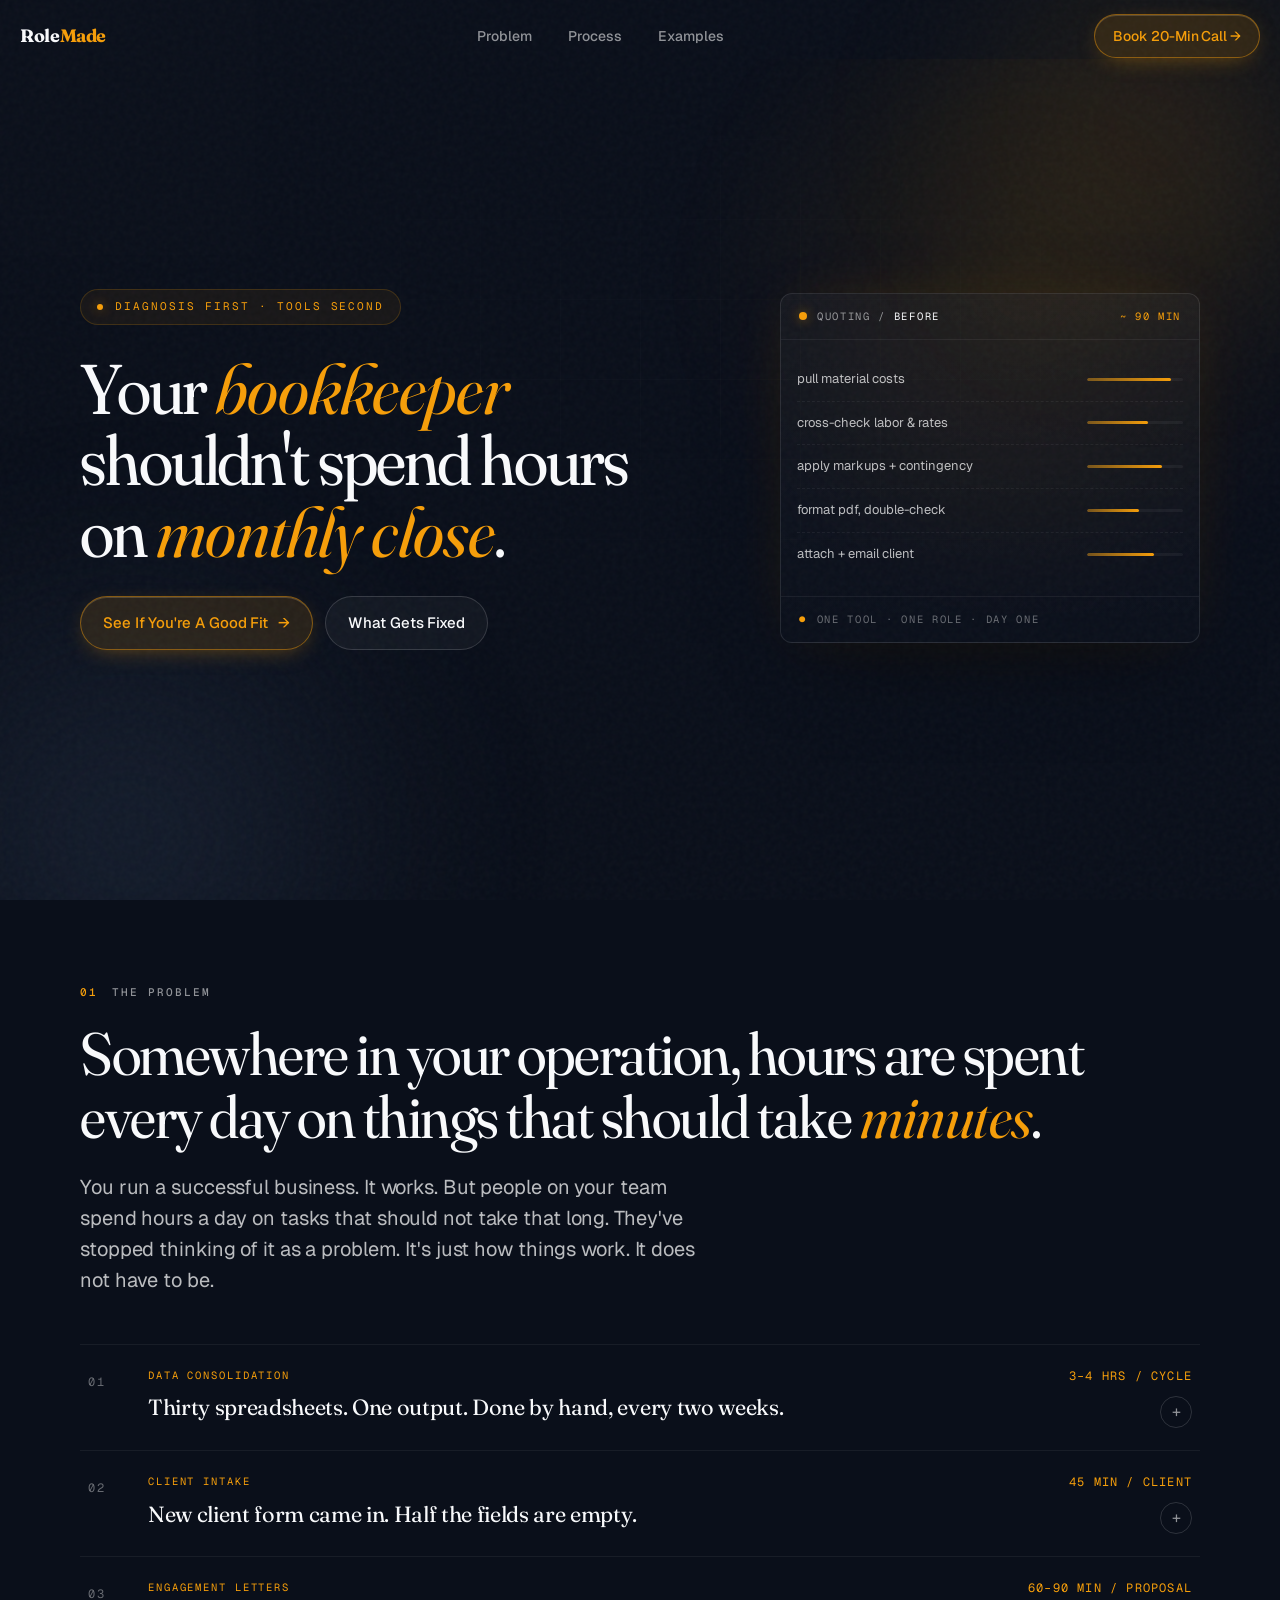
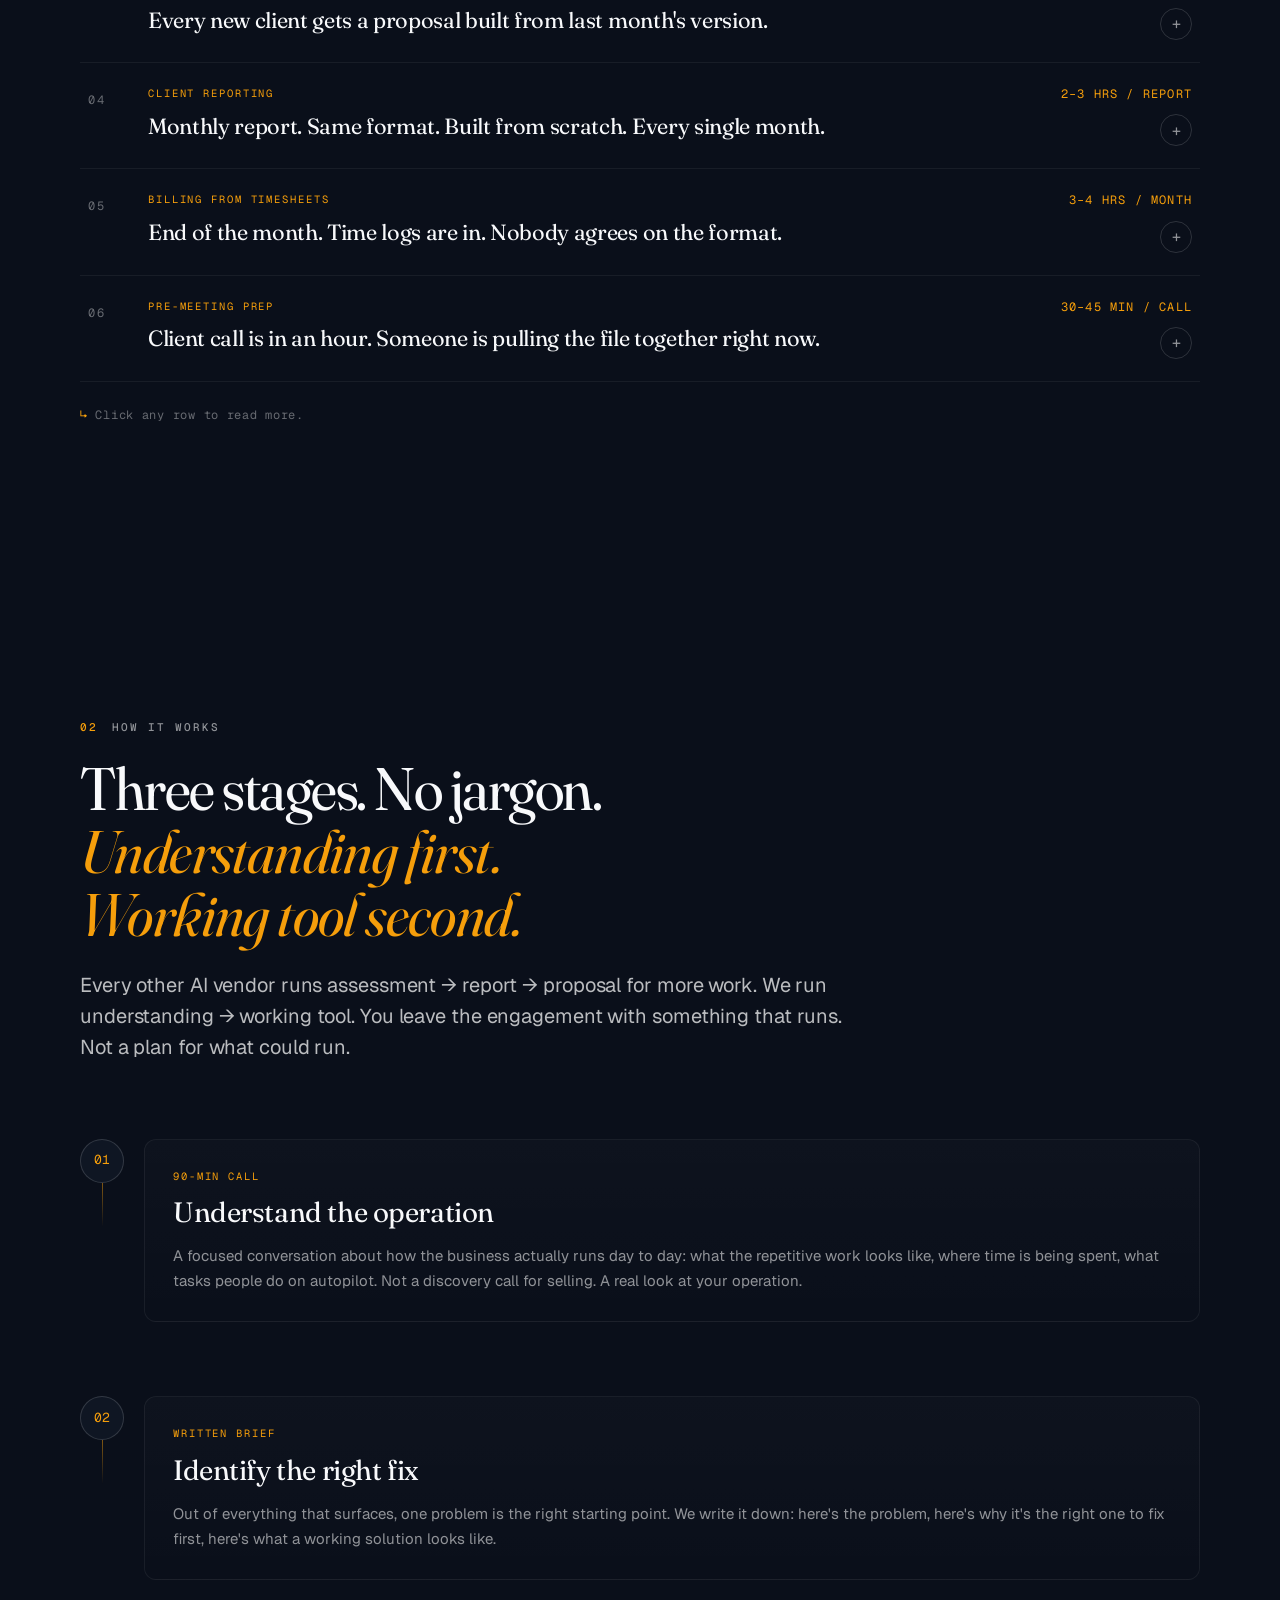
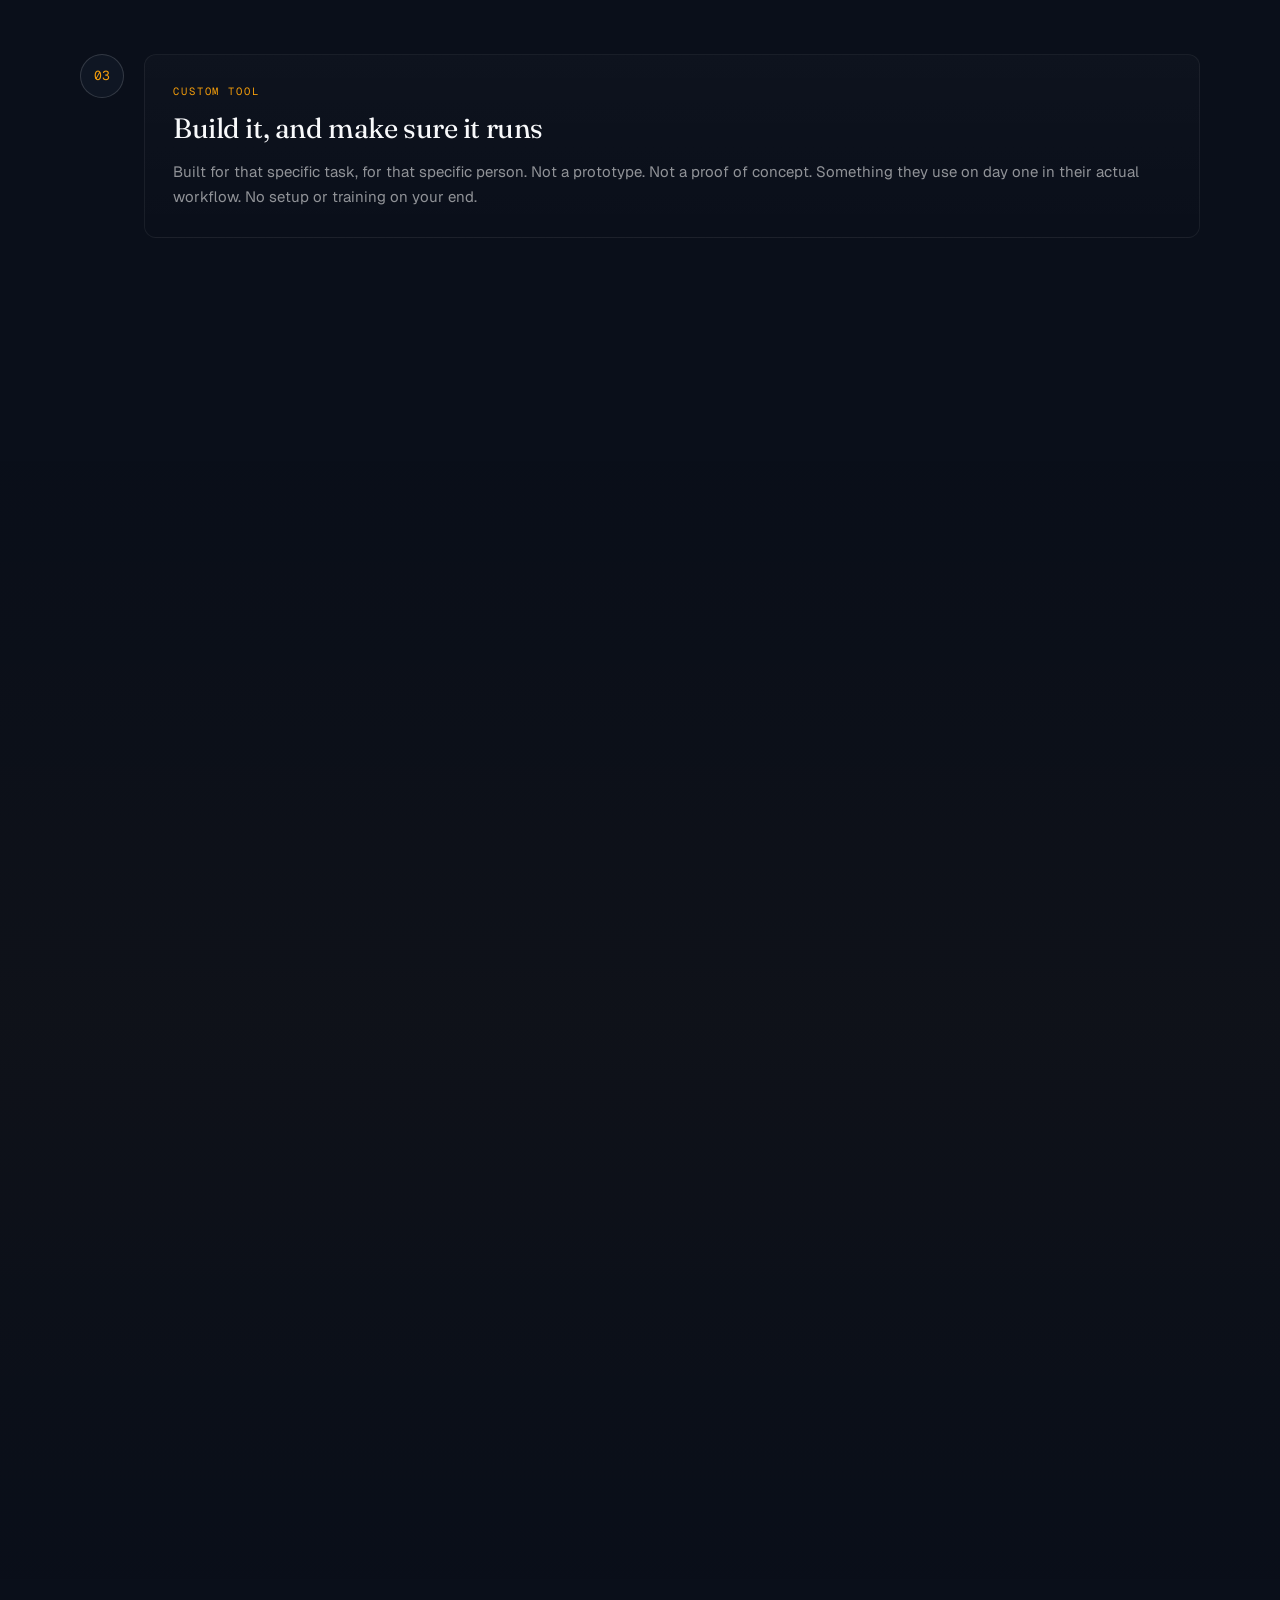
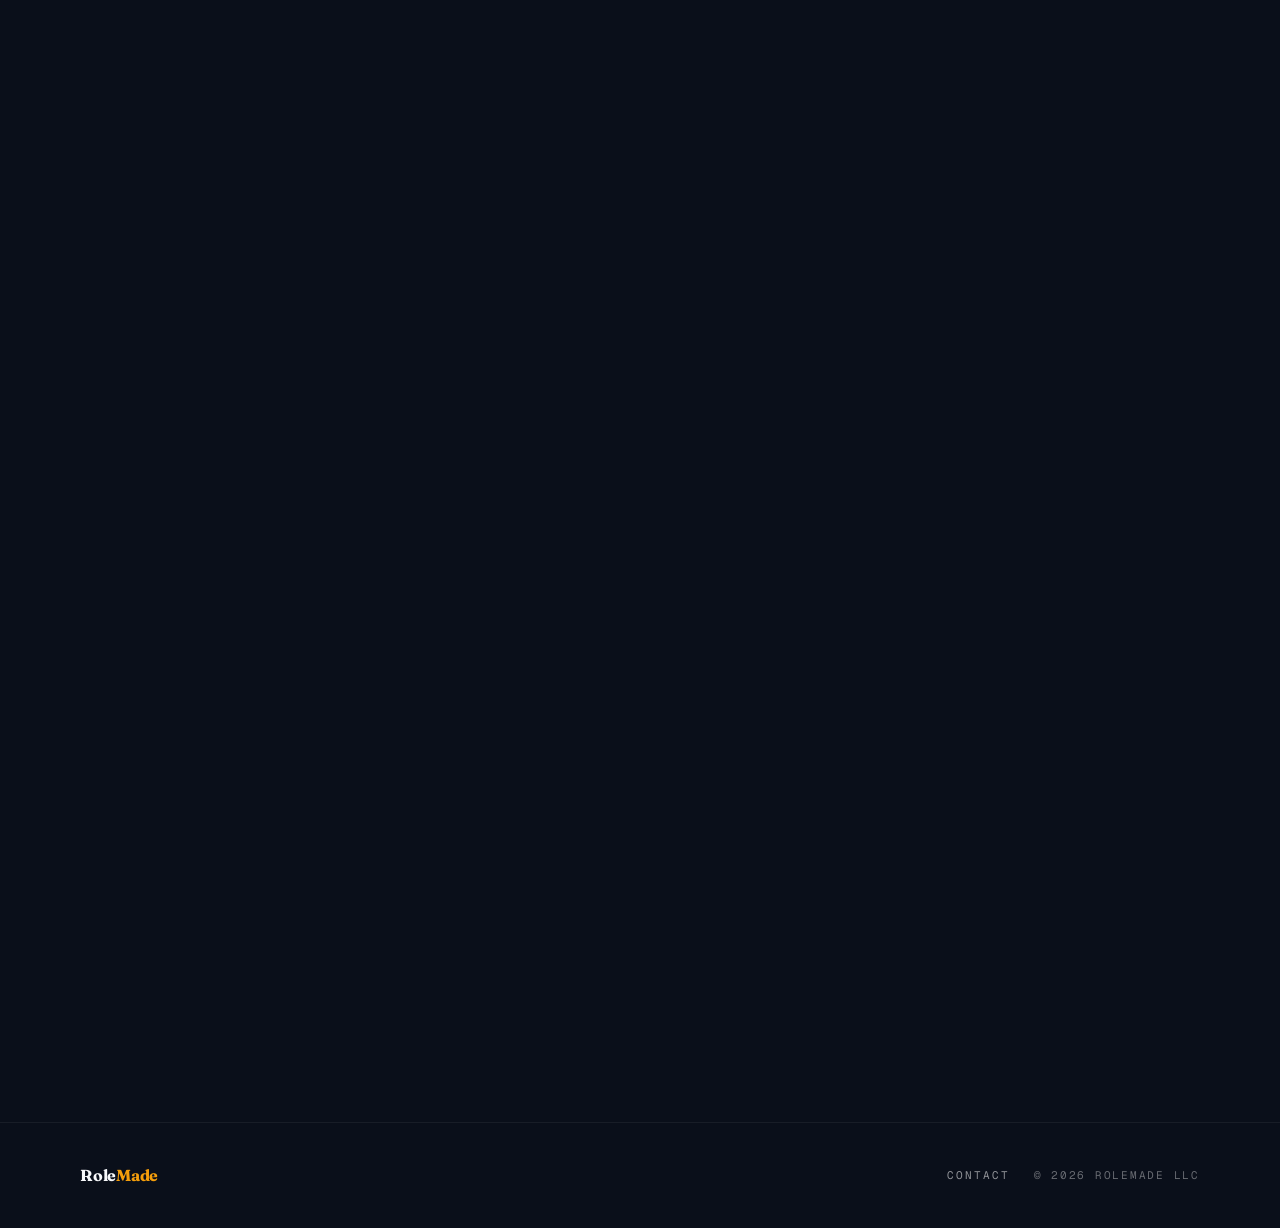
==== index.html @ 4c44355b "Remove em dashes from site copy" ====
<!DOCTYPE html>
<html lang="en">
<head>
  <meta charset="UTF-8" />
  <meta name="viewport" content="width=device-width, initial-scale=1.0, viewport-fit=cover" />
  <meta name="theme-color" content="#0A0F1A" />
  <title>RoleMade | AI Diagnosis & Deployment</title>
  <meta name="description" content="We find where your team is losing hours every day on work that should take minutes. Then we build one custom tool for the one person who needs it." />

  <!-- Open Graph (Discord, iMessage, Facebook, LinkedIn, Slack) -->
  <meta property="og:type"        content="website" />
  <meta property="og:url"         content="https://rolemade.com/" />
  <meta property="og:title"       content="RoleMade | AI Diagnosis & Deployment" />
  <meta property="og:description" content="We find where your team is losing hours every day on work that should take minutes. Then we build one custom tool for the one person who needs it." />
  <meta property="og:image"       content="https://rolemade.com/assets/og-image.png" />
  <meta property="og:image:width"  content="1200" />
  <meta property="og:image:height" content="630" />
  <meta property="og:site_name"   content="RoleMade" />

  <!-- Twitter / X -->
  <meta name="twitter:card"        content="summary_large_image" />
  <meta name="twitter:title"       content="RoleMade | AI Diagnosis & Deployment" />
  <meta name="twitter:description" content="We find where your team is losing hours every day on work that should take minutes. Then we build one custom tool for the one person who needs it." />
  <meta name="twitter:image"       content="https://rolemade.com/assets/og-image.png" />

  <link rel="preconnect" href="https://fonts.googleapis.com" />
  <link rel="preconnect" href="https://fonts.gstatic.com" crossorigin />
  <link rel="preload" as="style" href="https://fonts.googleapis.com/css2?family=Fraunces:ital,opsz,wght@0,36..144,400;0,36..144,500;0,36..144,700;1,36..144,400;1,36..144,500&family=Geist:wght@400;500;600&family=Geist+Mono:wght@400;500&display=swap" />
  <link rel="stylesheet" href="https://fonts.googleapis.com/css2?family=Fraunces:ital,opsz,wght@0,36..144,400;0,36..144,500;0,36..144,700;1,36..144,400;1,36..144,500&family=Geist:wght@400;500;600&family=Geist+Mono:wght@400;500&display=swap" />

  <link rel="preload" as="style" href="assets/styles.css" />
  <link rel="stylesheet" href="assets/styles.css" />
  <link rel="preload" as="script" href="assets/main.js" />
</head>
<body>

  <!-- Decorative layers -->
  <div class="ambient" aria-hidden="true"></div>
  <div class="grain" aria-hidden="true"></div>

  <div class="shell">

    <!-- ============================================================
         NAV
         ============================================================ -->
    <nav class="nav" role="navigation" aria-label="Primary">
      <div class="nav-inner">
        <a class="brand" href="#top" aria-label="RoleMade home">
          <span class="brand-name">Role<span style="color:var(--amber);">Made</span></span>
        </a>

        <div class="nav-links">
          <a class="nav-link" href="#problem">Problem</a>
          <a class="nav-link" href="#process">Process</a>
          <a class="nav-link" href="#examples">Examples</a>
        </div>

        <div class="nav-cta">
          <a class="btn btn-primary" href="https://calendly.com/jackzwhitee/15min" target="_blank" rel="noopener noreferrer">Book 20-Min Call
→</a>
        </div>

        <button class="nav-burger" aria-label="Open menu" aria-controls="drawer">
          <svg viewBox="0 0 16 16" fill="none" stroke="currentColor" stroke-width="1.5">
            <path d="M2 4h12M2 8h12M2 12h12" stroke-linecap="round"/>
          </svg>
        </button>
      </div>
    </nav>

    <!-- Mobile drawer -->
    <div class="drawer-scrim" aria-hidden="true"></div>
    <aside class="drawer" id="drawer" aria-label="Mobile menu">
      <div class="drawer-head">
        <span class="brand">
          <span class="brand-name">Role<span style="color:var(--amber);">Made</span></span>
        </span>
        <button class="drawer-close" aria-label="Close menu">
          <svg viewBox="0 0 16 16" width="14" height="14" fill="none" stroke="currentColor" stroke-width="1.5"><path d="M3 3l10 10M13 3L3 13" stroke-linecap="round"/></svg>
        </button>
      </div>
      <a class="drawer-link" href="#problem"><span>Problem</span><span class="arrow">→</span></a>
      <a class="drawer-link" href="#process"><span>Process</span><span class="arrow">→</span></a>
      <a class="drawer-link" href="#why"><span>Why it works</span><span class="arrow">→</span></a>
      <a class="drawer-link" href="#who"><span>Who it's for</span><span class="arrow">→</span></a>
      <a class="drawer-link" href="#examples"><span>Examples</span><span class="arrow">→</span></a>
      <a class="drawer-link" href="#objections"><span>Answers</span><span class="arrow">→</span></a>
      <div class="drawer-cta">
        <a class="btn btn-primary" href="https://calendly.com/jackzwhitee/15min" target="_blank" rel="noopener noreferrer">
          Book A 20-Minute Call <span class="arrow">→</span>
        </a>
      </div>
      <p class="drawer-aside">or email <a href="mailto:hello@rolemade.com">hello@rolemade.com</a></p>
    </aside>

    <main id="top">

      <!-- ============================================================
           HERO
           ============================================================ -->
      <section class="hero" aria-label="Hero">
        <div class="hero-bg" aria-hidden="true">
          <div class="hero-grid-overlay"></div>
        </div>

        <div class="container hero-content">
          <div class="hero-layout" style="margin: 30px 0px 0px">
            <div style="margin: 20px 0px 0px">
              <div class="hero-eyebrow" data-reveal>Diagnosis first · Tools second</div>

              <h1 class="h1 hero-title" data-reveal style="font-size: 70.32px">
                Your <span class="rotate-word it-amber" data-rotate="role">paralegal</span> shouldn't spend hours on <span class="rotate-word it-amber" data-rotate="task">drafting briefs</span>
              </h1>

              <div class="hero-ctas" data-reveal>
                <a class="btn btn-primary" href="https://calendly.com/jackzwhitee/15min" target="_blank" rel="noopener noreferrer">
                  See If You're A Good Fit <span class="arrow">→</span>
                </a>
                <a class="btn btn-ghost" href="#examples">What Gets Fixed</a>
              </div>
            </div>

            <div class="hero-aside" data-reveal>
              <div class="diagnosis" id="diag">
                <div class="diag-head">
                  <span class="dot"></span>
                  <span>Quoting / <span class="stage">BEFORE</span></span>
                  <span class="time">~ 90 min</span>
                </div>
                <div class="diag-body"></div>
                <div class="diag-foot">
                  <span class="check">●</span>
                  one tool · one role · day one
                </div>
              </div>
            </div>
          </div>
        </div>
      </section>

      <!-- ============================================================
           PROBLEM — 01
           ============================================================ -->
      <section id="problem" aria-labelledby="problem-h">
        <div class="container">
          <header class="section-head">
            <div class="eyebrow muted" data-reveal><span class="num">01</span> The Problem</div>
            <h2 id="problem-h" class="h2" data-reveal>
              Somewhere in your operation, hours are spent every day on things that should take <em class="it-amber">minutes</em>.
            </h2>
            <p class="lead" data-reveal style="max-width: 640px; margin-top: 24px;">
              You run a successful business. It works. But people on your team spend hours a day on tasks that should not take that long. They've stopped thinking of it as a problem. It's just how things work. It does not have to be.
            </p>
          </header>

          <div class="problem-list">

            <article class="task-row" data-reveal data-accordion-head>
              <div class="task-head">
                <div class="task-num">01</div>
                <div>
                  <div class="task-cat">Data Consolidation</div>
                  <h3 class="task-title">Thirty spreadsheets. One output. Done by hand, every two weeks.</h3>
                </div>
                <div class="task-meta">
                  <span class="task-time">3–4 hrs / cycle</span>
                  <span class="task-toggle" aria-hidden="true">+</span>
                </div>
              </div>
              <div class="task-body">
                <div class="task-body-inner">
                  <p>Someone opens each file, finds the rows that matter, pulls the numbers, and pastes them into the master sheet. Then checks their work. The output is identical every cycle. The only thing that changes is which cells moved since last time. The person doing it has it memorized. That is the problem.</p>
                </div>
              </div>
            </article>

            <article class="task-row" data-reveal data-accordion-head>
              <div class="task-head">
                <div class="task-num">02</div>
                <div>
                  <div class="task-cat">Client Intake</div>
                  <h3 class="task-title">New client form came in. Half the fields are empty.</h3>
                </div>
                <div class="task-meta">
                  <span class="task-time">45 min / client</span>
                  <span class="task-toggle" aria-hidden="true">+</span>
                </div>
              </div>
              <div class="task-body">
                <div class="task-body-inner">
                  <p>The form goes out. It comes back missing three things you always need. Someone emails asking for them. The client sends one. You follow up again for the other two. By the time the file is complete, four days have passed and whoever needs to start the work is still waiting on intake.</p>
                </div>
              </div>
            </article>

            <article class="task-row" data-reveal data-accordion-head>
              <div class="task-head">
                <div class="task-num">03</div>
                <div>
                  <div class="task-cat">Engagement Letters</div>
                  <h3 class="task-title">Every new client gets a proposal built from last month's version.</h3>
                </div>
                <div class="task-meta">
                  <span class="task-time">60–90 min / proposal</span>
                  <span class="task-toggle" aria-hidden="true">+</span>
                </div>
              </div>
              <div class="task-body">
                <div class="task-body-inner">
                  <p>Open the last one. Delete the client name. Update the scope. Adjust the fees. Rewrite the timeline. Check that nothing from the previous client leaked through. It takes an hour every time and the output looks nearly identical to the one before it.</p>
                </div>
              </div>
            </article>

            <article class="task-row" data-reveal data-accordion-head>
              <div class="task-head">
                <div class="task-num">04</div>
                <div>
                  <div class="task-cat">Client Reporting</div>
                  <h3 class="task-title">Monthly report. Same format. Built from scratch. Every single month.</h3>
                </div>
                <div class="task-meta">
                  <span class="task-time">2–3 hrs / report</span>
                  <span class="task-toggle" aria-hidden="true">+</span>
                </div>
              </div>
              <div class="task-body">
                <div class="task-body-inner">
                  <p>Pull the period's data, drop it into last month's template, update the numbers, rewrite the commentary, fix the formatting, send it out. The structure never changes. The inputs shift slightly. The two hours it takes does not.</p>
                </div>
              </div>
            </article>

            <article class="task-row" data-reveal data-accordion-head>
              <div class="task-head">
                <div class="task-num">05</div>
                <div>
                  <div class="task-cat">Billing From Timesheets</div>
                  <h3 class="task-title">End of the month. Time logs are in. Nobody agrees on the format.</h3>
                </div>
                <div class="task-meta">
                  <span class="task-time">3–4 hrs / month</span>
                  <span class="task-toggle" aria-hidden="true">+</span>
                </div>
              </div>
              <div class="task-body">
                <div class="task-body-inner">
                  <p>Collect everyone's hours. Sort by client code. Apply the right rates. Flag anything that looks off. Generate the invoices. Someone does this from a pile of spreadsheets and notes every billing cycle, in a format that varies depending on who submitted what and when.</p>
                </div>
              </div>
            </article>

            <article class="task-row" data-reveal data-accordion-head>
              <div class="task-head">
                <div class="task-num">06</div>
                <div>
                  <div class="task-cat">Pre-Meeting Prep</div>
                  <h3 class="task-title">Client call is in an hour. Someone is pulling the file together right now.</h3>
                </div>
                <div class="task-meta">
                  <span class="task-time">30–45 min / call</span>
                  <span class="task-toggle" aria-hidden="true">+</span>
                </div>
              </div>
              <div class="task-body">
                <div class="task-body-inner">
                  <p>Recent activity. Open items. Last invoice status. Outstanding questions. It lives in three different places and someone spends half an hour before every call assembling context that should be one click away. By the time they dial in they are current. Then it happens again next month.</p>
                </div>
              </div>
            </article>

          </div>

          <p class="task-hint" data-reveal><span class="arrow">↳</span> Click any row to read more.</p>
        </div>
      </section>

      <!-- ============================================================
           PROCESS — 02
           ============================================================ -->
      <section id="process" aria-labelledby="process-h">
        <div class="container">
          <header class="section-head" style="max-width:780px;">
            <div class="eyebrow muted" data-reveal><span class="num">02</span> How it works</div>
            <h2 id="process-h" class="h2" data-reveal>
              Three stages. No jargon. <em class="it-amber">Understanding first. Working tool second.</em>
            </h2>
            <p class="lead" data-reveal style="margin-top: 24px;">
              Every other AI vendor runs assessment → report → proposal for more work. We run understanding → working tool. You leave the engagement with something that runs. Not a plan for what could run.
            </p>
          </header>

          <div class="process-list">

            <div class="step" data-reveal>
              <div class="step-rail">
                <div class="step-num">01</div>
                <div class="step-line"></div>
              </div>
              <div class="step-card">
                <div class="step-label">90-min call</div>
                <h3 class="step-title">Understand the operation</h3>
                <p class="step-body">A focused conversation about how the business actually runs day to day: what the repetitive work looks like, where time is being spent, what tasks people do on autopilot. Not a discovery call for selling. A real look at your operation.</p>
              </div>
            </div>

            <div class="step" data-reveal>
              <div class="step-rail">
                <div class="step-num">02</div>
                <div class="step-line"></div>
              </div>
              <div class="step-card">
                <div class="step-label">Written brief</div>
                <h3 class="step-title">Identify the right fix</h3>
                <p class="step-body">Out of everything that surfaces, one problem is the right starting point. We write it down: here's the problem, here's why it's the right one to fix first, here's what a working solution looks like.</p>
              </div>
            </div>

            <div class="step" data-reveal>
              <div class="step-rail">
                <div class="step-num">03</div>
              </div>
              <div class="step-card">
                <div class="step-label">Custom tool</div>
                <h3 class="step-title">Build it, and make sure it runs</h3>
                <p class="step-body">Built for that specific task, for that specific person. Not a prototype. Not a proof of concept. Something they use on day one in their actual workflow. No setup or training on your end.</p>
              </div>
            </div>

          </div>
        </div>
      </section>

      <!-- ============================================================
           WHY IT WORKS — 03
           ============================================================ -->
      <section id="why" class="why-section" aria-labelledby="why-h">
        <div class="narrow">
          <header class="section-head">
            <div class="eyebrow muted" data-reveal><span class="num">03</span> Why it works</div>
            <h2 id="why-h" class="h2" data-reveal>We don't build until we understand.</h2>
          </header>

          <p class="why-quote" data-reveal>
            You can't build a tool that gets used if you don't understand the work it's replacing.
          </p>

          <p class="lead" data-reveal style="margin-bottom: 18px;">
            Most AI implementations fail not because the technology doesn't work, but because no one took the time to understand the real workflow before building. The result looks good in a demo and collects dust after.
          </p>
          <p class="lead" data-reveal>
            Diagnosis-first isn't a sales step. It's how the work actually gets done correctly. There's no way to build the right thing without it.
          </p>

          <div class="belief-stack">

            <div class="belief" data-reveal>
              <div class="belief-col">
                <span class="belief-tag not">Not</span>
                <span class="belief-text not">Generic AI dressed up for your industry.</span>
              </div>
              <div class="belief-col">
                <span class="belief-tag yes">Yes</span>
                <span class="belief-text yes">A tool built around how a specific person does a specific task.</span>
              </div>
            </div>

            <div class="belief" data-reveal>
              <div class="belief-col">
                <span class="belief-tag not">Not</span>
                <span class="belief-text not">A 10-minute conversation about "what would be helpful."</span>
              </div>
              <div class="belief-col">
                <span class="belief-tag yes">Yes</span>
                <span class="belief-text yes">A deep look at how the work actually gets done before anything is built.</span>
              </div>
            </div>

            <div class="belief" data-reveal>
              <div class="belief-col">
                <span class="belief-tag not">Not</span>
                <span class="belief-text not">Something that looks good in a demo and collects dust after.</span>
              </div>
              <div class="belief-col">
                <span class="belief-tag yes">Yes</span>
                <span class="belief-text yes">Something used on day one because it fits exactly.</span>
              </div>
            </div>

          </div>
        </div>
      </section>

      <!-- ============================================================
           WHO IT'S FOR — 04
           ============================================================ -->
      <section id="who" aria-labelledby="who-h">
        <div class="container">
          <header class="section-head" style="max-width: 700px;">
            <div class="eyebrow muted" data-reveal><span class="num">04</span> Who it's for</div>
            <h2 id="who-h" class="h2" data-reveal>Real operations. <em class="it-amber">Not tech startups.</em></h2>
            <p class="lead" data-reveal style="margin-top: 24px;">
              We work with the businesses that built themselves over decades. Companies where the owner is still in the work, the team is small enough to know each other, and the tools that worked five years ago still mostly work today.
            </p>
          </header>

          <div class="industry-grid">

            <div class="industry" data-reveal>
              <div class="industry-head">
                <span class="industry-tag">Professional Services</span>
                <span class="industry-num">01</span>
              </div>
              <p class="industry-body">Consulting, advisory, and project-based firms. Same proposals. Same reports. Same billing cycle every month. The client work changes. The admin behind it does not.</p>
            </div>

            <div class="industry" data-reveal>
              <div class="industry-head">
                <span class="industry-tag">Financial Services</span>
                <span class="industry-num">02</span>
              </div>
              <p class="industry-body">Insurance agencies, wealth management, equipment leasing, and lending offices. Every client relationship comes with a paper trail. Most of it is still tracked by hand.</p>
            </div>

            <div class="industry" data-reveal>
              <div class="industry-head">
                <span class="industry-tag">Trades and Construction</span>
                <span class="industry-num">03</span>
              </div>
              <p class="industry-body">HVAC, plumbing, electrical, GCs, and remodelers. The job is running fine. The quoting, dispatch, and paperwork behind it are not.</p>
            </div>

            <div class="industry" data-reveal>
              <div class="industry-head">
                <span class="industry-tag">Family-Owned</span>
                <span class="industry-num">04</span>
              </div>
              <p class="industry-body">Built over decades. Run by the owner. Everyone knows what needs to change. Nobody has had the time to change it.</p>
            </div>

          </div>

          <div class="fit-card" data-reveal>
            <div class="fit-head">You're a good fit if</div>
            <ul class="fit-list">
              <li class="fit-item"><span class="fit-num">01</span><span class="fit-text">You're running a 5–50 person team.</span></li>
              <li class="fit-item"><span class="fit-num">02</span><span class="fit-text">Revenue is $500K+ and growing without much help from software.</span></li>
              <li class="fit-item"><span class="fit-num">03</span><span class="fit-text">You've tried ChatGPT, decided it wasn't for you, and moved on.</span></li>
              <li class="fit-item"><span class="fit-num">04</span><span class="fit-text">There's one task on your team that eats hours and shouldn't.</span></li>
            </ul>
          </div>
        </div>
      </section>

      <!-- ============================================================
           EXAMPLES — 05
           ============================================================ -->
      <section id="examples" aria-labelledby="examples-h">
        <div class="container">
          <header class="section-head">
            <div class="eyebrow muted" data-reveal><span class="num">05</span> What gets fixed</div>
            <h2 id="examples-h" class="h2" data-reveal>Before. <em class="it-amber">→ after.</em></h2>
            <p class="lead" data-reveal style="margin-top: 24px; max-width: 620px;">
              Six tasks teams run by hand today. Six tools that handle them tomorrow. Click any card to see the full breakdown: what goes in, what comes out, and what using it looks like on day one.
            </p>
          </header>

          <div class="examples-grid">

            <a class="example-card" href="example.html?id=data-consolidation" data-reveal>
              <div class="example-tag">Professional Services · Data</div>
              <div class="example-meter">
                <div class="meter-cell"><div class="lbl">Before</div><div class="val">3–4 hrs</div></div>
                <div class="meter-arrow">→</div>
                <div class="meter-cell after"><div class="lbl">After</div><div class="val">5 min</div></div>
              </div>
              <p class="example-body">Every cycle, someone opens each file, pulls the rows that matter, and pastes them into the master sheet. Then checks their work. Same output every time, built by hand every time.</p>
              <div class="example-foot"><span>See How It Works</span><span class="arrow-pill">→</span></div>
            </a>

            <a class="example-card" href="example.html?id=billing" data-reveal>
              <div class="example-tag">Professional Services · Billing</div>
              <div class="example-meter">
                <div class="meter-cell"><div class="lbl">Before</div><div class="val">3–4 hrs</div></div>
                <div class="meter-arrow">→</div>
                <div class="meter-cell after"><div class="lbl">After</div><div class="val">20 min</div></div>
              </div>
              <p class="example-body">Collect time logs from the team, sort by client code, apply the right rates, check for gaps, build the invoices. Done from a pile of spreadsheets at the end of every billing cycle.</p>
              <div class="example-foot"><span>See How It Works</span><span class="arrow-pill">→</span></div>
            </a>

            <a class="example-card" href="example.html?id=engagement-letters" data-reveal>
              <div class="example-tag">Professional Services · Proposals</div>
              <div class="example-meter">
                <div class="meter-cell"><div class="lbl">Before</div><div class="val">60–90 min</div></div>
                <div class="meter-arrow">→</div>
                <div class="meter-cell after"><div class="lbl">After</div><div class="val">10 min</div></div>
              </div>
              <p class="example-body">Open last month's version. Delete the client name. Update the scope, fees, and timeline. Read the whole thing to make sure nothing from the previous client leaked through.</p>
              <div class="example-foot"><span>See How It Works</span><span class="arrow-pill">→</span></div>
            </a>

            <a class="example-card" href="example.html?id=intake" data-reveal>
              <div class="example-tag">Professional Services · Intake</div>
              <div class="example-meter">
                <div class="meter-cell"><div class="lbl">Before</div><div class="val">45 min</div></div>
                <div class="meter-arrow">→</div>
                <div class="meter-cell after"><div class="lbl">After</div><div class="val">8 min</div></div>
              </div>
              <p class="example-body">New client fills out a generic form. Someone reads it, follows up for missing info, and reformats it into whatever your team actually uses.</p>
              <div class="example-foot"><span>See How It Works</span><span class="arrow-pill">→</span></div>
            </a>

            <a class="example-card" href="example.html?id=reporting" data-reveal>
              <div class="example-tag">Owner · Weekly Report</div>
              <div class="example-meter">
                <div class="meter-cell"><div class="lbl">Before</div><div class="val">Sun pm</div></div>
                <div class="meter-arrow">→</div>
                <div class="meter-cell after"><div class="lbl">After</div><div class="val">Fri 4pm</div></div>
              </div>
              <p class="example-body">Every Sunday, someone pulls the week's numbers, pastes them into a spreadsheet, formats it, and writes a summary. Forty-eight times a year.</p>
              <div class="example-foot"><span>See How It Works</span><span class="arrow-pill">→</span></div>
            </a>

            <a class="example-card" href="example.html?id=hr-onboarding" data-reveal>
              <div class="example-tag">Professional Services · HR</div>
              <div class="example-meter">
                <div class="meter-cell"><div class="lbl">Before</div><div class="val">6 hrs/hire</div></div>
                <div class="meter-arrow">→</div>
                <div class="meter-cell after"><div class="lbl">After</div><div class="val">20 min</div></div>
              </div>
              <p class="example-body">New hire gets an onboarding packet on day one. They skim it. Then they ask the same questions for the next six weeks.</p>
              <div class="example-foot"><span>See How It Works</span><span class="arrow-pill">→</span></div>
            </a>

          </div>
        </div>
      </section>

      <!-- ============================================================
           OBJECTIONS — 06
           ============================================================ -->
      <section id="objections" aria-labelledby="obj-h">
        <div class="narrow">
          <header class="section-head">
            <div class="eyebrow muted" data-reveal><span class="num">06</span> If you're thinking…</div>
            <h2 id="obj-h" class="h2" data-reveal>The honest answers to the real objections.</h2>
          </header>

          <div class="objections-list">

            <article class="obj" data-reveal>
              <button class="obj-head" data-accordion-head aria-expanded="false">
                <span class="obj-num">Q.01</span>
                <span class="obj-q">"I tried ChatGPT. It gave me garbage."</span>
                <span class="obj-toggle" aria-hidden="true">+</span>
              </button>
              <div class="obj-body">
                <p class="obj-body-inner">That's because generic AI gives generic output. What we build is trained on your workflows, your language, and your team's actual process. Not a general-purpose tool trying to cover everything for everyone. Off-the-shelf and custom are completely different products.</p>
              </div>
            </article>

            <article class="obj" data-reveal>
              <button class="obj-head" data-accordion-head aria-expanded="false">
                <span class="obj-num">Q.02</span>
                <span class="obj-q">"I don't think this would work for a business like mine."</span>
                <span class="obj-toggle" aria-hidden="true">+</span>
              </button>
              <div class="obj-body">
                <p class="obj-body-inner">We work with trades companies, construction firms, professional services, distribution, family-owned operations. The less tech-forward your business is, the more room there is to gain. We don't need you running a modern tech stack. We just need one task that's eating time.</p>
              </div>
            </article>

            <article class="obj" data-reveal>
              <button class="obj-head" data-accordion-head aria-expanded="false">
                <span class="obj-num">Q.03</span>
                <span class="obj-q">"Now's not the right time."</span>
                <span class="obj-toggle" aria-hidden="true">+</span>
              </button>
              <div class="obj-body">
                <p class="obj-body-inner">That's the same answer you'll have in six months. The task we'd fix isn't going to get less time-consuming on its own. The 90-minute conversation costs you nothing, and if it isn't a fit, you'll know before it's over.</p>
              </div>
            </article>

            <article class="obj" data-reveal>
              <button class="obj-head" data-accordion-head aria-expanded="false">
                <span class="obj-num">Q.04</span>
                <span class="obj-q">"What if my team won't use it?"</span>
                <span class="obj-toggle" aria-hidden="true">+</span>
              </button>
              <div class="obj-body">
                <p class="obj-body-inner">If they won't use it, we haven't built it right. That's the constraint we design around from the start. The person who's going to use it is part of how we scope and test the build. If it doesn't stick, that's on us to fix.</p>
              </div>
            </article>

          </div>
        </div>
      </section>

      <!-- ============================================================
           FINAL CTA — 07
           ============================================================ -->
      <section id="cta" class="cta-section">
        <div class="narrow cta-inner">
          <div class="eyebrow muted" data-reveal style="display:inline-flex; align-items:center; gap:10px; margin-bottom: 20px;">
            <span class="num">07</span> Next step
          </div>

          <h2 class="h1 cta-h" data-reveal>
            Find out where your team is losing the most <em class="it-amber">time.</em>
          </h2>

          <p class="cta-sub" data-reveal>20-minute call. No pitch deck.</p>

          <div class="cta-actions" data-reveal>
            <a class="btn btn-primary" href="https://calendly.com/jackzwhitee/15min" target="_blank" rel="noopener noreferrer"
               style="padding: 16px 32px; font-size: 16px; min-height: 56px;">
              See If You're A Good Fit <span class="arrow">→</span>
            </a>
          </div>
        </div>
      </section>

    </main>

    <!-- ============================================================
         FOOTER
         ============================================================ -->
    <footer class="footer">
      <div class="container">
        <div class="footer-inner">
          <span class="footer-brand">Role<span style="color:var(--amber);">Made</span></span>
          <div class="footer-meta">
            <a class="footer-link" href="https://calendly.com/jackzwhitee/15min" target="_blank" rel="noopener noreferrer">Contact</a>
            <span class="footer-copy">© <span id="year">2026</span> RoleMade LLC</span>
          </div>
        </div>
      </div>
    </footer>

    <!-- Tweaks panel root -->
    <aside class="tweaks" id="tweaks" aria-label="Design tweaks"></aside>

  </div>

  <script src="assets/main.js" defer></script>
</body>
</html>
---- assets/styles.css ----
/* ============================================================
   ROLEMADE — DESIGN SYSTEM
   Mobile-first. Single source of truth.
   ============================================================ */

:root {
  /* Surface */
  --canvas:        #0A0F1A;
  --canvas-2:      #070B14;
  --surface:       #0F1623;
  --surface-2:     #161E2D;
  --surface-3:     #1C2638;

  /* Borders */
  --border:        rgba(255, 255, 255, 0.06);
  --border-2:      rgba(255, 255, 255, 0.10);
  --border-3:      rgba(255, 255, 255, 0.15);
  --glass:         rgba(255, 255, 255, 0.03);

  /* Text */
  --fg:            #F8F9FB;
  --fg-2:          rgba(255, 255, 255, 0.72);
  --muted:         rgba(255, 255, 255, 0.55);
  --muted-2:       rgba(255, 255, 255, 0.38);

  /* Amber — the only accent */
  --amber:         #F59E0B;
  --amber-bright:  #FCD34D;
  --amber-deep:    #B45309;
  --amber-glow:    rgba(245, 158, 11, 0.5);
  --amber-soft:    rgba(245, 158, 11, 0.08);

  /* Type — Fraunces (editorial serif) + Geist (technical sans) */
  --font-display:  'Fraunces', 'Times New Roman', serif;
  --font-body:     'Geist', 'Inter', -apple-system, BlinkMacSystemFont, sans-serif;
  --font-mono:     'Geist Mono', ui-monospace, 'SF Mono', monospace;

  /* Scale */
  --r-1:           4px;
  --r-2:           8px;
  --r-3:           12px;
  --r-4:           20px;

  /* Motion */
  --ease:          cubic-bezier(0.22, 1, 0.36, 1);
  --ease-out:      cubic-bezier(0.16, 1, 0.3, 1);

  /* Safe area */
  --safe-t:        env(safe-area-inset-top, 0px);
  --safe-b:        env(safe-area-inset-bottom, 0px);
}

/* ============================================================
   RESET + BASE
   ============================================================ */

*, *::before, *::after { box-sizing: border-box; margin: 0; padding: 0; }

html {
  scroll-behavior: smooth;
  -webkit-text-size-adjust: 100%;
  background: var(--canvas);
}

body {
  background: var(--canvas);
  color: var(--fg);
  font-family: var(--font-body);
  font-weight: 400;
  font-size: 16px;
  line-height: 1.6;
  -webkit-font-smoothing: antialiased;
  -moz-osx-font-smoothing: grayscale;
  overflow-x: hidden;
  text-rendering: optimizeLegibility;
}

img, svg { display: block; max-width: 100%; }
button { font: inherit; color: inherit; background: none; border: none; cursor: pointer; }
a { color: inherit; text-decoration: none; }
ul, ol { list-style: none; }

::selection { background: var(--amber); color: var(--canvas); }

::-webkit-scrollbar { width: 8px; height: 8px; }
::-webkit-scrollbar-track { background: var(--canvas-2); }
::-webkit-scrollbar-thumb { background: rgba(255,255,255,0.08); border-radius: 4px; }
::-webkit-scrollbar-thumb:hover { background: rgba(255,255,255,0.16); }

:focus-visible {
  outline: 2px solid var(--amber);
  outline-offset: 2px;
  border-radius: 2px;
}

/* ============================================================
   AMBIENT — global decorative blobs
   amber + navy only, no rainbow
   ============================================================ */

.ambient {
  position: fixed; inset: 0;
  pointer-events: none; z-index: 0;
  overflow: hidden;
  contain: strict;
}
.ambient::before, .ambient::after {
  content: '';
  position: absolute;
  border-radius: 50%;
  filter: blur(60px);
  will-change: transform;
  transform: translateZ(0);
  animation: drift 30s ease-in-out infinite;
}
.ambient::before {
  width: 50vw; height: 50vw;
  top: -15vw; right: -15vw;
  background: radial-gradient(circle, rgba(245,158,11,0.10), transparent 60%);
}
.ambient::after {
  width: 60vw; height: 60vw;
  bottom: -25vw; left: -20vw;
  background: radial-gradient(circle, rgba(28,38,56,0.7), transparent 60%);
  animation-delay: -12s;
  animation-duration: 36s;
}
@keyframes drift {
  0%, 100% { transform: translate3d(0, 0, 0); }
  50%      { transform: translate3d(30px, -20px, 0); }
}
@media (max-width: 720px) {
  .ambient::before, .ambient::after { filter: blur(50px); }
}

/* Subtle grain texture */
.grain {
  position: fixed; inset: 0;
  pointer-events: none; z-index: 1;
  opacity: 0.035;
  transform: translateZ(0);
  contain: strict;
  background-image: url("data:image/svg+xml,%3Csvg viewBox='0 0 200 200' xmlns='http://www.w3.org/2000/svg'%3E%3Cfilter id='n'%3E%3CfeTurbulence type='fractalNoise' baseFrequency='0.85' numOctaves='2' stitchTiles='stitch'/%3E%3C/filter%3E%3Crect width='200' height='200' filter='url(%23n)'/%3E%3C/svg%3E");
}
@media (max-width: 720px) { .grain { display: none; } }

/* ============================================================
   TYPOGRAPHY
   Fraunces = editorial display + italic amber moments
   Geist    = body + UI (technical, modern)
   ============================================================ */

.display {
  font-family: var(--font-display);
  font-weight: 400;
  font-variation-settings: 'opsz' 144, 'SOFT' 100;
  letter-spacing: -0.02em;
  line-height: 1.02;
  color: var(--fg);
}

.h1 {
  font-family: var(--font-display);
  font-weight: 400;
  font-variation-settings: 'opsz' 144, 'SOFT' 50;
  font-size: clamp(40px, 8.4vw, 92px);
  line-height: 1.02;
  letter-spacing: -0.03em;
  color: var(--fg);
  text-wrap: balance;
}

.h2 {
  font-family: var(--font-display);
  font-weight: 400;
  font-variation-settings: 'opsz' 96, 'SOFT' 30;
  font-size: clamp(32px, 5.6vw, 60px);
  line-height: 1.05;
  letter-spacing: -0.025em;
  color: var(--fg);
  text-wrap: balance;
}

.h3 {
  font-family: var(--font-display);
  font-weight: 500;
  font-variation-settings: 'opsz' 36;
  font-size: clamp(20px, 3vw, 26px);
  line-height: 1.2;
  letter-spacing: -0.015em;
  color: var(--fg);
}

/* Italic Fraunces amber — the brand voice */
.it-amber {
  font-family: var(--font-display);
  font-style: italic;
  font-weight: 400;
  font-variation-settings: 'opsz' 144;
  color: var(--amber);
  letter-spacing: -0.01em;
}

.eyebrow {
  font-family: var(--font-mono), var(--font-body);
  font-weight: 500;
  font-size: 11px;
  letter-spacing: 0.18em;
  text-transform: uppercase;
  color: var(--amber);
}
.eyebrow.muted { color: var(--muted); }
.eyebrow.muted .num { color: var(--amber); margin-right: 0.4em; }

.lead {
  font-family: var(--font-body);
  font-size: clamp(17px, 2.2vw, 20px);
  line-height: 1.55;
  color: var(--fg-2);
  letter-spacing: -0.005em;
  text-wrap: pretty;
}

.body-text {
  font-family: var(--font-body);
  font-size: 15px;
  line-height: 1.65;
  color: var(--muted);
  text-wrap: pretty;
}

.tag {
  font-family: var(--font-mono);
  font-weight: 500;
  font-size: 10.5px;
  letter-spacing: 0.16em;
  text-transform: uppercase;
  color: var(--muted);
}

/* ============================================================
   LAYOUT
   ============================================================ */

.shell { position: relative; z-index: 2; }
.container { width: 100%; max-width: 1200px; margin: 0 auto; padding: 0 20px; }
.narrow    { max-width: 880px; margin: 0 auto; padding: 0 20px; }

section {
  position: relative;
  padding: 96px 0;
  content-visibility: auto;
  contain-intrinsic-size: 1px 1000px;
}
section > .container,
section > .narrow { position: relative; z-index: 1; }

.section-head { margin-bottom: 48px; }
.section-head .eyebrow { display: inline-flex; align-items: center; gap: 10px; margin-bottom: 20px; }
.section-head h2 { margin-bottom: 16px; }

/* hairline between sections (subtle, not always present — see rhythm) */
.divider {
  height: 1px; width: 100%;
  background: linear-gradient(90deg, transparent, var(--border-2), transparent);
}

@media (min-width: 720px) {
  .container, .narrow { padding: 0 40px; }
  section { padding: 128px 0; }
}
@media (min-width: 1024px) {
  section { padding: 144px 0; }
}

/* ============================================================
   GLASS CARD
   ============================================================ */

.glass {
  background: linear-gradient(180deg, rgba(255,255,255,0.025), rgba(255,255,255,0.012));
  border: 1px solid var(--border);
  border-radius: var(--r-3);
  backdrop-filter: blur(14px) saturate(140%);
  -webkit-backdrop-filter: blur(14px) saturate(140%);
  transition: border-color 280ms var(--ease), background 280ms var(--ease);
}
.glass-bright {
  background: linear-gradient(180deg, rgba(255,255,255,0.035), rgba(255,255,255,0.015));
  border: 1px solid var(--border-3);
  border-radius: var(--r-3);
  backdrop-filter: blur(14px) saturate(140%);
  -webkit-backdrop-filter: blur(14px) saturate(140%);
}

/* ============================================================
   BUTTONS — 44×44 min, focus-visible, no transform jank on iOS
   ============================================================ */

.btn {
  display: inline-flex;
  align-items: center;
  justify-content: center;
  gap: 10px;
  min-height: 48px;
  padding: 14px 22px;
  font-family: var(--font-body);
  font-weight: 500;
  font-size: 15px;
  letter-spacing: -0.005em;
  border-radius: 999px;
  white-space: nowrap;
  cursor: pointer;
  transition: background 220ms var(--ease), color 220ms var(--ease),
              border-color 220ms var(--ease), box-shadow 280ms var(--ease);
  position: relative;
}

.btn-primary {
  background: rgba(245, 158, 11, 0.12);
  color: var(--amber);
  border: 1px solid rgba(245, 158, 11, 0.45);
  box-shadow:
    0 6px 24px -10px var(--amber-glow),
    inset 0 1px 0 rgba(255, 220, 160, 0.20);
}
.btn-primary:hover {
  background: rgba(245, 158, 11, 0.18);
  border-color: rgba(245, 158, 11, 0.65);
  color: var(--amber-bright);
  box-shadow:
    0 10px 36px -10px var(--amber-glow),
    inset 0 1px 0 rgba(255, 220, 160, 0.32);
}

.btn-ghost {
  background: rgba(255,255,255,0.04);
  color: var(--fg);
  border: 1px solid var(--border-3);
}
.btn-ghost:hover {
  background: rgba(255,255,255,0.05);
  border-color: rgba(255,255,255,0.25);
}

.btn .arrow { display: inline-block; transition: transform 280ms var(--ease); }
.btn:hover .arrow { transform: translateX(3px); }

/* ============================================================
   NAV
   ============================================================ */

.nav {
  position: fixed;
  top: 0; left: 0; right: 0;
  z-index: 80;
  padding-top: var(--safe-t);
  transition: background 280ms var(--ease), border-color 280ms var(--ease),
              backdrop-filter 280ms var(--ease);
  border-bottom: 1px solid transparent;
}
.nav.scrolled {
  background: rgba(10, 15, 26, 0.82);
  backdrop-filter: blur(14px) saturate(160%);
  -webkit-backdrop-filter: blur(14px) saturate(160%);
  border-bottom: 1px solid var(--border);
}

.nav-inner {
  max-width: 1280px;
  margin: 0 auto;
  padding: 14px 20px;
  display: flex;
  align-items: center;
  justify-content: space-between;
  gap: 20px;
}

.brand {
  display: inline-flex; align-items: center; gap: 10px;
  font-family: var(--font-display);
  font-weight: 700;
  font-size: 18px;
  letter-spacing: -0.02em;
  color: var(--fg);
}
.brand-name { display: inline-block; }
.brand-mark {
  width: 30px; height: 30px;
  flex-shrink: 0;
  display: inline-flex; align-items: center; justify-content: center;
  background: linear-gradient(180deg, rgba(255,255,255,0.04), rgba(255,255,255,0.01));
  border: 1px solid rgba(245,158,11,0.25);
  border-radius: 7px;
  font-family: var(--font-display);
  font-weight: 600;
  font-style: normal;
  font-variation-settings: 'opsz' 36;
  font-size: 16px;
  letter-spacing: -0.06em;
  color: var(--amber);
  line-height: 1;
  padding-bottom: 1px;
  box-shadow: inset 0 1px 0 rgba(255,255,255,0.04);
}
.brand-mark.lg {
  width: 64px; height: 64px;
  border-radius: 14px;
  font-size: 34px;
  letter-spacing: -0.06em;
  padding-bottom: 2px;
  box-shadow:
    inset 0 1px 0 rgba(255,255,255,0.05),
    0 8px 32px -12px var(--amber-glow);
}
.brand-name .it { font-family: var(--font-display); font-style: italic; font-weight: 400; color: var(--amber); }

.nav-links {
  display: none;
  align-items: center;
  gap: 4px;
}
.nav-link {
  font-family: var(--font-body);
  font-weight: 500;
  font-size: 14px;
  color: var(--muted);
  padding: 10px 16px;
  border-radius: 999px;
  transition: color 200ms var(--ease), background 200ms var(--ease);
  min-height: 40px;
  display: inline-flex; align-items: center;
}
.nav-link:hover { color: var(--fg); background: rgba(255,255,255,0.03); }

.nav-cta { display: none; }
.nav-cta .btn { min-height: 42px; padding: 10px 18px; font-size: 14px; }

.nav-burger {
  width: 44px; height: 44px;
  display: inline-flex; align-items: center; justify-content: center;
  border-radius: 999px;
  border: 1px solid var(--border-2);
  background: rgba(255,255,255,0.04);
  transition: border-color 200ms var(--ease);
}
.nav-burger:hover { border-color: var(--border-3); }
.nav-burger svg { width: 16px; height: 16px; }

@media (min-width: 880px) {
  .nav-links { display: inline-flex; }
  .nav-cta { display: inline-flex; }
  .nav-burger { display: none; }
}

/* ============================================================
   MOBILE DRAWER
   ============================================================ */

.drawer-scrim {
  position: fixed; inset: 0;
  background: rgba(0, 0, 0, 0.6);
  backdrop-filter: blur(6px);
  -webkit-backdrop-filter: blur(6px);
  opacity: 0; pointer-events: none;
  transition: opacity 320ms var(--ease);
  z-index: 90;
}
.drawer-scrim.open { opacity: 1; pointer-events: auto; }

.drawer {
  position: fixed;
  top: 0; right: 0;
  height: 100dvh;
  width: min(92vw, 380px);
  background: rgba(15, 22, 35, 0.94);
  backdrop-filter: blur(20px) saturate(160%);
  -webkit-backdrop-filter: blur(20px) saturate(160%);
  border-left: 1px solid var(--border-2);
  padding: calc(var(--safe-t) + 20px) 24px calc(var(--safe-b) + 32px);
  display: flex; flex-direction: column; gap: 8px;
  transform: translateX(100%);
  transition: transform 360ms var(--ease);
  z-index: 100;
  overflow-y: auto;
}
.drawer.open { transform: translateX(0); }

.drawer-head {
  display: flex; align-items: center; justify-content: space-between;
  padding-bottom: 24px; margin-bottom: 16px;
  border-bottom: 1px solid var(--border);
}
.drawer-close {
  width: 44px; height: 44px;
  display: inline-flex; align-items: center; justify-content: center;
  border-radius: 999px;
  border: 1px solid var(--border-2);
  color: var(--muted);
  transition: color 200ms, border-color 200ms;
}
.drawer-close:hover { color: var(--fg); border-color: var(--border-3); }

.drawer-link {
  display: flex; align-items: center; justify-content: space-between;
  padding: 18px 4px;
  min-height: 56px;
  border-bottom: 1px solid var(--border);
  color: var(--fg);
  font-family: var(--font-display);
  font-weight: 400;
  font-size: 28px;
  letter-spacing: -0.02em;
  transition: color 200ms var(--ease);
}
.drawer-link:hover { color: var(--amber); }
.drawer-link .arrow {
  color: var(--muted-2);
  font-family: var(--font-body); font-size: 18px;
  transition: transform 280ms var(--ease), color 200ms;
}
.drawer-link:hover .arrow { color: var(--amber); transform: translateX(4px); }

.drawer-cta { margin-top: 28px; }
.drawer-cta .btn { width: 100%; }

.drawer-aside {
  margin-top: 14px;
  text-align: center;
  font-family: var(--font-body);
  font-size: 13px;
  color: var(--muted-2);
}
.drawer-aside a { color: var(--muted); border-bottom: 1px solid var(--border-2); }

/* ============================================================
   HERO
   ============================================================ */

.hero {
  padding: calc(140px + var(--safe-t)) 0 80px;
  position: relative;
  overflow: hidden;
}

.hero-bg {
  position: absolute; inset: 0; pointer-events: none; z-index: 0;
}
.hero-bg::before {
  content: '';
  position: absolute;
  top: -20%; right: -10%;
  width: 60vw; height: 60vw;
  max-width: 800px; max-height: 800px;
  background: radial-gradient(circle, var(--amber-glow), transparent 65%);
  opacity: 0.18;
  filter: blur(40px);
}
.hero-grid-overlay {
  position: absolute; inset: 0;
  background-image:
    linear-gradient(rgba(255,255,255,0.025) 1px, transparent 1px),
    linear-gradient(90deg, rgba(255,255,255,0.025) 1px, transparent 1px);
  background-size: 80px 80px;
  mask-image: radial-gradient(ellipse 70% 55% at 50% 40%, #000, transparent 75%);
  -webkit-mask-image: radial-gradient(ellipse 70% 55% at 50% 40%, #000, transparent 75%);
  opacity: 0.7;
}

.hero-content { position: relative; z-index: 1; }

.hero-eyebrow {
  display: inline-flex; align-items: center; gap: 12px;
  padding: 8px 16px;
  background: rgba(245,158,11,0.06);
  border: 1px solid rgba(245,158,11,0.18);
  border-radius: 999px;
  font-family: var(--font-mono);
  font-size: 11px;
  letter-spacing: 0.18em;
  text-transform: uppercase;
  color: var(--amber);
  margin-bottom: 28px;
}
.hero-eyebrow::before {
  content: ''; width: 6px; height: 6px; border-radius: 50%;
  background: var(--amber);
  box-shadow: 0 0 12px var(--amber-glow);
  animation: pulse 2.4s ease-in-out infinite;
}
@keyframes pulse {
  0%, 100% { opacity: 1; }
  50% { opacity: 0.4; }
}

.hero-title { margin-bottom: 28px; }
@media (max-width: 720px) {
  .hero-title { font-size: clamp(34px, 10vw, 48px) !important; }
}

.rotate-word {
  display: inline-block;
  position: relative;
  white-space: nowrap;
  transition: opacity 320ms var(--ease), transform 320ms var(--ease);
  will-change: opacity, transform;
}
.rotate-word[data-rotate="task"]::after {
  content: ".";
  color: var(--fg);
  font-style: normal;
}
.rotate-cluster { white-space: nowrap; }
.rotate-word.out {
  opacity: 0;
  transform: translateY(-0.25em);
}
.rotate-word.in {
  opacity: 0;
  transform: translateY(0.25em);
}
@media (prefers-reduced-motion: reduce) {
  .rotate-word, .rotate-word.out, .rotate-word.in {
    transition: none;
    opacity: 1;
    transform: none;
  }
}
.hero-sub {
  font-family: var(--font-display);
  font-style: italic;
  font-weight: 400;
  font-size: clamp(22px, 3.6vw, 36px);
  line-height: 1.25;
  color: var(--amber);
  margin-bottom: 40px;
  letter-spacing: -0.01em;
}

.hero-ctas {
  display: flex; flex-wrap: wrap; gap: 12px;
  margin-bottom: 64px;
}

.hero-stats {
  display: grid;
  grid-template-columns: 1fr;
  gap: 24px;
  padding-top: 32px;
  border-top: 1px solid var(--border);
}
.stat-k {
  font-family: var(--font-mono);
  font-size: 11px;
  letter-spacing: 0.18em;
  text-transform: uppercase;
  color: var(--amber);
  margin-bottom: 8px;
}
.stat-v {
  font-family: var(--font-body);
  font-size: 14px;
  color: var(--fg-2);
  letter-spacing: -0.005em;
}

@media (min-width: 720px) {
  .hero-stats {
    grid-template-columns: repeat(3, 1fr);
    gap: 32px;
  }
}

@media (min-width: 720px) {
  .hero { margin-top: 59px; }
}

@media (min-width: 1024px) {
  .hero { padding: calc(180px + var(--safe-t)) 0 120px; }
  .hero-layout {
    display: grid;
    grid-template-columns: 1.2fr 0.9fr;
    gap: 60px;
    align-items: start;
  }
  .hero-aside { margin-top: 24px; max-width: 420px; justify-self: end; width: 100%; }
}

/* Hero diagnosis device */
.diagnosis {
  margin-top: 56px;
  border-radius: var(--r-3);
  overflow: hidden;
  background: linear-gradient(180deg, rgba(255,255,255,0.03), rgba(255,255,255,0.008));
  border: 1px solid var(--border-2);
  box-shadow: 0 30px 80px -30px rgba(0,0,0,0.6),
              0 0 60px -20px rgba(245,158,11,0.18);
}
@media (min-width: 1024px) { .diagnosis { margin-top: 0; } }

.diag-head {
  display: flex; align-items: center; gap: 10px;
  padding: 14px 18px;
  border-bottom: 1px solid var(--border);
  font-family: var(--font-mono);
  font-size: 10.5px;
  letter-spacing: 0.16em;
  text-transform: uppercase;
  color: var(--muted);
}
.diag-head .dot {
  width: 8px; height: 8px; border-radius: 50%;
  background: var(--amber);
  box-shadow: 0 0 12px var(--amber-glow);
  animation: pulse 2.4s ease-in-out infinite;
}
.diag-head .stage { color: var(--fg); }
.diag-head .time {
  margin-left: auto;
  color: var(--amber);
}

.diag-body {
  padding: 18px 16px 20px;
  min-height: 0;
}

.diag-row {
  display: grid;
  grid-template-columns: 1fr auto;
  gap: 14px;
  align-items: center;
  padding: 11px 0;
  border-bottom: 1px dashed var(--border);
  opacity: 0;
  transform: translateY(8px);
  animation: diagIn 600ms var(--ease) forwards;
}
.diag-row:last-child { border-bottom: none; }
.diag-row .label {
  font-family: var(--font-body);
  font-size: 13px;
  color: var(--fg-2);
}
.diag-row .meter {
  width: 96px; height: 3px;
  background: rgba(255,255,255,0.05);
  border-radius: 2px; overflow: hidden;
}
.diag-row .meter > i {
  display: block; height: 100%;
  background: linear-gradient(90deg, rgba(245,158,11,0.4), var(--amber));
  border-radius: 2px;
  animation: meterFill 1.8s var(--ease) forwards;
  width: 0;
}
@keyframes diagIn {
  to { opacity: 1; transform: translateY(0); }
}
@keyframes meterFill {
  to { width: var(--w, 60%); }
}

.diag-foot {
  padding: 14px 18px;
  border-top: 1px solid var(--border);
  display: flex; align-items: center; gap: 10px;
  font-family: var(--font-mono);
  font-size: 10.5px;
  letter-spacing: 0.16em;
  text-transform: uppercase;
  color: var(--muted-2);
}
.diag-foot .check { color: var(--amber); }

/* ============================================================
   PROBLEM — numbered ledger
   ============================================================ */

.problem-list {
  border-top: 1px solid var(--border);
}
.task-row {
  border-bottom: 1px solid var(--border);
  cursor: pointer;
  transition: background 240ms var(--ease);
}
.task-row:hover { background: rgba(255,255,255,0.015); }

.task-head {
  display: grid;
  grid-template-columns: 44px 1fr auto;
  gap: 16px;
  align-items: start;
  padding: 22px 8px;
  min-height: 88px;
}
.task-num {
  font-family: var(--font-mono);
  font-size: 12px;
  letter-spacing: 0.14em;
  color: var(--muted-2);
  padding-top: 6px;
}
.task-cat {
  font-family: var(--font-mono);
  font-size: 10.5px;
  letter-spacing: 0.18em;
  text-transform: uppercase;
  color: var(--amber);
  margin-bottom: 10px;
}
.task-title {
  font-family: var(--font-display);
  font-weight: 400;
  font-variation-settings: 'opsz' 36;
  font-size: clamp(17px, 2.4vw, 22px);
  line-height: 1.3;
  color: var(--fg);
  letter-spacing: -0.015em;
  text-wrap: pretty;
}
.task-meta {
  display: flex; flex-direction: column;
  align-items: flex-end; gap: 10px;
  min-width: 96px;
}
.task-time {
  font-family: var(--font-mono);
  font-size: 12px;
  letter-spacing: 0.1em;
  text-transform: uppercase;
  color: var(--amber);
  white-space: nowrap;
}
.task-toggle {
  width: 32px; height: 32px;
  border-radius: 999px;
  border: 1px solid var(--border-3);
  display: inline-flex; align-items: center; justify-content: center;
  color: var(--muted);
  transition: transform 320ms var(--ease), color 200ms, border-color 200ms;
}
.task-row.open .task-toggle {
  transform: rotate(45deg);
  color: var(--amber);
  border-color: var(--amber);
}
.task-body {
  overflow: hidden;
  max-height: 0;
  transition: max-height 360ms var(--ease);
}
.task-row.open .task-body { max-height: 400px; }
.task-body-inner {
  padding: 0 8px 28px 68px;
  max-width: 720px;
}
.task-body p {
  font-family: var(--font-body);
  font-size: 15px;
  line-height: 1.7;
  color: var(--fg-2);
}

.task-hint {
  margin-top: 24px;
  font-family: var(--font-mono);
  font-size: 12px;
  letter-spacing: 0.06em;
  color: var(--muted-2);
}
.task-hint .arrow { color: var(--amber); }

@media (max-width: 640px) {
  .task-head { grid-template-columns: 32px 1fr; padding: 20px 4px; }
  .task-meta { grid-column: 2; align-items: flex-start; flex-direction: row; gap: 12px; }
  .task-toggle { order: -1; }
  .task-body-inner { padding-left: 48px; padding-right: 4px; }
}

/* ============================================================
   PROCESS — vertical spine
   ============================================================ */

.process-list {
  position: relative;
  display: grid;
  gap: 18px;
}

.step {
  position: relative;
  display: grid;
  grid-template-columns: 44px 1fr;
  gap: 20px;
  align-items: start;
  padding: 28px 0;
}

.step-rail {
  position: relative;
  width: 44px;
  display: flex; flex-direction: column; align-items: center;
}
.step-num {
  width: 44px; height: 44px;
  border-radius: 999px;
  border: 1px solid var(--border-3);
  background: var(--surface);
  display: inline-flex; align-items: center; justify-content: center;
  font-family: var(--font-mono);
  font-size: 13px;
  color: var(--amber);
  position: relative;
  z-index: 2;
}
.step-line {
  position: absolute; top: 44px; bottom: -100%;
  left: 50%; width: 1px;
  background: linear-gradient(180deg, var(--amber-glow), transparent);
  z-index: 1;
}
.step:last-child .step-line { display: none; }

.step-card {
  background: linear-gradient(180deg, rgba(255,255,255,0.02), rgba(255,255,255,0.005));
  border: 1px solid var(--border);
  border-radius: var(--r-3);
  padding: 28px;
  transition: border-color 280ms var(--ease), background 280ms var(--ease);
}
.step-card:hover {
  border-color: var(--border-3);
  background: linear-gradient(180deg, rgba(255,255,255,0.035), rgba(255,255,255,0.01));
}
.step-label {
  font-family: var(--font-mono);
  font-size: 10.5px;
  letter-spacing: 0.18em;
  text-transform: uppercase;
  color: var(--amber);
  margin-bottom: 12px;
}
.step-title {
  font-family: var(--font-display);
  font-weight: 400;
  font-variation-settings: 'opsz' 36;
  font-size: clamp(22px, 3vw, 28px);
  line-height: 1.2;
  letter-spacing: -0.015em;
  color: var(--fg);
  margin-bottom: 14px;
}
.step-body {
  font-size: 15px;
  line-height: 1.65;
  color: var(--muted);
  text-wrap: pretty;
}

@media (max-width: 540px) {
  .step { grid-template-columns: 32px 1fr; gap: 14px; padding: 22px 0; }
  .step-num { width: 32px; height: 32px; font-size: 11px; }
  .step-line { top: 32px; }
  .step-card { padding: 22px; }
}

/* ============================================================
   WHY IT WORKS
   ============================================================ */

.why-section { background:
  linear-gradient(180deg, transparent, rgba(245,158,11,0.025) 50%, transparent);
}
.why-quote {
  font-family: var(--font-display);
  font-style: italic;
  font-weight: 400;
  font-variation-settings: 'opsz' 144;
  font-size: clamp(28px, 5vw, 48px);
  line-height: 1.15;
  letter-spacing: -0.02em;
  color: var(--amber);
  margin: 32px 0 36px;
  text-wrap: balance;
  position: relative;
  padding-left: 20px;
}
.why-quote::before {
  content: ''; position: absolute; left: 0; top: 8%; bottom: 8%;
  width: 2px; background: linear-gradient(180deg, var(--amber), transparent);
  border-radius: 2px;
}

.belief-stack {
  margin-top: 56px;
  display: grid;
  gap: 0;
  border-top: 1px solid var(--border);
}
.belief {
  display: grid;
  grid-template-columns: 1fr;
  gap: 18px;
  padding: 28px 0;
  border-bottom: 1px solid var(--border);
}
.belief-col { display: flex; flex-direction: column; gap: 12px; }
.belief-tag {
  font-family: var(--font-mono);
  font-size: 10.5px;
  letter-spacing: 0.2em;
  text-transform: uppercase;
}
.belief-tag.not { color: var(--muted-2); }
.belief-tag.yes { color: var(--amber); }
.belief-text { font-size: 15px; line-height: 1.6; }
.belief-text.not {
  color: var(--muted);
  text-decoration: line-through;
  text-decoration-color: rgba(255,255,255,0.15);
}
.belief-text.yes { color: var(--fg); font-weight: 500; }

@media (min-width: 720px) {
  .belief { grid-template-columns: 1fr 1fr; gap: 32px; }
}

/* ============================================================
   WHO IT'S FOR — 2x2 quadrants + amber callout
   ============================================================ */

.industry-grid {
  display: grid;
  grid-template-columns: 1fr;
  gap: 14px;
}
.industry {
  position: relative;
  padding: 26px 24px 28px;
  border: 1px solid var(--border);
  border-radius: var(--r-3);
  background: linear-gradient(180deg, rgba(255,255,255,0.018), rgba(255,255,255,0.004));
  transition: border-color 240ms var(--ease), transform 240ms var(--ease);
  overflow: hidden;
}
.industry::after {
  content: '';
  position: absolute; right: -40px; top: -40px;
  width: 140px; height: 140px;
  background: radial-gradient(circle, rgba(245,158,11,0.10), transparent 70%);
  opacity: 0;
  transition: opacity 320ms var(--ease);
}
.industry:hover { border-color: var(--border-3); }
.industry:hover::after { opacity: 1; }
.industry-head {
  display: flex; align-items: center; justify-content: space-between;
  gap: 12px; margin-bottom: 18px;
}
.industry-tag {
  font-family: var(--font-mono);
  font-size: 10.5px;
  letter-spacing: 0.16em;
  text-transform: uppercase;
  color: var(--amber);
}
.industry-num {
  font-family: var(--font-mono);
  font-size: 11px;
  color: var(--muted-2);
  letter-spacing: 0.12em;
}
.industry-body {
  font-size: 14px;
  line-height: 1.65;
  color: var(--muted);
}

@media (min-width: 720px) {
  .industry-grid { grid-template-columns: 1fr 1fr; gap: 18px; }
  .industry { padding: 32px 30px 36px; }
}

.fit-card {
  margin-top: 48px;
  padding: 32px 24px;
  border-radius: var(--r-3);
  border: 1px solid rgba(245,158,11,0.28);
  background:
    linear-gradient(180deg, rgba(245,158,11,0.06), rgba(245,158,11,0.02));
  position: relative;
  overflow: hidden;
}
.fit-card::before {
  content: '';
  position: absolute; left: -30%; top: -50%;
  width: 60%; height: 200%;
  background: radial-gradient(ellipse, rgba(245,158,11,0.12), transparent 60%);
  pointer-events: none;
}
.fit-head {
  display: flex; align-items: center; gap: 12px;
  margin-bottom: 24px;
  font-family: var(--font-mono);
  font-size: 11px;
  letter-spacing: 0.2em;
  text-transform: uppercase;
  color: var(--amber);
  position: relative;
}
.fit-list { display: grid; gap: 14px; position: relative; }
.fit-item {
  display: grid; grid-template-columns: 32px 1fr;
  gap: 14px; align-items: baseline;
}
.fit-num {
  font-family: var(--font-mono);
  font-size: 13px;
  color: var(--amber);
  font-weight: 600;
}
.fit-text {
  font-family: var(--font-body);
  font-size: 15.5px;
  color: var(--fg);
  line-height: 1.6;
}

@media (min-width: 720px) {
  .fit-card { padding: 44px 40px; }
  .fit-text { font-size: 17px; }
}

/* ============================================================
   EXAMPLES — before/after cards
   ============================================================ */

.examples-grid {
  display: grid;
  grid-template-columns: 1fr;
  gap: 16px;
}
.example-card {
  display: flex; flex-direction: column;
  gap: 18px;
  padding: 26px 22px;
  border: 1px solid var(--border);
  border-radius: var(--r-3);
  background: linear-gradient(180deg, rgba(255,255,255,0.02), rgba(255,255,255,0.005));
  transition: border-color 240ms var(--ease), transform 240ms var(--ease), background 240ms var(--ease);
  cursor: pointer;
}
.example-card:hover {
  border-color: var(--border-3);
  background: linear-gradient(180deg, rgba(255,255,255,0.035), rgba(255,255,255,0.01));
  transform: translateY(-2px);
}
.example-tag {
  font-family: var(--font-mono);
  font-size: 10px;
  letter-spacing: 0.18em;
  text-transform: uppercase;
  color: var(--muted);
}
.example-meter {
  display: grid;
  grid-template-columns: 1fr 28px 1fr;
  gap: 10px;
  align-items: stretch;
}
.meter-cell {
  padding: 14px 14px;
  border-radius: var(--r-2);
  border: 1px solid var(--border);
  background: rgba(255,255,255,0.02);
}
.meter-cell.after {
  border-color: rgba(245,158,11,0.30);
  background: rgba(245,158,11,0.06);
  box-shadow: inset 0 0 30px -10px rgba(245,158,11,0.18);
}
.meter-cell .lbl {
  font-family: var(--font-mono);
  font-size: 9.5px;
  letter-spacing: 0.2em;
  text-transform: uppercase;
  color: var(--muted-2);
  margin-bottom: 8px;
}
.meter-cell.after .lbl { color: var(--amber); }
.meter-cell .val {
  font-family: var(--font-display);
  font-weight: 500;
  font-size: 22px;
  letter-spacing: -0.01em;
  color: var(--muted);
  line-height: 1;
}
.meter-cell.after .val { color: var(--amber); }
.meter-arrow {
  display: flex; align-items: center; justify-content: center;
  color: var(--amber);
  font-family: var(--font-mono);
}
.example-body {
  font-size: 14px; line-height: 1.6; color: var(--muted);
}
.example-foot {
  margin-top: auto;
  padding-top: 14px;
  border-top: 1px solid var(--border);
  display: flex; align-items: center; justify-content: space-between;
  font-family: var(--font-mono);
  font-size: 10.5px;
  letter-spacing: 0.18em;
  text-transform: uppercase;
  color: var(--amber);
}
.example-foot .arrow-pill {
  width: 26px; height: 26px;
  border-radius: 999px;
  border: 1px solid rgba(245,158,11,0.4);
  display: inline-flex; align-items: center; justify-content: center;
  font-size: 12px;
  transition: transform 280ms var(--ease), background 200ms var(--ease);
}
.example-card:hover .arrow-pill { transform: translateX(3px); background: rgba(245,158,11,0.1); }

@media (min-width: 720px) { .examples-grid { grid-template-columns: 1fr 1fr; } }
@media (min-width: 1024px) { .examples-grid { grid-template-columns: repeat(3, 1fr); } }

/* ============================================================
   OBJECTIONS — Fraunces serif accordion
   ============================================================ */

.objections-list {
  border-top: 1px solid var(--border);
}
.obj {
  border-bottom: 1px solid var(--border);
}
.obj-head {
  display: grid;
  grid-template-columns: auto 1fr auto;
  gap: 20px;
  align-items: start;
  padding: 28px 4px;
  width: 100%;
  text-align: left;
}
.obj-num {
  font-family: var(--font-mono);
  font-size: 10.5px;
  letter-spacing: 0.18em;
  color: var(--muted-2);
  padding-top: 12px;
  white-space: nowrap;
}
.obj-q {
  font-family: var(--font-display);
  font-style: italic;
  font-weight: 400;
  font-variation-settings: 'opsz' 96;
  font-size: clamp(20px, 3vw, 28px);
  line-height: 1.3;
  letter-spacing: -0.015em;
  color: var(--fg-2);
  transition: color 240ms var(--ease);
  text-wrap: pretty;
}
.obj.open .obj-q { color: var(--amber); }
.obj-toggle {
  width: 36px; height: 36px;
  border-radius: 999px;
  border: 1px solid var(--border-3);
  display: inline-flex; align-items: center; justify-content: center;
  color: var(--muted);
  margin-top: 6px;
  transition: transform 320ms var(--ease), color 200ms, border-color 200ms;
  flex-shrink: 0;
}
.obj.open .obj-toggle {
  transform: rotate(45deg);
  color: var(--amber);
  border-color: var(--amber);
}
.obj-body {
  overflow: hidden;
  max-height: 0;
  transition: max-height 360ms var(--ease);
}
.obj.open .obj-body { max-height: 500px; }
.obj-body-inner {
  padding: 0 4px 32px 4px;
  font-family: var(--font-body);
  font-size: 16px;
  line-height: 1.7;
  color: var(--fg-2);
  max-width: 720px;
}

@media (min-width: 720px) {
  .obj-head { padding: 32px 4px; grid-template-columns: 56px 1fr auto; }
  .obj-body-inner { padding-left: 76px; }
}

/* ============================================================
   FINAL CTA
   ============================================================ */

.cta-section {
  text-align: center;
  position: relative;
  overflow: hidden;
}
.cta-section::before {
  content: '';
  position: absolute; left: 50%; top: 30%;
  transform: translate(-50%, -50%);
  width: 80vw; height: 80vw;
  max-width: 900px; max-height: 900px;
  background: radial-gradient(circle, var(--amber-glow), transparent 60%);
  opacity: 0.10;
  filter: blur(60px);
  pointer-events: none;
}
.cta-inner { position: relative; }
.cta-mark { display: inline-flex; margin-bottom: 36px; }

.cta-h {
  margin-bottom: 24px;
}
.cta-sub {
  font-family: var(--font-display);
  font-style: italic;
  font-size: clamp(22px, 3.4vw, 34px);
  line-height: 1.25;
  color: var(--amber);
  margin-bottom: 32px;
}
.cta-p {
  max-width: 520px;
  margin: 0 auto 44px;
  font-size: 16px;
  line-height: 1.65;
  color: var(--muted);
}
.cta-actions { display: inline-flex; }

/* ============================================================
   FOOTER
   ============================================================ */

.footer {
  padding: 40px 0 calc(40px + var(--safe-b));
  border-top: 1px solid var(--border);
}
.footer-inner {
  display: flex;
  flex-direction: column;
  gap: 20px;
  align-items: flex-start;
}
.footer-brand {
  font-family: var(--font-display);
  font-weight: 700;
  font-size: 16px;
  color: var(--fg);
  display: inline-block;
  letter-spacing: -0.015em;
}
.footer-brand .brand-mark {
  width: 26px; height: 26px;
  font-size: 14px;
  border-radius: 6px;
}
.footer-brand .it { font-family: var(--font-display); font-style: italic; color: var(--amber); font-weight: 400; }
.footer-meta {
  display: flex; align-items: center; gap: 24px;
  flex-wrap: wrap;
}
.footer-link {
  font-family: var(--font-mono);
  font-size: 11px;
  letter-spacing: 0.18em;
  text-transform: uppercase;
  color: var(--muted);
  transition: color 200ms var(--ease);
}
.footer-link:hover { color: var(--amber); }
.footer-copy {
  font-family: var(--font-mono);
  font-size: 11px;
  letter-spacing: 0.16em;
  text-transform: uppercase;
  color: var(--muted-2);
}

@media (min-width: 720px) {
  .footer-inner {
    flex-direction: row;
    justify-content: space-between;
    align-items: center;
  }
}

/* ============================================================
   REVEAL ANIMATIONS
   ============================================================ */

[data-reveal] {
  opacity: 0;
  transform: translateY(20px);
  transition: opacity 800ms var(--ease), transform 800ms var(--ease);
  transition-delay: var(--reveal-delay, 0ms);
}
[data-reveal].in {
  opacity: 1;
  transform: translateY(0);
}

@media (prefers-reduced-motion: reduce) {
  *, *::before, *::after {
    animation-duration: 0.001ms !important;
    animation-iteration-count: 1 !important;
    transition-duration: 0.001ms !important;
  }
  [data-reveal] { opacity: 1; transform: none; }
  .ambient::before, .ambient::after { animation: none; }
  .hero-eyebrow::before, .diag-head .dot { animation: none; }
}

/* ============================================================
   EXAMPLE DETAIL PAGE
   ============================================================ */

.crumb-wrap {
  padding: calc(120px + var(--safe-t)) 0 0;
}
.crumb {
  display: flex; align-items: center; flex-wrap: wrap; gap: 12px;
  font-family: var(--font-mono);
  font-size: 11px;
  letter-spacing: 0.16em;
  text-transform: uppercase;
  color: var(--muted);
}
.crumb a {
  color: var(--muted);
  transition: color 200ms var(--ease);
  display: inline-flex; align-items: center; gap: 6px;
}
.crumb a:hover { color: var(--amber); }
.crumb .sep { color: var(--muted-2); }
.crumb .here { color: var(--fg); }

.ex-hero {
  padding: 56px 0 80px;
}
@media (min-width: 1024px) {
  .ex-hero { padding: 64px 0 120px; }
  .ex-hero-grid {
    display: grid;
    grid-template-columns: 1.05fr 1fr;
    gap: 60px;
    align-items: start;
  }
}

.ex-eyebrow {
  display: inline-flex; align-items: center; gap: 10px;
  font-family: var(--font-mono);
  font-size: 11px;
  letter-spacing: 0.18em;
  text-transform: uppercase;
  color: var(--amber);
  margin-bottom: 28px;
}

.ex-title {
  font-family: var(--font-display);
  font-weight: 400;
  font-variation-settings: 'opsz' 144;
  font-size: clamp(34px, 6.8vw, 68px);
  line-height: 1.05;
  letter-spacing: -0.025em;
  color: var(--fg);
  margin-bottom: 24px;
  text-wrap: balance;
}

.ex-tagline {
  font-family: var(--font-display);
  font-style: italic;
  font-weight: 400;
  font-size: clamp(20px, 3vw, 28px);
  line-height: 1.3;
  color: var(--amber);
  margin-bottom: 28px;
  letter-spacing: -0.01em;
}

.ex-summary {
  font-family: var(--font-body);
  font-size: 16px;
  line-height: 1.65;
  color: var(--fg-2);
  margin-bottom: 36px;
  text-wrap: pretty;
  max-width: 560px;
}

.ex-role {
  padding-top: 24px;
  border-top: 1px solid var(--border);
  display: flex; flex-wrap: wrap; align-items: center; gap: 14px;
  font-family: var(--font-mono);
  font-size: 11px;
  letter-spacing: 0.18em;
  text-transform: uppercase;
}
.ex-role .k { color: var(--muted); }
.ex-role .v { color: var(--amber); }

/* Animated before/after panel */
.ba-panel {
  margin-top: 56px;
  width: 100%;
  max-width: 460px;
  margin-left: auto;
  margin-right: auto;
}
@media (min-width: 1024px) {
  .ba-panel { margin-top: 0; }
}

.ba-card {
  border-radius: var(--r-3);
  background: linear-gradient(180deg, rgba(255,255,255,0.03), rgba(255,255,255,0.008));
  border: 1px solid var(--border-2);
  padding: 20px 20px 18px;
  transition: border-color 320ms var(--ease), background 320ms var(--ease), box-shadow 320ms var(--ease);
}
.ba-card.after.running,
.ba-card.after.done {
  border-color: rgba(245,158,11,0.35);
  background: linear-gradient(180deg, rgba(245,158,11,0.06), rgba(245,158,11,0.02));
  box-shadow: 0 0 60px -20px var(--amber-glow);
}

.ba-head {
  display: flex; align-items: center; gap: 10px;
  padding-bottom: 14px; margin-bottom: 14px;
  border-bottom: 1px solid var(--border);
  font-family: var(--font-mono);
  font-size: 10.5px;
  letter-spacing: 0.18em;
  text-transform: uppercase;
  color: var(--muted);
}
.ba-card.after .ba-head .lbl { transition: color 320ms; }
.ba-card.after.running .ba-head .lbl,
.ba-card.after.done .ba-head .lbl { color: var(--amber); }
.ba-head .time {
  margin-left: auto;
  color: var(--muted-2);
}
.ba-card.after.running .ba-head .time,
.ba-card.after.done .ba-head .time { color: var(--amber); }

.ba-line {
  display: grid;
  grid-template-columns: 1fr;
  gap: 6px;
  margin-bottom: 14px;
}
.ba-line:last-child { margin-bottom: 0; }
.ba-line .label {
  font-family: var(--font-body);
  font-size: 13px;
  color: var(--fg-2);
  text-wrap: pretty;
}
.ba-line .meter {
  height: 3px;
  background: rgba(255,255,255,0.05);
  border-radius: 2px;
  overflow: hidden;
}
.ba-line .meter > i {
  display: block; height: 100%;
  background: rgba(255,255,255,0.22);
  border-radius: 2px;
  width: var(--w, 60%);
}

.ba-row {
  display: flex; align-items: center; gap: 12px;
  padding: 10px 0;
  border-bottom: 1px dashed rgba(245,158,11,0.12);
  opacity: 0.35;
  transform: translateX(-4px);
  transition: opacity 360ms var(--ease), transform 360ms var(--ease);
}
.ba-row:last-child { border-bottom: none; }
.ba-card.after.running .ba-row,
.ba-card.after.done .ba-row { opacity: 1; transform: translateX(0); }
.ba-card.after.running .ba-row:nth-child(2) { transition-delay: 80ms; }
.ba-card.after.running .ba-row:nth-child(3) { transition-delay: 160ms; }
.ba-card.after.running .ba-row:nth-child(4) { transition-delay: 240ms; }
.ba-card.after.running .ba-row:nth-child(5) { transition-delay: 320ms; }
.ba-card.after.running .ba-row:nth-child(6) { transition-delay: 400ms; }

.ba-check {
  width: 16px; height: 16px;
  border-radius: 4px;
  border: 1px solid var(--border-3);
  display: inline-flex; align-items: center; justify-content: center;
  flex-shrink: 0;
  font-size: 10px; line-height: 1;
  color: transparent;
  background: transparent;
  transition: background 240ms, border-color 240ms, color 240ms;
}
.ba-card.after.running .ba-check,
.ba-card.after.done .ba-check {
  background: var(--amber);
  border-color: var(--amber);
  color: var(--canvas);
}
.ba-row .lbl {
  font-family: var(--font-body);
  font-size: 13px;
  color: var(--fg);
}

.ba-bridge {
  display: flex; flex-direction: column; align-items: center;
  padding: 14px 0;
  position: relative;
}
.ba-bridge .stem {
  width: 1px; height: 28px;
  background: rgba(255,255,255,0.12);
  position: relative;
  transition: background 320ms;
}
.ba-bridge.running .stem,
.ba-bridge.done .stem { background: var(--amber); }
.ba-bridge.running .stem::before {
  content: ''; position: absolute; left: -2px; top: 0;
  width: 5px; height: 5px; border-radius: 50%;
  background: var(--amber);
  box-shadow: 0 0 10px var(--amber-glow);
  animation: travelDown 1.4s ease-in-out infinite;
}
@keyframes travelDown {
  0%   { transform: translateY(0);  opacity: 0; }
  20%  { opacity: 1; }
  80%  { opacity: 1; }
  100% { transform: translateY(28px); opacity: 0; }
}
.ba-pill {
  padding: 6px 12px;
  font-family: var(--font-mono);
  font-size: 10px;
  letter-spacing: 0.22em;
  text-transform: uppercase;
  color: var(--muted);
  border: 1px solid var(--border-2);
  border-radius: 999px;
  background: var(--canvas);
  transition: color 320ms, border-color 320ms, background 320ms;
}
.ba-bridge.running .ba-pill,
.ba-bridge.done .ba-pill {
  color: var(--amber);
  border-color: rgba(245,158,11,0.4);
  background: rgba(245,158,11,0.08);
}

.ba-progress {
  display: flex; align-items: center; gap: 8px;
  margin-top: 18px;
}
.ba-progress .seg {
  width: 12px; height: 2px;
  background: rgba(255,255,255,0.12);
  transition: width 320ms var(--ease), background 320ms var(--ease);
  border-radius: 1px;
}
.ba-progress .seg.on { width: 22px; background: var(--amber); }
.ba-progress .meta {
  margin-left: auto;
  font-family: var(--font-mono);
  font-size: 10px;
  letter-spacing: 0.22em;
  text-transform: uppercase;
  color: var(--muted);
}

/* Workflow two-column */
.workflow {
  display: grid;
  grid-template-columns: 1fr;
  gap: 16px;
}
@media (min-width: 760px) {
  .workflow { grid-template-columns: 1fr 1fr; gap: 18px; }
}

.workflow-col {
  border: 1px solid var(--border);
  border-radius: var(--r-3);
  padding: 28px 24px;
  background: linear-gradient(180deg, rgba(255,255,255,0.015), rgba(255,255,255,0.003));
}
.workflow-col.after {
  border-color: rgba(245,158,11,0.28);
  background:
    linear-gradient(180deg, rgba(245,158,11,0.05), rgba(245,158,11,0.015));
}

.workflow-head {
  display: flex; align-items: center; gap: 12px;
  margin-bottom: 22px;
}
.workflow-head .lbl {
  font-family: var(--font-mono);
  font-size: 10.5px;
  letter-spacing: 0.18em;
  text-transform: uppercase;
  color: var(--muted);
}
.workflow-col.after .workflow-head .lbl { color: var(--amber); }
.workflow-head .rule {
  flex: 1; height: 1px; background: var(--border);
}

.workflow-list {
  display: grid; gap: 16px;
}
.workflow-item {
  display: grid;
  grid-template-columns: 28px 1fr;
  gap: 14px;
  align-items: start;
}
.workflow-item .n {
  font-family: var(--font-mono);
  font-size: 11px;
  font-weight: 500;
  letter-spacing: 0.14em;
  color: var(--muted-2);
  padding-top: 4px;
}
.workflow-col.after .workflow-item .n { color: var(--amber); }
.workflow-item .t {
  font-family: var(--font-body);
  font-size: 15px;
  line-height: 1.55;
  color: var(--muted);
}
.workflow-col.after .workflow-item .t { color: var(--fg); }

/* I/O panels */
.io-grid {
  display: grid;
  grid-template-columns: 1fr;
  gap: 16px;
}
@media (min-width: 760px) {
  .io-grid { grid-template-columns: 1fr 1fr; gap: 18px; }
}
.io-card {
  padding: 28px 24px;
  border-radius: var(--r-3);
  border: 1px solid var(--border);
  background: linear-gradient(180deg, rgba(255,255,255,0.018), rgba(255,255,255,0.004));
}
.io-card.out {
  border-color: rgba(245,158,11,0.28);
  background:
    linear-gradient(180deg, rgba(245,158,11,0.05), rgba(245,158,11,0.015));
}
.io-head {
  font-family: var(--font-mono);
  font-size: 10.5px;
  letter-spacing: 0.18em;
  text-transform: uppercase;
  color: var(--muted);
  margin-bottom: 20px;
}
.io-card.out .io-head { color: var(--amber); }

.io-list { display: grid; gap: 14px; }
.io-list li {
  display: grid;
  grid-template-columns: 14px 1fr;
  gap: 12px;
  align-items: baseline;
}
.io-list li::before {
  content: '';
  width: 6px; height: 6px;
  background: var(--muted);
  border-radius: 1px;
  display: inline-block;
  transform: translateY(6px);
}
.io-card.out .io-list li::before { background: var(--amber); }
.io-list .text {
  font-family: var(--font-body);
  font-size: 15px;
  line-height: 1.6;
  color: var(--fg-2);
}

/* Using-it card */
.using {
  margin-top: 18px;
  padding: 32px 28px;
  border-radius: var(--r-3);
  border: 1px solid var(--border);
  background: linear-gradient(180deg, rgba(255,255,255,0.02), rgba(255,255,255,0.005));
}
.using .lbl {
  font-family: var(--font-mono);
  font-size: 10.5px;
  letter-spacing: 0.18em;
  text-transform: uppercase;
  color: var(--amber);
  margin-bottom: 16px;
}
.using p {
  font-family: var(--font-display);
  font-style: italic;
  font-weight: 400;
  font-variation-settings: 'opsz' 96;
  font-size: clamp(20px, 2.6vw, 26px);
  line-height: 1.35;
  letter-spacing: -0.015em;
  color: var(--fg-2);
  max-width: 800px;
  text-wrap: pretty;
}

/* Next up */
.next-grid {
  display: grid;
  grid-template-columns: 1fr;
  gap: 16px;
}
@media (min-width: 760px) {
  .next-grid { grid-template-columns: 1fr 1fr; gap: 18px; }
}
.next-card {
  padding: 30px 26px;
  border-radius: var(--r-3);
  border: 1px solid var(--border);
  background: linear-gradient(180deg, rgba(255,255,255,0.02), rgba(255,255,255,0.005));
  display: flex; flex-direction: column; gap: 14px;
  text-decoration: none; color: inherit;
  transition: border-color 240ms var(--ease), background 240ms var(--ease), transform 240ms var(--ease);
  min-height: 220px;
}
.next-card:hover {
  border-color: var(--border-3);
  background: linear-gradient(180deg, rgba(255,255,255,0.035), rgba(255,255,255,0.01));
  transform: translateY(-2px);
}
.next-card .lbl {
  font-family: var(--font-mono);
  font-size: 10.5px;
  letter-spacing: 0.18em;
  text-transform: uppercase;
  color: var(--muted);
}
.next-card .ttl {
  font-family: var(--font-display);
  font-weight: 400;
  font-variation-settings: 'opsz' 36;
  font-size: clamp(22px, 3vw, 28px);
  line-height: 1.2;
  letter-spacing: -0.015em;
  color: var(--fg);
}
.next-card .meta {
  font-family: var(--font-body);
  font-size: 13px;
  color: var(--muted);
}
.next-card .go {
  margin-top: auto;
  font-family: var(--font-mono);
  font-size: 11px;
  letter-spacing: 0.18em;
  text-transform: uppercase;
  color: var(--amber);
  display: inline-flex; align-items: center; gap: 6px;
}
.next-card.cta {
  border-color: rgba(245,158,11,0.4);
  background:
    linear-gradient(180deg, rgba(245,158,11,0.08), rgba(245,158,11,0.02));
  position: relative; overflow: hidden;
}
.next-card.cta::before {
  content: '';
  position: absolute; right: -40%; top: -40%;
  width: 80%; height: 160%;
  background: radial-gradient(circle, rgba(245,158,11,0.14), transparent 65%);
  pointer-events: none;
}
.next-card.cta > * { position: relative; }
.next-card.cta .lbl { color: var(--amber); }
.next-card.cta .it {
  font-family: var(--font-display); font-style: italic;
  color: var(--amber); font-size: 20px; line-height: 1.3;
  margin-top: 4px;
}

/* ============================================================
   TWEAKS PANEL
   ============================================================ */

.tweaks {
  position: fixed;
  right: 16px; bottom: 16px;
  z-index: 70;
  display: none;
  width: min(320px, calc(100vw - 32px));
  padding: 18px;
  background: rgba(15, 22, 35, 0.94);
  border: 1px solid var(--border-3);
  border-radius: var(--r-3);
  box-shadow: 0 20px 60px -20px rgba(0,0,0,0.6);
}
.tweaks.open { display: block; }
.tweaks-title {
  font-family: var(--font-display);
  font-style: italic;
  font-size: 18px;
  color: var(--amber);
  margin-bottom: 14px;
  display: flex; align-items: center; justify-content: space-between;
}
.tweaks-title button {
  width: 26px; height: 26px; border-radius: 999px;
  border: 1px solid var(--border-2); color: var(--muted);
  display: inline-flex; align-items: center; justify-content: center;
  font-size: 14px;
}
.tweaks-row { margin-bottom: 14px; }
.tweaks-row:last-child { margin-bottom: 0; }
.tweaks-label {
  font-family: var(--font-mono);
  font-size: 10px; letter-spacing: 0.16em; text-transform: uppercase;
  color: var(--muted); margin-bottom: 8px;
}
.swatch-row { display: flex; gap: 8px; }
.swatch {
  width: 32px; height: 32px;
  border-radius: 999px;
  border: 2px solid transparent;
  cursor: pointer;
  transition: transform 200ms var(--ease), border-color 200ms;
}
.swatch.active { border-color: var(--fg); }
.swatch:hover { transform: scale(1.08); }
.seg {
  display: flex;
  border: 1px solid var(--border-2);
  border-radius: 999px;
  padding: 3px;
  background: rgba(255,255,255,0.02);
}
.seg button {
  flex: 1;
  padding: 8px 12px;
  font-family: var(--font-body);
  font-size: 12px;
  font-weight: 500;
  color: var(--muted);
  border-radius: 999px;
  transition: background 200ms, color 200ms;
}
.seg button.active {
  background: var(--amber);
  color: var(--canvas);
}
---- assets/styles.css ----
/* ============================================================
   ROLEMADE — DESIGN SYSTEM
   Mobile-first. Single source of truth.
   ============================================================ */

:root {
  /* Surface */
  --canvas:        #0A0F1A;
  --canvas-2:      #070B14;
  --surface:       #0F1623;
  --surface-2:     #161E2D;
  --surface-3:     #1C2638;

  /* Borders */
  --border:        rgba(255, 255, 255, 0.06);
  --border-2:      rgba(255, 255, 255, 0.10);
  --border-3:      rgba(255, 255, 255, 0.15);
  --glass:         rgba(255, 255, 255, 0.03);

  /* Text */
  --fg:            #F8F9FB;
  --fg-2:          rgba(255, 255, 255, 0.72);
  --muted:         rgba(255, 255, 255, 0.55);
  --muted-2:       rgba(255, 255, 255, 0.38);

  /* Amber — the only accent */
  --amber:         #F59E0B;
  --amber-bright:  #FCD34D;
  --amber-deep:    #B45309;
  --amber-glow:    rgba(245, 158, 11, 0.5);
  --amber-soft:    rgba(245, 158, 11, 0.08);

  /* Type — Fraunces (editorial serif) + Geist (technical sans) */
  --font-display:  'Fraunces', 'Times New Roman', serif;
  --font-body:     'Geist', 'Inter', -apple-system, BlinkMacSystemFont, sans-serif;
  --font-mono:     'Geist Mono', ui-monospace, 'SF Mono', monospace;

  /* Scale */
  --r-1:           4px;
  --r-2:           8px;
  --r-3:           12px;
  --r-4:           20px;

  /* Motion */
  --ease:          cubic-bezier(0.22, 1, 0.36, 1);
  --ease-out:      cubic-bezier(0.16, 1, 0.3, 1);

  /* Safe area */
  --safe-t:        env(safe-area-inset-top, 0px);
  --safe-b:        env(safe-area-inset-bottom, 0px);
}

/* ============================================================
   RESET + BASE
   ============================================================ */

*, *::before, *::after { box-sizing: border-box; margin: 0; padding: 0; }

html {
  scroll-behavior: smooth;
  -webkit-text-size-adjust: 100%;
  background: var(--canvas);
}

body {
  background: var(--canvas);
  color: var(--fg);
  font-family: var(--font-body);
  font-weight: 400;
  font-size: 16px;
  line-height: 1.6;
  -webkit-font-smoothing: antialiased;
  -moz-osx-font-smoothing: grayscale;
  overflow-x: hidden;
  text-rendering: optimizeLegibility;
}

img, svg { display: block; max-width: 100%; }
button { font: inherit; color: inherit; background: none; border: none; cursor: pointer; }
a { color: inherit; text-decoration: none; }
ul, ol { list-style: none; }

::selection { background: var(--amber); color: var(--canvas); }

::-webkit-scrollbar { width: 8px; height: 8px; }
::-webkit-scrollbar-track { background: var(--canvas-2); }
::-webkit-scrollbar-thumb { background: rgba(255,255,255,0.08); border-radius: 4px; }
::-webkit-scrollbar-thumb:hover { background: rgba(255,255,255,0.16); }

:focus-visible {
  outline: 2px solid var(--amber);
  outline-offset: 2px;
  border-radius: 2px;
}

/* ============================================================
   AMBIENT — global decorative blobs
   amber + navy only, no rainbow
   ============================================================ */

.ambient {
  position: fixed; inset: 0;
  pointer-events: none; z-index: 0;
  overflow: hidden;
  contain: strict;
}
.ambient::before, .ambient::after {
  content: '';
  position: absolute;
  border-radius: 50%;
  filter: blur(60px);
  will-change: transform;
  transform: translateZ(0);
  animation: drift 30s ease-in-out infinite;
}
.ambient::before {
  width: 50vw; height: 50vw;
  top: -15vw; right: -15vw;
  background: radial-gradient(circle, rgba(245,158,11,0.10), transparent 60%);
}
.ambient::after {
  width: 60vw; height: 60vw;
  bottom: -25vw; left: -20vw;
  background: radial-gradient(circle, rgba(28,38,56,0.7), transparent 60%);
  animation-delay: -12s;
  animation-duration: 36s;
}
@keyframes drift {
  0%, 100% { transform: translate3d(0, 0, 0); }
  50%      { transform: translate3d(30px, -20px, 0); }
}
@media (max-width: 720px) {
  .ambient::before, .ambient::after { filter: blur(50px); }
}

/* Subtle grain texture */
.grain {
  position: fixed; inset: 0;
  pointer-events: none; z-index: 1;
  opacity: 0.035;
  transform: translateZ(0);
  contain: strict;
  background-image: url("data:image/svg+xml,%3Csvg viewBox='0 0 200 200' xmlns='http://www.w3.org/2000/svg'%3E%3Cfilter id='n'%3E%3CfeTurbulence type='fractalNoise' baseFrequency='0.85' numOctaves='2' stitchTiles='stitch'/%3E%3C/filter%3E%3Crect width='200' height='200' filter='url(%23n)'/%3E%3C/svg%3E");
}
@media (max-width: 720px) { .grain { display: none; } }

/* ============================================================
   TYPOGRAPHY
   Fraunces = editorial display + italic amber moments
   Geist    = body + UI (technical, modern)
   ============================================================ */

.display {
  font-family: var(--font-display);
  font-weight: 400;
  font-variation-settings: 'opsz' 144, 'SOFT' 100;
  letter-spacing: -0.02em;
  line-height: 1.02;
  color: var(--fg);
}

.h1 {
  font-family: var(--font-display);
  font-weight: 400;
  font-variation-settings: 'opsz' 144, 'SOFT' 50;
  font-size: clamp(40px, 8.4vw, 92px);
  line-height: 1.02;
  letter-spacing: -0.03em;
  color: var(--fg);
  text-wrap: balance;
}

.h2 {
  font-family: var(--font-display);
  font-weight: 400;
  font-variation-settings: 'opsz' 96, 'SOFT' 30;
  font-size: clamp(32px, 5.6vw, 60px);
  line-height: 1.05;
  letter-spacing: -0.025em;
  color: var(--fg);
  text-wrap: balance;
}

.h3 {
  font-family: var(--font-display);
  font-weight: 500;
  font-variation-settings: 'opsz' 36;
  font-size: clamp(20px, 3vw, 26px);
  line-height: 1.2;
  letter-spacing: -0.015em;
  color: var(--fg);
}

/* Italic Fraunces amber — the brand voice */
.it-amber {
  font-family: var(--font-display);
  font-style: italic;
  font-weight: 400;
  font-variation-settings: 'opsz' 144;
  color: var(--amber);
  letter-spacing: -0.01em;
}

.eyebrow {
  font-family: var(--font-mono), var(--font-body);
  font-weight: 500;
  font-size: 11px;
  letter-spacing: 0.18em;
  text-transform: uppercase;
  color: var(--amber);
}
.eyebrow.muted { color: var(--muted); }
.eyebrow.muted .num { color: var(--amber); margin-right: 0.4em; }

.lead {
  font-family: var(--font-body);
  font-size: clamp(17px, 2.2vw, 20px);
  line-height: 1.55;
  color: var(--fg-2);
  letter-spacing: -0.005em;
  text-wrap: pretty;
}

.body-text {
  font-family: var(--font-body);
  font-size: 15px;
  line-height: 1.65;
  color: var(--muted);
  text-wrap: pretty;
}

.tag {
  font-family: var(--font-mono);
  font-weight: 500;
  font-size: 10.5px;
  letter-spacing: 0.16em;
  text-transform: uppercase;
  color: var(--muted);
}

/* ============================================================
   LAYOUT
   ============================================================ */

.shell { position: relative; z-index: 2; }
.container { width: 100%; max-width: 1200px; margin: 0 auto; padding: 0 20px; }
.narrow    { max-width: 880px; margin: 0 auto; padding: 0 20px; }

section {
  position: relative;
  padding: 96px 0;
  content-visibility: auto;
  contain-intrinsic-size: 1px 1000px;
}
section > .container,
section > .narrow { position: relative; z-index: 1; }

.section-head { margin-bottom: 48px; }
.section-head .eyebrow { display: inline-flex; align-items: center; gap: 10px; margin-bottom: 20px; }
.section-head h2 { margin-bottom: 16px; }

/* hairline between sections (subtle, not always present — see rhythm) */
.divider {
  height: 1px; width: 100%;
  background: linear-gradient(90deg, transparent, var(--border-2), transparent);
}

@media (min-width: 720px) {
  .container, .narrow { padding: 0 40px; }
  section { padding: 128px 0; }
}
@media (min-width: 1024px) {
  section { padding: 144px 0; }
}

/* ============================================================
   GLASS CARD
   ============================================================ */

.glass {
  background: linear-gradient(180deg, rgba(255,255,255,0.025), rgba(255,255,255,0.012));
  border: 1px solid var(--border);
  border-radius: var(--r-3);
  backdrop-filter: blur(14px) saturate(140%);
  -webkit-backdrop-filter: blur(14px) saturate(140%);
  transition: border-color 280ms var(--ease), background 280ms var(--ease);
}
.glass-bright {
  background: linear-gradient(180deg, rgba(255,255,255,0.035), rgba(255,255,255,0.015));
  border: 1px solid var(--border-3);
  border-radius: var(--r-3);
  backdrop-filter: blur(14px) saturate(140%);
  -webkit-backdrop-filter: blur(14px) saturate(140%);
}

/* ============================================================
   BUTTONS — 44×44 min, focus-visible, no transform jank on iOS
   ============================================================ */

.btn {
  display: inline-flex;
  align-items: center;
  justify-content: center;
  gap: 10px;
  min-height: 48px;
  padding: 14px 22px;
  font-family: var(--font-body);
  font-weight: 500;
  font-size: 15px;
  letter-spacing: -0.005em;
  border-radius: 999px;
  white-space: nowrap;
  cursor: pointer;
  transition: background 220ms var(--ease), color 220ms var(--ease),
              border-color 220ms var(--ease), box-shadow 280ms var(--ease);
  position: relative;
}

.btn-primary {
  background: rgba(245, 158, 11, 0.12);
  color: var(--amber);
  border: 1px solid rgba(245, 158, 11, 0.45);
  box-shadow:
    0 6px 24px -10px var(--amber-glow),
    inset 0 1px 0 rgba(255, 220, 160, 0.20);
}
.btn-primary:hover {
  background: rgba(245, 158, 11, 0.18);
  border-color: rgba(245, 158, 11, 0.65);
  color: var(--amber-bright);
  box-shadow:
    0 10px 36px -10px var(--amber-glow),
    inset 0 1px 0 rgba(255, 220, 160, 0.32);
}

.btn-ghost {
  background: rgba(255,255,255,0.04);
  color: var(--fg);
  border: 1px solid var(--border-3);
}
.btn-ghost:hover {
  background: rgba(255,255,255,0.05);
  border-color: rgba(255,255,255,0.25);
}

.btn .arrow { display: inline-block; transition: transform 280ms var(--ease); }
.btn:hover .arrow { transform: translateX(3px); }

/* ============================================================
   NAV
   ============================================================ */

.nav {
  position: fixed;
  top: 0; left: 0; right: 0;
  z-index: 80;
  padding-top: var(--safe-t);
  transition: background 280ms var(--ease), border-color 280ms var(--ease),
              backdrop-filter 280ms var(--ease);
  border-bottom: 1px solid transparent;
}
.nav.scrolled {
  background: rgba(10, 15, 26, 0.82);
  backdrop-filter: blur(14px) saturate(160%);
  -webkit-backdrop-filter: blur(14px) saturate(160%);
  border-bottom: 1px solid var(--border);
}

.nav-inner {
  max-width: 1280px;
  margin: 0 auto;
  padding: 14px 20px;
  display: flex;
  align-items: center;
  justify-content: space-between;
  gap: 20px;
}

.brand {
  display: inline-flex; align-items: center; gap: 10px;
  font-family: var(--font-display);
  font-weight: 700;
  font-size: 18px;
  letter-spacing: -0.02em;
  color: var(--fg);
}
.brand-name { display: inline-block; }
.brand-mark {
  width: 30px; height: 30px;
  flex-shrink: 0;
  display: inline-flex; align-items: center; justify-content: center;
  background: linear-gradient(180deg, rgba(255,255,255,0.04), rgba(255,255,255,0.01));
  border: 1px solid rgba(245,158,11,0.25);
  border-radius: 7px;
  font-family: var(--font-display);
  font-weight: 600;
  font-style: normal;
  font-variation-settings: 'opsz' 36;
  font-size: 16px;
  letter-spacing: -0.06em;
  color: var(--amber);
  line-height: 1;
  padding-bottom: 1px;
  box-shadow: inset 0 1px 0 rgba(255,255,255,0.04);
}
.brand-mark.lg {
  width: 64px; height: 64px;
  border-radius: 14px;
  font-size: 34px;
  letter-spacing: -0.06em;
  padding-bottom: 2px;
  box-shadow:
    inset 0 1px 0 rgba(255,255,255,0.05),
    0 8px 32px -12px var(--amber-glow);
}
.brand-name .it { font-family: var(--font-display); font-style: italic; font-weight: 400; color: var(--amber); }

.nav-links {
  display: none;
  align-items: center;
  gap: 4px;
}
.nav-link {
  font-family: var(--font-body);
  font-weight: 500;
  font-size: 14px;
  color: var(--muted);
  padding: 10px 16px;
  border-radius: 999px;
  transition: color 200ms var(--ease), background 200ms var(--ease);
  min-height: 40px;
  display: inline-flex; align-items: center;
}
.nav-link:hover { color: var(--fg); background: rgba(255,255,255,0.03); }

.nav-cta { display: none; }
.nav-cta .btn { min-height: 42px; padding: 10px 18px; font-size: 14px; }

.nav-burger {
  width: 44px; height: 44px;
  display: inline-flex; align-items: center; justify-content: center;
  border-radius: 999px;
  border: 1px solid var(--border-2);
  background: rgba(255,255,255,0.04);
  transition: border-color 200ms var(--ease);
}
.nav-burger:hover { border-color: var(--border-3); }
.nav-burger svg { width: 16px; height: 16px; }

@media (min-width: 880px) {
  .nav-links { display: inline-flex; }
  .nav-cta { display: inline-flex; }
  .nav-burger { display: none; }
}

/* ============================================================
   MOBILE DRAWER
   ============================================================ */

.drawer-scrim {
  position: fixed; inset: 0;
  background: rgba(0, 0, 0, 0.6);
  backdrop-filter: blur(6px);
  -webkit-backdrop-filter: blur(6px);
  opacity: 0; pointer-events: none;
  transition: opacity 320ms var(--ease);
  z-index: 90;
}
.drawer-scrim.open { opacity: 1; pointer-events: auto; }

.drawer {
  position: fixed;
  top: 0; right: 0;
  height: 100dvh;
  width: min(92vw, 380px);
  background: rgba(15, 22, 35, 0.94);
  backdrop-filter: blur(20px) saturate(160%);
  -webkit-backdrop-filter: blur(20px) saturate(160%);
  border-left: 1px solid var(--border-2);
  padding: calc(var(--safe-t) + 20px) 24px calc(var(--safe-b) + 32px);
  display: flex; flex-direction: column; gap: 8px;
  transform: translateX(100%);
  transition: transform 360ms var(--ease);
  z-index: 100;
  overflow-y: auto;
}
.drawer.open { transform: translateX(0); }

.drawer-head {
  display: flex; align-items: center; justify-content: space-between;
  padding-bottom: 24px; margin-bottom: 16px;
  border-bottom: 1px solid var(--border);
}
.drawer-close {
  width: 44px; height: 44px;
  display: inline-flex; align-items: center; justify-content: center;
  border-radius: 999px;
  border: 1px solid var(--border-2);
  color: var(--muted);
  transition: color 200ms, border-color 200ms;
}
.drawer-close:hover { color: var(--fg); border-color: var(--border-3); }

.drawer-link {
  display: flex; align-items: center; justify-content: space-between;
  padding: 18px 4px;
  min-height: 56px;
  border-bottom: 1px solid var(--border);
  color: var(--fg);
  font-family: var(--font-display);
  font-weight: 400;
  font-size: 28px;
  letter-spacing: -0.02em;
  transition: color 200ms var(--ease);
}
.drawer-link:hover { color: var(--amber); }
.drawer-link .arrow {
  color: var(--muted-2);
  font-family: var(--font-body); font-size: 18px;
  transition: transform 280ms var(--ease), color 200ms;
}
.drawer-link:hover .arrow { color: var(--amber); transform: translateX(4px); }

.drawer-cta { margin-top: 28px; }
.drawer-cta .btn { width: 100%; }

.drawer-aside {
  margin-top: 14px;
  text-align: center;
  font-family: var(--font-body);
  font-size: 13px;
  color: var(--muted-2);
}
.drawer-aside a { color: var(--muted); border-bottom: 1px solid var(--border-2); }

/* ============================================================
   HERO
   ============================================================ */

.hero {
  padding: calc(140px + var(--safe-t)) 0 80px;
  position: relative;
  overflow: hidden;
}

.hero-bg {
  position: absolute; inset: 0; pointer-events: none; z-index: 0;
}
.hero-bg::before {
  content: '';
  position: absolute;
  top: -20%; right: -10%;
  width: 60vw; height: 60vw;
  max-width: 800px; max-height: 800px;
  background: radial-gradient(circle, var(--amber-glow), transparent 65%);
  opacity: 0.18;
  filter: blur(40px);
}
.hero-grid-overlay {
  position: absolute; inset: 0;
  background-image:
    linear-gradient(rgba(255,255,255,0.025) 1px, transparent 1px),
    linear-gradient(90deg, rgba(255,255,255,0.025) 1px, transparent 1px);
  background-size: 80px 80px;
  mask-image: radial-gradient(ellipse 70% 55% at 50% 40%, #000, transparent 75%);
  -webkit-mask-image: radial-gradient(ellipse 70% 55% at 50% 40%, #000, transparent 75%);
  opacity: 0.7;
}

.hero-content { position: relative; z-index: 1; }

.hero-eyebrow {
  display: inline-flex; align-items: center; gap: 12px;
  padding: 8px 16px;
  background: rgba(245,158,11,0.06);
  border: 1px solid rgba(245,158,11,0.18);
  border-radius: 999px;
  font-family: var(--font-mono);
  font-size: 11px;
  letter-spacing: 0.18em;
  text-transform: uppercase;
  color: var(--amber);
  margin-bottom: 28px;
}
.hero-eyebrow::before {
  content: ''; width: 6px; height: 6px; border-radius: 50%;
  background: var(--amber);
  box-shadow: 0 0 12px var(--amber-glow);
  animation: pulse 2.4s ease-in-out infinite;
}
@keyframes pulse {
  0%, 100% { opacity: 1; }
  50% { opacity: 0.4; }
}

.hero-title { margin-bottom: 28px; }
@media (max-width: 720px) {
  .hero-title { font-size: clamp(34px, 10vw, 48px) !important; }
}

.rotate-word {
  display: inline-block;
  position: relative;
  white-space: nowrap;
  transition: opacity 320ms var(--ease), transform 320ms var(--ease);
  will-change: opacity, transform;
}
.rotate-word[data-rotate="task"]::after {
  content: ".";
  color: var(--fg);
  font-style: normal;
}
.rotate-cluster { white-space: nowrap; }
.rotate-word.out {
  opacity: 0;
  transform: translateY(-0.25em);
}
.rotate-word.in {
  opacity: 0;
  transform: translateY(0.25em);
}
@media (prefers-reduced-motion: reduce) {
  .rotate-word, .rotate-word.out, .rotate-word.in {
    transition: none;
    opacity: 1;
    transform: none;
  }
}
.hero-sub {
  font-family: var(--font-display);
  font-style: italic;
  font-weight: 400;
  font-size: clamp(22px, 3.6vw, 36px);
  line-height: 1.25;
  color: var(--amber);
  margin-bottom: 40px;
  letter-spacing: -0.01em;
}

.hero-ctas {
  display: flex; flex-wrap: wrap; gap: 12px;
  margin-bottom: 64px;
}

.hero-stats {
  display: grid;
  grid-template-columns: 1fr;
  gap: 24px;
  padding-top: 32px;
  border-top: 1px solid var(--border);
}
.stat-k {
  font-family: var(--font-mono);
  font-size: 11px;
  letter-spacing: 0.18em;
  text-transform: uppercase;
  color: var(--amber);
  margin-bottom: 8px;
}
.stat-v {
  font-family: var(--font-body);
  font-size: 14px;
  color: var(--fg-2);
  letter-spacing: -0.005em;
}

@media (min-width: 720px) {
  .hero-stats {
    grid-template-columns: repeat(3, 1fr);
    gap: 32px;
  }
}

@media (min-width: 720px) {
  .hero { margin-top: 59px; }
}

@media (min-width: 1024px) {
  .hero { padding: calc(180px + var(--safe-t)) 0 120px; }
  .hero-layout {
    display: grid;
    grid-template-columns: 1.2fr 0.9fr;
    gap: 60px;
    align-items: start;
  }
  .hero-aside { margin-top: 24px; max-width: 420px; justify-self: end; width: 100%; }
}

/* Hero diagnosis device */
.diagnosis {
  margin-top: 56px;
  border-radius: var(--r-3);
  overflow: hidden;
  background: linear-gradient(180deg, rgba(255,255,255,0.03), rgba(255,255,255,0.008));
  border: 1px solid var(--border-2);
  box-shadow: 0 30px 80px -30px rgba(0,0,0,0.6),
              0 0 60px -20px rgba(245,158,11,0.18);
}
@media (min-width: 1024px) { .diagnosis { margin-top: 0; } }

.diag-head {
  display: flex; align-items: center; gap: 10px;
  padding: 14px 18px;
  border-bottom: 1px solid var(--border);
  font-family: var(--font-mono);
  font-size: 10.5px;
  letter-spacing: 0.16em;
  text-transform: uppercase;
  color: var(--muted);
}
.diag-head .dot {
  width: 8px; height: 8px; border-radius: 50%;
  background: var(--amber);
  box-shadow: 0 0 12px var(--amber-glow);
  animation: pulse 2.4s ease-in-out infinite;
}
.diag-head .stage { color: var(--fg); }
.diag-head .time {
  margin-left: auto;
  color: var(--amber);
}

.diag-body {
  padding: 18px 16px 20px;
  min-height: 0;
}

.diag-row {
  display: grid;
  grid-template-columns: 1fr auto;
  gap: 14px;
  align-items: center;
  padding: 11px 0;
  border-bottom: 1px dashed var(--border);
  opacity: 0;
  transform: translateY(8px);
  animation: diagIn 600ms var(--ease) forwards;
}
.diag-row:last-child { border-bottom: none; }
.diag-row .label {
  font-family: var(--font-body);
  font-size: 13px;
  color: var(--fg-2);
}
.diag-row .meter {
  width: 96px; height: 3px;
  background: rgba(255,255,255,0.05);
  border-radius: 2px; overflow: hidden;
}
.diag-row .meter > i {
  display: block; height: 100%;
  background: linear-gradient(90deg, rgba(245,158,11,0.4), var(--amber));
  border-radius: 2px;
  animation: meterFill 1.8s var(--ease) forwards;
  width: 0;
}
@keyframes diagIn {
  to { opacity: 1; transform: translateY(0); }
}
@keyframes meterFill {
  to { width: var(--w, 60%); }
}

.diag-foot {
  padding: 14px 18px;
  border-top: 1px solid var(--border);
  display: flex; align-items: center; gap: 10px;
  font-family: var(--font-mono);
  font-size: 10.5px;
  letter-spacing: 0.16em;
  text-transform: uppercase;
  color: var(--muted-2);
}
.diag-foot .check { color: var(--amber); }

/* ============================================================
   PROBLEM — numbered ledger
   ============================================================ */

.problem-list {
  border-top: 1px solid var(--border);
}
.task-row {
  border-bottom: 1px solid var(--border);
  cursor: pointer;
  transition: background 240ms var(--ease);
}
.task-row:hover { background: rgba(255,255,255,0.015); }

.task-head {
  display: grid;
  grid-template-columns: 44px 1fr auto;
  gap: 16px;
  align-items: start;
  padding: 22px 8px;
  min-height: 88px;
}
.task-num {
  font-family: var(--font-mono);
  font-size: 12px;
  letter-spacing: 0.14em;
  color: var(--muted-2);
  padding-top: 6px;
}
.task-cat {
  font-family: var(--font-mono);
  font-size: 10.5px;
  letter-spacing: 0.18em;
  text-transform: uppercase;
  color: var(--amber);
  margin-bottom: 10px;
}
.task-title {
  font-family: var(--font-display);
  font-weight: 400;
  font-variation-settings: 'opsz' 36;
  font-size: clamp(17px, 2.4vw, 22px);
  line-height: 1.3;
  color: var(--fg);
  letter-spacing: -0.015em;
  text-wrap: pretty;
}
.task-meta {
  display: flex; flex-direction: column;
  align-items: flex-end; gap: 10px;
  min-width: 96px;
}
.task-time {
  font-family: var(--font-mono);
  font-size: 12px;
  letter-spacing: 0.1em;
  text-transform: uppercase;
  color: var(--amber);
  white-space: nowrap;
}
.task-toggle {
  width: 32px; height: 32px;
  border-radius: 999px;
  border: 1px solid var(--border-3);
  display: inline-flex; align-items: center; justify-content: center;
  color: var(--muted);
  transition: transform 320ms var(--ease), color 200ms, border-color 200ms;
}
.task-row.open .task-toggle {
  transform: rotate(45deg);
  color: var(--amber);
  border-color: var(--amber);
}
.task-body {
  overflow: hidden;
  max-height: 0;
  transition: max-height 360ms var(--ease);
}
.task-row.open .task-body { max-height: 400px; }
.task-body-inner {
  padding: 0 8px 28px 68px;
  max-width: 720px;
}
.task-body p {
  font-family: var(--font-body);
  font-size: 15px;
  line-height: 1.7;
  color: var(--fg-2);
}

.task-hint {
  margin-top: 24px;
  font-family: var(--font-mono);
  font-size: 12px;
  letter-spacing: 0.06em;
  color: var(--muted-2);
}
.task-hint .arrow { color: var(--amber); }

@media (max-width: 640px) {
  .task-head { grid-template-columns: 32px 1fr; padding: 20px 4px; }
  .task-meta { grid-column: 2; align-items: flex-start; flex-direction: row; gap: 12px; }
  .task-toggle { order: -1; }
  .task-body-inner { padding-left: 48px; padding-right: 4px; }
}

/* ============================================================
   PROCESS — vertical spine
   ============================================================ */

.process-list {
  position: relative;
  display: grid;
  gap: 18px;
}

.step {
  position: relative;
  display: grid;
  grid-template-columns: 44px 1fr;
  gap: 20px;
  align-items: start;
  padding: 28px 0;
}

.step-rail {
  position: relative;
  width: 44px;
  display: flex; flex-direction: column; align-items: center;
}
.step-num {
  width: 44px; height: 44px;
  border-radius: 999px;
  border: 1px solid var(--border-3);
  background: var(--surface);
  display: inline-flex; align-items: center; justify-content: center;
  font-family: var(--font-mono);
  font-size: 13px;
  color: var(--amber);
  position: relative;
  z-index: 2;
}
.step-line {
  position: absolute; top: 44px; bottom: -100%;
  left: 50%; width: 1px;
  background: linear-gradient(180deg, var(--amber-glow), transparent);
  z-index: 1;
}
.step:last-child .step-line { display: none; }

.step-card {
  background: linear-gradient(180deg, rgba(255,255,255,0.02), rgba(255,255,255,0.005));
  border: 1px solid var(--border);
  border-radius: var(--r-3);
  padding: 28px;
  transition: border-color 280ms var(--ease), background 280ms var(--ease);
}
.step-card:hover {
  border-color: var(--border-3);
  background: linear-gradient(180deg, rgba(255,255,255,0.035), rgba(255,255,255,0.01));
}
.step-label {
  font-family: var(--font-mono);
  font-size: 10.5px;
  letter-spacing: 0.18em;
  text-transform: uppercase;
  color: var(--amber);
  margin-bottom: 12px;
}
.step-title {
  font-family: var(--font-display);
  font-weight: 400;
  font-variation-settings: 'opsz' 36;
  font-size: clamp(22px, 3vw, 28px);
  line-height: 1.2;
  letter-spacing: -0.015em;
  color: var(--fg);
  margin-bottom: 14px;
}
.step-body {
  font-size: 15px;
  line-height: 1.65;
  color: var(--muted);
  text-wrap: pretty;
}

@media (max-width: 540px) {
  .step { grid-template-columns: 32px 1fr; gap: 14px; padding: 22px 0; }
  .step-num { width: 32px; height: 32px; font-size: 11px; }
  .step-line { top: 32px; }
  .step-card { padding: 22px; }
}

/* ============================================================
   WHY IT WORKS
   ============================================================ */

.why-section { background:
  linear-gradient(180deg, transparent, rgba(245,158,11,0.025) 50%, transparent);
}
.why-quote {
  font-family: var(--font-display);
  font-style: italic;
  font-weight: 400;
  font-variation-settings: 'opsz' 144;
  font-size: clamp(28px, 5vw, 48px);
  line-height: 1.15;
  letter-spacing: -0.02em;
  color: var(--amber);
  margin: 32px 0 36px;
  text-wrap: balance;
  position: relative;
  padding-left: 20px;
}
.why-quote::before {
  content: ''; position: absolute; left: 0; top: 8%; bottom: 8%;
  width: 2px; background: linear-gradient(180deg, var(--amber), transparent);
  border-radius: 2px;
}

.belief-stack {
  margin-top: 56px;
  display: grid;
  gap: 0;
  border-top: 1px solid var(--border);
}
.belief {
  display: grid;
  grid-template-columns: 1fr;
  gap: 18px;
  padding: 28px 0;
  border-bottom: 1px solid var(--border);
}
.belief-col { display: flex; flex-direction: column; gap: 12px; }
.belief-tag {
  font-family: var(--font-mono);
  font-size: 10.5px;
  letter-spacing: 0.2em;
  text-transform: uppercase;
}
.belief-tag.not { color: var(--muted-2); }
.belief-tag.yes { color: var(--amber); }
.belief-text { font-size: 15px; line-height: 1.6; }
.belief-text.not {
  color: var(--muted);
  text-decoration: line-through;
  text-decoration-color: rgba(255,255,255,0.15);
}
.belief-text.yes { color: var(--fg); font-weight: 500; }

@media (min-width: 720px) {
  .belief { grid-template-columns: 1fr 1fr; gap: 32px; }
}

/* ============================================================
   WHO IT'S FOR — 2x2 quadrants + amber callout
   ============================================================ */

.industry-grid {
  display: grid;
  grid-template-columns: 1fr;
  gap: 14px;
}
.industry {
  position: relative;
  padding: 26px 24px 28px;
  border: 1px solid var(--border);
  border-radius: var(--r-3);
  background: linear-gradient(180deg, rgba(255,255,255,0.018), rgba(255,255,255,0.004));
  transition: border-color 240ms var(--ease), transform 240ms var(--ease);
  overflow: hidden;
}
.industry::after {
  content: '';
  position: absolute; right: -40px; top: -40px;
  width: 140px; height: 140px;
  background: radial-gradient(circle, rgba(245,158,11,0.10), transparent 70%);
  opacity: 0;
  transition: opacity 320ms var(--ease);
}
.industry:hover { border-color: var(--border-3); }
.industry:hover::after { opacity: 1; }
.industry-head {
  display: flex; align-items: center; justify-content: space-between;
  gap: 12px; margin-bottom: 18px;
}
.industry-tag {
  font-family: var(--font-mono);
  font-size: 10.5px;
  letter-spacing: 0.16em;
  text-transform: uppercase;
  color: var(--amber);
}
.industry-num {
  font-family: var(--font-mono);
  font-size: 11px;
  color: var(--muted-2);
  letter-spacing: 0.12em;
}
.industry-body {
  font-size: 14px;
  line-height: 1.65;
  color: var(--muted);
}

@media (min-width: 720px) {
  .industry-grid { grid-template-columns: 1fr 1fr; gap: 18px; }
  .industry { padding: 32px 30px 36px; }
}

.fit-card {
  margin-top: 48px;
  padding: 32px 24px;
  border-radius: var(--r-3);
  border: 1px solid rgba(245,158,11,0.28);
  background:
    linear-gradient(180deg, rgba(245,158,11,0.06), rgba(245,158,11,0.02));
  position: relative;
  overflow: hidden;
}
.fit-card::before {
  content: '';
  position: absolute; left: -30%; top: -50%;
  width: 60%; height: 200%;
  background: radial-gradient(ellipse, rgba(245,158,11,0.12), transparent 60%);
  pointer-events: none;
}
.fit-head {
  display: flex; align-items: center; gap: 12px;
  margin-bottom: 24px;
  font-family: var(--font-mono);
  font-size: 11px;
  letter-spacing: 0.2em;
  text-transform: uppercase;
  color: var(--amber);
  position: relative;
}
.fit-list { display: grid; gap: 14px; position: relative; }
.fit-item {
  display: grid; grid-template-columns: 32px 1fr;
  gap: 14px; align-items: baseline;
}
.fit-num {
  font-family: var(--font-mono);
  font-size: 13px;
  color: var(--amber);
  font-weight: 600;
}
.fit-text {
  font-family: var(--font-body);
  font-size: 15.5px;
  color: var(--fg);
  line-height: 1.6;
}

@media (min-width: 720px) {
  .fit-card { padding: 44px 40px; }
  .fit-text { font-size: 17px; }
}

/* ============================================================
   EXAMPLES — before/after cards
   ============================================================ */

.examples-grid {
  display: grid;
  grid-template-columns: 1fr;
  gap: 16px;
}
.example-card {
  display: flex; flex-direction: column;
  gap: 18px;
  padding: 26px 22px;
  border: 1px solid var(--border);
  border-radius: var(--r-3);
  background: linear-gradient(180deg, rgba(255,255,255,0.02), rgba(255,255,255,0.005));
  transition: border-color 240ms var(--ease), transform 240ms var(--ease), background 240ms var(--ease);
  cursor: pointer;
}
.example-card:hover {
  border-color: var(--border-3);
  background: linear-gradient(180deg, rgba(255,255,255,0.035), rgba(255,255,255,0.01));
  transform: translateY(-2px);
}
.example-tag {
  font-family: var(--font-mono);
  font-size: 10px;
  letter-spacing: 0.18em;
  text-transform: uppercase;
  color: var(--muted);
}
.example-meter {
  display: grid;
  grid-template-columns: 1fr 28px 1fr;
  gap: 10px;
  align-items: stretch;
}
.meter-cell {
  padding: 14px 14px;
  border-radius: var(--r-2);
  border: 1px solid var(--border);
  background: rgba(255,255,255,0.02);
}
.meter-cell.after {
  border-color: rgba(245,158,11,0.30);
  background: rgba(245,158,11,0.06);
  box-shadow: inset 0 0 30px -10px rgba(245,158,11,0.18);
}
.meter-cell .lbl {
  font-family: var(--font-mono);
  font-size: 9.5px;
  letter-spacing: 0.2em;
  text-transform: uppercase;
  color: var(--muted-2);
  margin-bottom: 8px;
}
.meter-cell.after .lbl { color: var(--amber); }
.meter-cell .val {
  font-family: var(--font-display);
  font-weight: 500;
  font-size: 22px;
  letter-spacing: -0.01em;
  color: var(--muted);
  line-height: 1;
}
.meter-cell.after .val { color: var(--amber); }
.meter-arrow {
  display: flex; align-items: center; justify-content: center;
  color: var(--amber);
  font-family: var(--font-mono);
}
.example-body {
  font-size: 14px; line-height: 1.6; color: var(--muted);
}
.example-foot {
  margin-top: auto;
  padding-top: 14px;
  border-top: 1px solid var(--border);
  display: flex; align-items: center; justify-content: space-between;
  font-family: var(--font-mono);
  font-size: 10.5px;
  letter-spacing: 0.18em;
  text-transform: uppercase;
  color: var(--amber);
}
.example-foot .arrow-pill {
  width: 26px; height: 26px;
  border-radius: 999px;
  border: 1px solid rgba(245,158,11,0.4);
  display: inline-flex; align-items: center; justify-content: center;
  font-size: 12px;
  transition: transform 280ms var(--ease), background 200ms var(--ease);
}
.example-card:hover .arrow-pill { transform: translateX(3px); background: rgba(245,158,11,0.1); }

@media (min-width: 720px) { .examples-grid { grid-template-columns: 1fr 1fr; } }
@media (min-width: 1024px) { .examples-grid { grid-template-columns: repeat(3, 1fr); } }

/* ============================================================
   OBJECTIONS — Fraunces serif accordion
   ============================================================ */

.objections-list {
  border-top: 1px solid var(--border);
}
.obj {
  border-bottom: 1px solid var(--border);
}
.obj-head {
  display: grid;
  grid-template-columns: auto 1fr auto;
  gap: 20px;
  align-items: start;
  padding: 28px 4px;
  width: 100%;
  text-align: left;
}
.obj-num {
  font-family: var(--font-mono);
  font-size: 10.5px;
  letter-spacing: 0.18em;
  color: var(--muted-2);
  padding-top: 12px;
  white-space: nowrap;
}
.obj-q {
  font-family: var(--font-display);
  font-style: italic;
  font-weight: 400;
  font-variation-settings: 'opsz' 96;
  font-size: clamp(20px, 3vw, 28px);
  line-height: 1.3;
  letter-spacing: -0.015em;
  color: var(--fg-2);
  transition: color 240ms var(--ease);
  text-wrap: pretty;
}
.obj.open .obj-q { color: var(--amber); }
.obj-toggle {
  width: 36px; height: 36px;
  border-radius: 999px;
  border: 1px solid var(--border-3);
  display: inline-flex; align-items: center; justify-content: center;
  color: var(--muted);
  margin-top: 6px;
  transition: transform 320ms var(--ease), color 200ms, border-color 200ms;
  flex-shrink: 0;
}
.obj.open .obj-toggle {
  transform: rotate(45deg);
  color: var(--amber);
  border-color: var(--amber);
}
.obj-body {
  overflow: hidden;
  max-height: 0;
  transition: max-height 360ms var(--ease);
}
.obj.open .obj-body { max-height: 500px; }
.obj-body-inner {
  padding: 0 4px 32px 4px;
  font-family: var(--font-body);
  font-size: 16px;
  line-height: 1.7;
  color: var(--fg-2);
  max-width: 720px;
}

@media (min-width: 720px) {
  .obj-head { padding: 32px 4px; grid-template-columns: 56px 1fr auto; }
  .obj-body-inner { padding-left: 76px; }
}

/* ============================================================
   FINAL CTA
   ============================================================ */

.cta-section {
  text-align: center;
  position: relative;
  overflow: hidden;
}
.cta-section::before {
  content: '';
  position: absolute; left: 50%; top: 30%;
  transform: translate(-50%, -50%);
  width: 80vw; height: 80vw;
  max-width: 900px; max-height: 900px;
  background: radial-gradient(circle, var(--amber-glow), transparent 60%);
  opacity: 0.10;
  filter: blur(60px);
  pointer-events: none;
}
.cta-inner { position: relative; }
.cta-mark { display: inline-flex; margin-bottom: 36px; }

.cta-h {
  margin-bottom: 24px;
}
.cta-sub {
  font-family: var(--font-display);
  font-style: italic;
  font-size: clamp(22px, 3.4vw, 34px);
  line-height: 1.25;
  color: var(--amber);
  margin-bottom: 32px;
}
.cta-p {
  max-width: 520px;
  margin: 0 auto 44px;
  font-size: 16px;
  line-height: 1.65;
  color: var(--muted);
}
.cta-actions { display: inline-flex; }

/* ============================================================
   FOOTER
   ============================================================ */

.footer {
  padding: 40px 0 calc(40px + var(--safe-b));
  border-top: 1px solid var(--border);
}
.footer-inner {
  display: flex;
  flex-direction: column;
  gap: 20px;
  align-items: flex-start;
}
.footer-brand {
  font-family: var(--font-display);
  font-weight: 700;
  font-size: 16px;
  color: var(--fg);
  display: inline-block;
  letter-spacing: -0.015em;
}
.footer-brand .brand-mark {
  width: 26px; height: 26px;
  font-size: 14px;
  border-radius: 6px;
}
.footer-brand .it { font-family: var(--font-display); font-style: italic; color: var(--amber); font-weight: 400; }
.footer-meta {
  display: flex; align-items: center; gap: 24px;
  flex-wrap: wrap;
}
.footer-link {
  font-family: var(--font-mono);
  font-size: 11px;
  letter-spacing: 0.18em;
  text-transform: uppercase;
  color: var(--muted);
  transition: color 200ms var(--ease);
}
.footer-link:hover { color: var(--amber); }
.footer-copy {
  font-family: var(--font-mono);
  font-size: 11px;
  letter-spacing: 0.16em;
  text-transform: uppercase;
  color: var(--muted-2);
}

@media (min-width: 720px) {
  .footer-inner {
    flex-direction: row;
    justify-content: space-between;
    align-items: center;
  }
}

/* ============================================================
   REVEAL ANIMATIONS
   ============================================================ */

[data-reveal] {
  opacity: 0;
  transform: translateY(20px);
  transition: opacity 800ms var(--ease), transform 800ms var(--ease);
  transition-delay: var(--reveal-delay, 0ms);
}
[data-reveal].in {
  opacity: 1;
  transform: translateY(0);
}

@media (prefers-reduced-motion: reduce) {
  *, *::before, *::after {
    animation-duration: 0.001ms !important;
    animation-iteration-count: 1 !important;
    transition-duration: 0.001ms !important;
  }
  [data-reveal] { opacity: 1; transform: none; }
  .ambient::before, .ambient::after { animation: none; }
  .hero-eyebrow::before, .diag-head .dot { animation: none; }
}

/* ============================================================
   EXAMPLE DETAIL PAGE
   ============================================================ */

.crumb-wrap {
  padding: calc(120px + var(--safe-t)) 0 0;
}
.crumb {
  display: flex; align-items: center; flex-wrap: wrap; gap: 12px;
  font-family: var(--font-mono);
  font-size: 11px;
  letter-spacing: 0.16em;
  text-transform: uppercase;
  color: var(--muted);
}
.crumb a {
  color: var(--muted);
  transition: color 200ms var(--ease);
  display: inline-flex; align-items: center; gap: 6px;
}
.crumb a:hover { color: var(--amber); }
.crumb .sep { color: var(--muted-2); }
.crumb .here { color: var(--fg); }

.ex-hero {
  padding: 56px 0 80px;
}
@media (min-width: 1024px) {
  .ex-hero { padding: 64px 0 120px; }
  .ex-hero-grid {
    display: grid;
    grid-template-columns: 1.05fr 1fr;
    gap: 60px;
    align-items: start;
  }
}

.ex-eyebrow {
  display: inline-flex; align-items: center; gap: 10px;
  font-family: var(--font-mono);
  font-size: 11px;
  letter-spacing: 0.18em;
  text-transform: uppercase;
  color: var(--amber);
  margin-bottom: 28px;
}

.ex-title {
  font-family: var(--font-display);
  font-weight: 400;
  font-variation-settings: 'opsz' 144;
  font-size: clamp(34px, 6.8vw, 68px);
  line-height: 1.05;
  letter-spacing: -0.025em;
  color: var(--fg);
  margin-bottom: 24px;
  text-wrap: balance;
}

.ex-tagline {
  font-family: var(--font-display);
  font-style: italic;
  font-weight: 400;
  font-size: clamp(20px, 3vw, 28px);
  line-height: 1.3;
  color: var(--amber);
  margin-bottom: 28px;
  letter-spacing: -0.01em;
}

.ex-summary {
  font-family: var(--font-body);
  font-size: 16px;
  line-height: 1.65;
  color: var(--fg-2);
  margin-bottom: 36px;
  text-wrap: pretty;
  max-width: 560px;
}

.ex-role {
  padding-top: 24px;
  border-top: 1px solid var(--border);
  display: flex; flex-wrap: wrap; align-items: center; gap: 14px;
  font-family: var(--font-mono);
  font-size: 11px;
  letter-spacing: 0.18em;
  text-transform: uppercase;
}
.ex-role .k { color: var(--muted); }
.ex-role .v { color: var(--amber); }

/* Animated before/after panel */
.ba-panel {
  margin-top: 56px;
  width: 100%;
  max-width: 460px;
  margin-left: auto;
  margin-right: auto;
}
@media (min-width: 1024px) {
  .ba-panel { margin-top: 0; }
}

.ba-card {
  border-radius: var(--r-3);
  background: linear-gradient(180deg, rgba(255,255,255,0.03), rgba(255,255,255,0.008));
  border: 1px solid var(--border-2);
  padding: 20px 20px 18px;
  transition: border-color 320ms var(--ease), background 320ms var(--ease), box-shadow 320ms var(--ease);
}
.ba-card.after.running,
.ba-card.after.done {
  border-color: rgba(245,158,11,0.35);
  background: linear-gradient(180deg, rgba(245,158,11,0.06), rgba(245,158,11,0.02));
  box-shadow: 0 0 60px -20px var(--amber-glow);
}

.ba-head {
  display: flex; align-items: center; gap: 10px;
  padding-bottom: 14px; margin-bottom: 14px;
  border-bottom: 1px solid var(--border);
  font-family: var(--font-mono);
  font-size: 10.5px;
  letter-spacing: 0.18em;
  text-transform: uppercase;
  color: var(--muted);
}
.ba-card.after .ba-head .lbl { transition: color 320ms; }
.ba-card.after.running .ba-head .lbl,
.ba-card.after.done .ba-head .lbl { color: var(--amber); }
.ba-head .time {
  margin-left: auto;
  color: var(--muted-2);
}
.ba-card.after.running .ba-head .time,
.ba-card.after.done .ba-head .time { color: var(--amber); }

.ba-line {
  display: grid;
  grid-template-columns: 1fr;
  gap: 6px;
  margin-bottom: 14px;
}
.ba-line:last-child { margin-bottom: 0; }
.ba-line .label {
  font-family: var(--font-body);
  font-size: 13px;
  color: var(--fg-2);
  text-wrap: pretty;
}
.ba-line .meter {
  height: 3px;
  background: rgba(255,255,255,0.05);
  border-radius: 2px;
  overflow: hidden;
}
.ba-line .meter > i {
  display: block; height: 100%;
  background: rgba(255,255,255,0.22);
  border-radius: 2px;
  width: var(--w, 60%);
}

.ba-row {
  display: flex; align-items: center; gap: 12px;
  padding: 10px 0;
  border-bottom: 1px dashed rgba(245,158,11,0.12);
  opacity: 0.35;
  transform: translateX(-4px);
  transition: opacity 360ms var(--ease), transform 360ms var(--ease);
}
.ba-row:last-child { border-bottom: none; }
.ba-card.after.running .ba-row,
.ba-card.after.done .ba-row { opacity: 1; transform: translateX(0); }
.ba-card.after.running .ba-row:nth-child(2) { transition-delay: 80ms; }
.ba-card.after.running .ba-row:nth-child(3) { transition-delay: 160ms; }
.ba-card.after.running .ba-row:nth-child(4) { transition-delay: 240ms; }
.ba-card.after.running .ba-row:nth-child(5) { transition-delay: 320ms; }
.ba-card.after.running .ba-row:nth-child(6) { transition-delay: 400ms; }

.ba-check {
  width: 16px; height: 16px;
  border-radius: 4px;
  border: 1px solid var(--border-3);
  display: inline-flex; align-items: center; justify-content: center;
  flex-shrink: 0;
  font-size: 10px; line-height: 1;
  color: transparent;
  background: transparent;
  transition: background 240ms, border-color 240ms, color 240ms;
}
.ba-card.after.running .ba-check,
.ba-card.after.done .ba-check {
  background: var(--amber);
  border-color: var(--amber);
  color: var(--canvas);
}
.ba-row .lbl {
  font-family: var(--font-body);
  font-size: 13px;
  color: var(--fg);
}

.ba-bridge {
  display: flex; flex-direction: column; align-items: center;
  padding: 14px 0;
  position: relative;
}
.ba-bridge .stem {
  width: 1px; height: 28px;
  background: rgba(255,255,255,0.12);
  position: relative;
  transition: background 320ms;
}
.ba-bridge.running .stem,
.ba-bridge.done .stem { background: var(--amber); }
.ba-bridge.running .stem::before {
  content: ''; position: absolute; left: -2px; top: 0;
  width: 5px; height: 5px; border-radius: 50%;
  background: var(--amber);
  box-shadow: 0 0 10px var(--amber-glow);
  animation: travelDown 1.4s ease-in-out infinite;
}
@keyframes travelDown {
  0%   { transform: translateY(0);  opacity: 0; }
  20%  { opacity: 1; }
  80%  { opacity: 1; }
  100% { transform: translateY(28px); opacity: 0; }
}
.ba-pill {
  padding: 6px 12px;
  font-family: var(--font-mono);
  font-size: 10px;
  letter-spacing: 0.22em;
  text-transform: uppercase;
  color: var(--muted);
  border: 1px solid var(--border-2);
  border-radius: 999px;
  background: var(--canvas);
  transition: color 320ms, border-color 320ms, background 320ms;
}
.ba-bridge.running .ba-pill,
.ba-bridge.done .ba-pill {
  color: var(--amber);
  border-color: rgba(245,158,11,0.4);
  background: rgba(245,158,11,0.08);
}

.ba-progress {
  display: flex; align-items: center; gap: 8px;
  margin-top: 18px;
}
.ba-progress .seg {
  width: 12px; height: 2px;
  background: rgba(255,255,255,0.12);
  transition: width 320ms var(--ease), background 320ms var(--ease);
  border-radius: 1px;
}
.ba-progress .seg.on { width: 22px; background: var(--amber); }
.ba-progress .meta {
  margin-left: auto;
  font-family: var(--font-mono);
  font-size: 10px;
  letter-spacing: 0.22em;
  text-transform: uppercase;
  color: var(--muted);
}

/* Workflow two-column */
.workflow {
  display: grid;
  grid-template-columns: 1fr;
  gap: 16px;
}
@media (min-width: 760px) {
  .workflow { grid-template-columns: 1fr 1fr; gap: 18px; }
}

.workflow-col {
  border: 1px solid var(--border);
  border-radius: var(--r-3);
  padding: 28px 24px;
  background: linear-gradient(180deg, rgba(255,255,255,0.015), rgba(255,255,255,0.003));
}
.workflow-col.after {
  border-color: rgba(245,158,11,0.28);
  background:
    linear-gradient(180deg, rgba(245,158,11,0.05), rgba(245,158,11,0.015));
}

.workflow-head {
  display: flex; align-items: center; gap: 12px;
  margin-bottom: 22px;
}
.workflow-head .lbl {
  font-family: var(--font-mono);
  font-size: 10.5px;
  letter-spacing: 0.18em;
  text-transform: uppercase;
  color: var(--muted);
}
.workflow-col.after .workflow-head .lbl { color: var(--amber); }
.workflow-head .rule {
  flex: 1; height: 1px; background: var(--border);
}

.workflow-list {
  display: grid; gap: 16px;
}
.workflow-item {
  display: grid;
  grid-template-columns: 28px 1fr;
  gap: 14px;
  align-items: start;
}
.workflow-item .n {
  font-family: var(--font-mono);
  font-size: 11px;
  font-weight: 500;
  letter-spacing: 0.14em;
  color: var(--muted-2);
  padding-top: 4px;
}
.workflow-col.after .workflow-item .n { color: var(--amber); }
.workflow-item .t {
  font-family: var(--font-body);
  font-size: 15px;
  line-height: 1.55;
  color: var(--muted);
}
.workflow-col.after .workflow-item .t { color: var(--fg); }

/* I/O panels */
.io-grid {
  display: grid;
  grid-template-columns: 1fr;
  gap: 16px;
}
@media (min-width: 760px) {
  .io-grid { grid-template-columns: 1fr 1fr; gap: 18px; }
}
.io-card {
  padding: 28px 24px;
  border-radius: var(--r-3);
  border: 1px solid var(--border);
  background: linear-gradient(180deg, rgba(255,255,255,0.018), rgba(255,255,255,0.004));
}
.io-card.out {
  border-color: rgba(245,158,11,0.28);
  background:
    linear-gradient(180deg, rgba(245,158,11,0.05), rgba(245,158,11,0.015));
}
.io-head {
  font-family: var(--font-mono);
  font-size: 10.5px;
  letter-spacing: 0.18em;
  text-transform: uppercase;
  color: var(--muted);
  margin-bottom: 20px;
}
.io-card.out .io-head { color: var(--amber); }

.io-list { display: grid; gap: 14px; }
.io-list li {
  display: grid;
  grid-template-columns: 14px 1fr;
  gap: 12px;
  align-items: baseline;
}
.io-list li::before {
  content: '';
  width: 6px; height: 6px;
  background: var(--muted);
  border-radius: 1px;
  display: inline-block;
  transform: translateY(6px);
}
.io-card.out .io-list li::before { background: var(--amber); }
.io-list .text {
  font-family: var(--font-body);
  font-size: 15px;
  line-height: 1.6;
  color: var(--fg-2);
}

/* Using-it card */
.using {
  margin-top: 18px;
  padding: 32px 28px;
  border-radius: var(--r-3);
  border: 1px solid var(--border);
  background: linear-gradient(180deg, rgba(255,255,255,0.02), rgba(255,255,255,0.005));
}
.using .lbl {
  font-family: var(--font-mono);
  font-size: 10.5px;
  letter-spacing: 0.18em;
  text-transform: uppercase;
  color: var(--amber);
  margin-bottom: 16px;
}
.using p {
  font-family: var(--font-display);
  font-style: italic;
  font-weight: 400;
  font-variation-settings: 'opsz' 96;
  font-size: clamp(20px, 2.6vw, 26px);
  line-height: 1.35;
  letter-spacing: -0.015em;
  color: var(--fg-2);
  max-width: 800px;
  text-wrap: pretty;
}

/* Next up */
.next-grid {
  display: grid;
  grid-template-columns: 1fr;
  gap: 16px;
}
@media (min-width: 760px) {
  .next-grid { grid-template-columns: 1fr 1fr; gap: 18px; }
}
.next-card {
  padding: 30px 26px;
  border-radius: var(--r-3);
  border: 1px solid var(--border);
  background: linear-gradient(180deg, rgba(255,255,255,0.02), rgba(255,255,255,0.005));
  display: flex; flex-direction: column; gap: 14px;
  text-decoration: none; color: inherit;
  transition: border-color 240ms var(--ease), background 240ms var(--ease), transform 240ms var(--ease);
  min-height: 220px;
}
.next-card:hover {
  border-color: var(--border-3);
  background: linear-gradient(180deg, rgba(255,255,255,0.035), rgba(255,255,255,0.01));
  transform: translateY(-2px);
}
.next-card .lbl {
  font-family: var(--font-mono);
  font-size: 10.5px;
  letter-spacing: 0.18em;
  text-transform: uppercase;
  color: var(--muted);
}
.next-card .ttl {
  font-family: var(--font-display);
  font-weight: 400;
  font-variation-settings: 'opsz' 36;
  font-size: clamp(22px, 3vw, 28px);
  line-height: 1.2;
  letter-spacing: -0.015em;
  color: var(--fg);
}
.next-card .meta {
  font-family: var(--font-body);
  font-size: 13px;
  color: var(--muted);
}
.next-card .go {
  margin-top: auto;
  font-family: var(--font-mono);
  font-size: 11px;
  letter-spacing: 0.18em;
  text-transform: uppercase;
  color: var(--amber);
  display: inline-flex; align-items: center; gap: 6px;
}
.next-card.cta {
  border-color: rgba(245,158,11,0.4);
  background:
    linear-gradient(180deg, rgba(245,158,11,0.08), rgba(245,158,11,0.02));
  position: relative; overflow: hidden;
}
.next-card.cta::before {
  content: '';
  position: absolute; right: -40%; top: -40%;
  width: 80%; height: 160%;
  background: radial-gradient(circle, rgba(245,158,11,0.14), transparent 65%);
  pointer-events: none;
}
.next-card.cta > * { position: relative; }
.next-card.cta .lbl { color: var(--amber); }
.next-card.cta .it {
  font-family: var(--font-display); font-style: italic;
  color: var(--amber); font-size: 20px; line-height: 1.3;
  margin-top: 4px;
}

/* ============================================================
   TWEAKS PANEL
   ============================================================ */

.tweaks {
  position: fixed;
  right: 16px; bottom: 16px;
  z-index: 70;
  display: none;
  width: min(320px, calc(100vw - 32px));
  padding: 18px;
  background: rgba(15, 22, 35, 0.94);
  border: 1px solid var(--border-3);
  border-radius: var(--r-3);
  box-shadow: 0 20px 60px -20px rgba(0,0,0,0.6);
}
.tweaks.open { display: block; }
.tweaks-title {
  font-family: var(--font-display);
  font-style: italic;
  font-size: 18px;
  color: var(--amber);
  margin-bottom: 14px;
  display: flex; align-items: center; justify-content: space-between;
}
.tweaks-title button {
  width: 26px; height: 26px; border-radius: 999px;
  border: 1px solid var(--border-2); color: var(--muted);
  display: inline-flex; align-items: center; justify-content: center;
  font-size: 14px;
}
.tweaks-row { margin-bottom: 14px; }
.tweaks-row:last-child { margin-bottom: 0; }
.tweaks-label {
  font-family: var(--font-mono);
  font-size: 10px; letter-spacing: 0.16em; text-transform: uppercase;
  color: var(--muted); margin-bottom: 8px;
}
.swatch-row { display: flex; gap: 8px; }
.swatch {
  width: 32px; height: 32px;
  border-radius: 999px;
  border: 2px solid transparent;
  cursor: pointer;
  transition: transform 200ms var(--ease), border-color 200ms;
}
.swatch.active { border-color: var(--fg); }
.swatch:hover { transform: scale(1.08); }
.seg {
  display: flex;
  border: 1px solid var(--border-2);
  border-radius: 999px;
  padding: 3px;
  background: rgba(255,255,255,0.02);
}
.seg button {
  flex: 1;
  padding: 8px 12px;
  font-family: var(--font-body);
  font-size: 12px;
  font-weight: 500;
  color: var(--muted);
  border-radius: 999px;
  transition: background 200ms, color 200ms;
}
.seg button.active {
  background: var(--amber);
  color: var(--canvas);
}
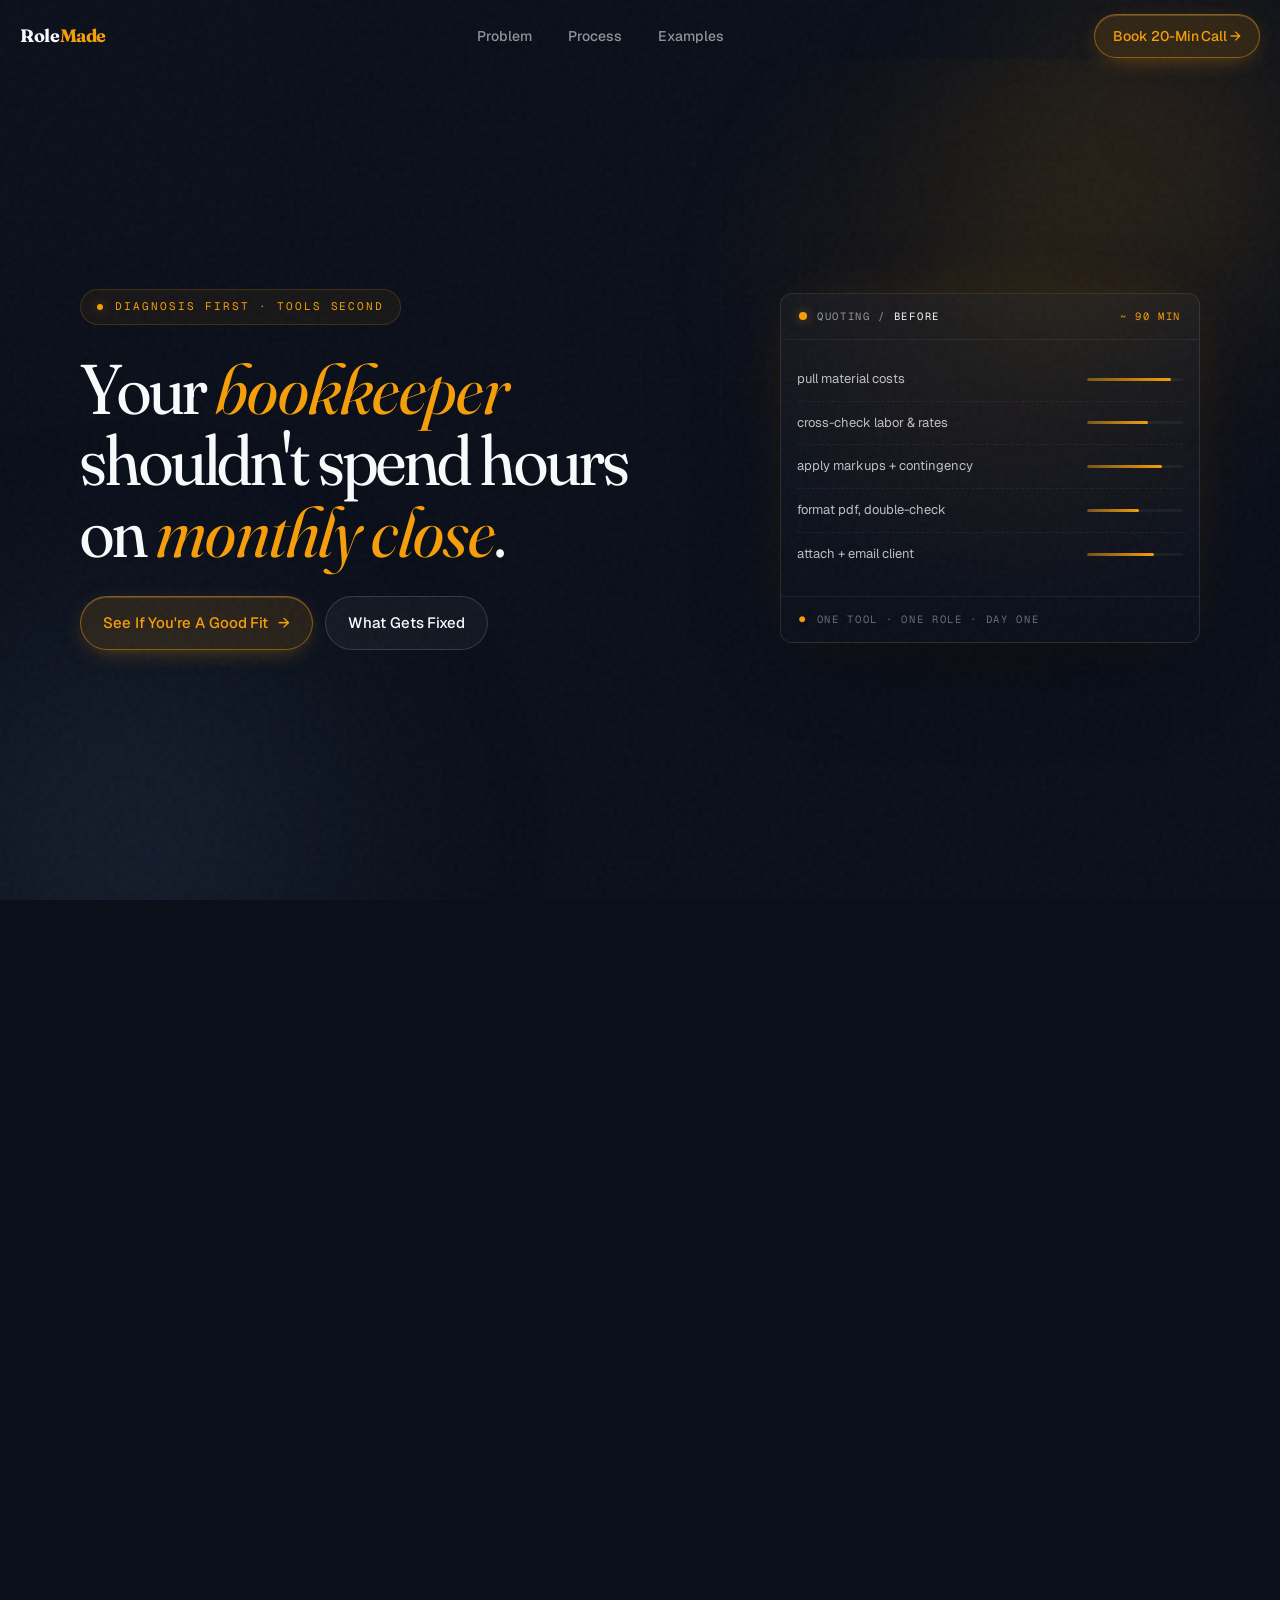
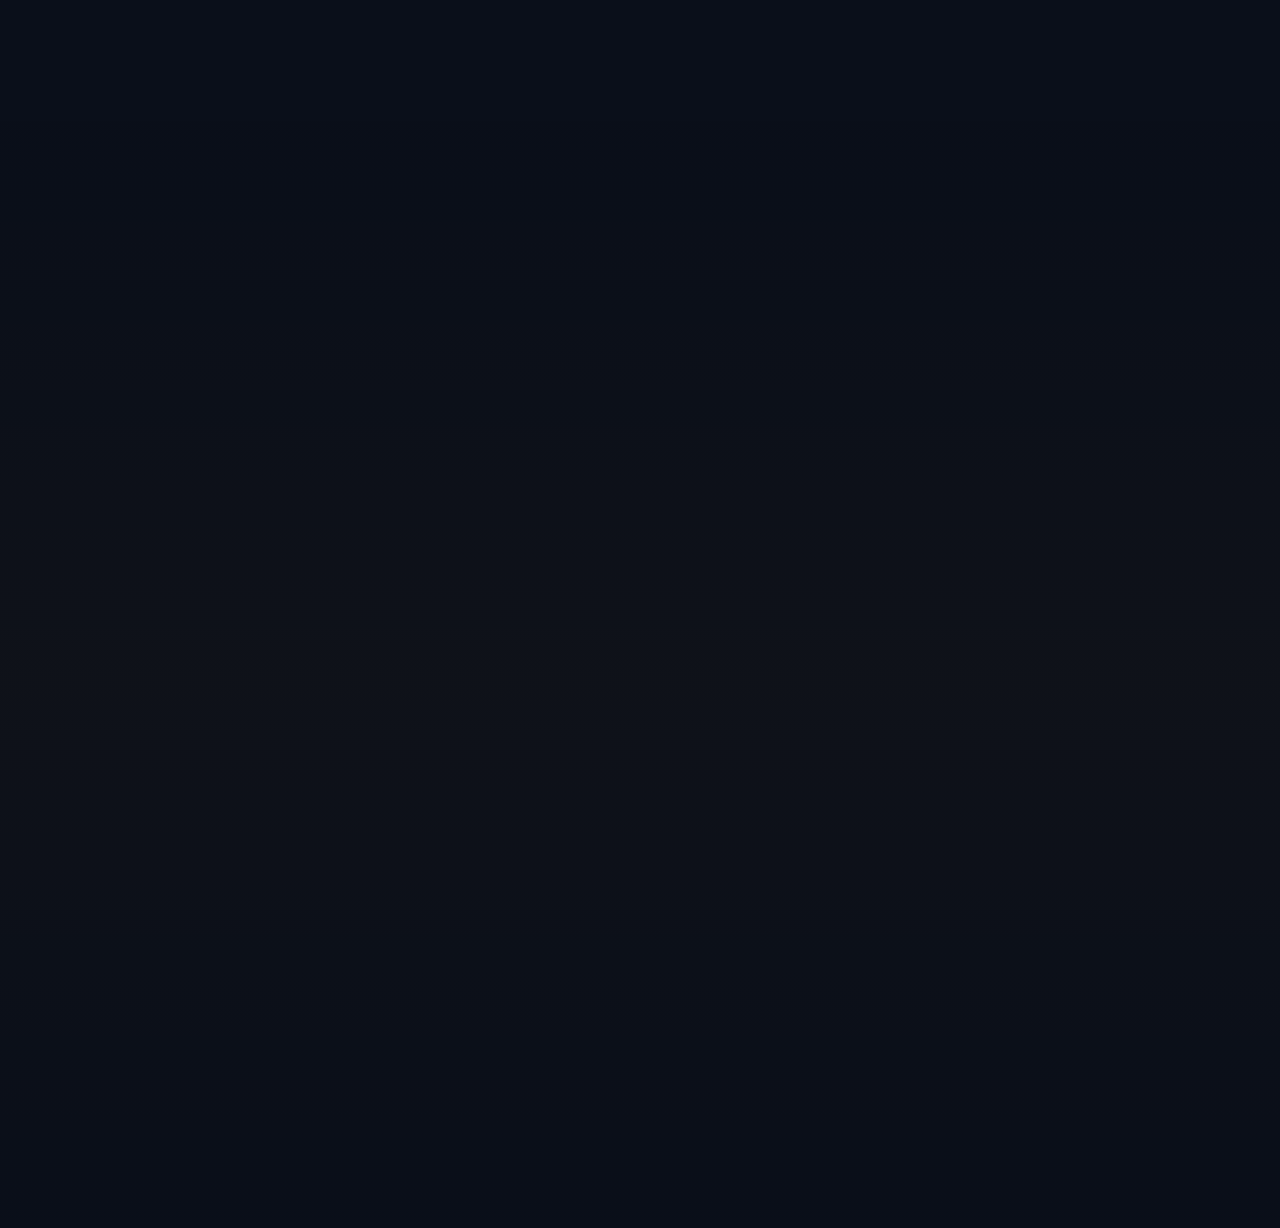
==== commit 36c860a6: "Add favicon and link it from both pages" ====
--- a/index.html
+++ b/index.html
@@ -4,6 +4,11 @@
   <meta charset="UTF-8" />
   <meta name="viewport" content="width=device-width, initial-scale=1.0, viewport-fit=cover" />
   <meta name="theme-color" content="#0A0F1A" />
+
+  <!-- Favicon -->
+  <link rel="icon" type="image/png" href="/assets/favicon.png" />
+  <link rel="apple-touch-icon" href="/assets/favicon.png" />
+
   <title>RoleMade | AI Diagnosis & Deployment</title>
   <meta name="description" content="We find where your team is losing hours every day on work that should take minutes. Then we build one custom tool for the one person who needs it." />
 
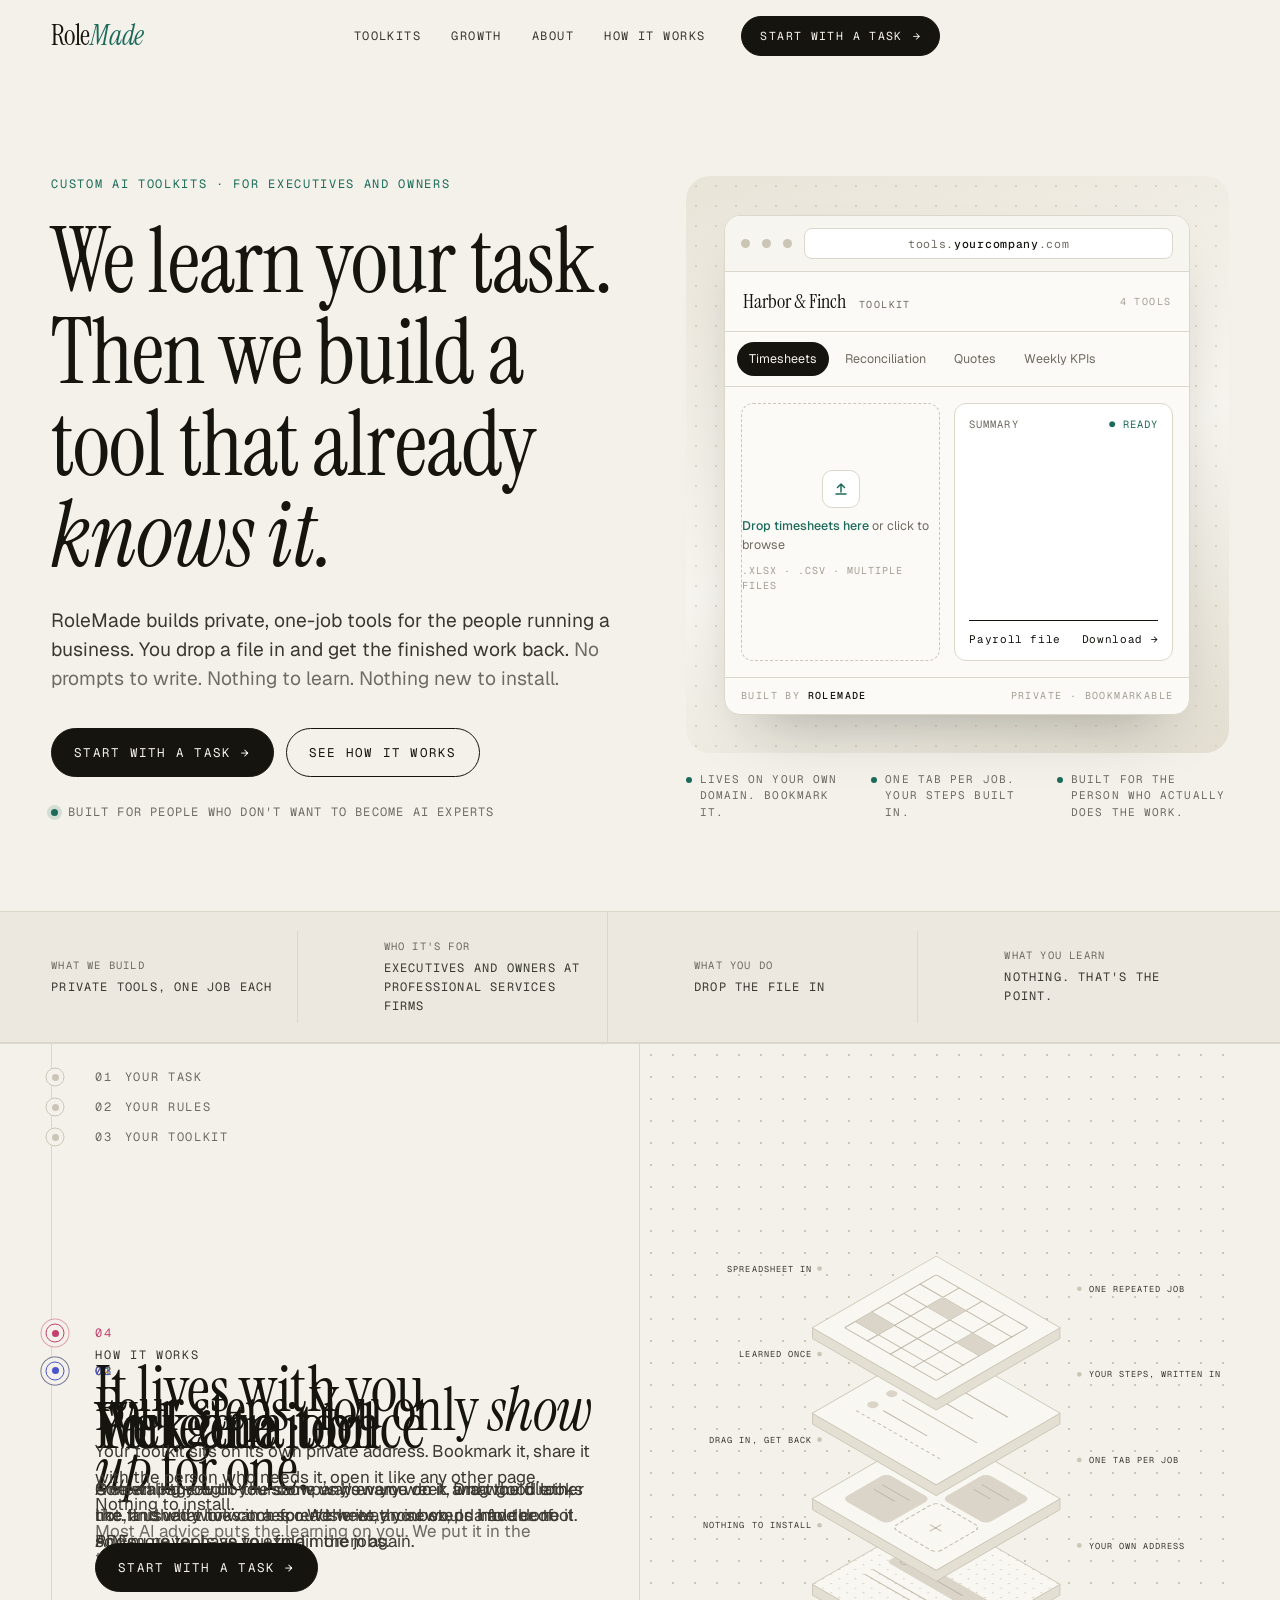
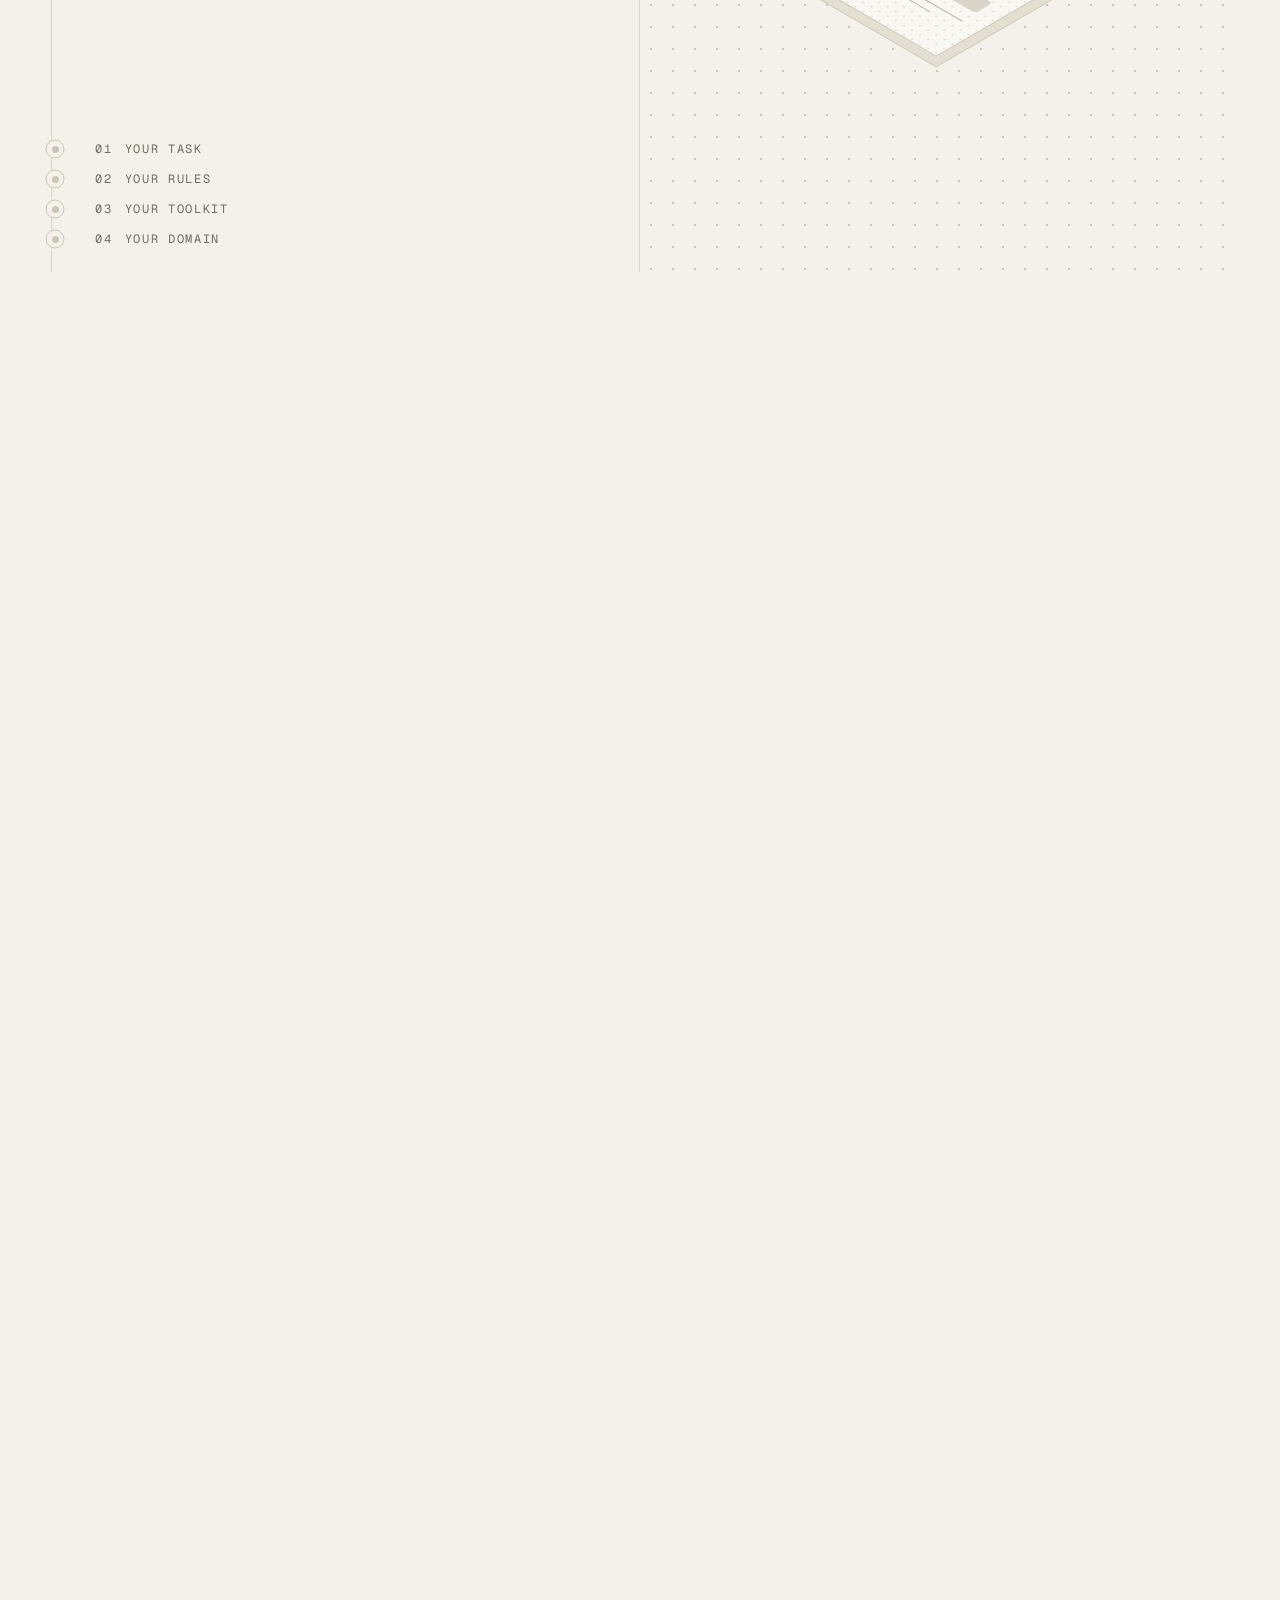
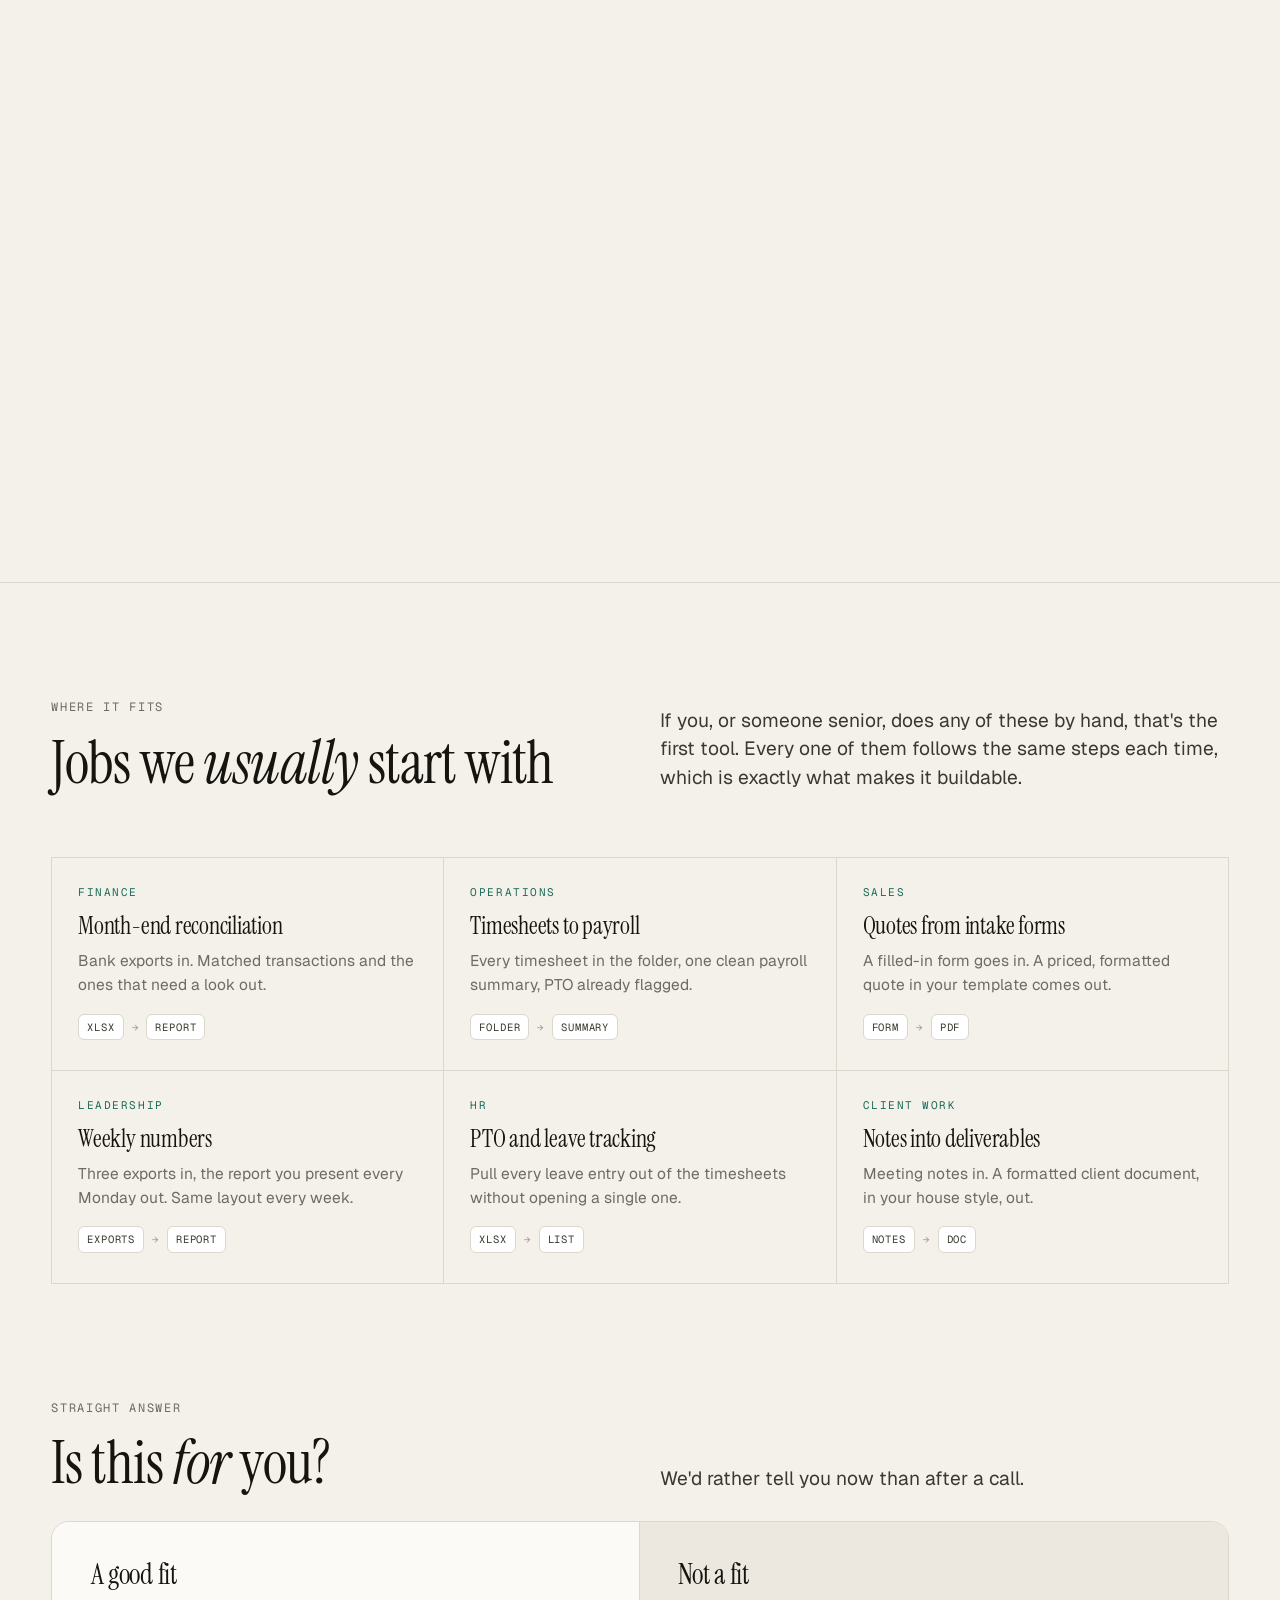
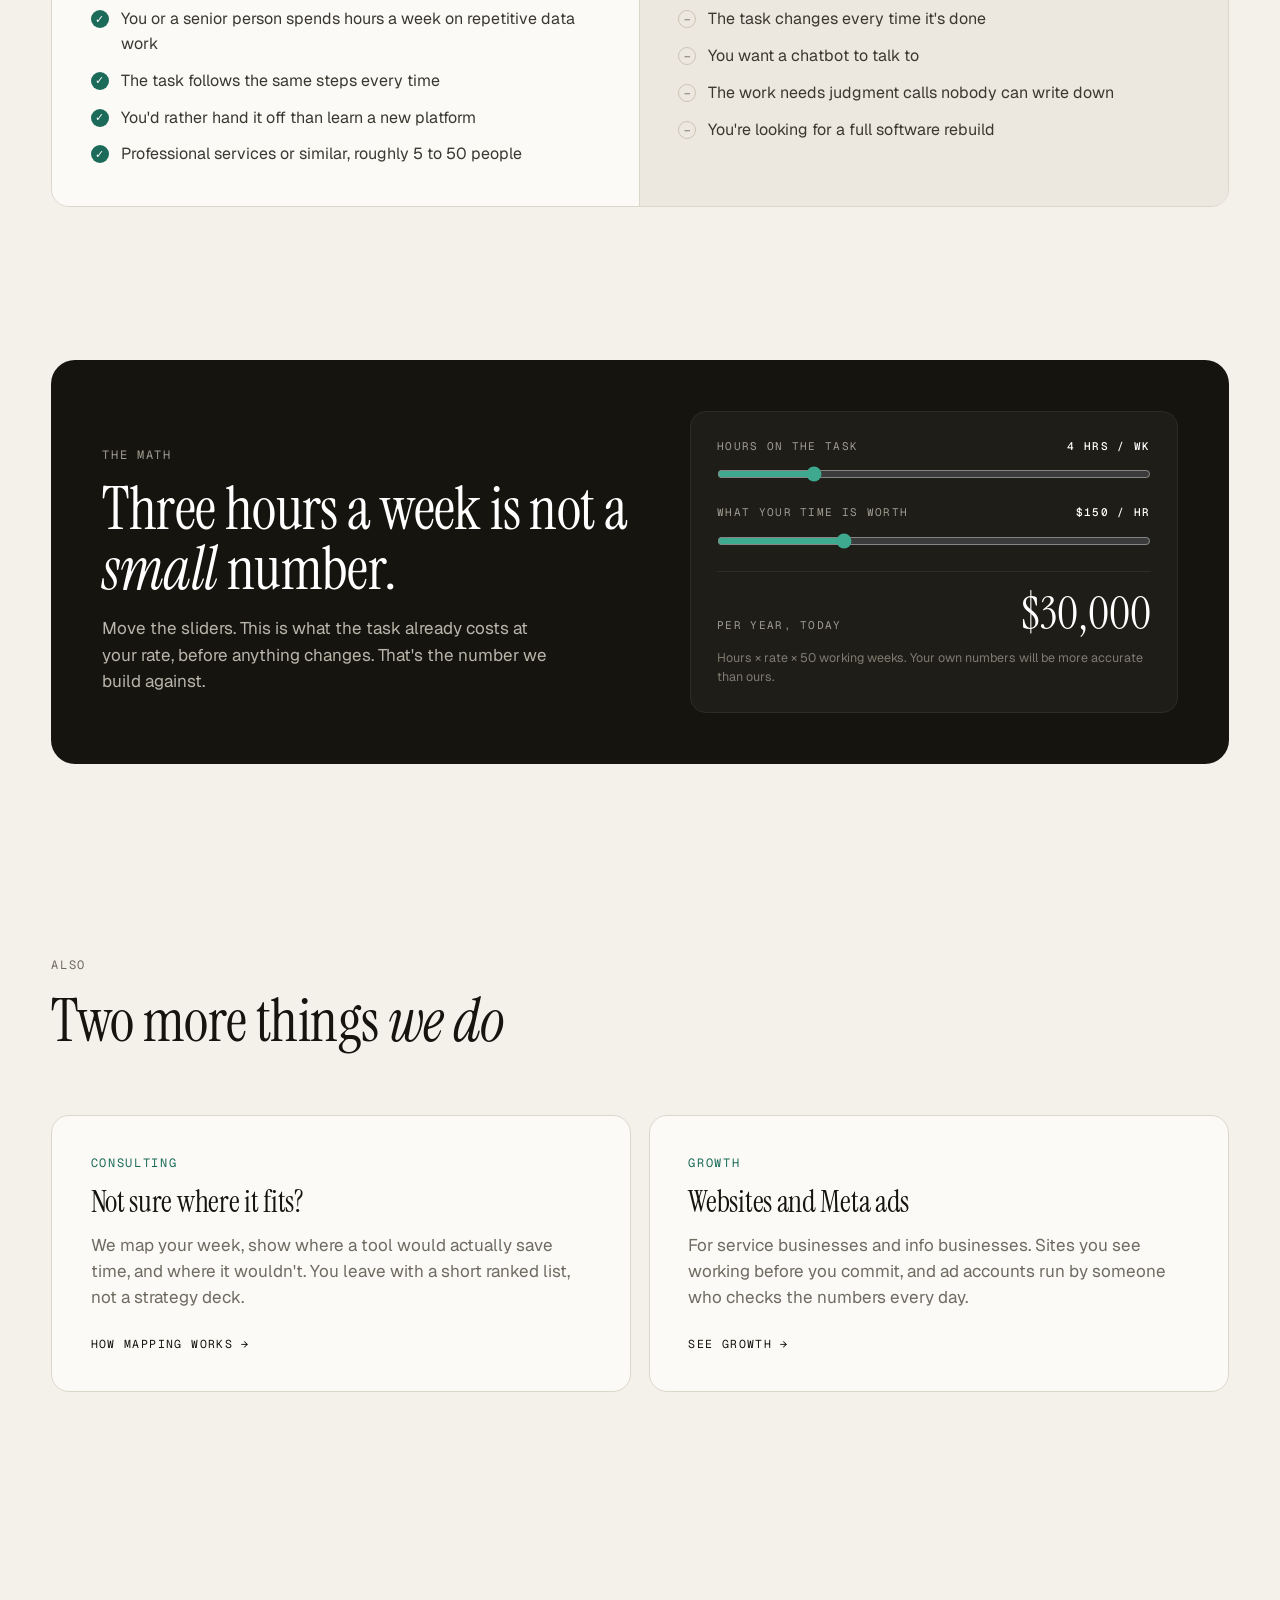
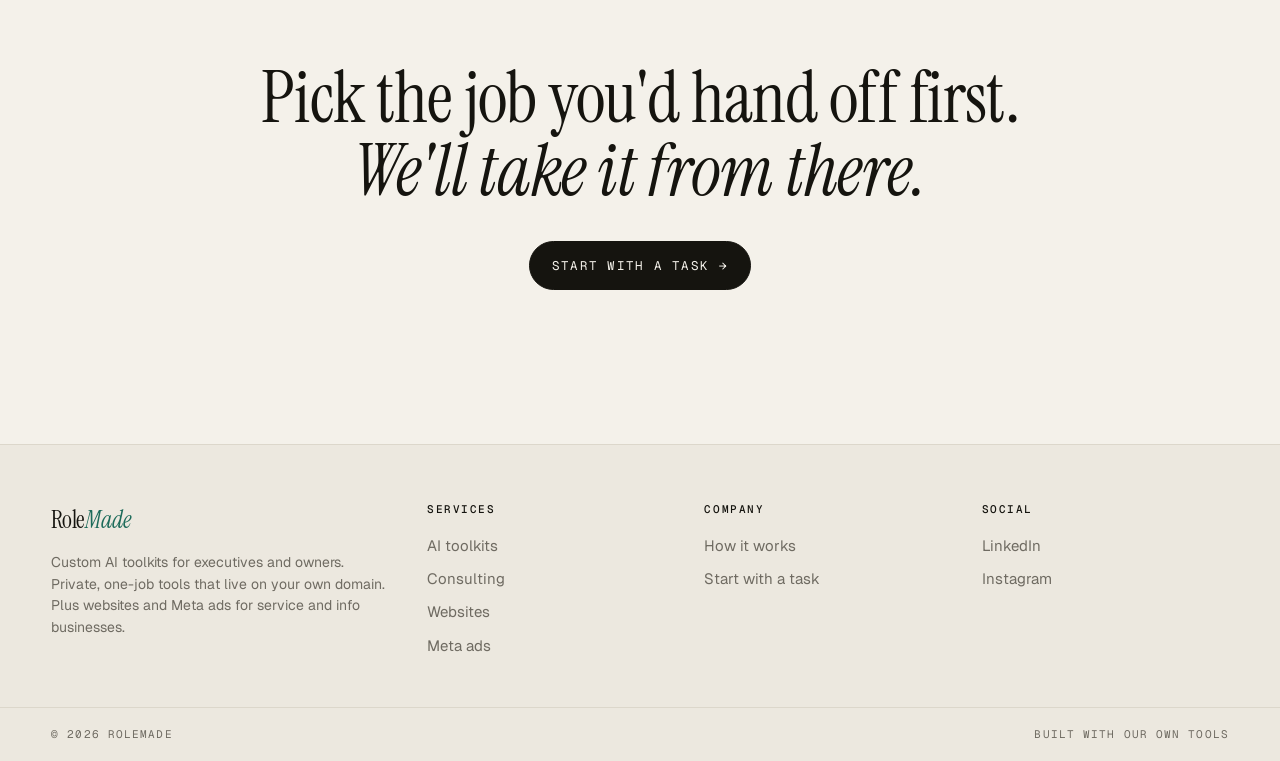
==== commit bcfd90a8: "Replace site with new RoleMade build Five-page static site: home with pinned journey, toolkits, grow" ====
--- a/index.html
+++ b/index.html
@@ -1,654 +1,354 @@
-<!DOCTYPE html>
+<!doctype html>
 <html lang="en">
 <head>
-  <meta charset="UTF-8" />
-  <meta name="viewport" content="width=device-width, initial-scale=1.0, viewport-fit=cover" />
-  <meta name="theme-color" content="#0A0F1A" />
-
-  <!-- Favicon -->
-  <link rel="icon" type="image/png" href="/assets/favicon.png" />
-  <link rel="apple-touch-icon" href="/assets/favicon.png" />
-
-  <title>RoleMade | AI Diagnosis & Deployment</title>
-  <meta name="description" content="We find where your team is losing hours every day on work that should take minutes. Then we build one custom tool for the one person who needs it." />
-
-  <!-- Open Graph (Discord, iMessage, Facebook, LinkedIn, Slack) -->
-  <meta property="og:type"        content="website" />
-  <meta property="og:url"         content="https://rolemade.com/" />
-  <meta property="og:title"       content="RoleMade | AI Diagnosis & Deployment" />
-  <meta property="og:description" content="We find where your team is losing hours every day on work that should take minutes. Then we build one custom tool for the one person who needs it." />
-  <meta property="og:image"       content="https://rolemade.com/assets/og-image.png" />
-  <meta property="og:image:width"  content="1200" />
-  <meta property="og:image:height" content="630" />
-  <meta property="og:site_name"   content="RoleMade" />
-
-  <!-- Twitter / X -->
-  <meta name="twitter:card"        content="summary_large_image" />
-  <meta name="twitter:title"       content="RoleMade | AI Diagnosis & Deployment" />
-  <meta name="twitter:description" content="We find where your team is losing hours every day on work that should take minutes. Then we build one custom tool for the one person who needs it." />
-  <meta name="twitter:image"       content="https://rolemade.com/assets/og-image.png" />
-
-  <link rel="preconnect" href="https://fonts.googleapis.com" />
-  <link rel="preconnect" href="https://fonts.gstatic.com" crossorigin />
-  <link rel="preload" as="style" href="https://fonts.googleapis.com/css2?family=Fraunces:ital,opsz,wght@0,36..144,400;0,36..144,500;0,36..144,700;1,36..144,400;1,36..144,500&family=Geist:wght@400;500;600&family=Geist+Mono:wght@400;500&display=swap" />
-  <link rel="stylesheet" href="https://fonts.googleapis.com/css2?family=Fraunces:ital,opsz,wght@0,36..144,400;0,36..144,500;0,36..144,700;1,36..144,400;1,36..144,500&family=Geist:wght@400;500;600&family=Geist+Mono:wght@400;500&display=swap" />
-
-  <link rel="preload" as="style" href="assets/styles.css" />
-  <link rel="stylesheet" href="assets/styles.css" />
-  <link rel="preload" as="script" href="assets/main.js" />
+<meta charset="utf-8">
+<meta name="viewport" content="width=device-width, initial-scale=1">
+<title>RoleMade — Custom AI toolkits for executives</title>
+<meta name="description" content="RoleMade builds private, one-job AI tools for executives and business owners. Drop a file in, get the finished work back. No prompts, no training.">
+<link rel="preconnect" href="https://fonts.googleapis.com">
+<link rel="preconnect" href="https://fonts.gstatic.com" crossorigin>
+<link href="https://fonts.googleapis.com/css2?family=Geist:wght@400;500&family=Geist+Mono:wght@400;500&family=Instrument+Serif:ital@0;1&display=swap" rel="stylesheet">
+<link rel="icon" href="assets/favicon.png">
+<link rel="stylesheet" href="styles.css?v=4">
 </head>
 <body>
 
-  <!-- Decorative layers -->
-  <div class="ambient" aria-hidden="true"></div>
-  <div class="grain" aria-hidden="true"></div>
-
-  <div class="shell">
-
-    <!-- ============================================================
-         NAV
-         ============================================================ -->
-    <nav class="nav" role="navigation" aria-label="Primary">
-      <div class="nav-inner">
-        <a class="brand" href="#top" aria-label="RoleMade home">
-          <span class="brand-name">Role<span style="color:var(--amber);">Made</span></span>
-        </a>
-
-        <div class="nav-links">
-          <a class="nav-link" href="#problem">Problem</a>
-          <a class="nav-link" href="#process">Process</a>
-          <a class="nav-link" href="#examples">Examples</a>
-        </div>
-
-        <div class="nav-cta">
-          <a class="btn btn-primary" href="https://calendly.com/jackzwhitee/15min" target="_blank" rel="noopener noreferrer">Book 20-Min Call
-→</a>
-        </div>
-
-        <button class="nav-burger" aria-label="Open menu" aria-controls="drawer">
-          <svg viewBox="0 0 16 16" fill="none" stroke="currentColor" stroke-width="1.5">
-            <path d="M2 4h12M2 8h12M2 12h12" stroke-linecap="round"/>
-          </svg>
-        </button>
-      </div>
+<header class="nav">
+  <div class="wrap">
+    <a class="brand" href="index.html">Role<span>Made</span></a>
+    <nav class="links" id="links">
+      <a href="toolkits.html">Toolkits</a>
+      <a href="growth.html">Growth</a>
+      <a href="about.html">About</a>
+      <a href="index.html#how" class="how">How it works</a>
+      <a class="btn" href="start.html"><span class="l">Start with a task</span><span class="s">Start</span> <span class="arr">→</span></a>
     </nav>
-
-    <!-- Mobile drawer -->
-    <div class="drawer-scrim" aria-hidden="true"></div>
-    <aside class="drawer" id="drawer" aria-label="Mobile menu">
-      <div class="drawer-head">
-        <span class="brand">
-          <span class="brand-name">Role<span style="color:var(--amber);">Made</span></span>
-        </span>
-        <button class="drawer-close" aria-label="Close menu">
-          <svg viewBox="0 0 16 16" width="14" height="14" fill="none" stroke="currentColor" stroke-width="1.5"><path d="M3 3l10 10M13 3L3 13" stroke-linecap="round"/></svg>
-        </button>
-      </div>
-      <a class="drawer-link" href="#problem"><span>Problem</span><span class="arrow">→</span></a>
-      <a class="drawer-link" href="#process"><span>Process</span><span class="arrow">→</span></a>
-      <a class="drawer-link" href="#why"><span>Why it works</span><span class="arrow">→</span></a>
-      <a class="drawer-link" href="#who"><span>Who it's for</span><span class="arrow">→</span></a>
-      <a class="drawer-link" href="#examples"><span>Examples</span><span class="arrow">→</span></a>
-      <a class="drawer-link" href="#objections"><span>Answers</span><span class="arrow">→</span></a>
-      <div class="drawer-cta">
-        <a class="btn btn-primary" href="https://calendly.com/jackzwhitee/15min" target="_blank" rel="noopener noreferrer">
-          Book A 20-Minute Call <span class="arrow">→</span>
-        </a>
-      </div>
-      <p class="drawer-aside">or email <a href="mailto:hello@rolemade.com">hello@rolemade.com</a></p>
-    </aside>
-
-    <main id="top">
-
-      <!-- ============================================================
-           HERO
-           ============================================================ -->
-      <section class="hero" aria-label="Hero">
-        <div class="hero-bg" aria-hidden="true">
-          <div class="hero-grid-overlay"></div>
-        </div>
-
-        <div class="container hero-content">
-          <div class="hero-layout" style="margin: 30px 0px 0px">
-            <div style="margin: 20px 0px 0px">
-              <div class="hero-eyebrow" data-reveal>Diagnosis first · Tools second</div>
-
-              <h1 class="h1 hero-title" data-reveal style="font-size: 70.32px">
-                Your <span class="rotate-word it-amber" data-rotate="role">paralegal</span> shouldn't spend hours on <span class="rotate-word it-amber" data-rotate="task">drafting briefs</span>
-              </h1>
-
-              <div class="hero-ctas" data-reveal>
-                <a class="btn btn-primary" href="https://calendly.com/jackzwhitee/15min" target="_blank" rel="noopener noreferrer">
-                  See If You're A Good Fit <span class="arrow">→</span>
-                </a>
-                <a class="btn btn-ghost" href="#examples">What Gets Fixed</a>
-              </div>
+    <div class="nav-r"><button class="burger" aria-controls="links" aria-expanded="false">Menu</button></div>
+  </div>
+</header>
+
+<!-- HERO -->
+<section class="hero">
+  <div class="wrap">
+    <div>
+      <p class="eyebrow on rv">Custom AI toolkits · for executives and owners</p>
+      <h1 class="rv d1">We learn your task. Then we build a tool that already <em>knows it.</em></h1>
+      <p class="lede rv d2">RoleMade builds private, one-job tools for the people running a business. You drop a file in and get the finished work back. <span class="dim">No prompts to write. Nothing to learn. Nothing new to install.</span></p>
+      <div class="cta rv d3">
+        <a class="btn" href="start.html">Start with a task <span class="arr">→</span></a>
+        <a class="btn ghost" href="#how">See how it works</a>
+      </div>
+      <p class="note rv d4"><i></i> Built for people who don't want to become AI experts</p>
+    </div>
+
+    <div class="rv d2">
+      <div class="mock-wrap">
+        <div class="mock" aria-label="Example of a RoleMade toolkit">
+          <div class="bar"><span class="dot"></span><span class="dot"></span><span class="dot"></span><span class="url">tools.<b>yourcompany</b>.com</span></div>
+          <div class="head"><span class="co">Harbor &amp; Finch <small>Toolkit</small></span><span class="by">4 tools</span></div>
+          <div class="tabs">
+            <span class="tab on">Timesheets</span>
+            <span class="tab">Reconciliation</span>
+            <span class="tab">Quotes</span>
+            <span class="tab">Weekly KPIs</span>
+          </div>
+          <div class="body">
+            <div class="drop">
+              <span class="file"><i></i> sept-timesheets.xlsx</span>
+              <span class="ic"><svg viewBox="0 0 16 16" fill="none" stroke="#1C6B5A" stroke-width="1.5" stroke-linecap="round"><path d="M8 11V3M4.5 6.5 8 3l3.5 3.5M3 13h10"/></svg></span>
+              <span class="t"><b>Drop timesheets here</b> or click to browse</span>
+              <span class="f">.xlsx · .csv · multiple files</span>
             </div>
-
-            <div class="hero-aside" data-reveal>
-              <div class="diagnosis" id="diag">
-                <div class="diag-head">
-                  <span class="dot"></span>
-                  <span>Quoting / <span class="stage">BEFORE</span></span>
-                  <span class="time">~ 90 min</span>
-                </div>
-                <div class="diag-body"></div>
-                <div class="diag-foot">
-                  <span class="check">●</span>
-                  one tool · one role · day one
-                </div>
-              </div>
+            <div class="out">
+              <div class="oh"><span>Summary</span><span class="ok">● Ready</span></div>
+              <div class="row r1"><span>M. Alvarez</span><span>Ops</span><span>41.5</span></div>
+              <div class="row r2"><span>J. Okafor</span><span>Field</span><span>38.0</span></div>
+              <div class="row r3"><span>R. Chen</span><span>Admin</span><span>40.0</span></div>
+              <div class="row r4"><span>D. Whitfield</span><span>Field</span><span>44.0</span></div>
+              <div class="row r5"><span>PTO flagged</span><span>3 entries</span><span>✓</span></div>
+              <div class="tot"><span>Payroll file</span><span>Download →</span></div>
             </div>
           </div>
-        </div>
-      </section>
-
-      <!-- ============================================================
-           PROBLEM — 01
-           ============================================================ -->
-      <section id="problem" aria-labelledby="problem-h">
-        <div class="container">
-          <header class="section-head">
-            <div class="eyebrow muted" data-reveal><span class="num">01</span> The Problem</div>
-            <h2 id="problem-h" class="h2" data-reveal>
-              Somewhere in your operation, hours are spent every day on things that should take <em class="it-amber">minutes</em>.
-            </h2>
-            <p class="lead" data-reveal style="max-width: 640px; margin-top: 24px;">
-              You run a successful business. It works. But people on your team spend hours a day on tasks that should not take that long. They've stopped thinking of it as a problem. It's just how things work. It does not have to be.
-            </p>
-          </header>
-
-          <div class="problem-list">
-
-            <article class="task-row" data-reveal data-accordion-head>
-              <div class="task-head">
-                <div class="task-num">01</div>
-                <div>
-                  <div class="task-cat">Data Consolidation</div>
-                  <h3 class="task-title">Thirty spreadsheets. One output. Done by hand, every two weeks.</h3>
-                </div>
-                <div class="task-meta">
-                  <span class="task-time">3–4 hrs / cycle</span>
-                  <span class="task-toggle" aria-hidden="true">+</span>
-                </div>
-              </div>
-              <div class="task-body">
-                <div class="task-body-inner">
-                  <p>Someone opens each file, finds the rows that matter, pulls the numbers, and pastes them into the master sheet. Then checks their work. The output is identical every cycle. The only thing that changes is which cells moved since last time. The person doing it has it memorized. That is the problem.</p>
-                </div>
-              </div>
-            </article>
-
-            <article class="task-row" data-reveal data-accordion-head>
-              <div class="task-head">
-                <div class="task-num">02</div>
-                <div>
-                  <div class="task-cat">Client Intake</div>
-                  <h3 class="task-title">New client form came in. Half the fields are empty.</h3>
-                </div>
-                <div class="task-meta">
-                  <span class="task-time">45 min / client</span>
-                  <span class="task-toggle" aria-hidden="true">+</span>
-                </div>
-              </div>
-              <div class="task-body">
-                <div class="task-body-inner">
-                  <p>The form goes out. It comes back missing three things you always need. Someone emails asking for them. The client sends one. You follow up again for the other two. By the time the file is complete, four days have passed and whoever needs to start the work is still waiting on intake.</p>
-                </div>
-              </div>
-            </article>
-
-            <article class="task-row" data-reveal data-accordion-head>
-              <div class="task-head">
-                <div class="task-num">03</div>
-                <div>
-                  <div class="task-cat">Engagement Letters</div>
-                  <h3 class="task-title">Every new client gets a proposal built from last month's version.</h3>
-                </div>
-                <div class="task-meta">
-                  <span class="task-time">60–90 min / proposal</span>
-                  <span class="task-toggle" aria-hidden="true">+</span>
-                </div>
-              </div>
-              <div class="task-body">
-                <div class="task-body-inner">
-                  <p>Open the last one. Delete the client name. Update the scope. Adjust the fees. Rewrite the timeline. Check that nothing from the previous client leaked through. It takes an hour every time and the output looks nearly identical to the one before it.</p>
-                </div>
-              </div>
-            </article>
-
-            <article class="task-row" data-reveal data-accordion-head>
-              <div class="task-head">
-                <div class="task-num">04</div>
-                <div>
-                  <div class="task-cat">Client Reporting</div>
-                  <h3 class="task-title">Monthly report. Same format. Built from scratch. Every single month.</h3>
-                </div>
-                <div class="task-meta">
-                  <span class="task-time">2–3 hrs / report</span>
-                  <span class="task-toggle" aria-hidden="true">+</span>
-                </div>
-              </div>
-              <div class="task-body">
-                <div class="task-body-inner">
-                  <p>Pull the period's data, drop it into last month's template, update the numbers, rewrite the commentary, fix the formatting, send it out. The structure never changes. The inputs shift slightly. The two hours it takes does not.</p>
-                </div>
-              </div>
-            </article>
-
-            <article class="task-row" data-reveal data-accordion-head>
-              <div class="task-head">
-                <div class="task-num">05</div>
-                <div>
-                  <div class="task-cat">Billing From Timesheets</div>
-                  <h3 class="task-title">End of the month. Time logs are in. Nobody agrees on the format.</h3>
-                </div>
-                <div class="task-meta">
-                  <span class="task-time">3–4 hrs / month</span>
-                  <span class="task-toggle" aria-hidden="true">+</span>
-                </div>
-              </div>
-              <div class="task-body">
-                <div class="task-body-inner">
-                  <p>Collect everyone's hours. Sort by client code. Apply the right rates. Flag anything that looks off. Generate the invoices. Someone does this from a pile of spreadsheets and notes every billing cycle, in a format that varies depending on who submitted what and when.</p>
-                </div>
-              </div>
-            </article>
-
-            <article class="task-row" data-reveal data-accordion-head>
-              <div class="task-head">
-                <div class="task-num">06</div>
-                <div>
-                  <div class="task-cat">Pre-Meeting Prep</div>
-                  <h3 class="task-title">Client call is in an hour. Someone is pulling the file together right now.</h3>
-                </div>
-                <div class="task-meta">
-                  <span class="task-time">30–45 min / call</span>
-                  <span class="task-toggle" aria-hidden="true">+</span>
-                </div>
-              </div>
-              <div class="task-body">
-                <div class="task-body-inner">
-                  <p>Recent activity. Open items. Last invoice status. Outstanding questions. It lives in three different places and someone spends half an hour before every call assembling context that should be one click away. By the time they dial in they are current. Then it happens again next month.</p>
-                </div>
-              </div>
-            </article>
-
-          </div>
-
-          <p class="task-hint" data-reveal><span class="arrow">↳</span> Click any row to read more.</p>
-        </div>
-      </section>
-
-      <!-- ============================================================
-           PROCESS — 02
-           ============================================================ -->
-      <section id="process" aria-labelledby="process-h">
-        <div class="container">
-          <header class="section-head" style="max-width:780px;">
-            <div class="eyebrow muted" data-reveal><span class="num">02</span> How it works</div>
-            <h2 id="process-h" class="h2" data-reveal>
-              Three stages. No jargon. <em class="it-amber">Understanding first. Working tool second.</em>
-            </h2>
-            <p class="lead" data-reveal style="margin-top: 24px;">
-              Every other AI vendor runs assessment → report → proposal for more work. We run understanding → working tool. You leave the engagement with something that runs. Not a plan for what could run.
-            </p>
-          </header>
-
-          <div class="process-list">
-
-            <div class="step" data-reveal>
-              <div class="step-rail">
-                <div class="step-num">01</div>
-                <div class="step-line"></div>
-              </div>
-              <div class="step-card">
-                <div class="step-label">90-min call</div>
-                <h3 class="step-title">Understand the operation</h3>
-                <p class="step-body">A focused conversation about how the business actually runs day to day: what the repetitive work looks like, where time is being spent, what tasks people do on autopilot. Not a discovery call for selling. A real look at your operation.</p>
-              </div>
-            </div>
-
-            <div class="step" data-reveal>
-              <div class="step-rail">
-                <div class="step-num">02</div>
-                <div class="step-line"></div>
-              </div>
-              <div class="step-card">
-                <div class="step-label">Written brief</div>
-                <h3 class="step-title">Identify the right fix</h3>
-                <p class="step-body">Out of everything that surfaces, one problem is the right starting point. We write it down: here's the problem, here's why it's the right one to fix first, here's what a working solution looks like.</p>
-              </div>
-            </div>
-
-            <div class="step" data-reveal>
-              <div class="step-rail">
-                <div class="step-num">03</div>
-              </div>
-              <div class="step-card">
-                <div class="step-label">Custom tool</div>
-                <h3 class="step-title">Build it, and make sure it runs</h3>
-                <p class="step-body">Built for that specific task, for that specific person. Not a prototype. Not a proof of concept. Something they use on day one in their actual workflow. No setup or training on your end.</p>
-              </div>
-            </div>
-
-          </div>
-        </div>
-      </section>
-
-      <!-- ============================================================
-           WHY IT WORKS — 03
-           ============================================================ -->
-      <section id="why" class="why-section" aria-labelledby="why-h">
-        <div class="narrow">
-          <header class="section-head">
-            <div class="eyebrow muted" data-reveal><span class="num">03</span> Why it works</div>
-            <h2 id="why-h" class="h2" data-reveal>We don't build until we understand.</h2>
-          </header>
-
-          <p class="why-quote" data-reveal>
-            You can't build a tool that gets used if you don't understand the work it's replacing.
-          </p>
-
-          <p class="lead" data-reveal style="margin-bottom: 18px;">
-            Most AI implementations fail not because the technology doesn't work, but because no one took the time to understand the real workflow before building. The result looks good in a demo and collects dust after.
-          </p>
-          <p class="lead" data-reveal>
-            Diagnosis-first isn't a sales step. It's how the work actually gets done correctly. There's no way to build the right thing without it.
-          </p>
-
-          <div class="belief-stack">
-
-            <div class="belief" data-reveal>
-              <div class="belief-col">
-                <span class="belief-tag not">Not</span>
-                <span class="belief-text not">Generic AI dressed up for your industry.</span>
-              </div>
-              <div class="belief-col">
-                <span class="belief-tag yes">Yes</span>
-                <span class="belief-text yes">A tool built around how a specific person does a specific task.</span>
-              </div>
-            </div>
-
-            <div class="belief" data-reveal>
-              <div class="belief-col">
-                <span class="belief-tag not">Not</span>
-                <span class="belief-text not">A 10-minute conversation about "what would be helpful."</span>
-              </div>
-              <div class="belief-col">
-                <span class="belief-tag yes">Yes</span>
-                <span class="belief-text yes">A deep look at how the work actually gets done before anything is built.</span>
-              </div>
-            </div>
-
-            <div class="belief" data-reveal>
-              <div class="belief-col">
-                <span class="belief-tag not">Not</span>
-                <span class="belief-text not">Something that looks good in a demo and collects dust after.</span>
-              </div>
-              <div class="belief-col">
-                <span class="belief-tag yes">Yes</span>
-                <span class="belief-text yes">Something used on day one because it fits exactly.</span>
-              </div>
-            </div>
-
-          </div>
-        </div>
-      </section>
-
-      <!-- ============================================================
-           WHO IT'S FOR — 04
-           ============================================================ -->
-      <section id="who" aria-labelledby="who-h">
-        <div class="container">
-          <header class="section-head" style="max-width: 700px;">
-            <div class="eyebrow muted" data-reveal><span class="num">04</span> Who it's for</div>
-            <h2 id="who-h" class="h2" data-reveal>Real operations. <em class="it-amber">Not tech startups.</em></h2>
-            <p class="lead" data-reveal style="margin-top: 24px;">
-              We work with the businesses that built themselves over decades. Companies where the owner is still in the work, the team is small enough to know each other, and the tools that worked five years ago still mostly work today.
-            </p>
-          </header>
-
-          <div class="industry-grid">
-
-            <div class="industry" data-reveal>
-              <div class="industry-head">
-                <span class="industry-tag">Professional Services</span>
-                <span class="industry-num">01</span>
-              </div>
-              <p class="industry-body">Consulting, advisory, and project-based firms. Same proposals. Same reports. Same billing cycle every month. The client work changes. The admin behind it does not.</p>
-            </div>
-
-            <div class="industry" data-reveal>
-              <div class="industry-head">
-                <span class="industry-tag">Financial Services</span>
-                <span class="industry-num">02</span>
-              </div>
-              <p class="industry-body">Insurance agencies, wealth management, equipment leasing, and lending offices. Every client relationship comes with a paper trail. Most of it is still tracked by hand.</p>
-            </div>
-
-            <div class="industry" data-reveal>
-              <div class="industry-head">
-                <span class="industry-tag">Trades and Construction</span>
-                <span class="industry-num">03</span>
-              </div>
-              <p class="industry-body">HVAC, plumbing, electrical, GCs, and remodelers. The job is running fine. The quoting, dispatch, and paperwork behind it are not.</p>
-            </div>
-
-            <div class="industry" data-reveal>
-              <div class="industry-head">
-                <span class="industry-tag">Family-Owned</span>
-                <span class="industry-num">04</span>
-              </div>
-              <p class="industry-body">Built over decades. Run by the owner. Everyone knows what needs to change. Nobody has had the time to change it.</p>
-            </div>
-
-          </div>
-
-          <div class="fit-card" data-reveal>
-            <div class="fit-head">You're a good fit if</div>
-            <ul class="fit-list">
-              <li class="fit-item"><span class="fit-num">01</span><span class="fit-text">You're running a 5–50 person team.</span></li>
-              <li class="fit-item"><span class="fit-num">02</span><span class="fit-text">Revenue is $500K+ and growing without much help from software.</span></li>
-              <li class="fit-item"><span class="fit-num">03</span><span class="fit-text">You've tried ChatGPT, decided it wasn't for you, and moved on.</span></li>
-              <li class="fit-item"><span class="fit-num">04</span><span class="fit-text">There's one task on your team that eats hours and shouldn't.</span></li>
-            </ul>
-          </div>
-        </div>
-      </section>
-
-      <!-- ============================================================
-           EXAMPLES — 05
-           ============================================================ -->
-      <section id="examples" aria-labelledby="examples-h">
-        <div class="container">
-          <header class="section-head">
-            <div class="eyebrow muted" data-reveal><span class="num">05</span> What gets fixed</div>
-            <h2 id="examples-h" class="h2" data-reveal>Before. <em class="it-amber">→ after.</em></h2>
-            <p class="lead" data-reveal style="margin-top: 24px; max-width: 620px;">
-              Six tasks teams run by hand today. Six tools that handle them tomorrow. Click any card to see the full breakdown: what goes in, what comes out, and what using it looks like on day one.
-            </p>
-          </header>
-
-          <div class="examples-grid">
-
-            <a class="example-card" href="example.html?id=data-consolidation" data-reveal>
-              <div class="example-tag">Professional Services · Data</div>
-              <div class="example-meter">
-                <div class="meter-cell"><div class="lbl">Before</div><div class="val">3–4 hrs</div></div>
-                <div class="meter-arrow">→</div>
-                <div class="meter-cell after"><div class="lbl">After</div><div class="val">5 min</div></div>
-              </div>
-              <p class="example-body">Every cycle, someone opens each file, pulls the rows that matter, and pastes them into the master sheet. Then checks their work. Same output every time, built by hand every time.</p>
-              <div class="example-foot"><span>See How It Works</span><span class="arrow-pill">→</span></div>
-            </a>
-
-            <a class="example-card" href="example.html?id=billing" data-reveal>
-              <div class="example-tag">Professional Services · Billing</div>
-              <div class="example-meter">
-                <div class="meter-cell"><div class="lbl">Before</div><div class="val">3–4 hrs</div></div>
-                <div class="meter-arrow">→</div>
-                <div class="meter-cell after"><div class="lbl">After</div><div class="val">20 min</div></div>
-              </div>
-              <p class="example-body">Collect time logs from the team, sort by client code, apply the right rates, check for gaps, build the invoices. Done from a pile of spreadsheets at the end of every billing cycle.</p>
-              <div class="example-foot"><span>See How It Works</span><span class="arrow-pill">→</span></div>
-            </a>
-
-            <a class="example-card" href="example.html?id=engagement-letters" data-reveal>
-              <div class="example-tag">Professional Services · Proposals</div>
-              <div class="example-meter">
-                <div class="meter-cell"><div class="lbl">Before</div><div class="val">60–90 min</div></div>
-                <div class="meter-arrow">→</div>
-                <div class="meter-cell after"><div class="lbl">After</div><div class="val">10 min</div></div>
-              </div>
-              <p class="example-body">Open last month's version. Delete the client name. Update the scope, fees, and timeline. Read the whole thing to make sure nothing from the previous client leaked through.</p>
-              <div class="example-foot"><span>See How It Works</span><span class="arrow-pill">→</span></div>
-            </a>
-
-            <a class="example-card" href="example.html?id=intake" data-reveal>
-              <div class="example-tag">Professional Services · Intake</div>
-              <div class="example-meter">
-                <div class="meter-cell"><div class="lbl">Before</div><div class="val">45 min</div></div>
-                <div class="meter-arrow">→</div>
-                <div class="meter-cell after"><div class="lbl">After</div><div class="val">8 min</div></div>
-              </div>
-              <p class="example-body">New client fills out a generic form. Someone reads it, follows up for missing info, and reformats it into whatever your team actually uses.</p>
-              <div class="example-foot"><span>See How It Works</span><span class="arrow-pill">→</span></div>
-            </a>
-
-            <a class="example-card" href="example.html?id=reporting" data-reveal>
-              <div class="example-tag">Owner · Weekly Report</div>
-              <div class="example-meter">
-                <div class="meter-cell"><div class="lbl">Before</div><div class="val">Sun pm</div></div>
-                <div class="meter-arrow">→</div>
-                <div class="meter-cell after"><div class="lbl">After</div><div class="val">Fri 4pm</div></div>
-              </div>
-              <p class="example-body">Every Sunday, someone pulls the week's numbers, pastes them into a spreadsheet, formats it, and writes a summary. Forty-eight times a year.</p>
-              <div class="example-foot"><span>See How It Works</span><span class="arrow-pill">→</span></div>
-            </a>
-
-            <a class="example-card" href="example.html?id=hr-onboarding" data-reveal>
-              <div class="example-tag">Professional Services · HR</div>
-              <div class="example-meter">
-                <div class="meter-cell"><div class="lbl">Before</div><div class="val">6 hrs/hire</div></div>
-                <div class="meter-arrow">→</div>
-                <div class="meter-cell after"><div class="lbl">After</div><div class="val">20 min</div></div>
-              </div>
-              <p class="example-body">New hire gets an onboarding packet on day one. They skim it. Then they ask the same questions for the next six weeks.</p>
-              <div class="example-foot"><span>See How It Works</span><span class="arrow-pill">→</span></div>
-            </a>
-
-          </div>
-        </div>
-      </section>
-
-      <!-- ============================================================
-           OBJECTIONS — 06
-           ============================================================ -->
-      <section id="objections" aria-labelledby="obj-h">
-        <div class="narrow">
-          <header class="section-head">
-            <div class="eyebrow muted" data-reveal><span class="num">06</span> If you're thinking…</div>
-            <h2 id="obj-h" class="h2" data-reveal>The honest answers to the real objections.</h2>
-          </header>
-
-          <div class="objections-list">
-
-            <article class="obj" data-reveal>
-              <button class="obj-head" data-accordion-head aria-expanded="false">
-                <span class="obj-num">Q.01</span>
-                <span class="obj-q">"I tried ChatGPT. It gave me garbage."</span>
-                <span class="obj-toggle" aria-hidden="true">+</span>
-              </button>
-              <div class="obj-body">
-                <p class="obj-body-inner">That's because generic AI gives generic output. What we build is trained on your workflows, your language, and your team's actual process. Not a general-purpose tool trying to cover everything for everyone. Off-the-shelf and custom are completely different products.</p>
-              </div>
-            </article>
-
-            <article class="obj" data-reveal>
-              <button class="obj-head" data-accordion-head aria-expanded="false">
-                <span class="obj-num">Q.02</span>
-                <span class="obj-q">"I don't think this would work for a business like mine."</span>
-                <span class="obj-toggle" aria-hidden="true">+</span>
-              </button>
-              <div class="obj-body">
-                <p class="obj-body-inner">We work with trades companies, construction firms, professional services, distribution, family-owned operations. The less tech-forward your business is, the more room there is to gain. We don't need you running a modern tech stack. We just need one task that's eating time.</p>
-              </div>
-            </article>
-
-            <article class="obj" data-reveal>
-              <button class="obj-head" data-accordion-head aria-expanded="false">
-                <span class="obj-num">Q.03</span>
-                <span class="obj-q">"Now's not the right time."</span>
-                <span class="obj-toggle" aria-hidden="true">+</span>
-              </button>
-              <div class="obj-body">
-                <p class="obj-body-inner">That's the same answer you'll have in six months. The task we'd fix isn't going to get less time-consuming on its own. The 90-minute conversation costs you nothing, and if it isn't a fit, you'll know before it's over.</p>
-              </div>
-            </article>
-
-            <article class="obj" data-reveal>
-              <button class="obj-head" data-accordion-head aria-expanded="false">
-                <span class="obj-num">Q.04</span>
-                <span class="obj-q">"What if my team won't use it?"</span>
-                <span class="obj-toggle" aria-hidden="true">+</span>
-              </button>
-              <div class="obj-body">
-                <p class="obj-body-inner">If they won't use it, we haven't built it right. That's the constraint we design around from the start. The person who's going to use it is part of how we scope and test the build. If it doesn't stick, that's on us to fix.</p>
-              </div>
-            </article>
-
-          </div>
-        </div>
-      </section>
-
-      <!-- ============================================================
-           FINAL CTA — 07
-           ============================================================ -->
-      <section id="cta" class="cta-section">
-        <div class="narrow cta-inner">
-          <div class="eyebrow muted" data-reveal style="display:inline-flex; align-items:center; gap:10px; margin-bottom: 20px;">
-            <span class="num">07</span> Next step
-          </div>
-
-          <h2 class="h1 cta-h" data-reveal>
-            Find out where your team is losing the most <em class="it-amber">time.</em>
-          </h2>
-
-          <p class="cta-sub" data-reveal>20-minute call. No pitch deck.</p>
-
-          <div class="cta-actions" data-reveal>
-            <a class="btn btn-primary" href="https://calendly.com/jackzwhitee/15min" target="_blank" rel="noopener noreferrer"
-               style="padding: 16px 32px; font-size: 16px; min-height: 56px;">
-              See If You're A Good Fit <span class="arrow">→</span>
-            </a>
-          </div>
-        </div>
-      </section>
-
-    </main>
-
-    <!-- ============================================================
-         FOOTER
-         ============================================================ -->
-    <footer class="footer">
-      <div class="container">
-        <div class="footer-inner">
-          <span class="footer-brand">Role<span style="color:var(--amber);">Made</span></span>
-          <div class="footer-meta">
-            <a class="footer-link" href="https://calendly.com/jackzwhitee/15min" target="_blank" rel="noopener noreferrer">Contact</a>
-            <span class="footer-copy">© <span id="year">2026</span> RoleMade LLC</span>
-          </div>
-        </div>
-      </div>
-    </footer>
-
-    <!-- Tweaks panel root -->
-    <aside class="tweaks" id="tweaks" aria-label="Design tweaks"></aside>
-
-  </div>
-
-  <script src="assets/main.js" defer></script>
+          <div class="foot"><span>Built by <b>RoleMade</b></span><span>Private · Bookmarkable</span></div>
+        </div>
+      </div>
+      <div class="callouts">
+        <div><i></i>Lives on your own domain. Bookmark it.</div>
+        <div><i></i>One tab per job. Your steps built in.</div>
+        <div><i></i>Built for the person who actually does the work.</div>
+      </div>
+    </div>
+  </div>
+
+  <div class="strip">
+    <div class="wrap">
+      <div class="cell rv"><b>What we build</b>Private tools, one job each</div>
+      <div class="cell rv d1"><b>Who it's for</b>Executives and owners at professional services firms</div>
+      <div class="cell rv d2"><b>What you do</b>Drop the file in</div>
+      <div class="cell rv d3"><b>What you learn</b>Nothing. That's the point.</div>
+    </div>
+  </div>
+</section>
+
+<!-- JOURNEY (pinned, Griffin-style) -->
+<section class="journey" id="how">
+  <div class="j-track">
+    <div class="j-pin">
+      <div class="j-col">
+        <span class="j-line"></span><span class="j-prog"></span>
+        <div class="j-prev">
+          <div class="jr" data-k="0" style="--c:var(--s1)"><i></i><span>01</span><span>Your task</span></div>
+          <div class="jr" data-k="1" style="--c:var(--s2)"><i></i><span>02</span><span>Your rules</span></div>
+          <div class="jr" data-k="2" style="--c:var(--s3)"><i></i><span>03</span><span>Your toolkit</span></div>
+          <div class="jr" data-k="3" style="--c:var(--s4)"><i></i><span>04</span><span>Your domain</span></div>
+        </div>
+        <div class="j-center">
+        <div class="j-state intro on" data-s="-1">
+          <p class="eyebrow">How it works</p>
+          <h2>Four steps. You only <em>show up</em> for one.</h2>
+          <p class="sub">Most AI advice puts the learning on you. We put it in the tool.</p>
+        </div>
+        <div class="j-state" data-s="0" style="--c:var(--s1)">
+          <span class="k"></span>
+          <p class="n"><span>01</span><span class="t">Your task</span></p>
+          <h3>Pick one job</h3>
+          <p>Something you do the same way every week and would rather not. It usually lives in a spreadsheet, an inbox, or a folder of PDFs.</p>
+          
+        </div>
+        <div class="j-state" data-s="1" style="--c:var(--s2)">
+          <span class="k"></span>
+          <p class="n"><span>02</span><span class="t">Your rules</span></p>
+          <h3>We learn it once</h3>
+          <p>One walkthrough. You show us how you do it, what good looks like, and what to watch for. We write those steps into the tool so you never have to explain them again.</p>
+          
+        </div>
+        <div class="j-state" data-s="2" style="--c:var(--s3)">
+          <span class="k"></span>
+          <p class="n"><span>03</span><span class="t">Your toolkit</span></p>
+          <h3>You get a tool</h3>
+          <p>A clean page with your company's name on it. Drag the file in, the finished work comes out the way you would have done it. Add more tools as you find more jobs.</p>
+          
+        </div>
+        <div class="j-state" data-s="3" style="--c:var(--s4)">
+          <span class="k"></span>
+          <p class="n"><span>04</span><span class="t">Your domain</span></p>
+          <h3>It lives with you</h3>
+          <p>Your toolkit sits on its own private address. Bookmark it, share it with the person who needs it, open it like any other page. Nothing to install.</p>
+          <div class="j-cta"><a class="btn" href="start.html">Start with a task <span class="arr">→</span></a></div>
+        </div>
+        </div>
+        <div class="j-next">
+          <div class="jr" data-k="0" style="--c:var(--s1)"><i></i><span>01</span><span>Your task</span></div>
+          <div class="jr" data-k="1" style="--c:var(--s2)"><i></i><span>02</span><span>Your rules</span></div>
+          <div class="jr" data-k="2" style="--c:var(--s3)"><i></i><span>03</span><span>Your toolkit</span></div>
+          <div class="jr" data-k="3" style="--c:var(--s4)"><i></i><span>04</span><span>Your domain</span></div>
+        </div>
+      </div>
+      <div class="j-right dots">
+        <svg class="stack" viewBox="-70 0 720 600" role="img" aria-label="Four layers: your task, your rules, your toolkit, your domain">
+        <defs>
+          <pattern id="dotp" width="12" height="12" patternUnits="userSpaceOnUse"><circle cx="1" cy="1" r="1" fill="#CBC5B6"/></pattern>
+        </defs>
+
+        <g class="plates">
+        <!-- Plate 3: domain (bottom) -->
+        <g class="plate" data-i="3">
+          <path class="edge" d="M121 462 L280 554 L439 462 L439 476 L280 568 L121 476 Z"/>
+          <g transform="matrix(0.866 0.5 -0.866 0.5 280 370)">
+            <rect class="fill" x="0" y="0" width="184" height="184"/>
+            <rect x="0" y="0" width="184" height="184" fill="url(#dotp)"/>
+            <rect class="detf" x="26" y="74" width="132" height="26" rx="6"/>
+            <circle class="det" cx="40" cy="87" r="4"/>
+            <path class="det" d="M52 87h74"/>
+            <path class="det" d="M26 120h132M26 132h96"/>
+          </g>
+        </g>
+
+        <!-- Plate 2: toolkit -->
+        <g class="plate" data-i="2">
+          <path class="edge" d="M121 352 L280 444 L439 352 L439 366 L280 458 L121 366 Z"/>
+          <g transform="matrix(0.866 0.5 -0.866 0.5 280 260)">
+            <rect class="fill" x="0" y="0" width="184" height="184"/>
+            <rect class="detf" x="22" y="22" width="66" height="66" rx="8"/>
+            <rect class="detf" x="96" y="22" width="66" height="66" rx="8"/>
+            <rect class="detf" x="22" y="96" width="66" height="66" rx="8"/>
+            <rect class="det" x="96" y="96" width="66" height="66" rx="8" stroke-dasharray="4 4"/>
+            <path class="det" d="M34 40h40M34 52h28M108 40h40M108 52h24M34 114h40M34 126h30"/>
+            <path class="det" d="M129 122v16M121 130h16"/>
+          </g>
+        </g>
+
+        <!-- Plate 1: rules -->
+        <g class="plate" data-i="1">
+          <path class="edge" d="M121 242 L280 334 L439 242 L439 256 L280 348 L121 256 Z"/>
+          <g transform="matrix(0.866 0.5 -0.866 0.5 280 150)">
+            <rect class="fill" x="0" y="0" width="184" height="184"/>
+            <circle class="detf" cx="34" cy="44" r="6"/><path class="det" d="M50 44h100"/>
+            <circle class="detf" cx="34" cy="72" r="6"/><path class="det" d="M50 72h76"/>
+            <circle class="detf" cx="34" cy="100" r="6"/><path class="det" d="M50 100h110"/>
+            <circle class="detf" cx="34" cy="128" r="6"/><path class="det" d="M50 128h64"/>
+            <path class="det" d="M30 148h124" stroke-dasharray="3 5"/>
+          </g>
+        </g>
+
+        <!-- Plate 0: task (top) -->
+        <g class="plate" data-i="0">
+          <path class="edge" d="M121 132 L280 224 L439 132 L439 146 L280 238 L121 146 Z"/>
+          <g transform="matrix(0.866 0.5 -0.866 0.5 280 40)">
+            <rect class="fill" x="0" y="0" width="184" height="184"/>
+            <rect class="det" x="24" y="24" width="136" height="136" rx="2"/>
+            <path class="det" d="M24 48h136M24 72h136M24 96h136M24 120h136M24 144h136M58 24v136M92 24v136M126 24v136"/>
+            <rect class="detf" x="58" y="48" width="34" height="24"/>
+            <rect class="detf" x="126" y="72" width="34" height="24"/>
+            <rect class="detf" x="24" y="120" width="34" height="24"/>
+          </g>
+        </g>
+
+        <!-- Labels: dot beside text, elbow line to the layer -->
+        <g data-for="0" class="lbl"><text x="476" y="86">One repeated job</text></g>
+        <circle data-for="0" class="ld" cx="464" cy="82" r="3"/>
+        <path data-for="0" class="ll" d="M464 88 V106 L440 118"/>
+        <g data-for="0" class="lbl"><text x="120" y="60" text-anchor="end">Spreadsheet in</text></g>
+        <circle data-for="0" class="ld" cx="130" cy="56" r="3"/>
+        <path data-for="0" class="ll" d="M130 62 V90 L150 110"/>
+        <g data-for="1" class="lbl"><text x="476" y="196">Your steps, written in</text></g>
+        <circle data-for="1" class="ld" cx="464" cy="192" r="3"/>
+        <path data-for="1" class="ll" d="M464 198 V216 L440 228"/>
+        <g data-for="1" class="lbl"><text x="120" y="170" text-anchor="end">Learned once</text></g>
+        <circle data-for="1" class="ld" cx="130" cy="166" r="3"/>
+        <path data-for="1" class="ll" d="M130 172 V200 L150 220"/>
+        <g data-for="2" class="lbl"><text x="476" y="306">One tab per job</text></g>
+        <circle data-for="2" class="ld" cx="464" cy="302" r="3"/>
+        <path data-for="2" class="ll" d="M464 308 V326 L440 338"/>
+        <g data-for="2" class="lbl"><text x="120" y="280" text-anchor="end">Drag in, get back</text></g>
+        <circle data-for="2" class="ld" cx="130" cy="276" r="3"/>
+        <path data-for="2" class="ll" d="M130 282 V310 L150 330"/>
+        <g data-for="3" class="lbl"><text x="476" y="416">Your own address</text></g>
+        <circle data-for="3" class="ld" cx="464" cy="412" r="3"/>
+        <path data-for="3" class="ll" d="M464 418 V436 L440 448"/>
+        <g data-for="3" class="lbl"><text x="120" y="390" text-anchor="end">Nothing to install</text></g>
+        <circle data-for="3" class="ld" cx="130" cy="386" r="3"/>
+        <path data-for="3" class="ll" d="M130 392 V420 L150 440"/>
+        </g>
+      </svg>
+      </div>
+    </div>
+  </div>
+</section>
+
+<!-- JOBS -->
+<section class="sec">
+  <div class="wrap">
+    <div class="sec-head">
+      <div class="rv"><p class="eyebrow">Where it fits</p><h2>Jobs we <em>usually</em> start with</h2></div>
+      <p class="lede rv d1">If you, or someone senior, does any of these by hand, that's the first tool. Every one of them follows the same steps each time, which is exactly what makes it buildable.</p>
+    </div>
+    <div class="jobs">
+      <div class="job rv"><p class="r">Finance</p><h3>Month-end reconciliation</h3><p>Bank exports in. Matched transactions and the ones that need a look out.</p><div class="io"><span>XLSX</span><i>→</i><span>Report</span></div></div>
+      <div class="job rv d1"><p class="r">Operations</p><h3>Timesheets to payroll</h3><p>Every timesheet in the folder, one clean payroll summary, PTO already flagged.</p><div class="io"><span>Folder</span><i>→</i><span>Summary</span></div></div>
+      <div class="job rv d2"><p class="r">Sales</p><h3>Quotes from intake forms</h3><p>A filled-in form goes in. A priced, formatted quote in your template comes out.</p><div class="io"><span>Form</span><i>→</i><span>PDF</span></div></div>
+      <div class="job rv"><p class="r">Leadership</p><h3>Weekly numbers</h3><p>Three exports in, the report you present every Monday out. Same layout every week.</p><div class="io"><span>Exports</span><i>→</i><span>Report</span></div></div>
+      <div class="job rv d1"><p class="r">HR</p><h3>PTO and leave tracking</h3><p>Pull every leave entry out of the timesheets without opening a single one.</p><div class="io"><span>XLSX</span><i>→</i><span>List</span></div></div>
+      <div class="job rv d2"><p class="r">Client work</p><h3>Notes into deliverables</h3><p>Meeting notes in. A formatted client document, in your house style, out.</p><div class="io"><span>Notes</span><i>→</i><span>Doc</span></div></div>
+    </div>
+  </div>
+</section>
+
+<!-- FIT -->
+<section class="sec tight" style="padding-top:0">
+  <div class="wrap">
+    <div class="sec-head" style="margin-bottom:28px">
+      <div class="rv"><p class="eyebrow">Straight answer</p><h2>Is this <em>for</em> you?</h2></div>
+      <p class="lede rv d1">We'd rather tell you now than after a call.</p>
+    </div>
+    <div class="fit rv d1">
+      <div class="yes">
+        <h3>A good fit</h3>
+        <ul>
+          <li><i>✓</i>You or a senior person spends hours a week on repetitive data work</li>
+          <li><i>✓</i>The task follows the same steps every time</li>
+          <li><i>✓</i>You'd rather hand it off than learn a new platform</li>
+          <li><i>✓</i>Professional services or similar, roughly 5 to 50 people</li>
+        </ul>
+      </div>
+      <div class="no">
+        <h3>Not a fit</h3>
+        <ul>
+          <li><i>–</i>The task changes every time it's done</li>
+          <li><i>–</i>You want a chatbot to talk to</li>
+          <li><i>–</i>The work needs judgment calls nobody can write down</li>
+          <li><i>–</i>You're looking for a full software rebuild</li>
+        </ul>
+      </div>
+    </div>
+  </div>
+</section>
+
+<!-- MATH -->
+<section class="sec tight">
+  <div class="wrap">
+    <div class="math rv">
+      <div>
+        <p class="eyebrow">The math</p>
+        <h2>Three hours a week is not a <em>small</em> number.</h2>
+        <p>Move the sliders. This is what the task already costs at your rate, before anything changes. That's the number we build against.</p>
+      </div>
+      <div class="calc">
+        <label for="c-hrs"><span>Hours on the task</span><b id="c-hrs-v">4 hrs / wk</b></label>
+        <input id="c-hrs" type="range" min="1" max="15" step="1" value="4">
+        <label for="c-rate"><span>What your time is worth</span><b id="c-rate-v">$150 / hr</b></label>
+        <input id="c-rate" type="range" min="50" max="400" step="10" value="150">
+        <div class="res"><span class="k">Per year, today</span><span class="v" id="c-out">$30,000</span></div>
+        <p class="fn">Hours × rate × 50 working weeks. Your own numbers will be more accurate than ours.</p>
+      </div>
+    </div>
+  </div>
+</section>
+
+<!-- ALSO -->
+<section class="sec">
+  <div class="wrap">
+    <div class="sec-head">
+      <div class="rv"><p class="eyebrow">Also</p><h2>Two more things <em>we do</em></h2></div>
+    </div>
+    <div class="two">
+      <a class="card rv" href="toolkits.html#map">
+        <p class="eyebrow on">Consulting</p>
+        <h3>Not sure where it fits?</h3>
+        <p>We map your week, show where a tool would actually save time, and where it wouldn't. You leave with a short ranked list, not a strategy deck.</p>
+        <span class="more">How mapping works <span class="arr">→</span></span>
+      </a>
+      <a class="card rv d1" href="growth.html">
+        <p class="eyebrow on">Growth</p>
+        <h3>Websites and Meta ads</h3>
+        <p>For service businesses and info businesses. Sites you see working before you commit, and ad accounts run by someone who checks the numbers every day.</p>
+        <span class="more">See growth <span class="arr">→</span></span>
+      </a>
+    </div>
+  </div>
+</section>
+
+<!-- CLOSE -->
+<section class="close">
+  <div class="wrap">
+    <h2 class="rv">Pick the job you'd hand off first. <em>We'll take it from there.</em></h2>
+    <a class="btn rv d1" href="start.html">Start with a task <span class="arr">→</span></a>
+  </div>
+</section>
+
+<footer>
+  <div class="wrap">
+    <div class="col">
+      <a class="brand" href="index.html">Role<span>Made</span></a>
+      <p class="about">Custom AI toolkits for executives and owners. Private, one-job tools that live on your own domain. Plus websites and Meta ads for service and info businesses.</p>
+    </div>
+    <div class="col"><h4>Services</h4><a href="toolkits.html">AI toolkits</a><a href="toolkits.html#map">Consulting</a><a href="growth.html">Websites</a><a href="growth.html#meta">Meta ads</a></div>
+    <div class="col"><h4>Company</h4><a href="index.html#how" class="how">How it works</a><a href="start.html">Start with a task</a></div>
+    <div class="col"><h4>Social</h4><a href="https://www.linkedin.com/in/rolemade/" target="_blank" rel="noopener">LinkedIn</a><a href="https://www.instagram.com/viarolemade" target="_blank" rel="noopener">Instagram</a></div>
+  </div>
+  <div class="base"><div class="wrap"><span>© 2026 RoleMade</span><span>Built with our own tools</span></div></div>
+</footer>
+
+<script src="site.js?v=4"></script>
 </body>
 </html>
-
--- a/styles.css
+++ b/styles.css
@@ -0,0 +1,344 @@
+/* RoleMade — site styles. Light-mode editorial/industrial. */
+:root{
+  --paper:#F4F1EA; --paper-2:#ECE8DF; --card:#FBFAF6;
+  --ink:#15140F; --ink-2:#3A3830; --muted:#6F6B62; --faint:#A39F95;
+  --line:#DCD7CB; --line-2:#CBC5B6;
+  --accent:#1C6B5A;
+  --s1:#1C6B5A; --s2:#B9741E; --s3:#4A55C9; --s4:#C4416F;
+  --serif:"Instrument Serif","Cambon",Georgia,"Times New Roman",serif;
+  --sans:"Geist","Sohne","Helvetica Neue",Arial,sans-serif;
+  --mono:"Geist Mono","Sohne Mono","SFMono-Regular",Menlo,Consolas,monospace;
+  --max:1280px; --gutter:clamp(20px,4vw,60px);
+}
+*{box-sizing:border-box}
+html{scroll-behavior:smooth}
+body{margin:0;background:var(--paper);color:var(--ink);font-family:var(--sans);font-size:17px;line-height:1.55;-webkit-font-smoothing:antialiased}
+a{color:inherit;text-decoration:none}
+img,svg{max-width:100%;display:block}
+h1,h2,h3{font-family:var(--serif);font-weight:400;letter-spacing:-.01em;line-height:1.02;margin:0}
+h1{font-size:clamp(46px,7vw,92px)}
+h2{font-size:clamp(36px,4.6vw,60px)}
+h3{font-size:clamp(26px,2.6vw,34px)}
+p{margin:0}
+.lede{font-size:clamp(18px,1.5vw,21px);line-height:1.5;color:var(--ink-2);max-width:560px}
+.lede .dim{color:var(--muted)}
+.eyebrow{font-family:var(--mono);font-size:12px;letter-spacing:.14em;text-transform:uppercase;color:var(--muted)}
+.eyebrow.on{color:var(--accent)}
+.wrap{max-width:var(--max);margin:0 auto;padding:0 var(--gutter)}
+.hair{border:0;border-top:1px solid var(--line);margin:0}
+
+/* buttons */
+.btn{display:inline-flex;align-items:center;gap:10px;font-family:var(--mono);font-size:12.5px;letter-spacing:.1em;text-transform:uppercase;padding:14px 22px;border-radius:999px;border:1px solid var(--ink);background:var(--ink);color:var(--paper);transition:transform .2s ease,background .2s,color .2s;white-space:nowrap;cursor:pointer}
+.btn:hover{transform:translateY(-1px);background:#000}
+.btn.ghost{background:transparent;color:var(--ink)}
+.btn.ghost:hover{background:var(--paper-2)}
+.btn .arr{display:inline-block;transition:transform .25s}
+.btn:hover .arr{transform:translateX(4px)}
+
+/* nav — brand left, links centered; on scroll it collapses to a floating centered pill */
+.nav{position:sticky;top:0;z-index:50;background:rgba(244,241,234,.86);-webkit-backdrop-filter:blur(10px);backdrop-filter:blur(10px);border-bottom:1px solid transparent;transition:border-color .25s,background .25s}
+.nav .wrap{display:grid;grid-template-columns:1fr auto 1fr;align-items:center;height:72px;position:relative}
+.nav-r{justify-self:end}
+.brand{font-family:var(--serif);font-size:28px;letter-spacing:-.01em;transition:opacity .25s,transform .25s}
+.brand span{color:var(--accent);font-style:italic}
+.links{display:flex;gap:30px;align-items:center;justify-self:center;padding:6px 8px 6px 22px;border-radius:999px;border:1px solid transparent;transition:background .25s,border-color .25s,box-shadow .25s}
+.links a{font-family:var(--mono);font-size:12px;letter-spacing:.12em;text-transform:uppercase;color:var(--ink-2);position:relative}
+.links a.btn{color:var(--paper);padding:10px 18px;font-size:11.5px;margin-left:6px}
+.links a::after{content:"";position:absolute;left:0;right:0;bottom:-6px;height:1px;background:var(--ink);transform:scaleX(0);transform-origin:left;transition:transform .25s}
+.links a.btn::after{display:none}
+.links a:hover::after,.links a.active::after{transform:scaleX(1)}
+.nav.scrolled{background:transparent;-webkit-backdrop-filter:none;backdrop-filter:none}
+.nav.scrolled .brand{opacity:0;transform:translateY(-6px);pointer-events:none}
+.nav.scrolled .links{background:rgba(244,241,234,.92);-webkit-backdrop-filter:blur(10px);backdrop-filter:blur(10px);border-color:var(--line);box-shadow:0 14px 30px -18px rgba(21,20,15,.35)}
+.burger{display:none;background:none;border:1px solid var(--line-2);border-radius:999px;padding:9px 14px;font-family:var(--mono);font-size:11px;letter-spacing:.1em;text-transform:uppercase;color:var(--ink);cursor:pointer}
+.links a.btn .s{display:none}
+@media(max-width:820px){
+  /* mobile: one dark glass pill that stays pinned */
+  .nav,.nav.scrolled{background:transparent;-webkit-backdrop-filter:none;backdrop-filter:none;border-bottom:0;padding:12px 12px}
+  .nav .wrap{display:flex;align-items:center;justify-content:space-between;height:48px;margin:0;padding:0 14px 0 16px;border-radius:999px;background:rgba(21,20,15,.84);-webkit-backdrop-filter:blur(14px);backdrop-filter:blur(14px);box-shadow:0 12px 30px -16px rgba(0,0,0,.5)}
+  .nav .wrap{max-width:none}
+  .brand,.nav.scrolled .brand{font-size:20px;color:var(--paper);opacity:1;transform:none;pointer-events:auto}
+  .brand span{color:#8FD3BE}
+  .links,.nav.scrolled .links{display:flex;position:static;flex-direction:row;align-items:center;gap:12px;padding:0;background:transparent;border:0;border-radius:0;box-shadow:none;-webkit-backdrop-filter:none;backdrop-filter:none}
+  .links a{color:#D9D4C7;font-size:10px;letter-spacing:.08em}
+  .links a::after{background:#D9D4C7}
+  .links a.how{display:none}
+  .links a.btn{background:transparent;border:0;padding:0;margin:0;color:#8FD3BE;font-size:10px;letter-spacing:.08em}
+  .links a.btn .l{display:none}.links a.btn .s{display:inline}
+  .links a.btn:hover{transform:none;background:transparent}
+  .nav-r{display:none}
+}
+
+/* reveal */
+.rv{opacity:0;transform:translateY(22px);transition:opacity .7s cubic-bezier(.2,.7,.2,1),transform .7s cubic-bezier(.2,.7,.2,1)}
+.rv.in{opacity:1;transform:none}
+.rv.d1{transition-delay:.08s}.rv.d2{transition-delay:.16s}.rv.d3{transition-delay:.24s}.rv.d4{transition-delay:.32s}
+@media(prefers-reduced-motion:reduce){.rv{opacity:1;transform:none;transition:none}}
+
+/* hero */
+.hero{padding:clamp(56px,8vw,110px) 0 0;position:relative;overflow:hidden}
+.hero .wrap{display:grid;grid-template-columns:minmax(0,1.05fr) minmax(0,1fr);gap:clamp(30px,5vw,80px);align-items:center}
+.hero h1{margin:22px 0 26px}
+.hero .cta{display:flex;gap:12px;flex-wrap:wrap;margin-top:34px}
+.hero .note{margin-top:26px;display:flex;align-items:flex-start;line-height:1.5;gap:10px;color:var(--muted);font-family:var(--mono);font-size:12px;letter-spacing:.1em;text-transform:uppercase}
+.hero .note i{width:7px;height:7px;border-radius:50%;background:var(--accent);display:inline-block;flex:none;margin-top:6px;box-shadow:0 0 0 4px rgba(28,107,90,.15)}
+@media(max-width:980px){.hero .wrap{grid-template-columns:1fr}}
+
+/* toolkit mock (hero graphic) */
+.mock-wrap{position:relative;padding:clamp(18px,3vw,44px);border-radius:24px;background:linear-gradient(160deg,#E9E4D8,#F7F5EF 55%,#E3DED1)}
+.mock-wrap::before{content:"";position:absolute;inset:0;border-radius:24px;background-image:radial-gradient(var(--line-2) 1px,transparent 1px);background-size:20px 20px;opacity:.6;pointer-events:none}
+.mock{position:relative;background:var(--card);border:1px solid var(--line);border-radius:16px;box-shadow:0 30px 60px -30px rgba(21,20,15,.35);overflow:hidden;font-size:13px}
+.mock .bar{display:flex;align-items:center;gap:12px;padding:12px 16px;border-bottom:1px solid var(--line);background:#F7F5EF}
+.mock .bar .dot{width:9px;height:9px;border-radius:50%;background:var(--line-2)}
+.mock .url{flex:1;text-align:center;font-family:var(--mono);font-size:11.5px;letter-spacing:.06em;color:var(--muted);background:#fff;border:1px solid var(--line);border-radius:8px;padding:6px 12px}
+.mock .url b{color:var(--ink);font-weight:500}
+.mock .head{display:flex;align-items:center;justify-content:space-between;padding:14px 18px;border-bottom:1px solid var(--line)}
+.mock .head .co{font-family:var(--serif);font-size:20px}
+.mock .head .co small{font-family:var(--mono);font-size:10px;letter-spacing:.14em;color:var(--muted);margin-left:10px;text-transform:uppercase}
+.mock .head .by{font-family:var(--mono);font-size:10px;letter-spacing:.14em;text-transform:uppercase;color:var(--faint)}
+.mock .tabs{display:flex;gap:4px;padding:10px 12px;border-bottom:1px solid var(--line);overflow:hidden}
+.mock .tab{padding:7px 12px;border-radius:999px;color:var(--muted);white-space:nowrap;font-size:12.5px}
+.mock .tab.on{background:var(--ink);color:var(--paper)}
+.mock .body{display:grid;grid-template-columns:1fr 1.1fr;gap:14px;padding:16px}
+.mock .drop{border:1.5px dashed var(--line-2);border-radius:12px;min-height:186px;display:flex;flex-direction:column;align-items:center;justify-content:center;gap:8px;color:var(--muted);position:relative;background:#FBFAF6;overflow:hidden}
+.mock .drop .ic{width:38px;height:38px;border-radius:10px;border:1px solid var(--line);display:grid;place-items:center;background:#fff}
+.mock .drop .ic svg{width:16px;height:16px}
+.mock .drop .t{font-size:12.5px}
+.mock .drop .t b{color:var(--accent);font-weight:500}
+.mock .drop .f{font-family:var(--mono);font-size:10px;letter-spacing:.1em;text-transform:uppercase;color:var(--faint)}
+.mock .file{position:absolute;top:-40px;left:50%;transform:translateX(-50%);background:#fff;border:1px solid var(--line);border-radius:8px;padding:6px 10px;font-family:var(--mono);font-size:10.5px;letter-spacing:.04em;box-shadow:0 8px 20px -10px rgba(0,0,0,.3);display:flex;gap:8px;align-items:center;opacity:0;animation:filedrop 7s ease-in-out infinite}
+.mock .file i{width:10px;height:12px;background:var(--accent);border-radius:2px;display:inline-block}
+@keyframes filedrop{0%{opacity:0;top:-40px}8%{opacity:1;top:-6px}22%{opacity:1;top:64px}30%{opacity:0;top:76px}100%{opacity:0;top:76px}}
+.mock .out{border:1px solid var(--line);border-radius:12px;background:#fff;padding:12px 14px}
+.mock .out .oh{display:flex;justify-content:space-between;align-items:center;font-family:var(--mono);font-size:10.5px;letter-spacing:.1em;text-transform:uppercase;color:var(--muted);margin-bottom:10px}
+.mock .out .oh .ok{color:var(--accent)}
+.mock .row{display:grid;grid-template-columns:1.4fr 1fr .8fr;gap:8px;padding:7px 0;border-top:1px solid var(--line);font-size:12px;opacity:0;animation:rowin 7s ease-in-out infinite}
+.mock .row span:last-child{text-align:right;font-family:var(--mono);font-size:11px}
+.mock .row span:nth-child(2){color:var(--muted)}
+.mock .row.r2{animation-delay:.15s}.mock .row.r3{animation-delay:.3s}.mock .row.r4{animation-delay:.45s}.mock .row.r5{animation-delay:.6s}
+@keyframes rowin{0%,28%{opacity:0;transform:translateY(6px)}36%,86%{opacity:1;transform:none}94%,100%{opacity:0}}
+.mock .out .tot{margin-top:10px;padding-top:10px;border-top:1px solid var(--ink);display:flex;justify-content:space-between;font-family:var(--mono);font-size:11px;letter-spacing:.06em}
+.mock .foot{display:flex;justify-content:space-between;padding:10px 16px;border-top:1px solid var(--line);font-family:var(--mono);font-size:10px;letter-spacing:.14em;text-transform:uppercase;color:var(--faint)}
+.mock .foot b{color:var(--ink);font-weight:500}
+.callouts{display:grid;grid-template-columns:repeat(3,1fr);gap:14px;margin-top:18px}
+.callouts div{font-family:var(--mono);font-size:11px;letter-spacing:.1em;text-transform:uppercase;color:var(--muted);display:flex;gap:8px;align-items:flex-start;line-height:1.5}
+.callouts i{width:6px;height:6px;border-radius:50%;background:var(--accent);flex:none;margin-top:6px}
+@media(max-width:560px){.mock .body{grid-template-columns:1fr}.callouts{grid-template-columns:1fr}.mock .tabs{flex-wrap:wrap}}
+
+/* strip */
+.strip{margin-top:clamp(50px,7vw,90px);border-top:1px solid var(--line);border-bottom:1px solid var(--line);background:var(--paper-2)}
+.strip .wrap{display:grid;grid-template-columns:repeat(4,1fr)}
+.strip .cell{padding:26px 22px;border-right:1px solid var(--line);font-family:var(--mono);font-size:12px;letter-spacing:.1em;text-transform:uppercase;color:var(--ink-2);line-height:1.6}
+.strip .cell:first-child{padding-left:0}
+.strip .cell:last-child{border-right:0}
+.strip .cell b{display:block;color:var(--muted);font-weight:400;margin-bottom:4px;font-size:10.5px}
+@media(max-width:820px){.strip .wrap{grid-template-columns:1fr 1fr}.strip .cell{border-right:0;border-bottom:1px solid var(--line);padding-left:0}}
+
+/* sections */
+.sec{padding:clamp(70px,9vw,130px) 0}
+.sec.tight{padding:clamp(50px,6vw,90px) 0}
+.sec-head{display:grid;grid-template-columns:1fr 1fr;gap:40px;align-items:end;margin-bottom:clamp(36px,5vw,64px)}
+.sec-head h2{margin-top:16px}
+@media(max-width:820px){.sec-head{grid-template-columns:1fr;gap:18px}}
+
+/* journey (pinned panel, Griffin-style) */
+.journey{border-top:1px solid var(--line);border-bottom:1px solid var(--line)}
+.j-track{height:calc(100vh - 72px + 5 * 78vh);position:relative}
+.j-pin{position:sticky;top:72px;height:calc(100vh - 72px);display:grid;grid-template-columns:minmax(0,1fr) minmax(0,1fr);overflow:hidden;max-width:var(--max);margin:0 auto;padding:0 var(--gutter)}
+.j-col{position:relative;--g:44px;--lx:0px;border-right:1px solid var(--line)}
+.j-line{position:absolute;left:var(--lx);top:0;bottom:0;width:1px;background:var(--line)}
+.j-prog{position:absolute;left:var(--lx);top:0;width:1px;height:0;background:var(--c,var(--s1));transition:height .5s cubic-bezier(.2,.7,.2,1),background .3s}
+.jr{position:relative;display:flex;gap:12px;align-items:center;height:30px;font-family:var(--mono);font-size:12px;letter-spacing:.14em;text-transform:uppercase;color:var(--muted);opacity:0;transform:translateY(-6px);transition:opacity .35s,transform .35s}
+.jr.show{opacity:1;transform:none}
+.jr i{position:absolute;left:-40px;top:50%;width:19px;height:19px;border-radius:50%;border:1px solid var(--line-2);background:var(--paper);transform:translate(-50%,-50%)}
+.jr i::after{content:"";position:absolute;left:50%;top:50%;width:7px;height:7px;border-radius:50%;background:var(--line-2);transform:translate(-50%,-50%)}
+.j-prev .jr.show i::after{background:var(--c)}
+.j-prev .jr.show{color:var(--ink-2)}
+.j-prev{position:absolute;top:18px;left:var(--g);right:20px}
+.j-next{position:absolute;bottom:18px;left:var(--g);right:20px}
+.j-next .jr{transform:translateY(6px)}
+.j-next .jr.show{transform:none}
+.j-center{position:absolute;inset:0;display:grid;align-items:center;padding-left:var(--g);padding-right:var(--g)}
+.j-state{grid-area:1/1;opacity:0;transform:translateY(14px);transition:opacity .4s,transform .4s;pointer-events:none;position:relative;max-width:520px}
+.j-state.on{opacity:1;transform:none;pointer-events:auto;transition-delay:.12s}
+.j-state.intro h2{margin-top:16px}
+.j-state.intro .sub{margin-top:18px;color:var(--muted);max-width:460px}
+.j-state .k{position:absolute;left:-40px;top:9px;width:19px;height:19px;border-radius:50%;background:var(--paper);border:1px solid var(--c);transform:translate(-50%,-50%);box-shadow:0 0 0 4px var(--paper),0 0 0 5px color-mix(in srgb,var(--c) 45%,transparent)}
+.j-state .k::after{content:"";position:absolute;left:50%;top:50%;width:7px;height:7px;border-radius:50%;background:var(--c);transform:translate(-50%,-50%)}
+.j-state .n{font-family:var(--mono);font-size:12px;letter-spacing:.14em;text-transform:uppercase;color:var(--c);display:flex;gap:12px}
+.j-state .n .t{display:inline-block;clip-path:inset(0 100% 0 0)}
+.j-state.on .n .t{animation:type .55s steps(12) .15s forwards}
+@keyframes type{to{clip-path:inset(0 0 0 0)}}
+.j-state h3{font-size:clamp(40px,5vw,66px);margin:14px 0 16px}
+.j-state p{color:var(--ink-2)}
+.j-cta{margin-top:26px}
+.j-right{position:relative;display:grid;place-items:center;padding:20px 0 20px 20px;overflow:hidden}
+.dots{background-image:radial-gradient(var(--line-2) 1px,transparent 1px);background-size:22px 22px}
+.stack{width:min(100%,560px);overflow:visible}
+.stack .plates{transition:transform .7s cubic-bezier(.2,.7,.2,1)}
+.stack .plate{transition:opacity .45s ease}
+.stack .plate .fill{fill:#F9F7F2;stroke:var(--line-2);stroke-width:1.2}
+.stack .plate .edge{fill:#E4DFD3;stroke:var(--line-2);stroke-width:1.2}
+.stack .plate .det{stroke:#BEB8A9;stroke-width:1.4;fill:none;stroke-linecap:round}
+.stack .plate .detf{fill:#DAD5C8;stroke:none}
+.stack .plate.on .fill{stroke:var(--c);stroke-width:1.6}
+.stack .plate.on .det{stroke:var(--c)}
+.stack .plate.on .detf{fill:color-mix(in srgb,var(--c) 22%,#fff)}
+.stack .plate.dim{opacity:.42}
+.stack .lbl{font-family:var(--mono);font-size:11px;letter-spacing:.12em;text-transform:uppercase;fill:var(--ink-2);opacity:0;transition:opacity .3s}
+.stack .lbl.on{opacity:1;transition-delay:.45s}
+.stack .ll{stroke:var(--c);stroke-width:1;fill:none;opacity:0;stroke-dasharray:160;stroke-dashoffset:160;transition:opacity .2s,stroke-dashoffset .5s ease}
+.stack .ll.on{opacity:1;stroke-dashoffset:0;transition-delay:.15s}
+.stack .ld{fill:var(--c);opacity:0;transition:opacity .3s}
+.stack .ld.on{opacity:1;transition-delay:.45s}
+@media(max-width:900px){
+  .j-track{height:calc(100vh - 72px + 5 * 70vh)}
+  .j-pin{grid-template-columns:1fr;padding:0 var(--gutter)}
+  .j-col{border-right:0;--g:32px;--lx:0px;margin-left:12px}
+  .j-prev{top:12px;right:0}
+  .j-next{bottom:12px;right:0}
+  .jr{height:28px;font-size:11px}
+  .j-right{position:absolute;left:var(--g);right:0;top:146px;height:34vh;padding:0;overflow:hidden}
+  .j-center{position:absolute;top:calc(146px + 34vh + 14px);bottom:110px;left:0;right:0;align-items:start;padding-right:0}
+  .j-state{max-width:none}
+  .j-state .k{left:-32px}
+  .j-state.intro h2{font-size:clamp(30px,8.5vw,40px)}
+  .j-state.intro .sub{font-size:15px;margin-top:12px}
+  .j-state h3{font-size:clamp(32px,9vw,40px);margin:10px 0 10px}
+  .j-state p{font-size:15px}
+  .j-cta{margin-top:16px}
+  .stack{width:100%;height:100%}
+  .stack .lbl,.stack .ll,.stack .ld{display:none}
+}
+
+/* jobs grid */
+.jobs{display:grid;grid-template-columns:repeat(3,1fr);border-top:1px solid var(--line);border-left:1px solid var(--line)}
+.job{padding:26px 26px 30px;border-right:1px solid var(--line);border-bottom:1px solid var(--line);background:var(--paper);transition:background .25s}
+.job:hover{background:var(--card)}
+.job .r{font-family:var(--mono);font-size:11px;letter-spacing:.14em;text-transform:uppercase;color:var(--accent)}
+.job h3{font-size:24px;margin:12px 0 10px;line-height:1.1}
+.job p{color:var(--muted);font-size:15.5px}
+.job .io{margin-top:16px;display:flex;align-items:center;gap:8px;font-family:var(--mono);font-size:10.5px;letter-spacing:.08em;text-transform:uppercase;color:var(--ink-2);flex-wrap:wrap}
+.job .io span{padding:4px 8px;border:1px solid var(--line);border-radius:6px;background:#fff}
+.job .io i{color:var(--faint);font-style:normal}
+@media(max-width:900px){.jobs{grid-template-columns:1fr 1fr}}
+@media(max-width:600px){.jobs{grid-template-columns:1fr}}
+
+/* fit / not fit */
+.fit{display:grid;grid-template-columns:1fr 1fr;gap:0;border:1px solid var(--line);border-radius:18px;overflow:hidden}
+.fit > div{padding:clamp(26px,3vw,40px)}
+.fit .yes{background:var(--card);border-right:1px solid var(--line)}
+.fit .no{background:var(--paper-2)}
+.fit h3{font-size:28px;margin-bottom:18px}
+.fit ul{list-style:none;padding:0;margin:0;display:grid;gap:12px}
+.fit li{display:flex;gap:12px;align-items:flex-start;color:var(--ink-2);font-size:16px}
+.fit li i{flex:none;width:18px;height:18px;border-radius:50%;display:grid;place-items:center;font-style:normal;font-size:11px;margin-top:3px}
+.fit .yes li i{background:var(--accent);color:#fff}
+.fit .no li i{border:1px solid var(--line-2);color:var(--muted)}
+@media(max-width:820px){.fit{grid-template-columns:1fr}.fit .yes{border-right:0;border-bottom:1px solid var(--line)}}
+
+/* math */
+.math{background:var(--ink);color:var(--paper);border-radius:24px;padding:clamp(30px,4vw,56px);display:grid;grid-template-columns:1.1fr 1fr;gap:clamp(30px,4vw,60px);align-items:center}
+.math .eyebrow{color:#9F9B90}
+.math h2{color:#fff;margin-top:14px}
+.math p{color:#B9B5AA;max-width:460px;margin-top:16px}
+.calc{background:#1E1D17;border:1px solid #2E2C24;border-radius:16px;padding:26px}
+.calc label{font-family:var(--mono);font-size:11px;letter-spacing:.12em;text-transform:uppercase;color:#9F9B90;margin-bottom:8px;display:flex;justify-content:space-between}
+.calc label b{color:#fff;font-weight:500}
+.calc input[type=range]{width:100%;margin:0 0 22px;accent-color:#3FA98F}
+.calc .res{border-top:1px solid #2E2C24;padding-top:18px;display:flex;justify-content:space-between;align-items:baseline;gap:20px}
+.calc .res .k{font-family:var(--mono);font-size:11px;letter-spacing:.12em;text-transform:uppercase;color:#9F9B90}
+.calc .res .v{font-family:var(--serif);font-size:46px;color:#fff;line-height:1}
+.calc .fn{margin-top:12px;font-size:12.5px;color:#7E7A70}
+@media(max-width:900px){.math{grid-template-columns:1fr}}
+
+/* two-up cards */
+.two{display:grid;grid-template-columns:1fr 1fr;gap:18px}
+.card{border:1px solid var(--line);border-radius:18px;padding:clamp(26px,3vw,40px);background:var(--card);display:flex;flex-direction:column;gap:14px;transition:transform .25s,box-shadow .25s}
+.card:hover{transform:translateY(-3px);box-shadow:0 24px 40px -30px rgba(21,20,15,.4)}
+.card h3{font-size:30px}
+.card p{color:var(--muted)}
+.card ul{margin:4px 0 0;padding:0 0 0 18px;color:var(--ink-2);font-size:15.5px;display:grid;gap:6px}
+.card .more{margin-top:auto;padding-top:10px;font-family:var(--mono);font-size:11.5px;letter-spacing:.12em;text-transform:uppercase;color:var(--ink);display:inline-flex;gap:8px;align-items:center}
+.card .more .arr{transition:transform .25s}
+.card:hover .more .arr{transform:translateX(4px)}
+@media(max-width:820px){.two{grid-template-columns:1fr}}
+
+/* steps list (interior) */
+.plist{display:grid;grid-template-columns:repeat(3,1fr);gap:18px}
+.pstep{border-top:1px solid var(--ink);padding-top:18px}
+.pstep .n{font-family:var(--mono);font-size:11px;letter-spacing:.14em;color:var(--accent)}
+.pstep h3{font-size:28px;margin:10px 0 10px}
+.pstep p{color:var(--muted);font-size:16px}
+@media(max-width:820px){.plist{grid-template-columns:1fr}}
+
+/* faq */
+.faq{border-top:1px solid var(--line)}
+.faq details{border-bottom:1px solid var(--line)}
+.faq summary{list-style:none;cursor:pointer;padding:22px 0;display:flex;justify-content:space-between;align-items:center;gap:20px;font-family:var(--serif);font-size:26px}
+.faq summary::-webkit-details-marker{display:none}
+.faq summary i{font-style:normal;font-family:var(--mono);font-size:18px;color:var(--muted);transition:transform .25s;flex:none}
+.faq details[open] summary i{transform:rotate(45deg)}
+.faq .a{padding:0 0 24px;color:var(--ink-2);max-width:680px}
+
+/* closing */
+.close{padding:clamp(90px,12vw,160px) 0;text-align:center}
+.close h2{font-size:clamp(40px,5.6vw,74px);max-width:820px;margin:0 auto 34px}
+
+/* footer */
+footer{border-top:1px solid var(--line);background:var(--paper-2)}
+footer .wrap{display:grid;grid-template-columns:1.4fr 1fr 1fr 1fr;gap:30px;padding-top:56px;padding-bottom:40px}
+footer .col h4{font-family:var(--mono);font-size:11px;letter-spacing:.14em;text-transform:uppercase;color:var(--ink);margin:0 0 16px;font-weight:500}
+footer .col a{display:block;color:var(--muted);margin-bottom:10px;font-size:15px}
+footer .col a:hover{color:var(--ink)}
+footer .about{color:var(--muted);font-size:14px;max-width:340px;margin-top:14px}
+footer .base{border-top:1px solid var(--line)}
+footer .base .wrap{display:flex;justify-content:space-between;padding-top:18px;padding-bottom:18px;font-family:var(--mono);font-size:11px;letter-spacing:.1em;text-transform:uppercase;color:var(--muted);flex-wrap:wrap;gap:10px}
+@media(max-width:820px){footer .wrap{grid-template-columns:1fr 1fr}}
+
+/* interior page hero */
+.phero{padding:clamp(60px,8vw,110px) 0 clamp(40px,6vw,80px);border-bottom:1px solid var(--line)}
+.phero h1{font-size:clamp(44px,6vw,80px);margin:18px 0 22px;max-width:900px}
+.phero .cta{margin-top:30px;display:flex;gap:12px;flex-wrap:wrap}
+
+/* split (interior) */
+.split{display:grid;grid-template-columns:1fr 1fr;gap:clamp(30px,5vw,80px);align-items:start}
+.split h2{margin-top:14px}
+.split .body{color:var(--ink-2);display:grid;gap:16px;padding-top:8px}
+@media(max-width:820px){.split{grid-template-columns:1fr}}
+
+/* form */
+.formwrap{display:grid;grid-template-columns:1fr 1fr;gap:clamp(30px,5vw,80px);align-items:start}
+.form{background:var(--card);border:1px solid var(--line);border-radius:20px;padding:clamp(24px,3vw,40px)}
+.form .g2{display:grid;grid-template-columns:1fr 1fr;gap:14px}
+.form .f{display:flex;flex-direction:column;gap:8px;margin-bottom:16px}
+.form label{font-family:var(--mono);font-size:11px;letter-spacing:.12em;text-transform:uppercase;color:var(--muted)}
+.form input,.form select{font:inherit;font-size:16px;padding:13px 14px;border:1px solid var(--line-2);border-radius:10px;background:#fff;color:var(--ink);outline:none;transition:border-color .2s,box-shadow .2s;width:100%}
+.form input:focus,.form select:focus{border-color:var(--ink);box-shadow:0 0 0 3px rgba(21,20,15,.08)}
+.form select{appearance:none;background-image:url("data:image/svg+xml;utf8,<svg xmlns='http://www.w3.org/2000/svg' width='12' height='8'><path d='M1 1l5 5 5-5' fill='none' stroke='%236F6B62' stroke-width='1.5'/></svg>");background-repeat:no-repeat;background-position:right 14px center;padding-right:36px}
+.form .btn{width:100%;justify-content:center;margin-top:6px}
+.form .fine{font-size:13px;color:var(--muted);margin-top:14px;text-align:center}
+.form .done{display:none;text-align:center;padding:30px 10px}
+.form .done h3{font-size:32px;margin-bottom:12px}
+.form .done p{color:var(--muted)}
+.form.sent form{display:none}.form.sent .done{display:block}
+.side h2{margin-top:14px}
+.side .list{margin-top:28px;display:grid;gap:18px}
+.side .list div{display:flex;gap:14px;align-items:flex-start;color:var(--ink-2)}
+.side .list b{font-family:var(--mono);font-size:11px;letter-spacing:.12em;color:var(--accent);font-weight:500;margin-top:5px;flex:none}
+@media(max-width:820px){.formwrap{grid-template-columns:1fr}.form .g2{grid-template-columns:1fr}}
+
+/* about page */
+.about-grid{display:grid;grid-template-columns:1.15fr .85fr;gap:clamp(30px,5vw,80px);align-items:center}
+.about-hero .phero-inner{padding:0}
+.portrait{margin:0;position:relative;border-radius:22px;padding:14px;background:linear-gradient(160deg,#E9E4D8,#F7F5EF 55%,#E3DED1)}
+.portrait::before{content:"";position:absolute;inset:0;border-radius:22px;background-image:radial-gradient(var(--line-2) 1px,transparent 1px);background-size:20px 20px;opacity:.6;pointer-events:none}
+.portrait img{position:relative;width:100%;aspect-ratio:4/5;object-fit:cover;border-radius:14px;border:1px solid var(--line);box-shadow:0 30px 60px -30px rgba(21,20,15,.4);display:block}
+.portrait figcaption{position:relative;display:flex;justify-content:space-between;padding:12px 6px 0;font-family:var(--mono);font-size:10.5px;letter-spacing:.14em;text-transform:uppercase;color:var(--muted)}
+.portrait figcaption span:first-child{color:var(--ink)}
+.about-strip{margin-top:0}
+.socials{display:flex;gap:26px;margin-top:10px}
+.socials a{font-family:var(--mono);font-size:11.5px;letter-spacing:.12em;text-transform:uppercase;color:var(--ink);display:inline-flex;gap:6px;border-bottom:1px solid var(--line-2);padding-bottom:4px}
+.socials a:hover{border-bottom-color:var(--ink)}
+footer .col a.brand{color:var(--ink);font-size:24px;margin-bottom:0}
+@media(max-width:900px){.about-grid{grid-template-columns:1fr}.portrait{max-width:420px}}
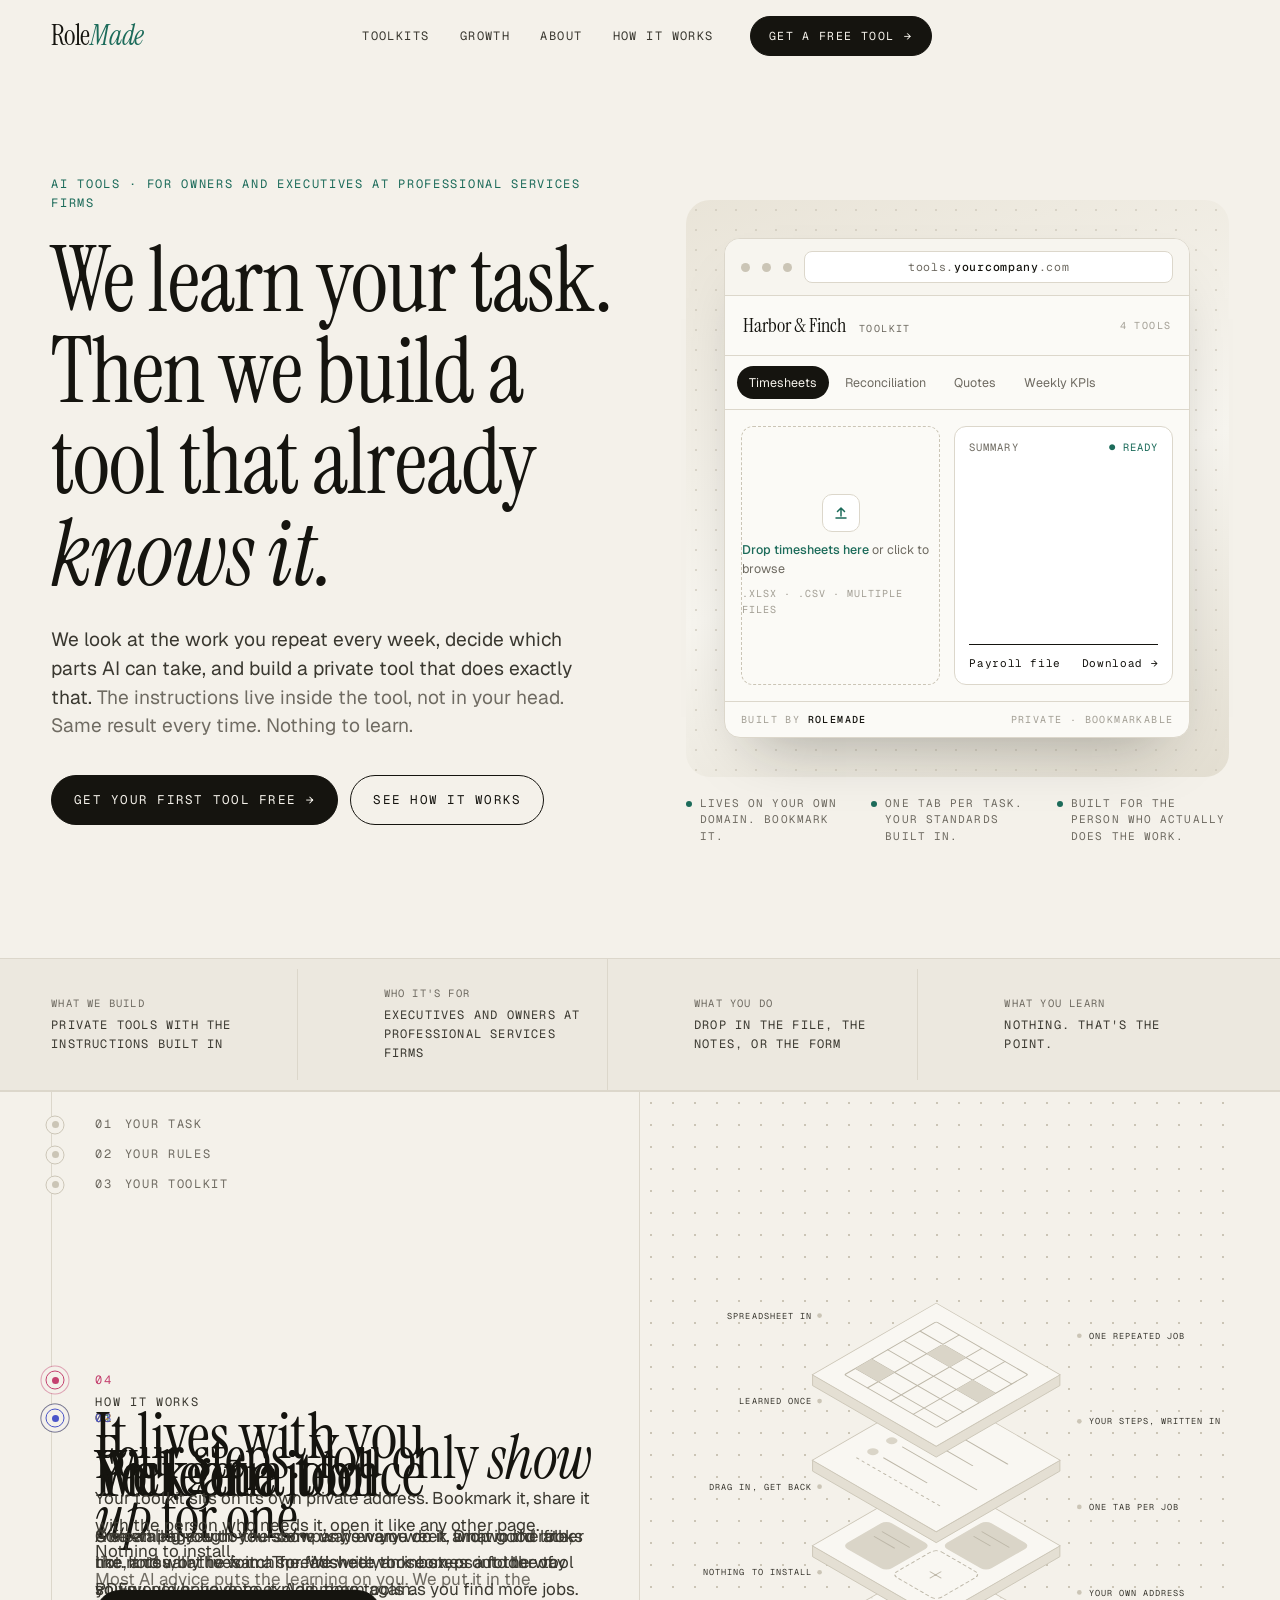
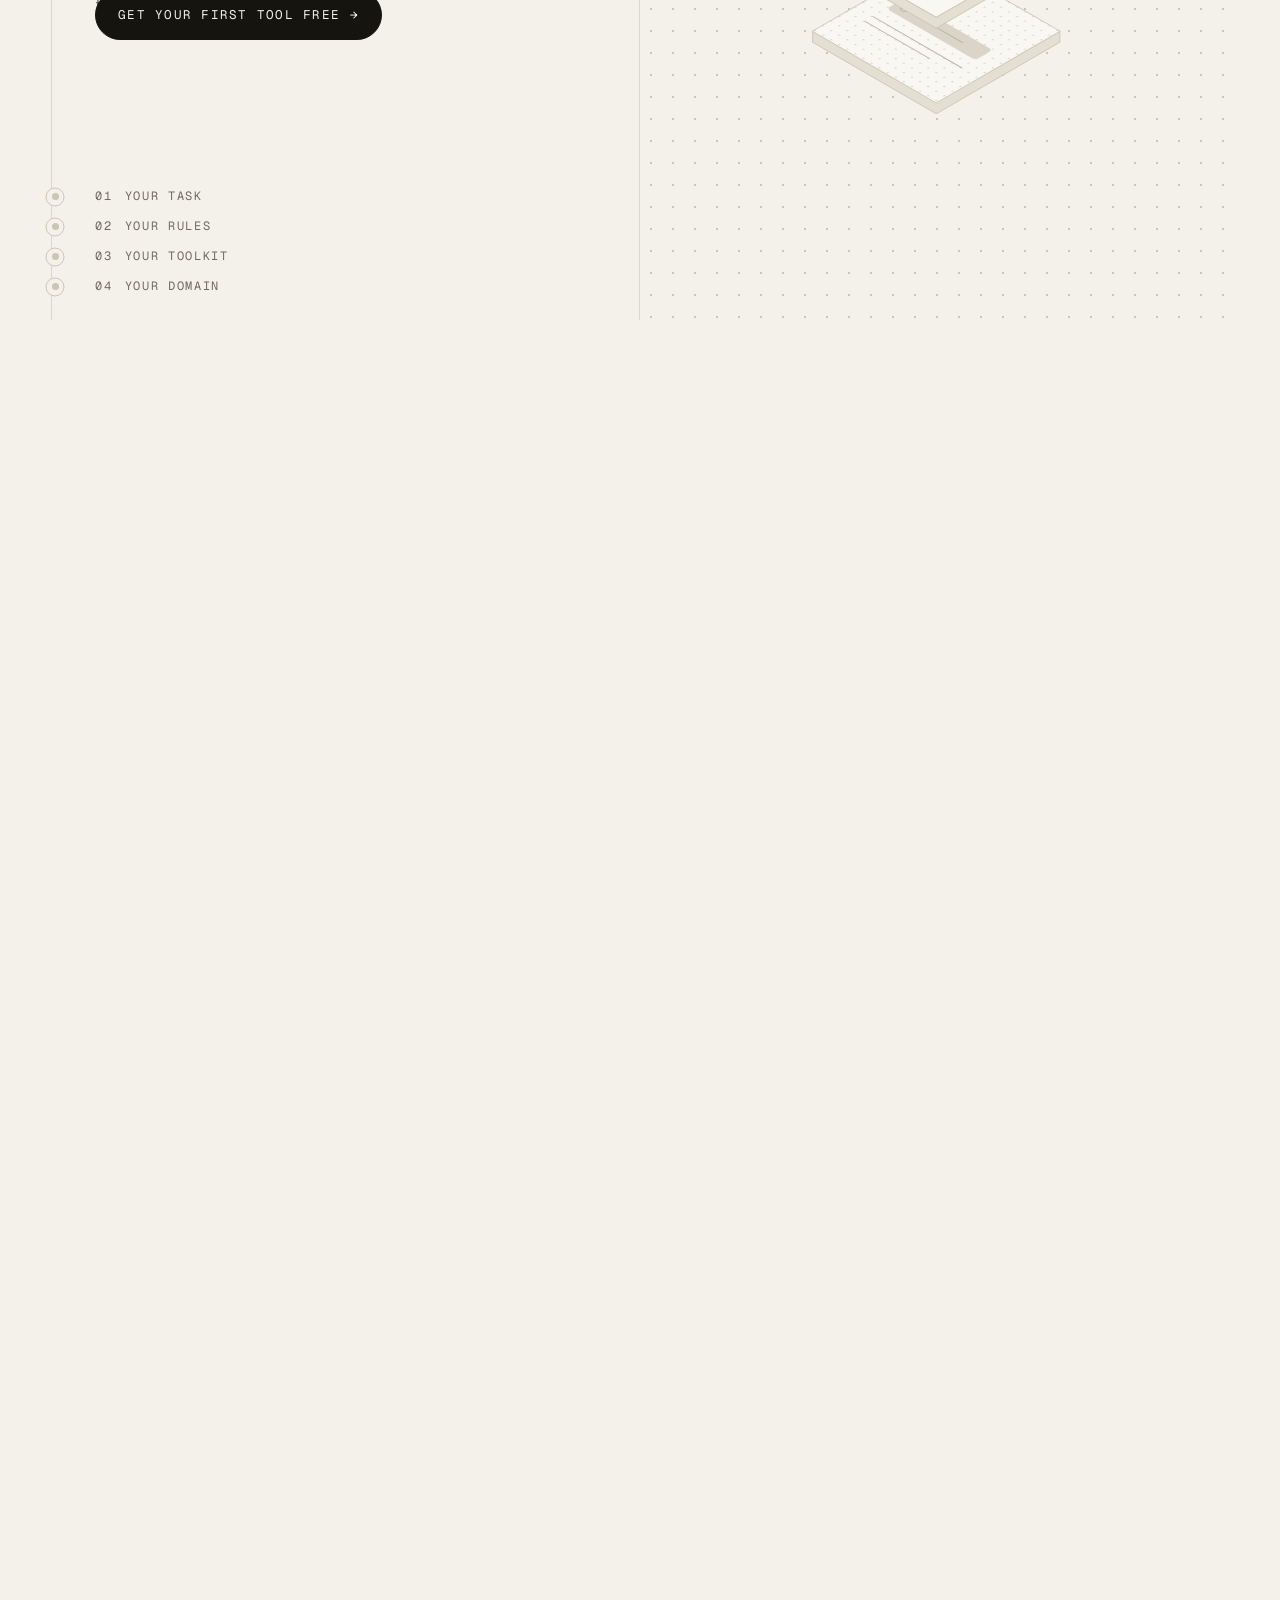
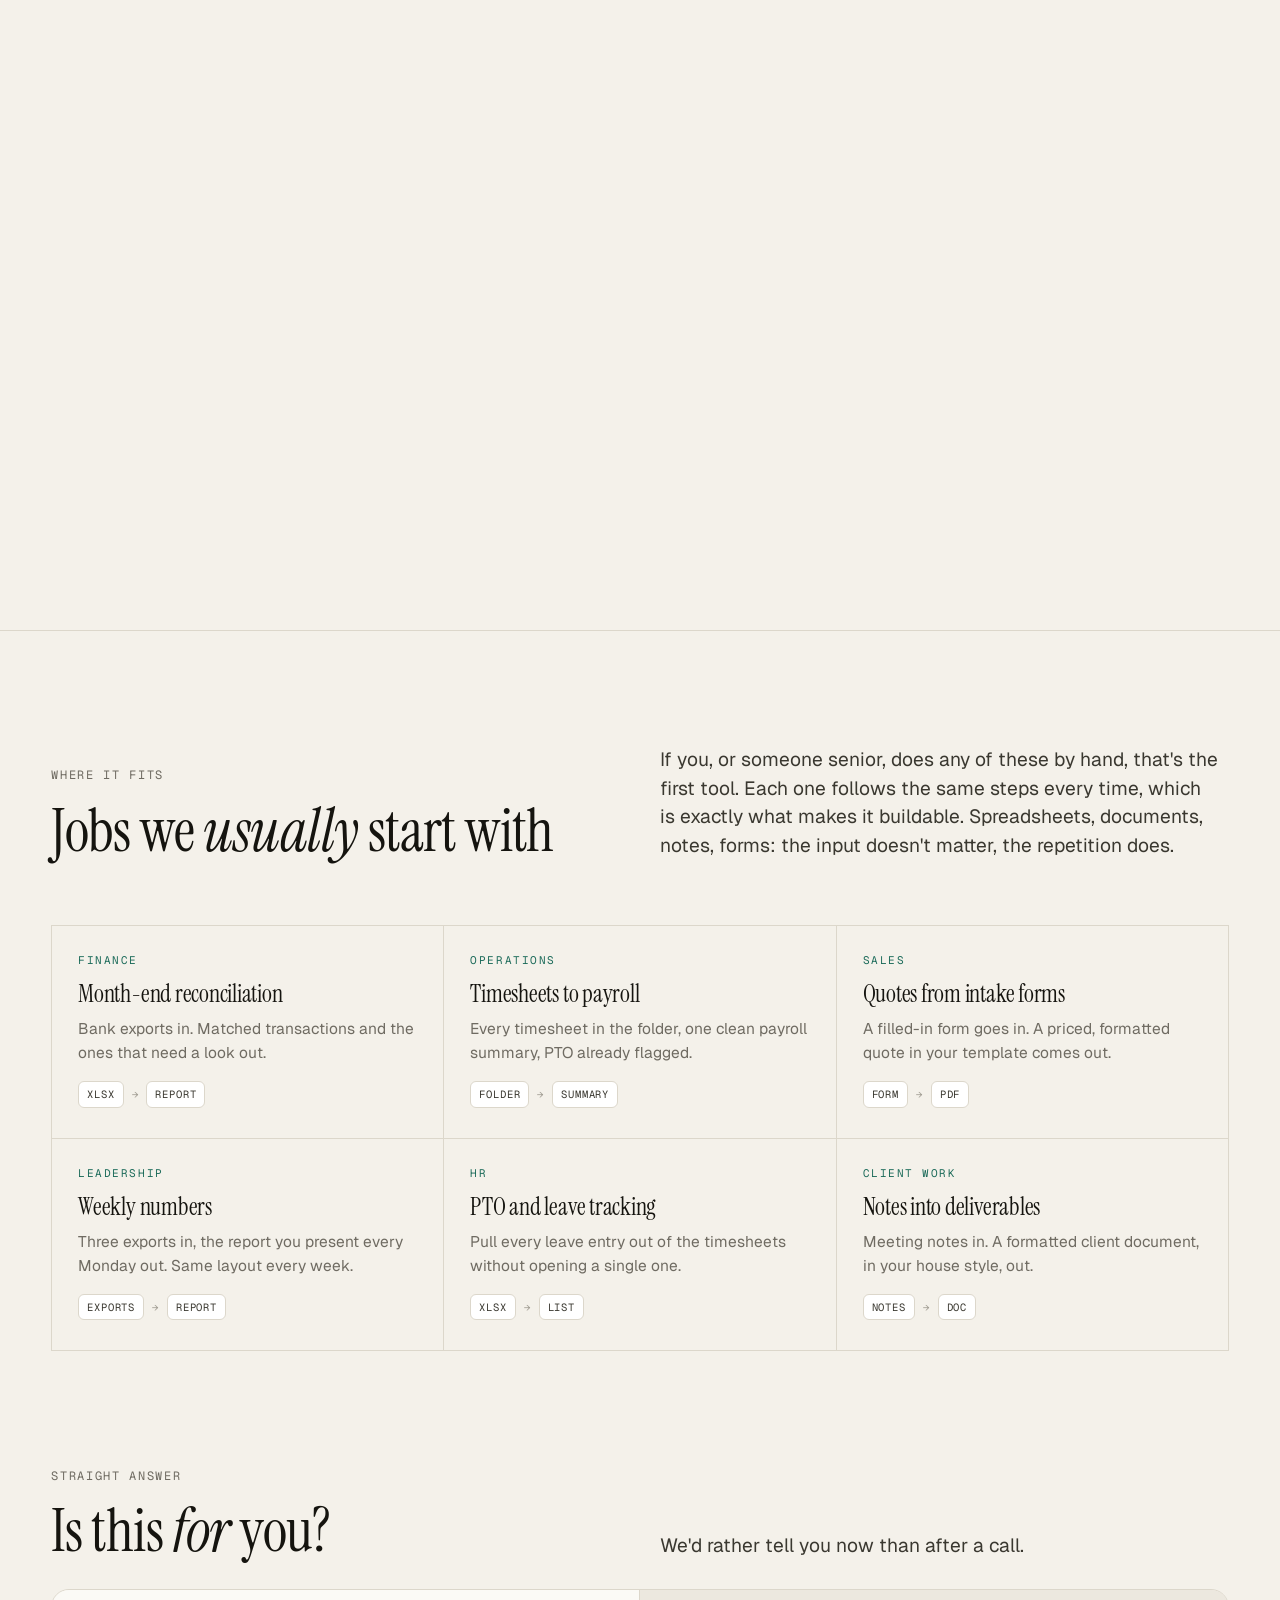
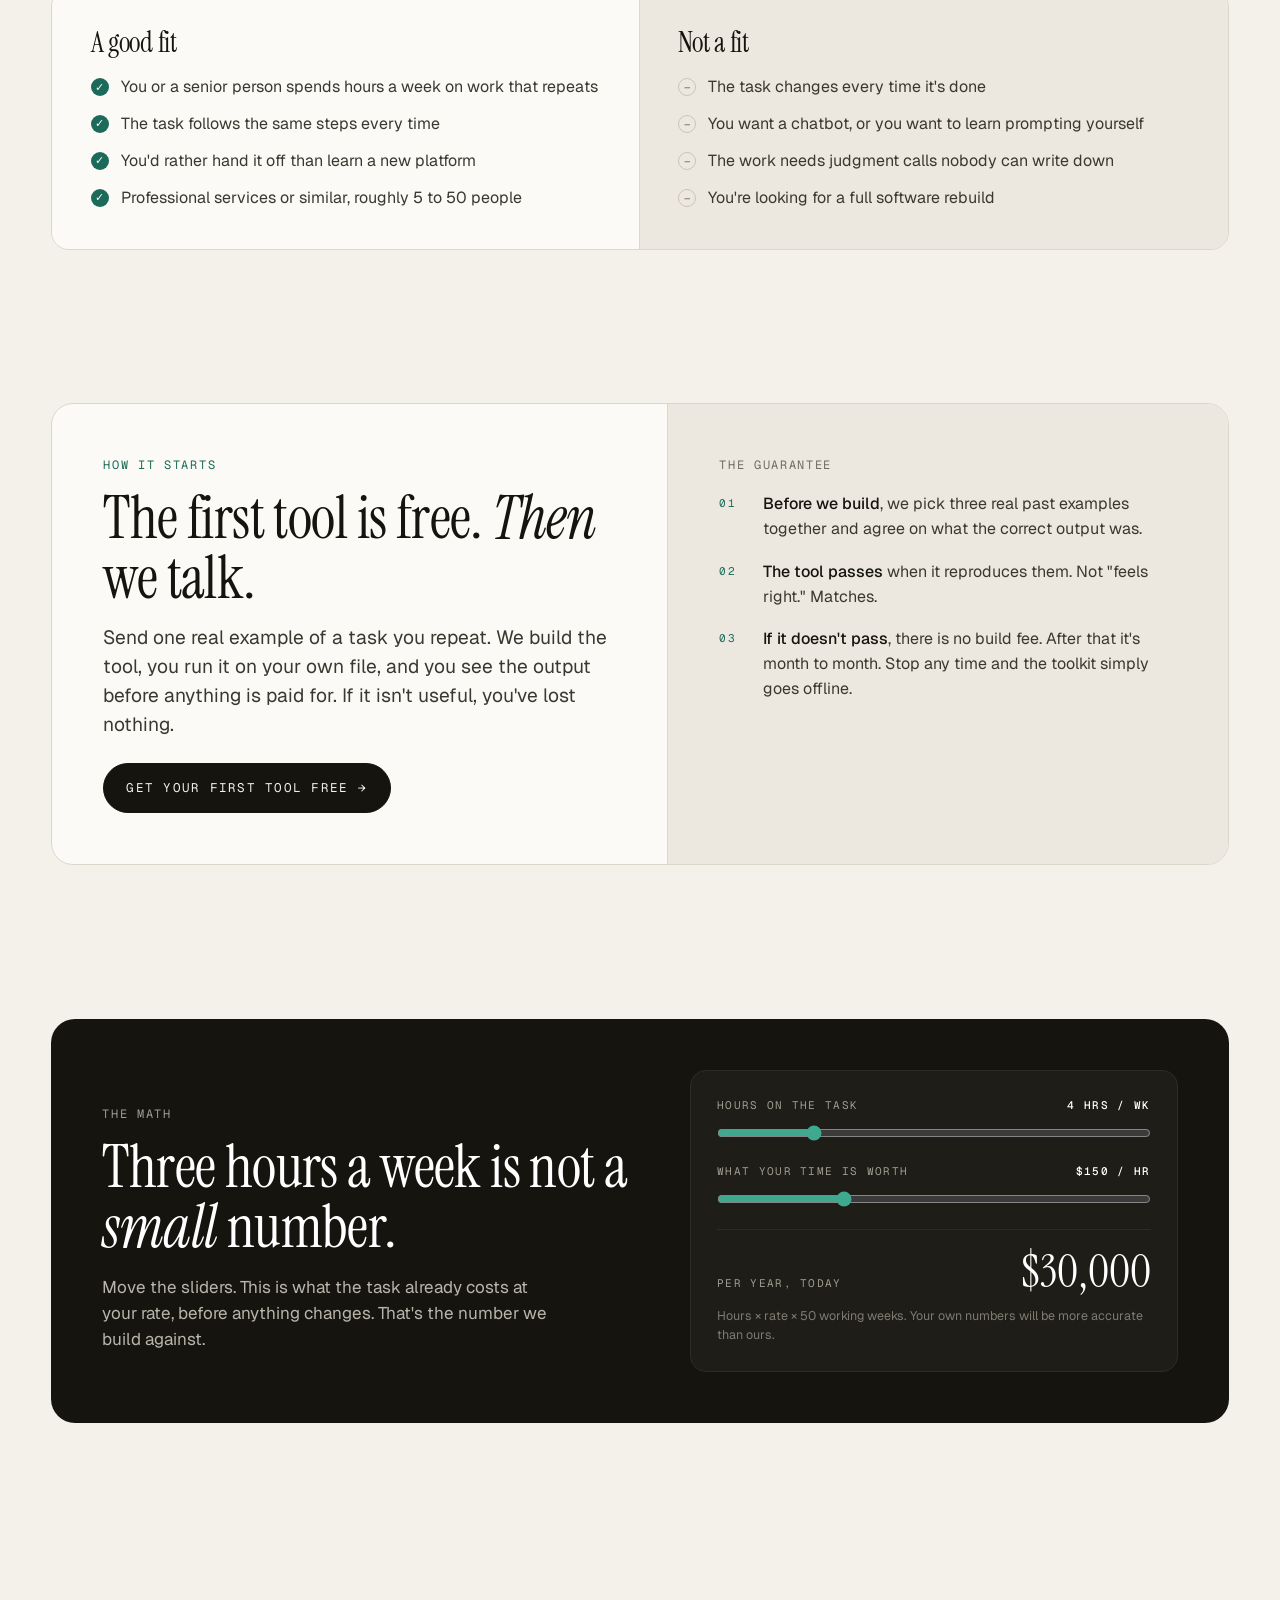
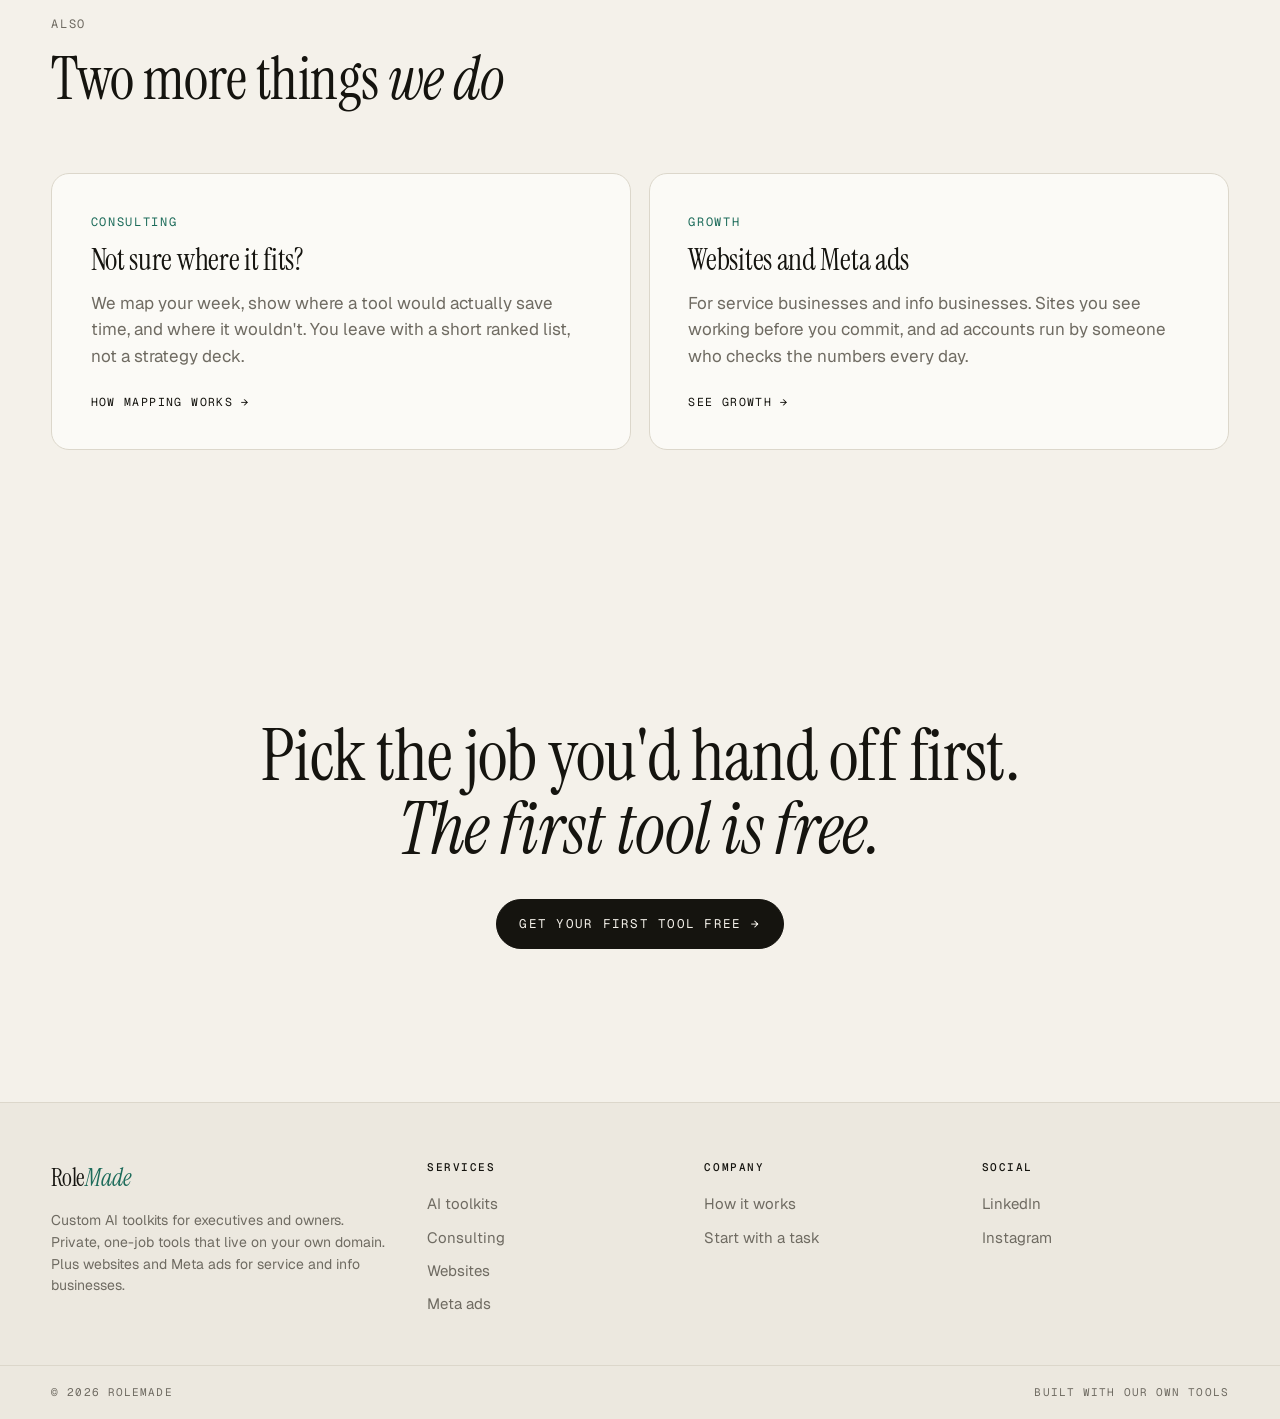
==== commit 348deb06: "Reposition copy: free first tool, pass-the-test guarantee, toolkit model Hero subtext rewritten arou" ====
--- a/index.html
+++ b/index.html
@@ -4,12 +4,12 @@
 <meta charset="utf-8">
 <meta name="viewport" content="width=device-width, initial-scale=1">
 <title>RoleMade — Custom AI toolkits for executives</title>
-<meta name="description" content="RoleMade builds private, one-job AI tools for executives and business owners. Drop a file in, get the finished work back. No prompts, no training.">
+<meta name="description" content="RoleMade builds private AI tools for owners and executives at professional services firms. The instructions live inside the tool. Same result every time. Nothing to learn.">
 <link rel="preconnect" href="https://fonts.googleapis.com">
 <link rel="preconnect" href="https://fonts.gstatic.com" crossorigin>
 <link href="https://fonts.googleapis.com/css2?family=Geist:wght@400;500&family=Geist+Mono:wght@400;500&family=Instrument+Serif:ital@0;1&display=swap" rel="stylesheet">
 <link rel="icon" href="assets/favicon.png">
-<link rel="stylesheet" href="styles.css?v=4">
+<link rel="stylesheet" href="styles.css?v=5">
 </head>
 <body>
 
@@ -21,7 +21,7 @@
       <a href="growth.html">Growth</a>
       <a href="about.html">About</a>
       <a href="index.html#how" class="how">How it works</a>
-      <a class="btn" href="start.html"><span class="l">Start with a task</span><span class="s">Start</span> <span class="arr">→</span></a>
+      <a class="btn" href="start.html"><span class="l">Get a free tool</span><span class="s">Free tool</span> <span class="arr">→</span></a>
     </nav>
     <div class="nav-r"><button class="burger" aria-controls="links" aria-expanded="false">Menu</button></div>
   </div>
@@ -31,14 +31,14 @@
 <section class="hero">
   <div class="wrap">
     <div>
-      <p class="eyebrow on rv">Custom AI toolkits · for executives and owners</p>
+      <p class="eyebrow on rv">AI tools · for owners and executives at professional services firms</p>
       <h1 class="rv d1">We learn your task. Then we build a tool that already <em>knows it.</em></h1>
-      <p class="lede rv d2">RoleMade builds private, one-job tools for the people running a business. You drop a file in and get the finished work back. <span class="dim">No prompts to write. Nothing to learn. Nothing new to install.</span></p>
+      <p class="lede rv d2">We look at the work you repeat every week, decide which parts AI can take, and build a private tool that does exactly that. <span class="dim">The instructions live inside the tool, not in your head. Same result every time. Nothing to learn.</span></p>
       <div class="cta rv d3">
-        <a class="btn" href="start.html">Start with a task <span class="arr">→</span></a>
+        <a class="btn" href="start.html">Get your first tool free <span class="arr">→</span></a>
         <a class="btn ghost" href="#how">See how it works</a>
       </div>
-      <p class="note rv d4"><i></i> Built for people who don't want to become AI experts</p>
+      <p class="note rv d4"><i></i> For people who still do recurring work themselves</p>
     </div>
 
     <div class="rv d2">
@@ -74,7 +74,7 @@
       </div>
       <div class="callouts">
         <div><i></i>Lives on your own domain. Bookmark it.</div>
-        <div><i></i>One tab per job. Your steps built in.</div>
+        <div><i></i>One tab per task. Your standards built in.</div>
         <div><i></i>Built for the person who actually does the work.</div>
       </div>
     </div>
@@ -82,9 +82,9 @@
 
   <div class="strip">
     <div class="wrap">
-      <div class="cell rv"><b>What we build</b>Private tools, one job each</div>
+      <div class="cell rv"><b>What we build</b>Private tools with the instructions built in</div>
       <div class="cell rv d1"><b>Who it's for</b>Executives and owners at professional services firms</div>
-      <div class="cell rv d2"><b>What you do</b>Drop the file in</div>
+      <div class="cell rv d2"><b>What you do</b>Drop in the file, the notes, or the form</div>
       <div class="cell rv d3"><b>What you learn</b>Nothing. That's the point.</div>
     </div>
   </div>
@@ -106,7 +106,7 @@
         <div class="j-state intro on" data-s="-1">
           <p class="eyebrow">How it works</p>
           <h2>Four steps. You only <em>show up</em> for one.</h2>
-          <p class="sub">Most AI advice puts the learning on you. We put it in the tool.</p>
+          <p class="sub">Most AI advice puts the learning on you. We put it in the tool, and the first one is free.</p>
         </div>
         <div class="j-state" data-s="0" style="--c:var(--s1)">
           <span class="k"></span>
@@ -126,7 +126,7 @@
           <span class="k"></span>
           <p class="n"><span>03</span><span class="t">Your toolkit</span></p>
           <h3>You get a tool</h3>
-          <p>A clean page with your company's name on it. Drag the file in, the finished work comes out the way you would have done it. Add more tools as you find more jobs.</p>
+          <p>A clean page with your company's name on it. Drop in the file, the notes, or the form. The finished work comes out the way you would have done it. Add more tools as you find more jobs.</p>
           
         </div>
         <div class="j-state" data-s="3" style="--c:var(--s4)">
@@ -134,7 +134,7 @@
           <p class="n"><span>04</span><span class="t">Your domain</span></p>
           <h3>It lives with you</h3>
           <p>Your toolkit sits on its own private address. Bookmark it, share it with the person who needs it, open it like any other page. Nothing to install.</p>
-          <div class="j-cta"><a class="btn" href="start.html">Start with a task <span class="arr">→</span></a></div>
+          <div class="j-cta"><a class="btn" href="start.html">Get your first tool free <span class="arr">→</span></a></div>
         </div>
         </div>
         <div class="j-next">
@@ -241,7 +241,7 @@
   <div class="wrap">
     <div class="sec-head">
       <div class="rv"><p class="eyebrow">Where it fits</p><h2>Jobs we <em>usually</em> start with</h2></div>
-      <p class="lede rv d1">If you, or someone senior, does any of these by hand, that's the first tool. Every one of them follows the same steps each time, which is exactly what makes it buildable.</p>
+      <p class="lede rv d1">If you, or someone senior, does any of these by hand, that's the first tool. Each one follows the same steps every time, which is exactly what makes it buildable. Spreadsheets, documents, notes, forms: the input doesn't matter, the repetition does.</p>
     </div>
     <div class="jobs">
       <div class="job rv"><p class="r">Finance</p><h3>Month-end reconciliation</h3><p>Bank exports in. Matched transactions and the ones that need a look out.</p><div class="io"><span>XLSX</span><i>→</i><span>Report</span></div></div>
@@ -265,7 +265,7 @@
       <div class="yes">
         <h3>A good fit</h3>
         <ul>
-          <li><i>✓</i>You or a senior person spends hours a week on repetitive data work</li>
+          <li><i>✓</i>You or a senior person spends hours a week on work that repeats</li>
           <li><i>✓</i>The task follows the same steps every time</li>
           <li><i>✓</i>You'd rather hand it off than learn a new platform</li>
           <li><i>✓</i>Professional services or similar, roughly 5 to 50 people</li>
@@ -275,10 +275,32 @@
         <h3>Not a fit</h3>
         <ul>
           <li><i>–</i>The task changes every time it's done</li>
-          <li><i>–</i>You want a chatbot to talk to</li>
+          <li><i>–</i>You want a chatbot, or you want to learn prompting yourself</li>
           <li><i>–</i>The work needs judgment calls nobody can write down</li>
           <li><i>–</i>You're looking for a full software rebuild</li>
         </ul>
+      </div>
+    </div>
+  </div>
+</section>
+
+<!-- PROOF FIRST -->
+<section class="sec tight">
+  <div class="wrap">
+    <div class="proof rv">
+      <div class="proof-a">
+        <p class="eyebrow on">How it starts</p>
+        <h2>The first tool is free. <em>Then</em> we talk.</h2>
+        <p class="lede" style="margin-top:16px">Send one real example of a task you repeat. We build the tool, you run it on your own file, and you see the output before anything is paid for. If it isn't useful, you've lost nothing.</p>
+        <div style="margin-top:24px"><a class="btn" href="start.html">Get your first tool free <span class="arr">→</span></a></div>
+      </div>
+      <div class="proof-b">
+        <p class="eyebrow">The guarantee</p>
+        <ol class="rule">
+          <li><b>Before we build</b>, we pick three real past examples together and agree on what the correct output was.</li>
+          <li><b>The tool passes</b> when it reproduces them. Not "feels right." Matches.</li>
+          <li><b>If it doesn't pass</b>, there is no build fee. After that it's month to month. Stop any time and the toolkit simply goes offline.</li>
+        </ol>
       </div>
     </div>
   </div>
@@ -331,8 +353,8 @@
 <!-- CLOSE -->
 <section class="close">
   <div class="wrap">
-    <h2 class="rv">Pick the job you'd hand off first. <em>We'll take it from there.</em></h2>
-    <a class="btn rv d1" href="start.html">Start with a task <span class="arr">→</span></a>
+    <h2 class="rv">Pick the job you'd hand off first. <em>The first tool is free.</em></h2>
+    <a class="btn rv d1" href="start.html">Get your first tool free <span class="arr">→</span></a>
   </div>
 </section>
 
@@ -349,6 +371,6 @@
   <div class="base"><div class="wrap"><span>© 2026 RoleMade</span><span>Built with our own tools</span></div></div>
 </footer>
 
-<script src="site.js?v=4"></script>
+<script src="site.js?v=5"></script>
 </body>
 </html>
--- a/styles.css
+++ b/styles.css
@@ -342,3 +342,18 @@
 .socials a:hover{border-bottom-color:var(--ink)}
 footer .col a.brand{color:var(--ink);font-size:24px;margin-bottom:0}
 @media(max-width:900px){.about-grid{grid-template-columns:1fr}.portrait{max-width:420px}}
+
+/* proof + guarantee */
+.proof{display:grid;grid-template-columns:1.1fr 1fr;gap:0;border:1px solid var(--line);border-radius:22px;overflow:hidden;background:var(--card)}
+.proof > div{padding:clamp(28px,4vw,52px)}
+.proof-a{border-right:1px solid var(--line)}
+.proof-a h2{margin-top:14px}
+.proof-b{background:var(--paper-2)}
+.rule{list-style:none;margin:18px 0 0;padding:0;counter-reset:r;display:grid;gap:18px}
+.rule li{position:relative;padding-left:44px;color:var(--ink-2);font-size:16px;line-height:1.55}
+.rule li::before{counter-increment:r;content:"0" counter(r);position:absolute;left:0;top:3px;font-family:var(--mono);font-size:11px;letter-spacing:.14em;color:var(--accent)}
+.rule li b{font-weight:500;color:var(--ink)}
+.jobs.cap .job h3{font-size:22px}
+.form label .opt{font-size:10px;color:var(--faint);margin-left:8px;letter-spacing:.1em}
+.form input::placeholder{color:var(--faint)}
+@media(max-width:820px){.proof{grid-template-columns:1fr}.proof-a{border-right:0;border-bottom:1px solid var(--line)}}
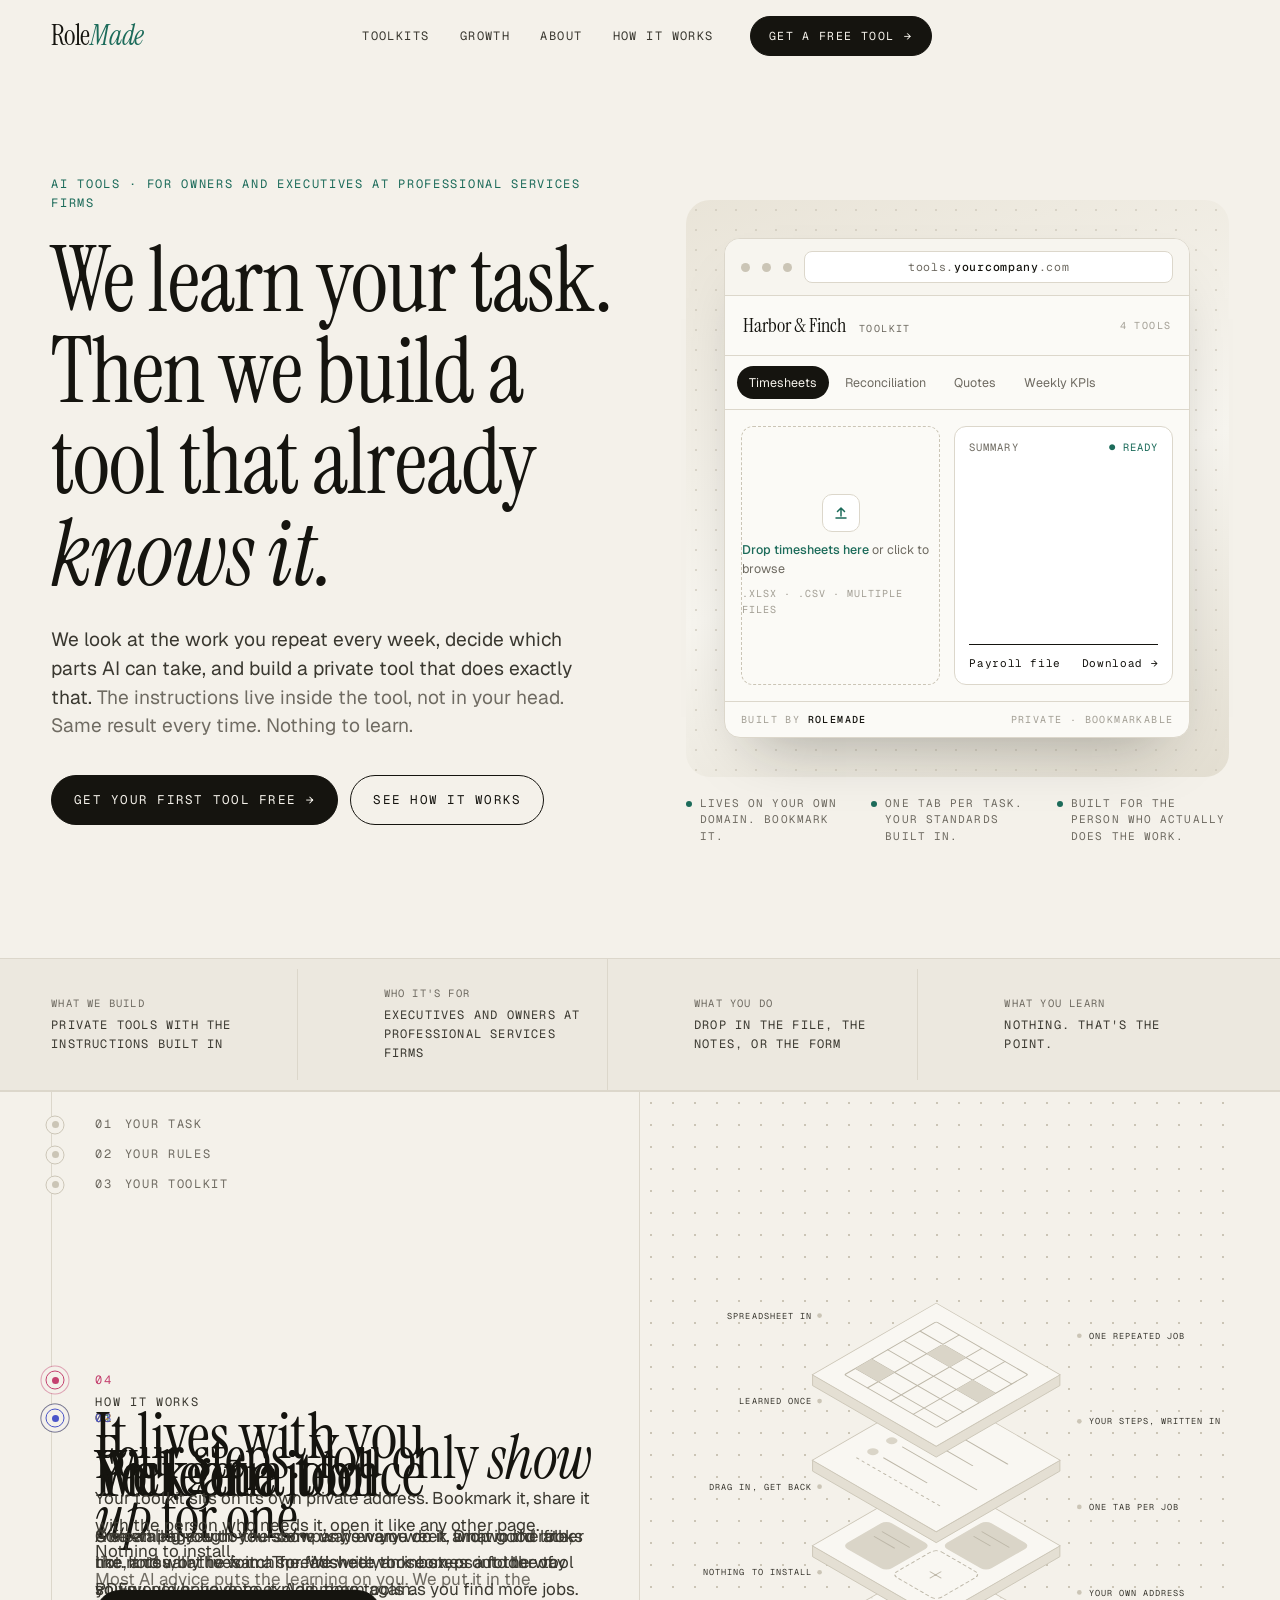
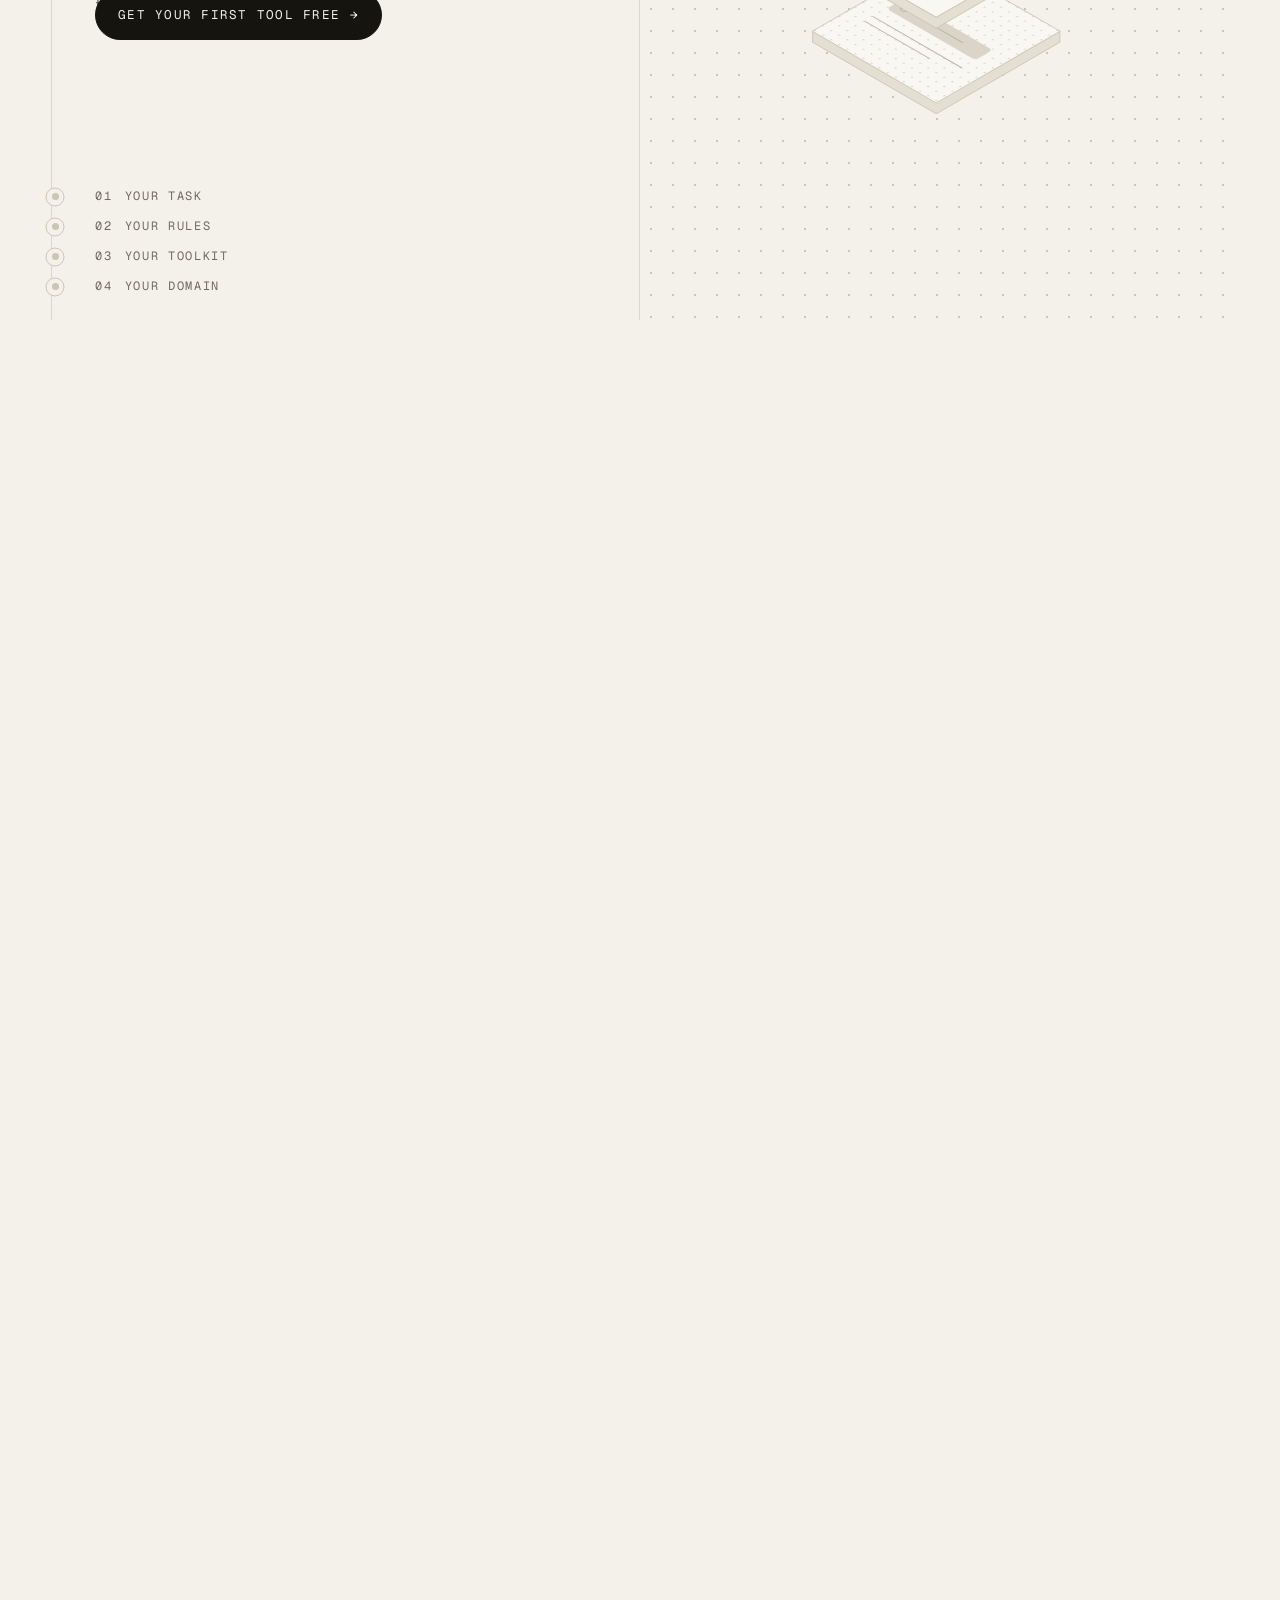
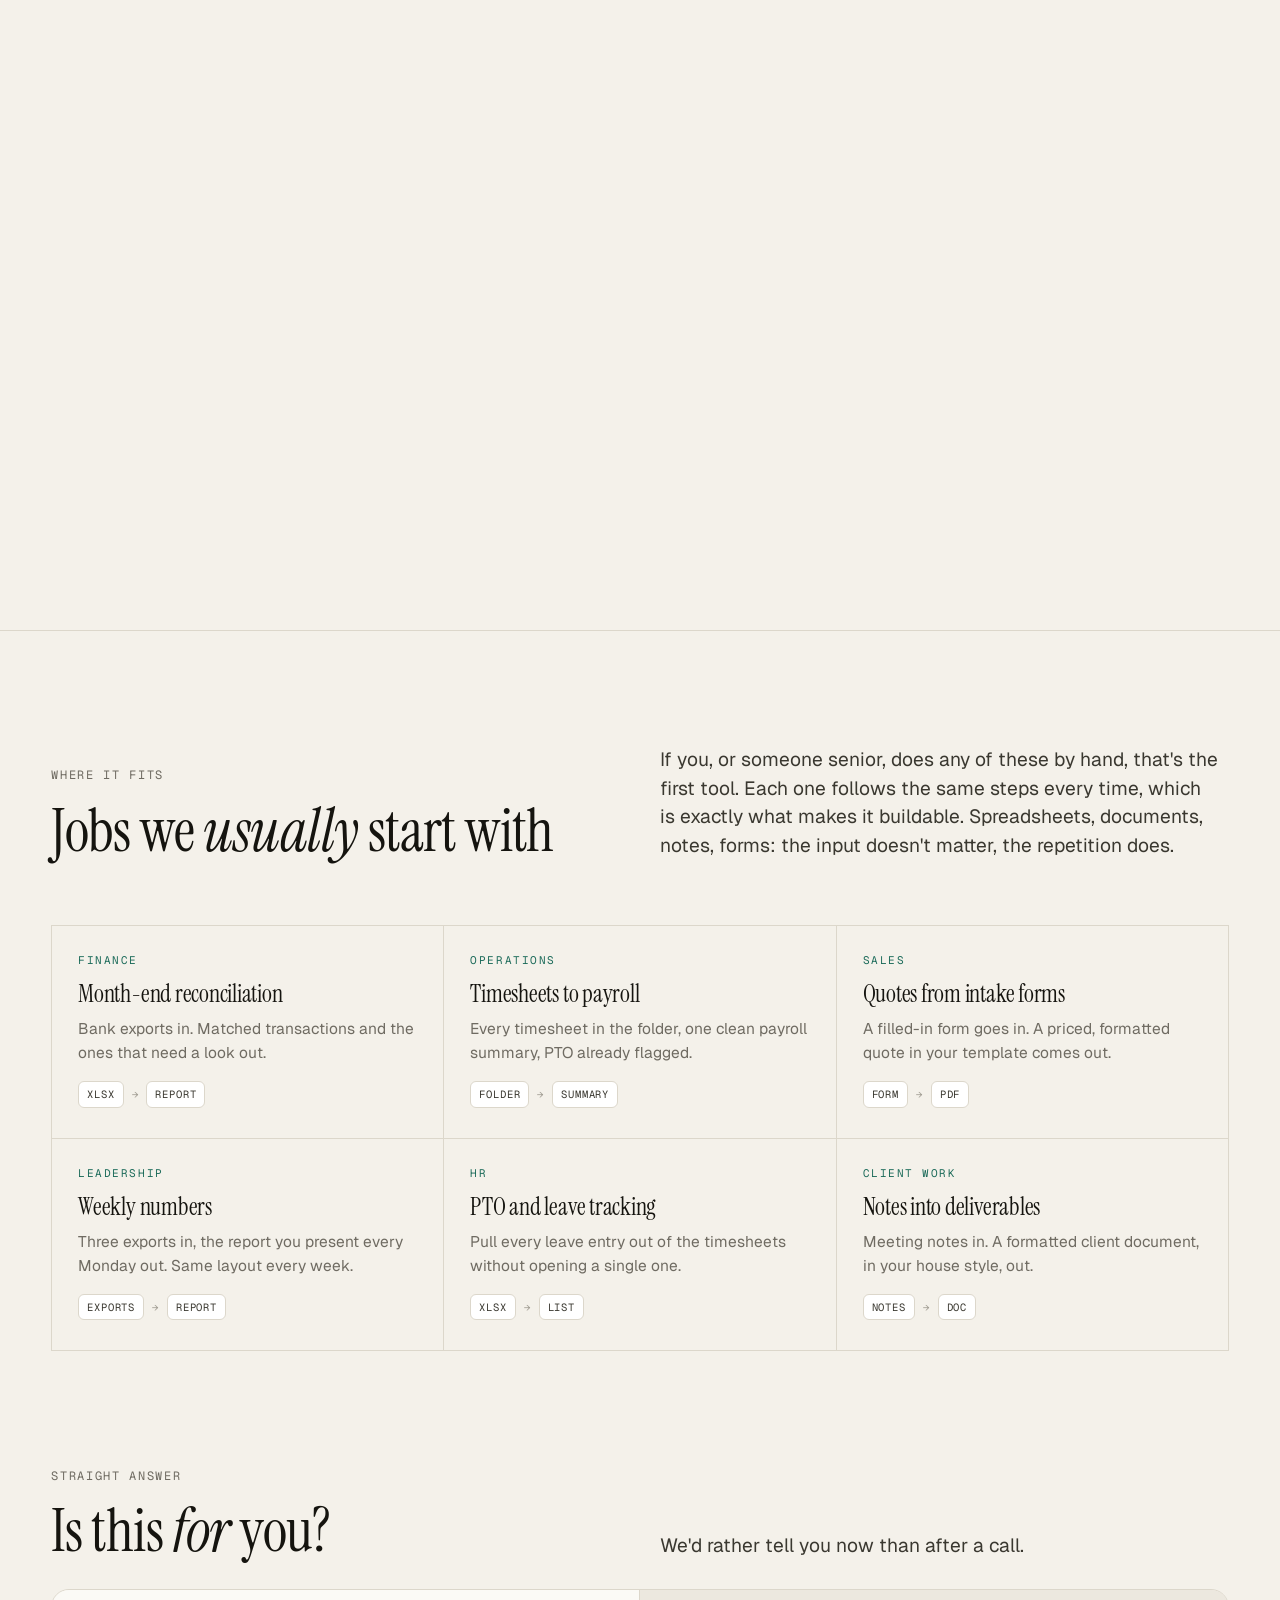
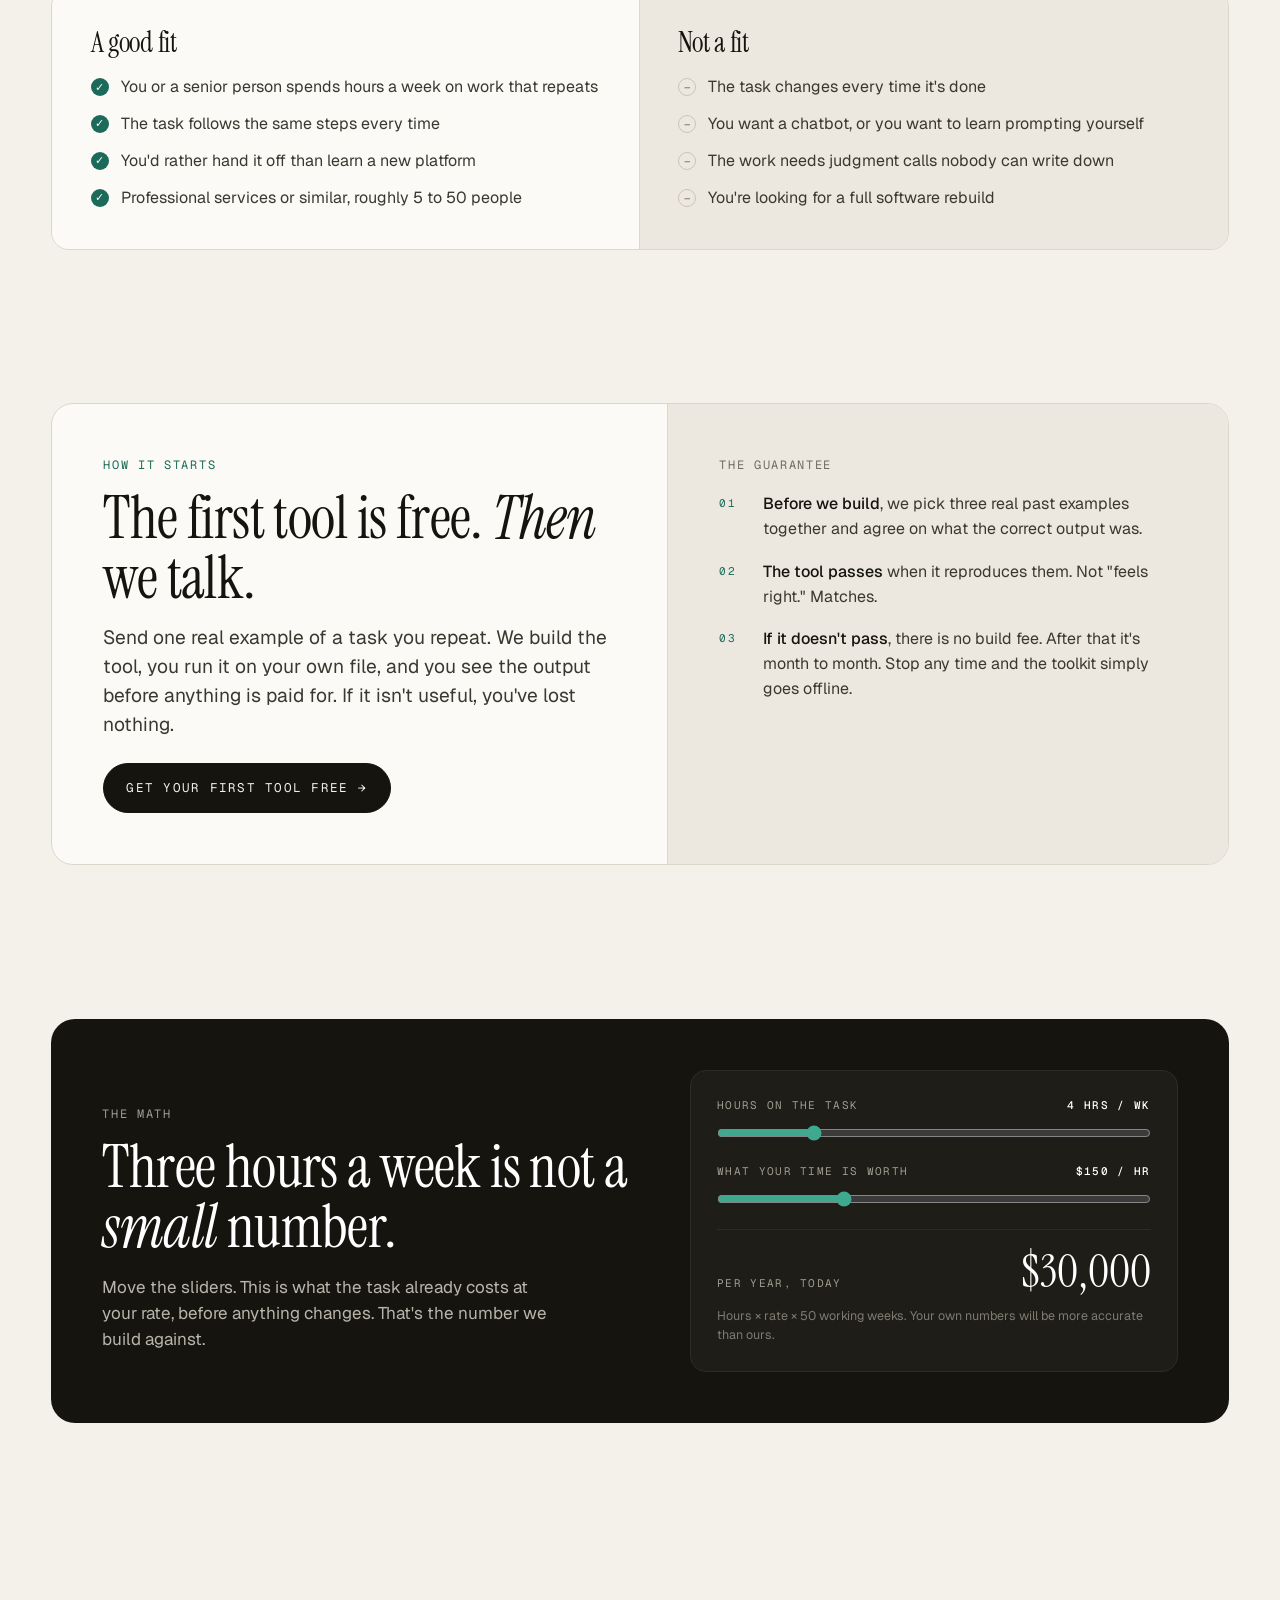
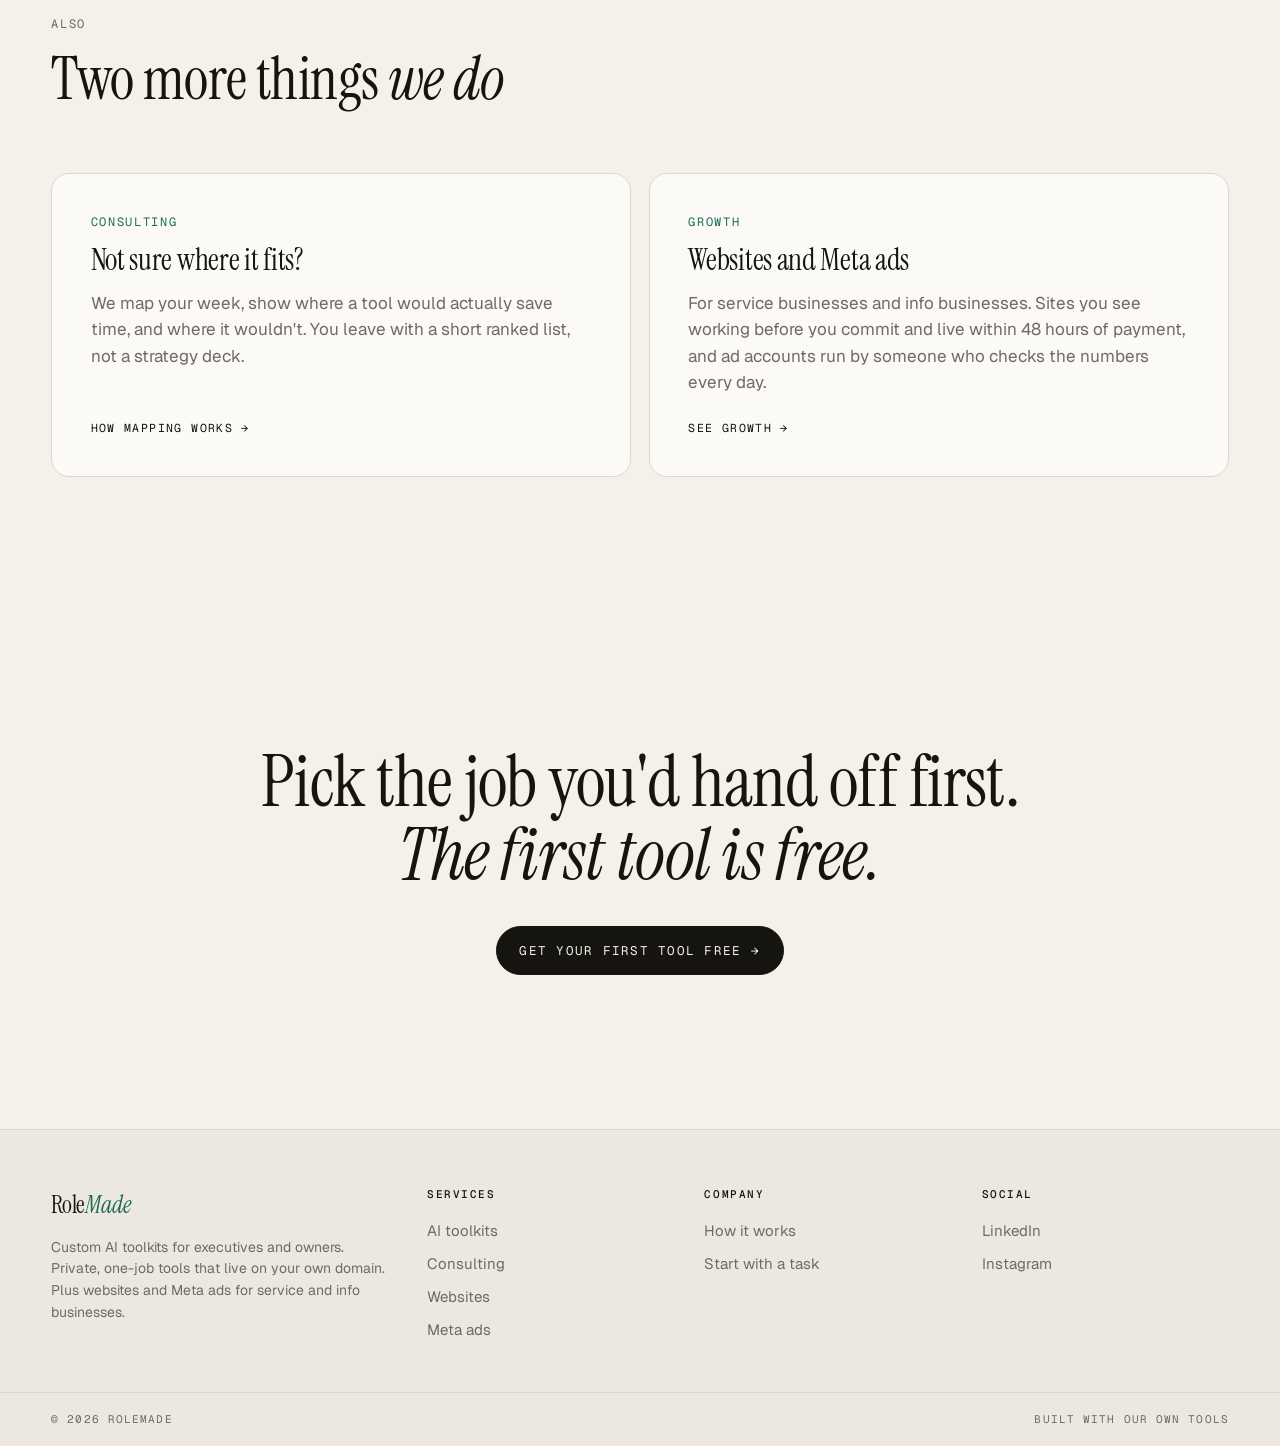
==== commit b2af0992: "Websites: live within 48 hours of payment Co-Authored-By: Claude Fable 5.1 <noreply@anthropic.com>" ====
--- a/index.html
+++ b/index.html
@@ -343,7 +343,7 @@
       <a class="card rv d1" href="growth.html">
         <p class="eyebrow on">Growth</p>
         <h3>Websites and Meta ads</h3>
-        <p>For service businesses and info businesses. Sites you see working before you commit, and ad accounts run by someone who checks the numbers every day.</p>
+        <p>For service businesses and info businesses. Sites you see working before you commit and live within 48 hours of payment, and ad accounts run by someone who checks the numbers every day.</p>
         <span class="more">See growth <span class="arr">→</span></span>
       </a>
     </div>
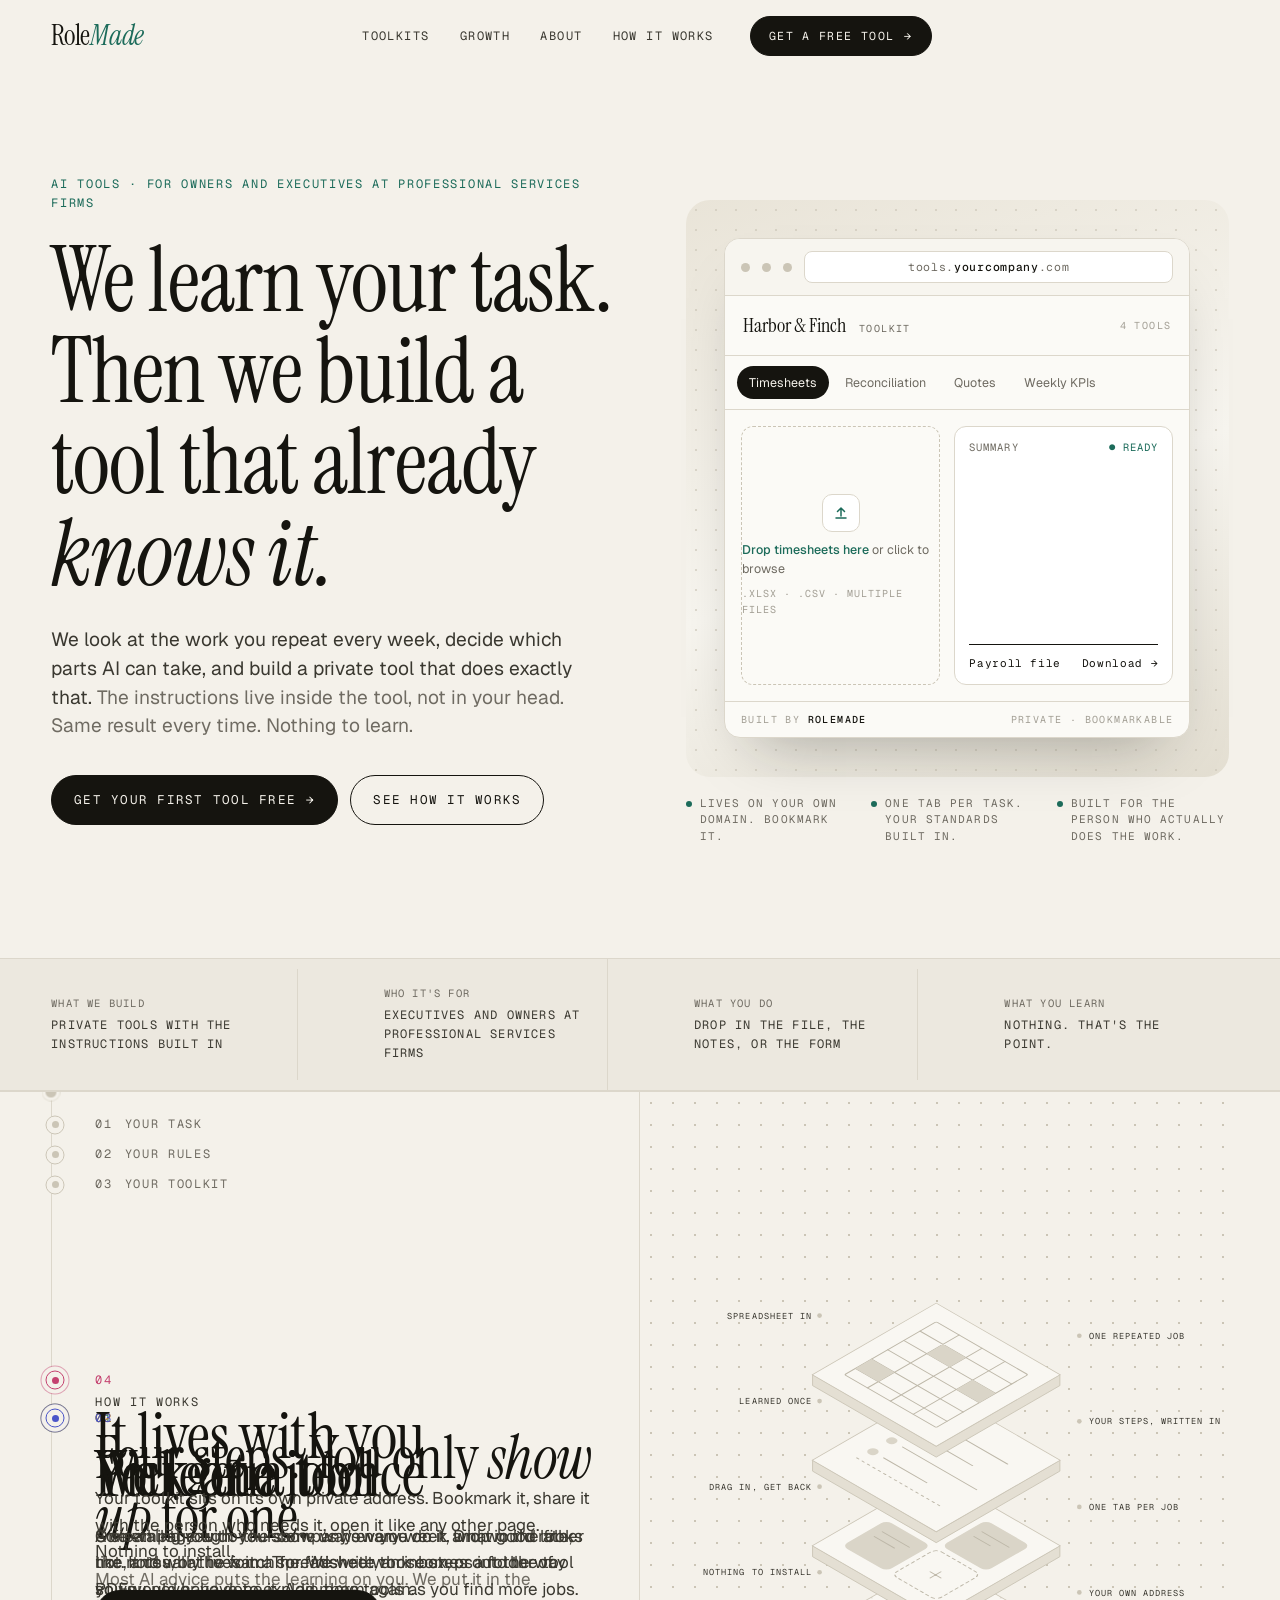
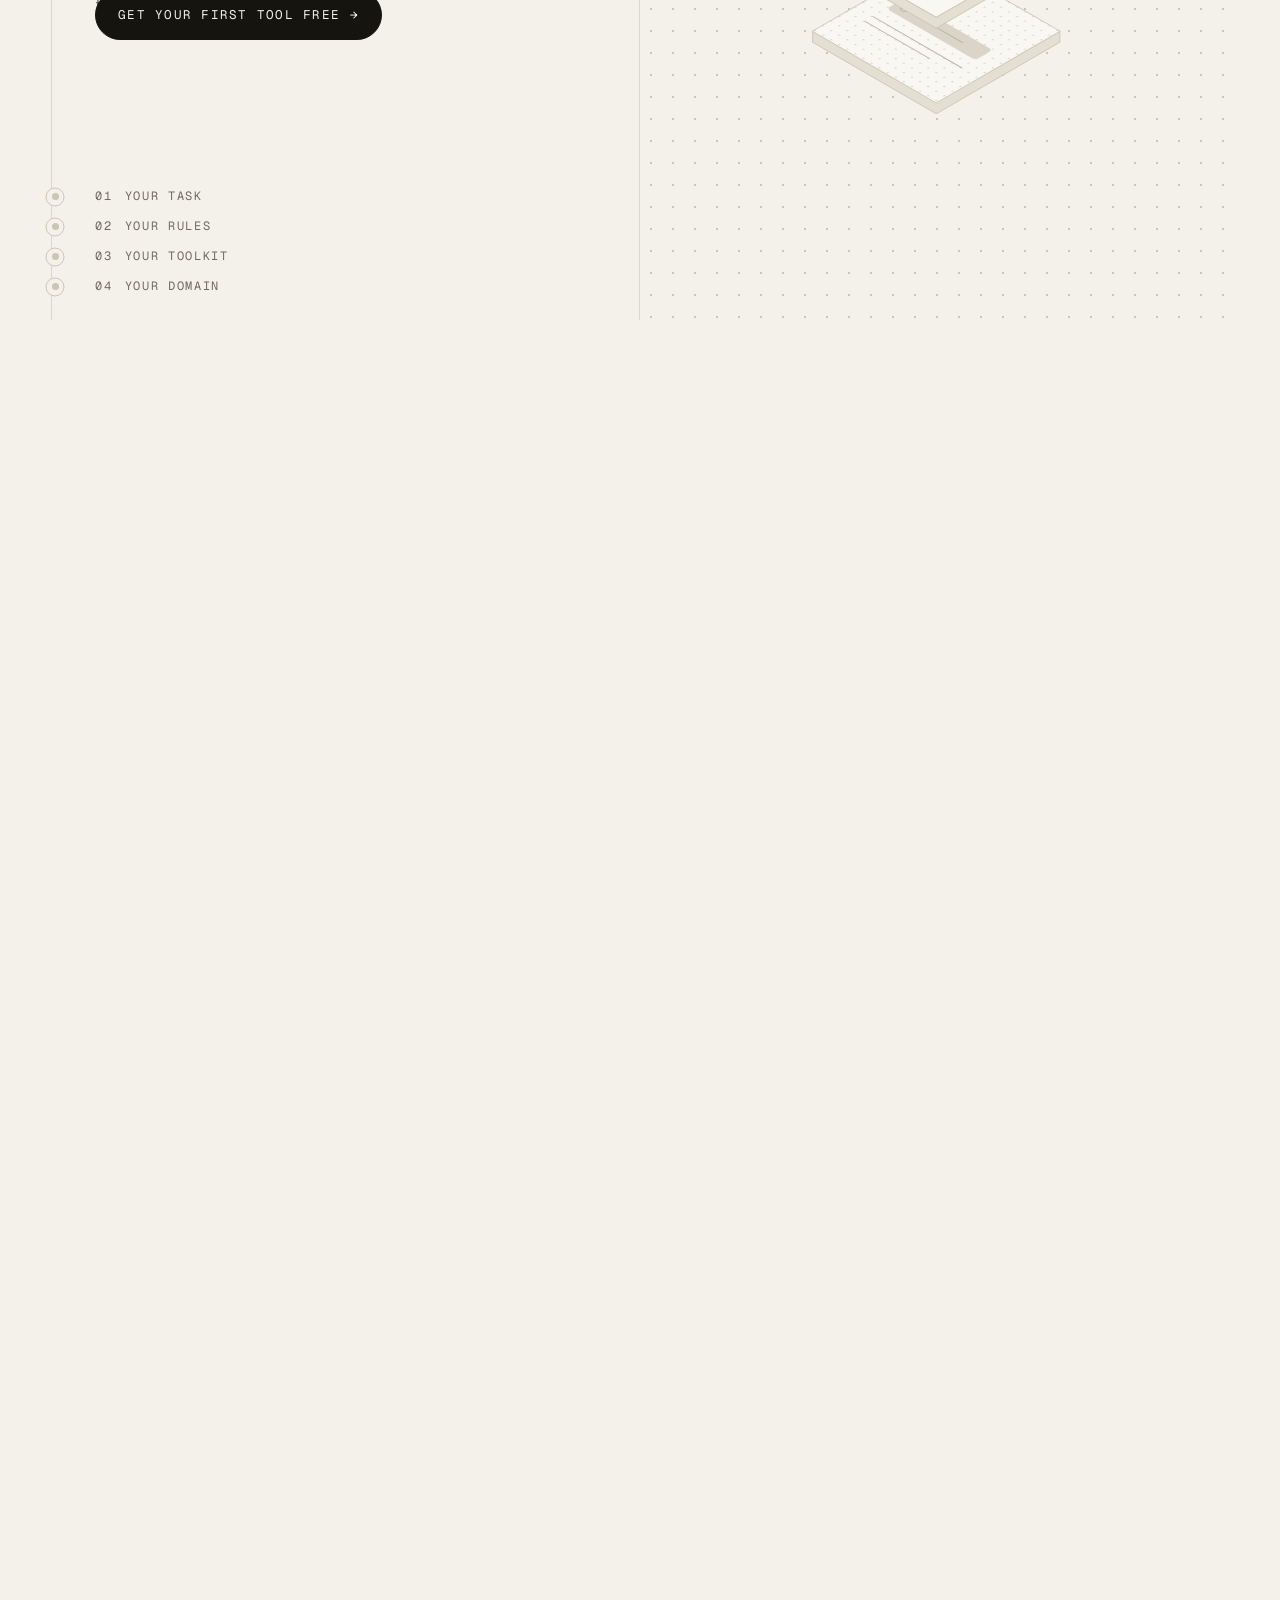
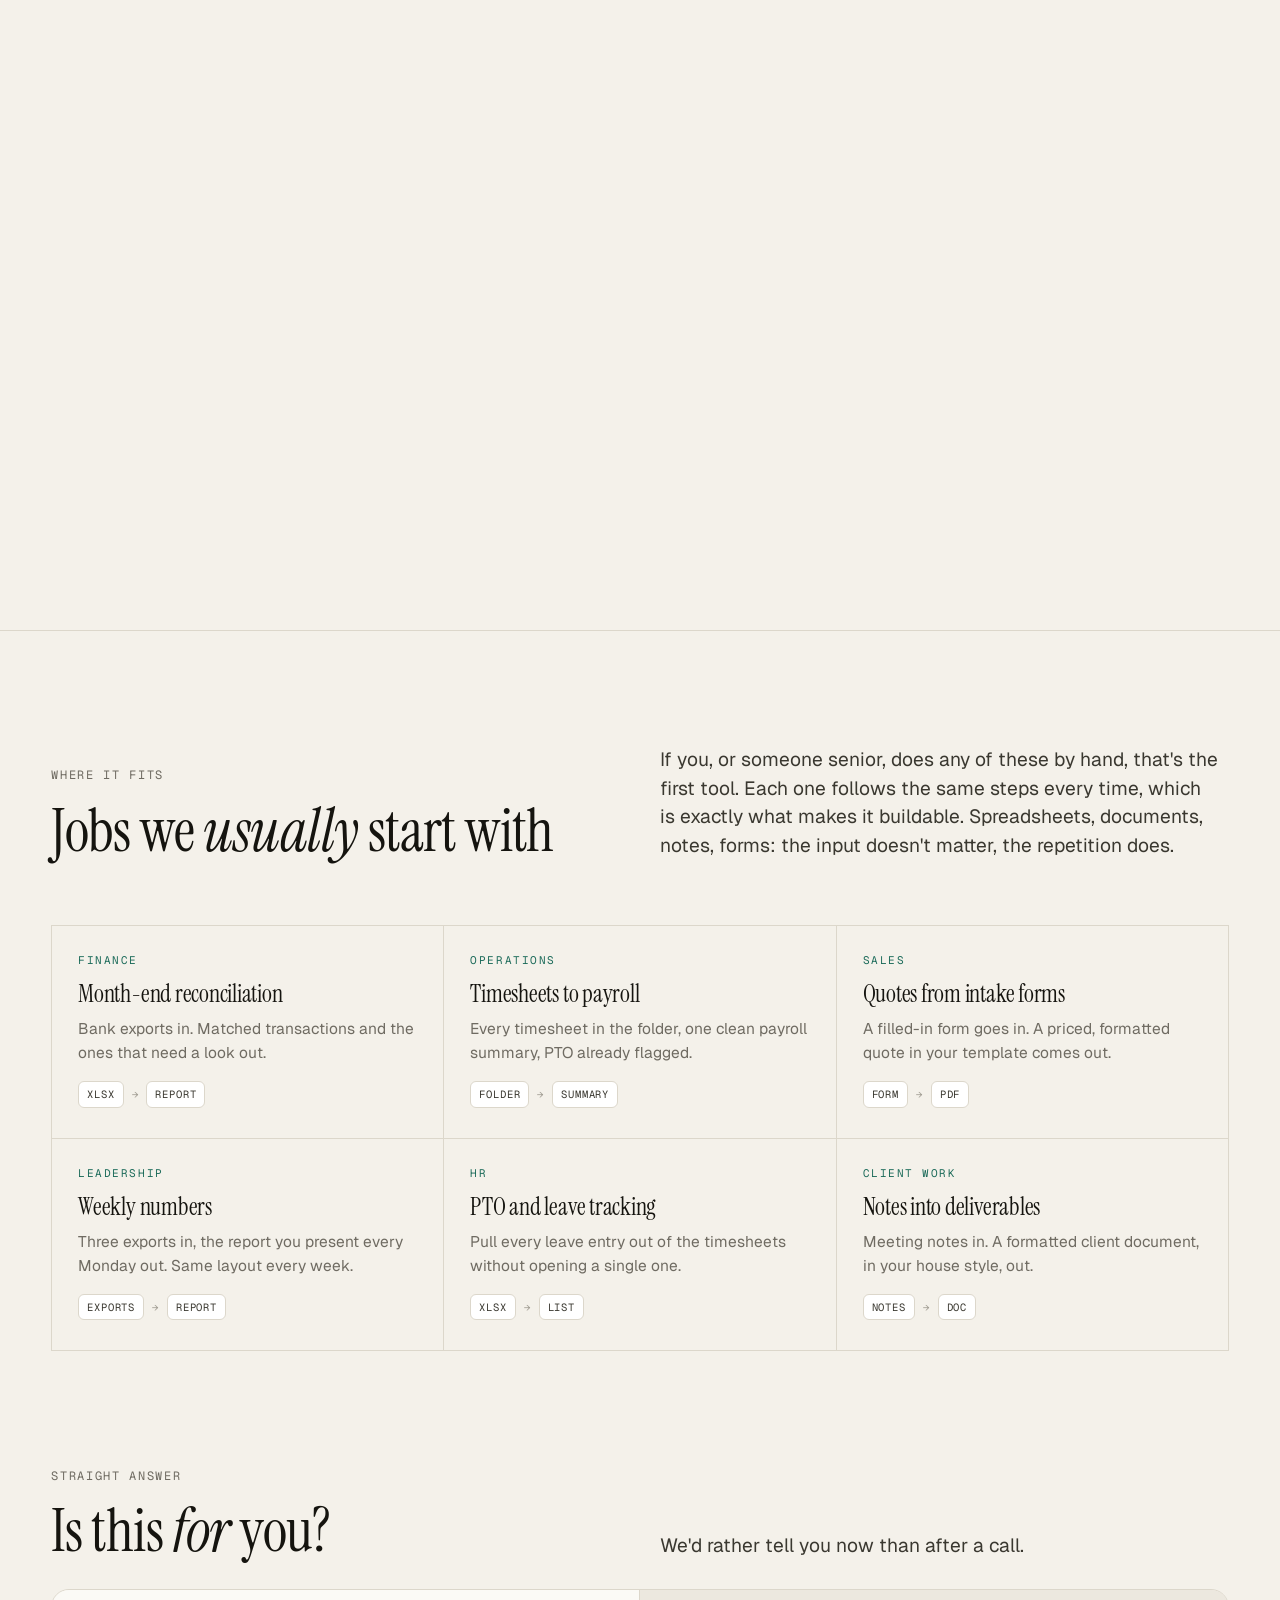
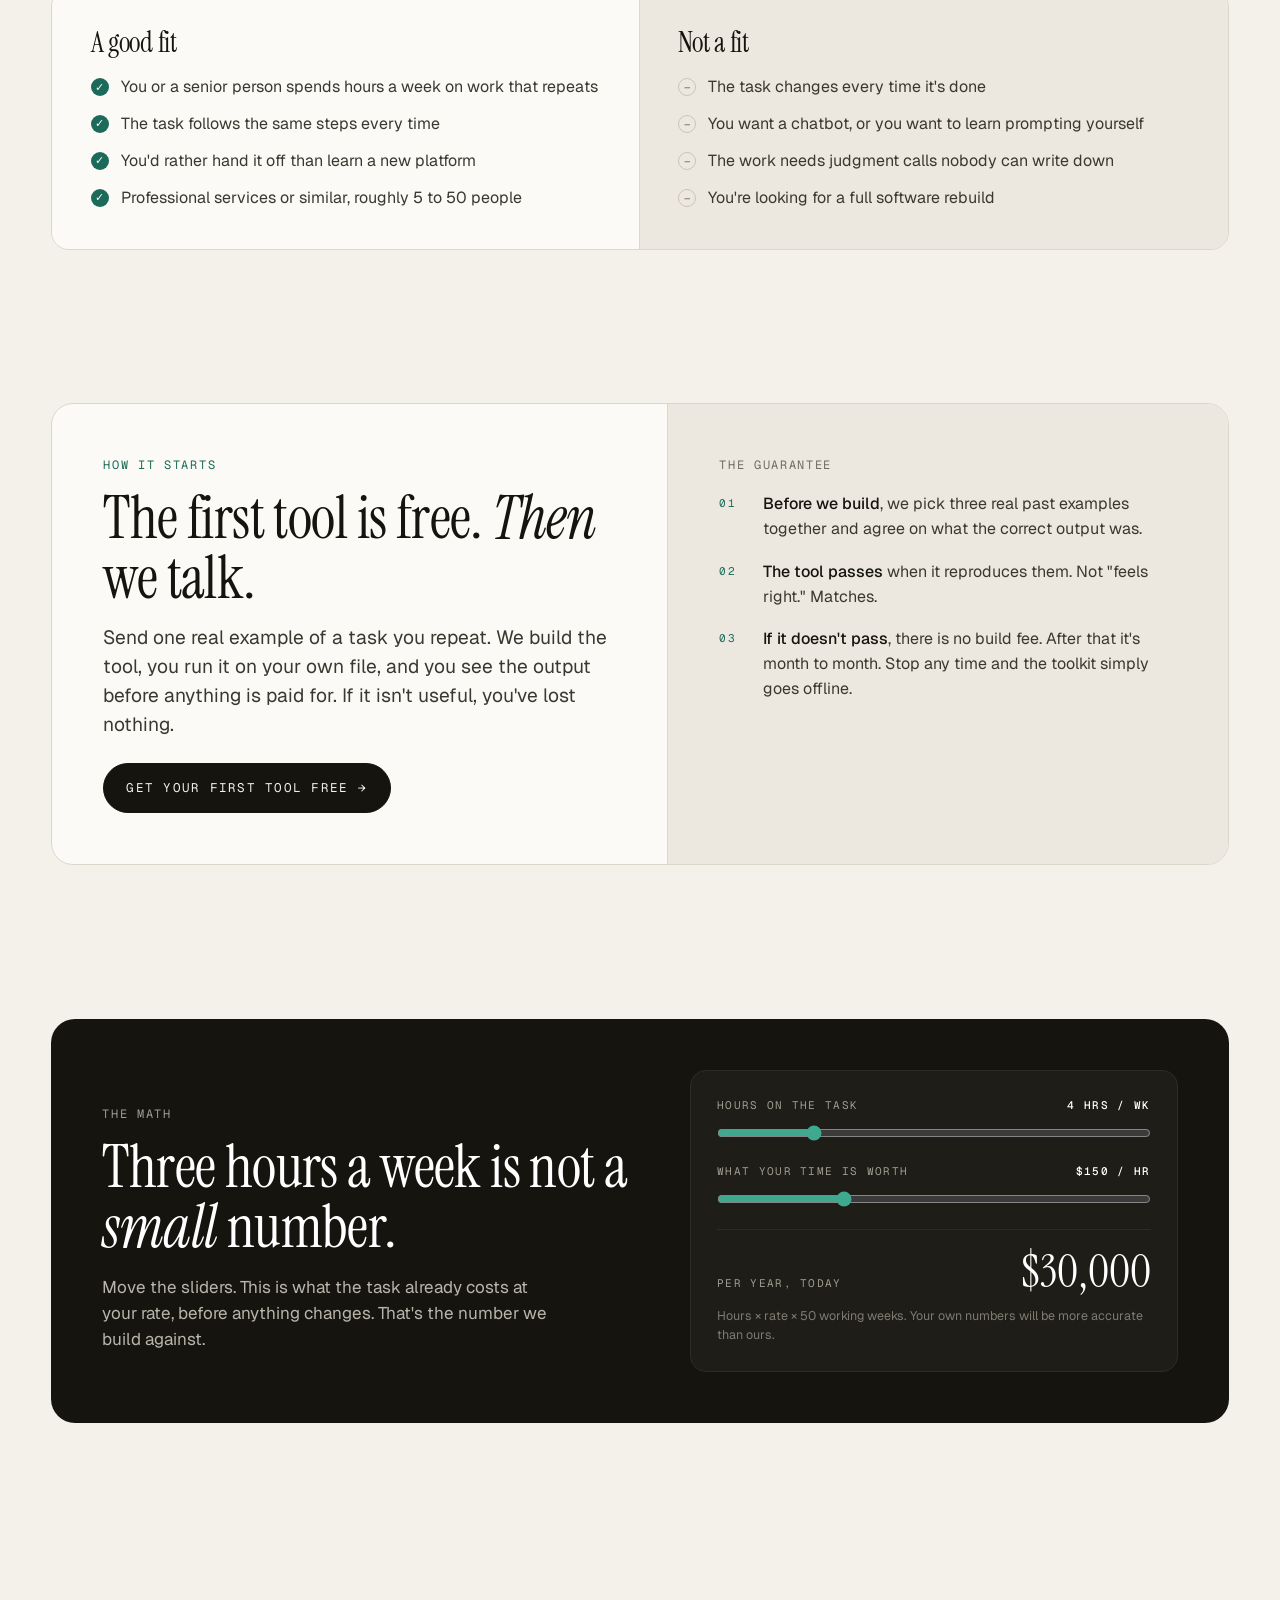
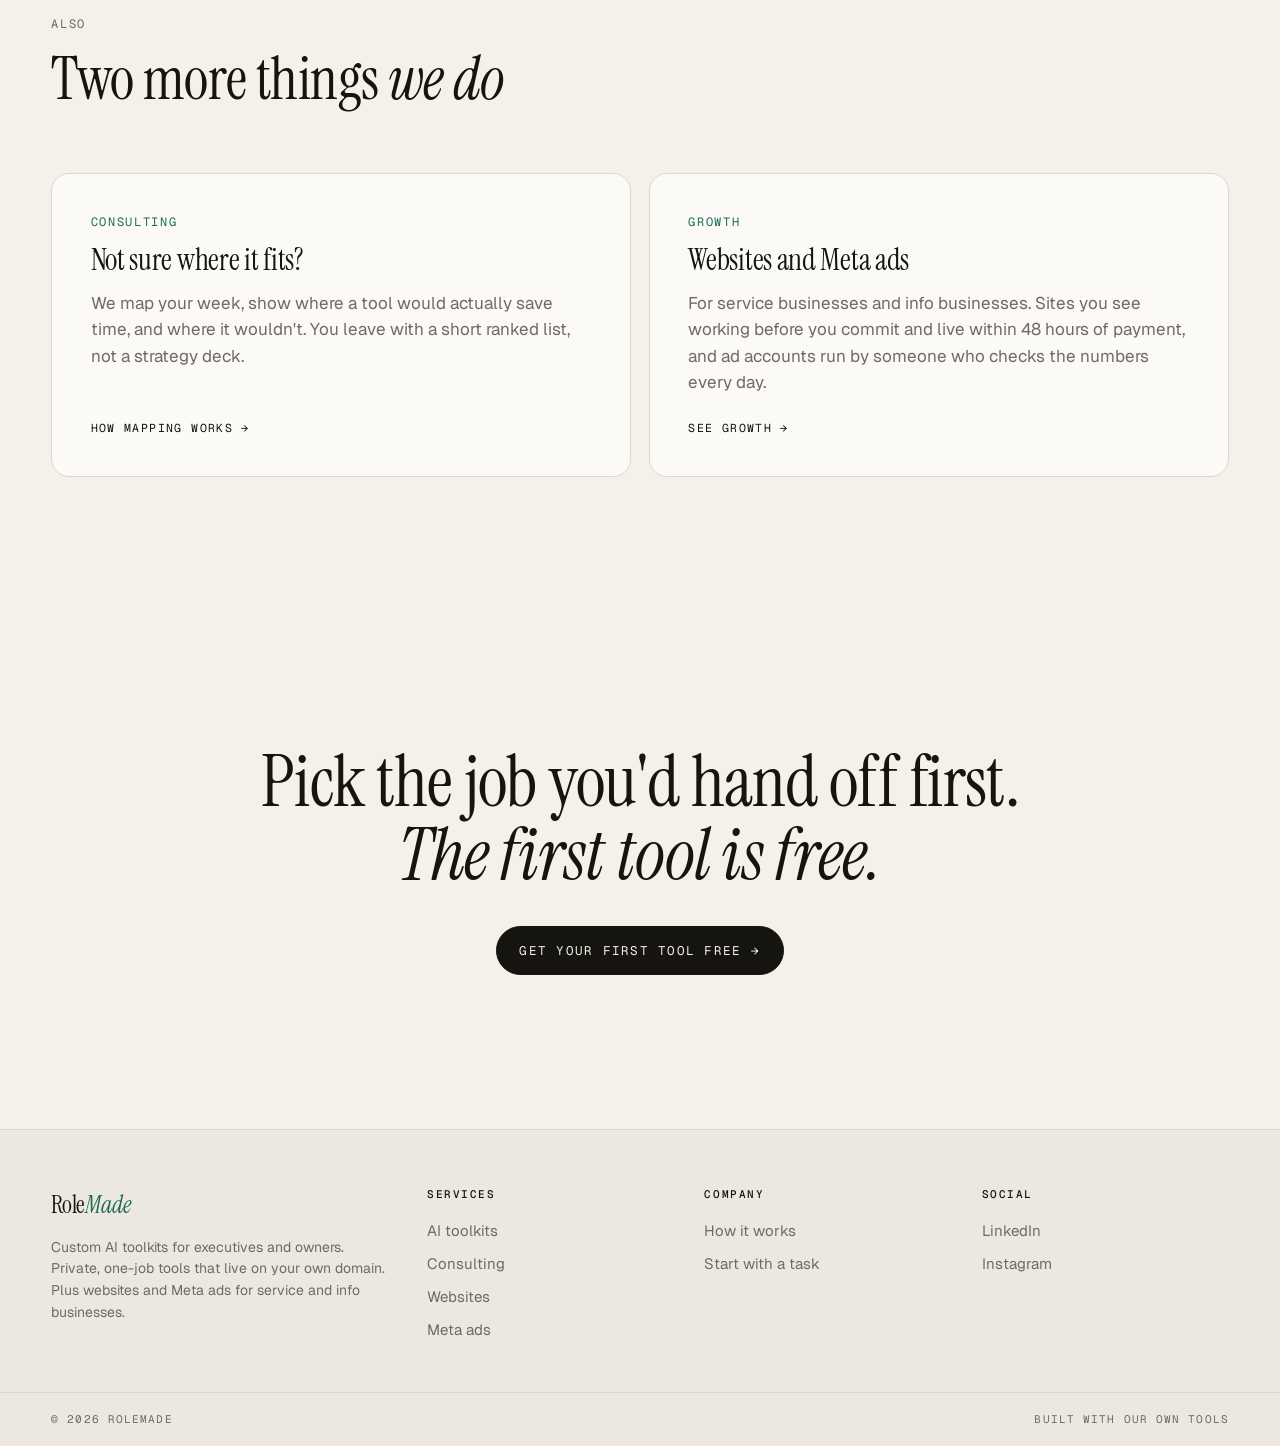
==== commit 326443e7: "Journey: continuous traveler dot on the rail The pinned how-it-works section only changed at five sc" ====
--- a/index.html
+++ b/index.html
@@ -95,7 +95,7 @@
   <div class="j-track">
     <div class="j-pin">
       <div class="j-col">
-        <span class="j-line"></span><span class="j-prog"></span>
+        <span class="j-line"></span><span class="j-prog"></span><span class="j-dot" aria-hidden="true"></span>
         <div class="j-prev">
           <div class="jr" data-k="0" style="--c:var(--s1)"><i></i><span>01</span><span>Your task</span></div>
           <div class="jr" data-k="1" style="--c:var(--s2)"><i></i><span>02</span><span>Your rules</span></div>
--- a/styles.css
+++ b/styles.css
@@ -147,7 +147,9 @@
 .j-pin{position:sticky;top:72px;height:calc(100vh - 72px);display:grid;grid-template-columns:minmax(0,1fr) minmax(0,1fr);overflow:hidden;max-width:var(--max);margin:0 auto;padding:0 var(--gutter)}
 .j-col{position:relative;--g:44px;--lx:0px;border-right:1px solid var(--line)}
 .j-line{position:absolute;left:var(--lx);top:0;bottom:0;width:1px;background:var(--line)}
-.j-prog{position:absolute;left:var(--lx);top:0;width:1px;height:0;background:var(--c,var(--s1));transition:height .5s cubic-bezier(.2,.7,.2,1),background .3s}
+.j-prog{position:absolute;left:var(--lx);top:0;width:1px;height:0;background:var(--c,var(--s1));transition:height .22s linear,background .3s}
+.j-dot{position:absolute;left:0;top:0;width:11px;height:11px;border-radius:50%;background:var(--c,var(--s1));box-shadow:0 0 0 3px var(--paper),0 0 0 4px color-mix(in srgb,var(--c,var(--s1)) 35%,transparent);transform:translate(-50%,-50%);transition:transform .22s linear,background .3s;z-index:3;pointer-events:none;will-change:transform}
+@media(prefers-reduced-motion:reduce){.j-dot,.j-prog{transition:none}}
 .jr{position:relative;display:flex;gap:12px;align-items:center;height:30px;font-family:var(--mono);font-size:12px;letter-spacing:.14em;text-transform:uppercase;color:var(--muted);opacity:0;transform:translateY(-6px);transition:opacity .35s,transform .35s}
 .jr.show{opacity:1;transform:none}
 .jr i{position:absolute;left:-40px;top:50%;width:19px;height:19px;border-radius:50%;border:1px solid var(--line-2);background:var(--paper);transform:translate(-50%,-50%)}
@@ -329,19 +331,20 @@
 @media(max-width:820px){.formwrap{grid-template-columns:1fr}.form .g2{grid-template-columns:1fr}}
 
 /* about page */
-.about-grid{display:grid;grid-template-columns:1.15fr .85fr;gap:clamp(30px,5vw,80px);align-items:center}
+.about-grid{display:grid;grid-template-columns:minmax(0,1fr) 400px;gap:clamp(30px,5vw,80px);align-items:center}
 .about-hero .phero-inner{padding:0}
 .portrait{margin:0;position:relative;border-radius:22px;padding:14px;background:linear-gradient(160deg,#E9E4D8,#F7F5EF 55%,#E3DED1)}
 .portrait::before{content:"";position:absolute;inset:0;border-radius:22px;background-image:radial-gradient(var(--line-2) 1px,transparent 1px);background-size:20px 20px;opacity:.6;pointer-events:none}
-.portrait img{position:relative;width:100%;aspect-ratio:4/5;object-fit:cover;border-radius:14px;border:1px solid var(--line);box-shadow:0 30px 60px -30px rgba(21,20,15,.4);display:block}
-.portrait figcaption{position:relative;display:flex;justify-content:space-between;padding:12px 6px 0;font-family:var(--mono);font-size:10.5px;letter-spacing:.14em;text-transform:uppercase;color:var(--muted)}
+.portrait img{position:relative;width:100%;height:auto;aspect-ratio:1/1;object-fit:cover;object-position:50% 50%;border-radius:14px;border:1px solid var(--line);box-shadow:0 30px 60px -30px rgba(21,20,15,.4);display:block}
+.portrait figcaption{position:relative;display:flex;justify-content:space-between;gap:10px;flex-wrap:wrap;padding:12px 6px 0;font-family:var(--mono);font-size:10.5px;letter-spacing:.14em;text-transform:uppercase;color:var(--muted)}
 .portrait figcaption span:first-child{color:var(--ink)}
 .about-strip{margin-top:0}
 .socials{display:flex;gap:26px;margin-top:10px}
 .socials a{font-family:var(--mono);font-size:11.5px;letter-spacing:.12em;text-transform:uppercase;color:var(--ink);display:inline-flex;gap:6px;border-bottom:1px solid var(--line-2);padding-bottom:4px}
 .socials a:hover{border-bottom-color:var(--ink)}
 footer .col a.brand{color:var(--ink);font-size:24px;margin-bottom:0}
-@media(max-width:900px){.about-grid{grid-template-columns:1fr}.portrait{max-width:420px}}
+.plist.two{grid-template-columns:1fr 1fr;max-width:960px}
+@media(max-width:900px){.about-grid{grid-template-columns:1fr}.portrait{width:100%;padding:12px}.plist.two{grid-template-columns:1fr}}
 
 /* proof + guarantee */
 .proof{display:grid;grid-template-columns:1.1fr 1fr;gap:0;border:1px solid var(--line);border-radius:22px;overflow:hidden;background:var(--card)}
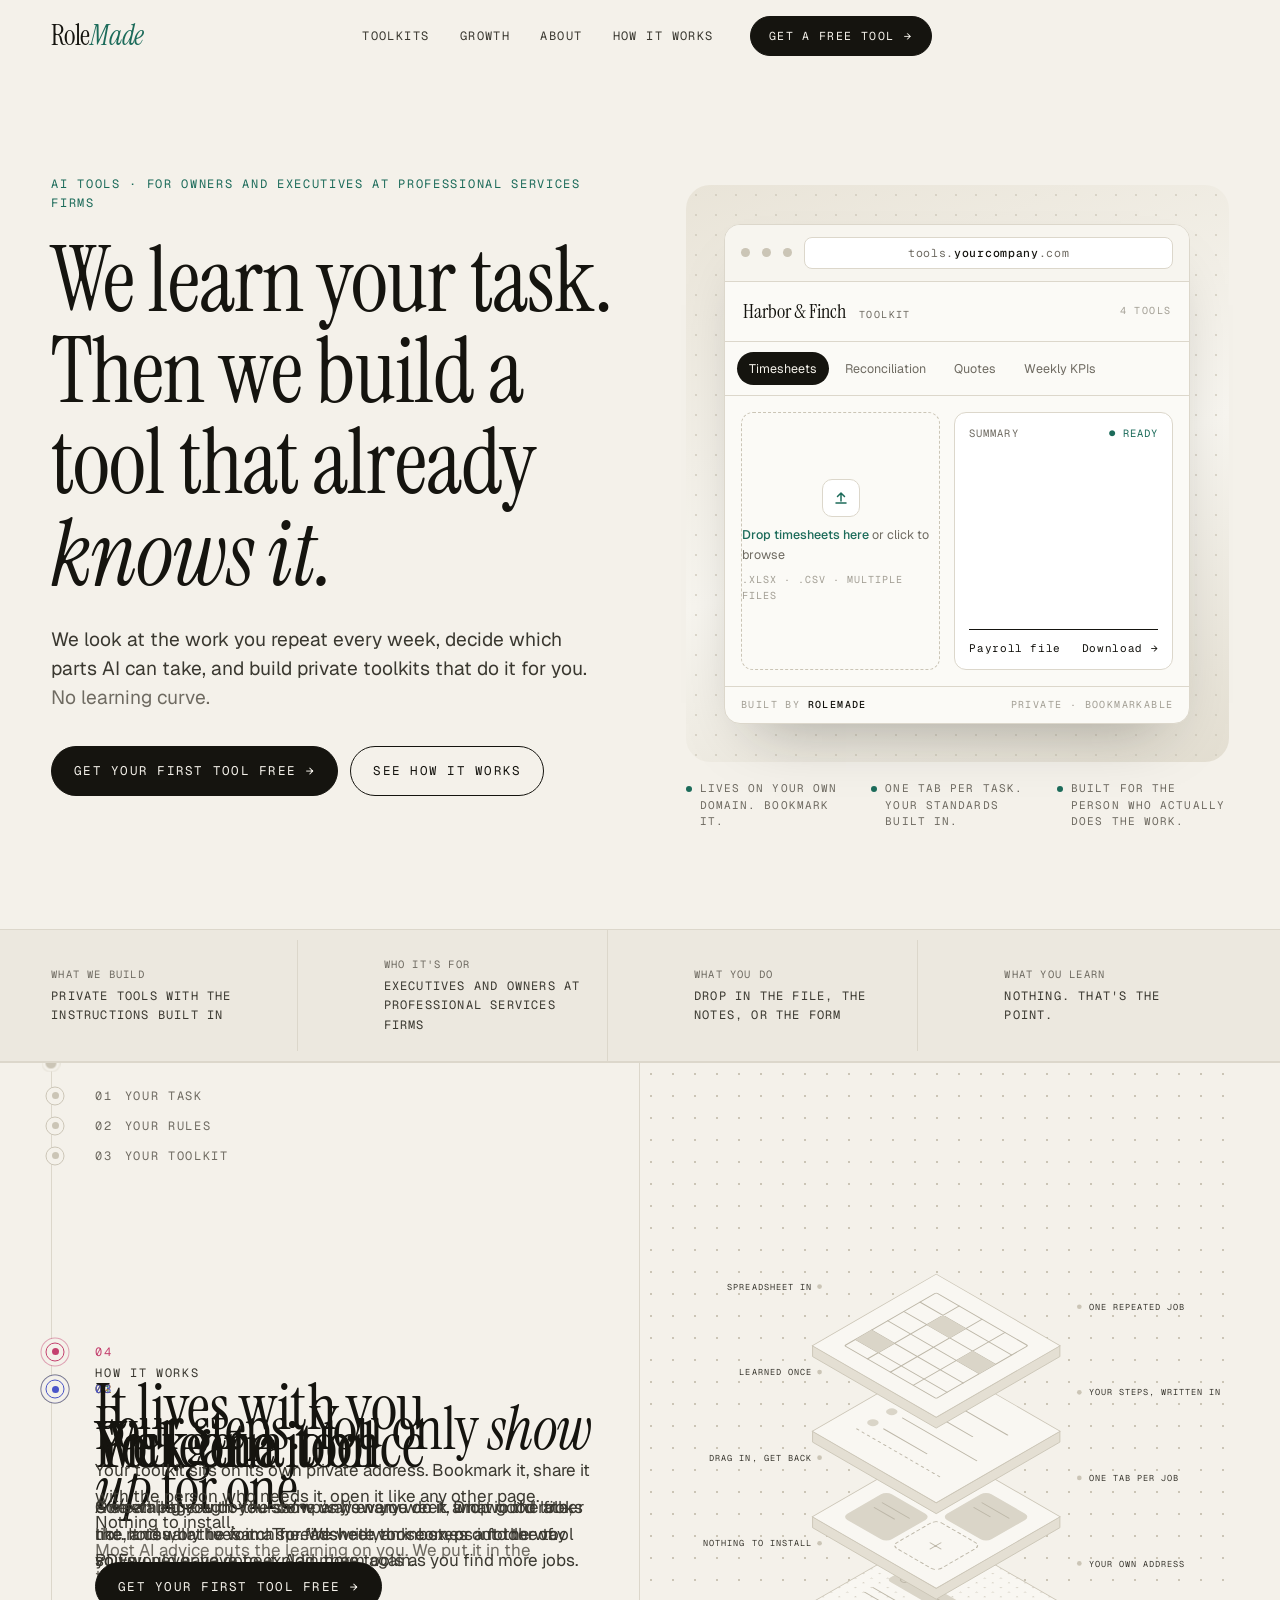
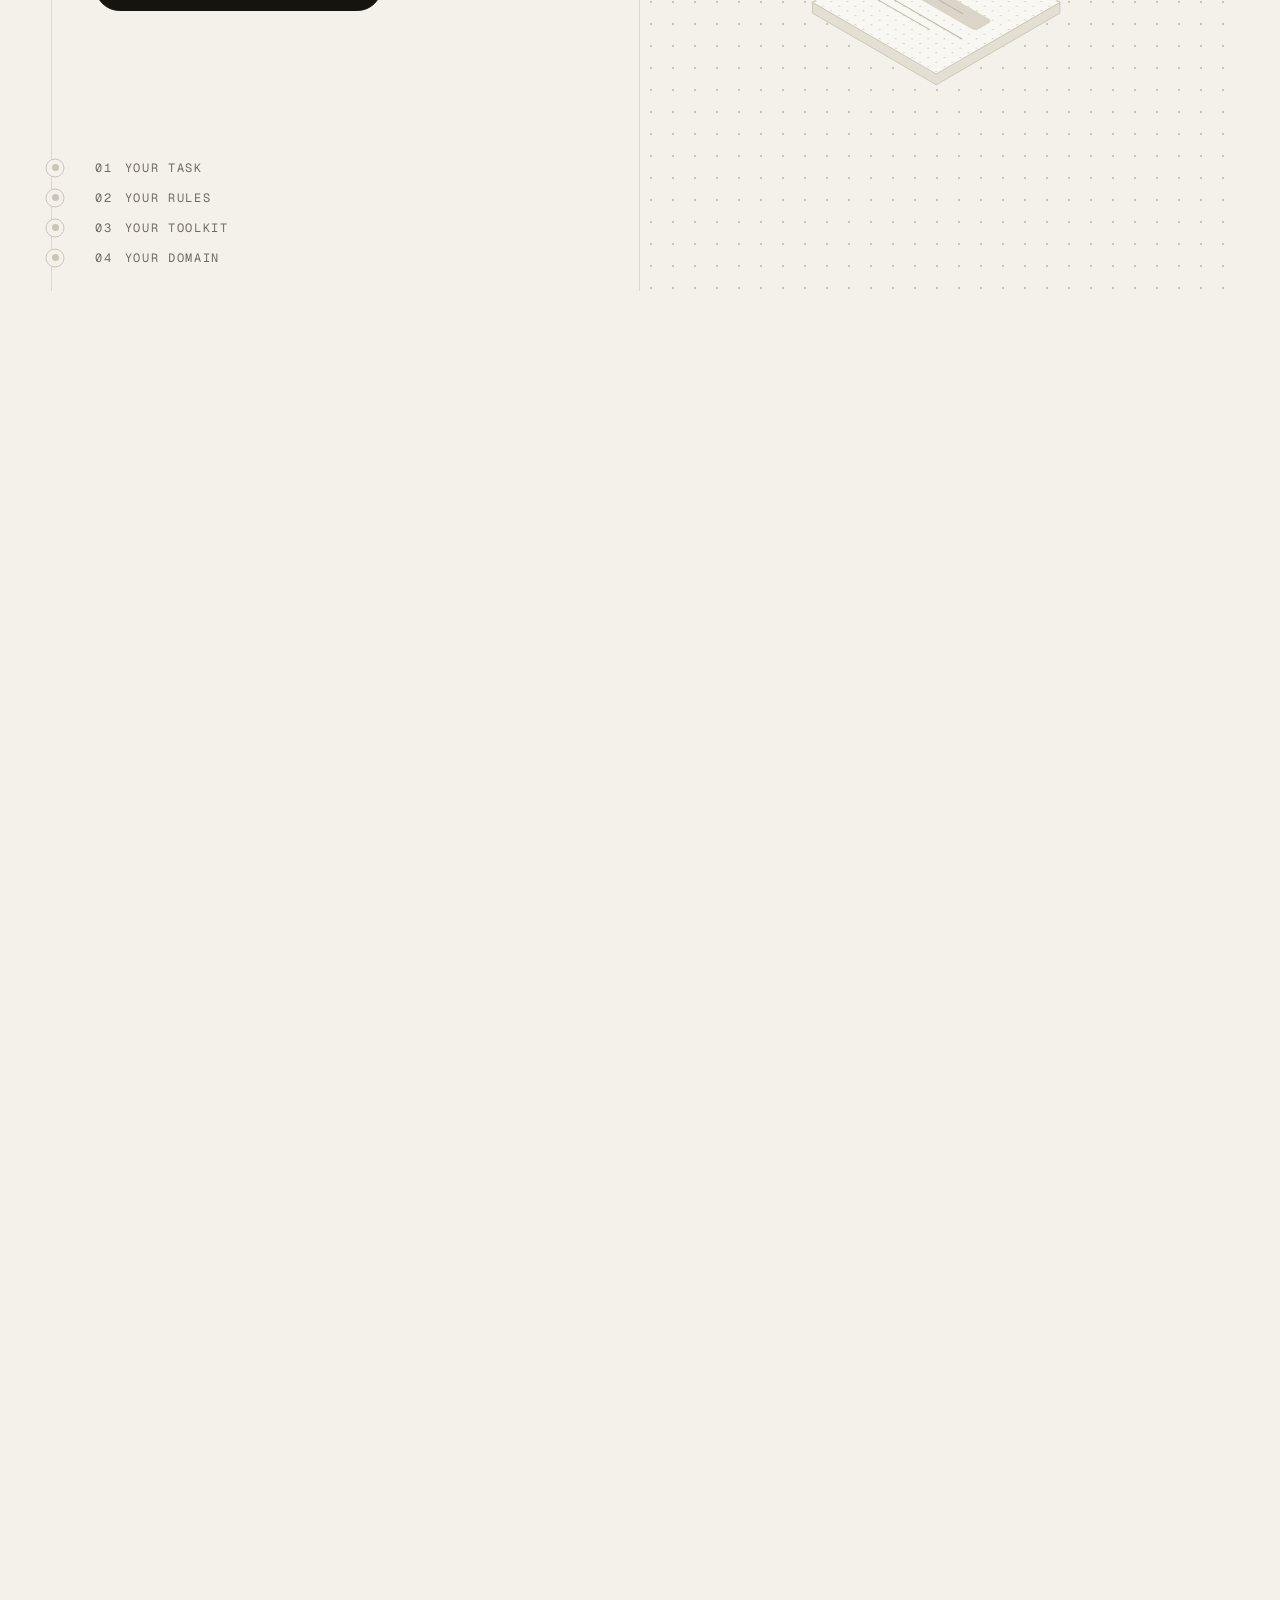
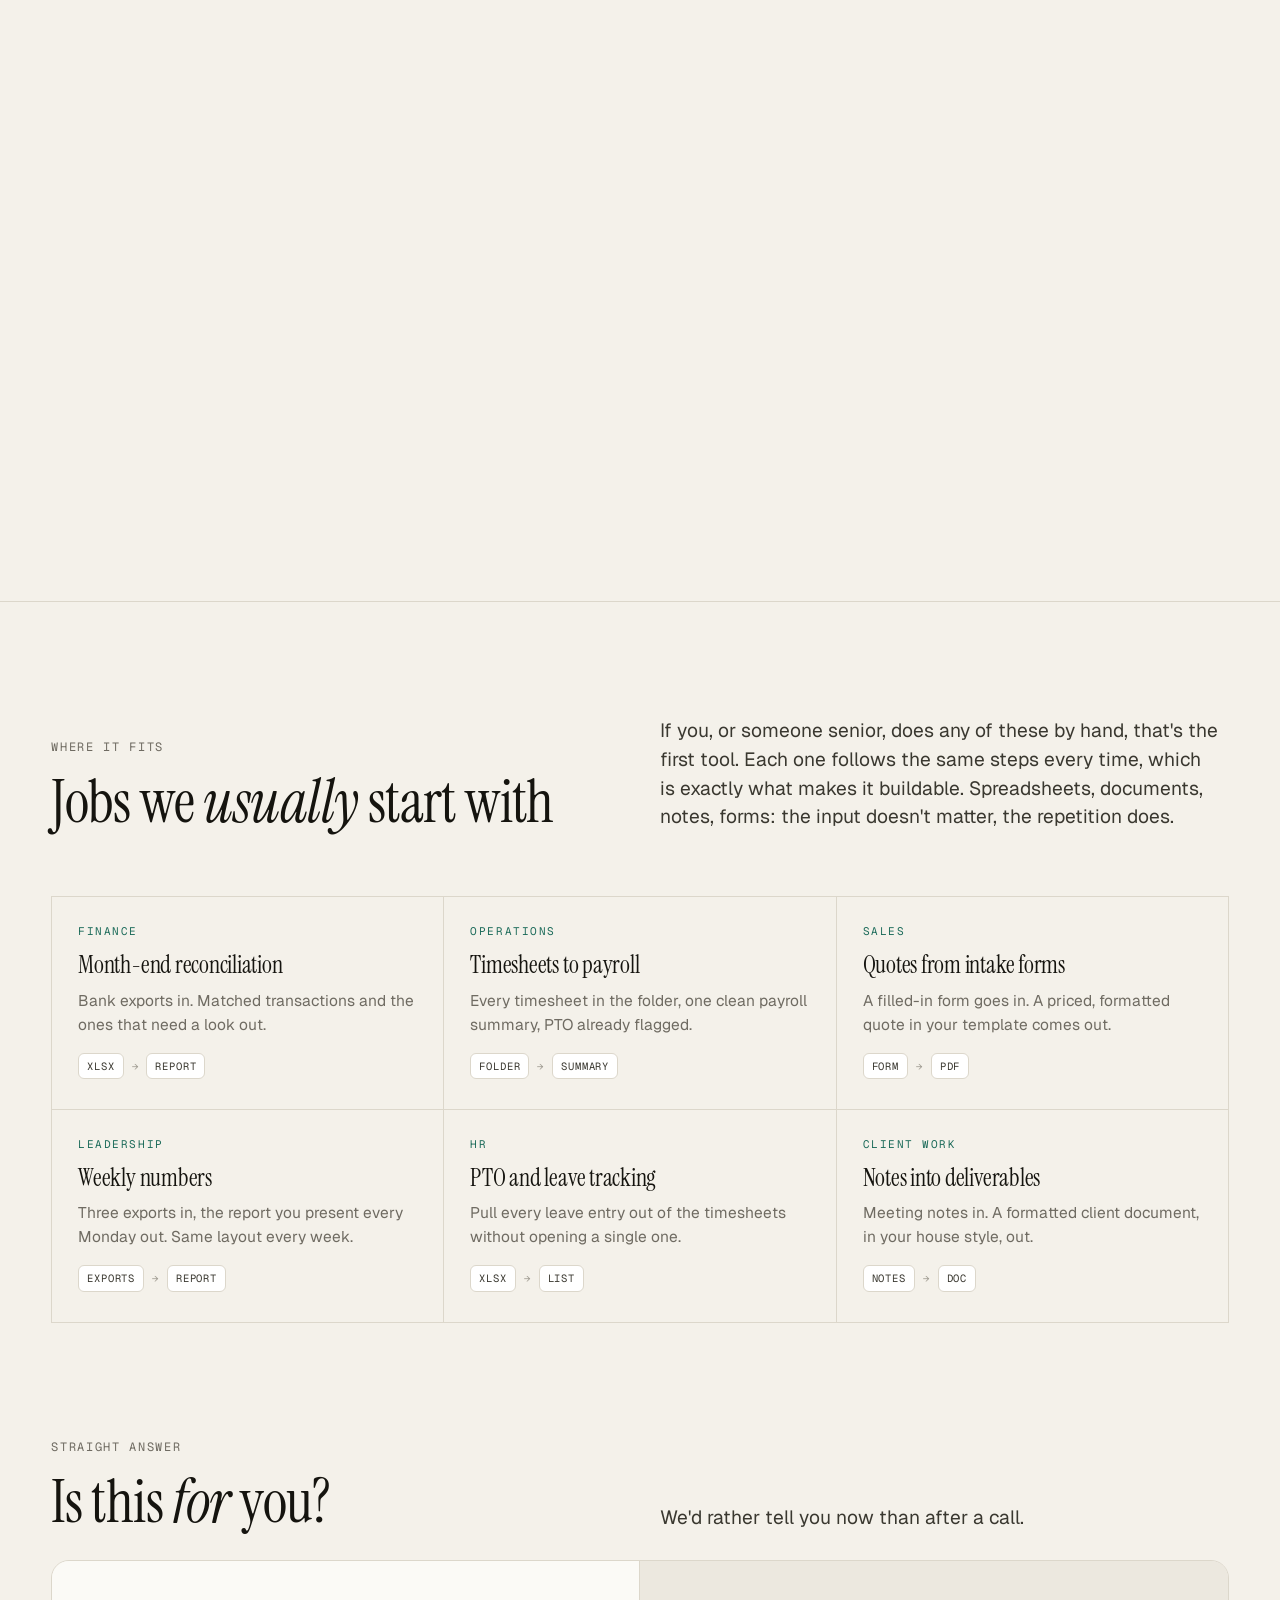
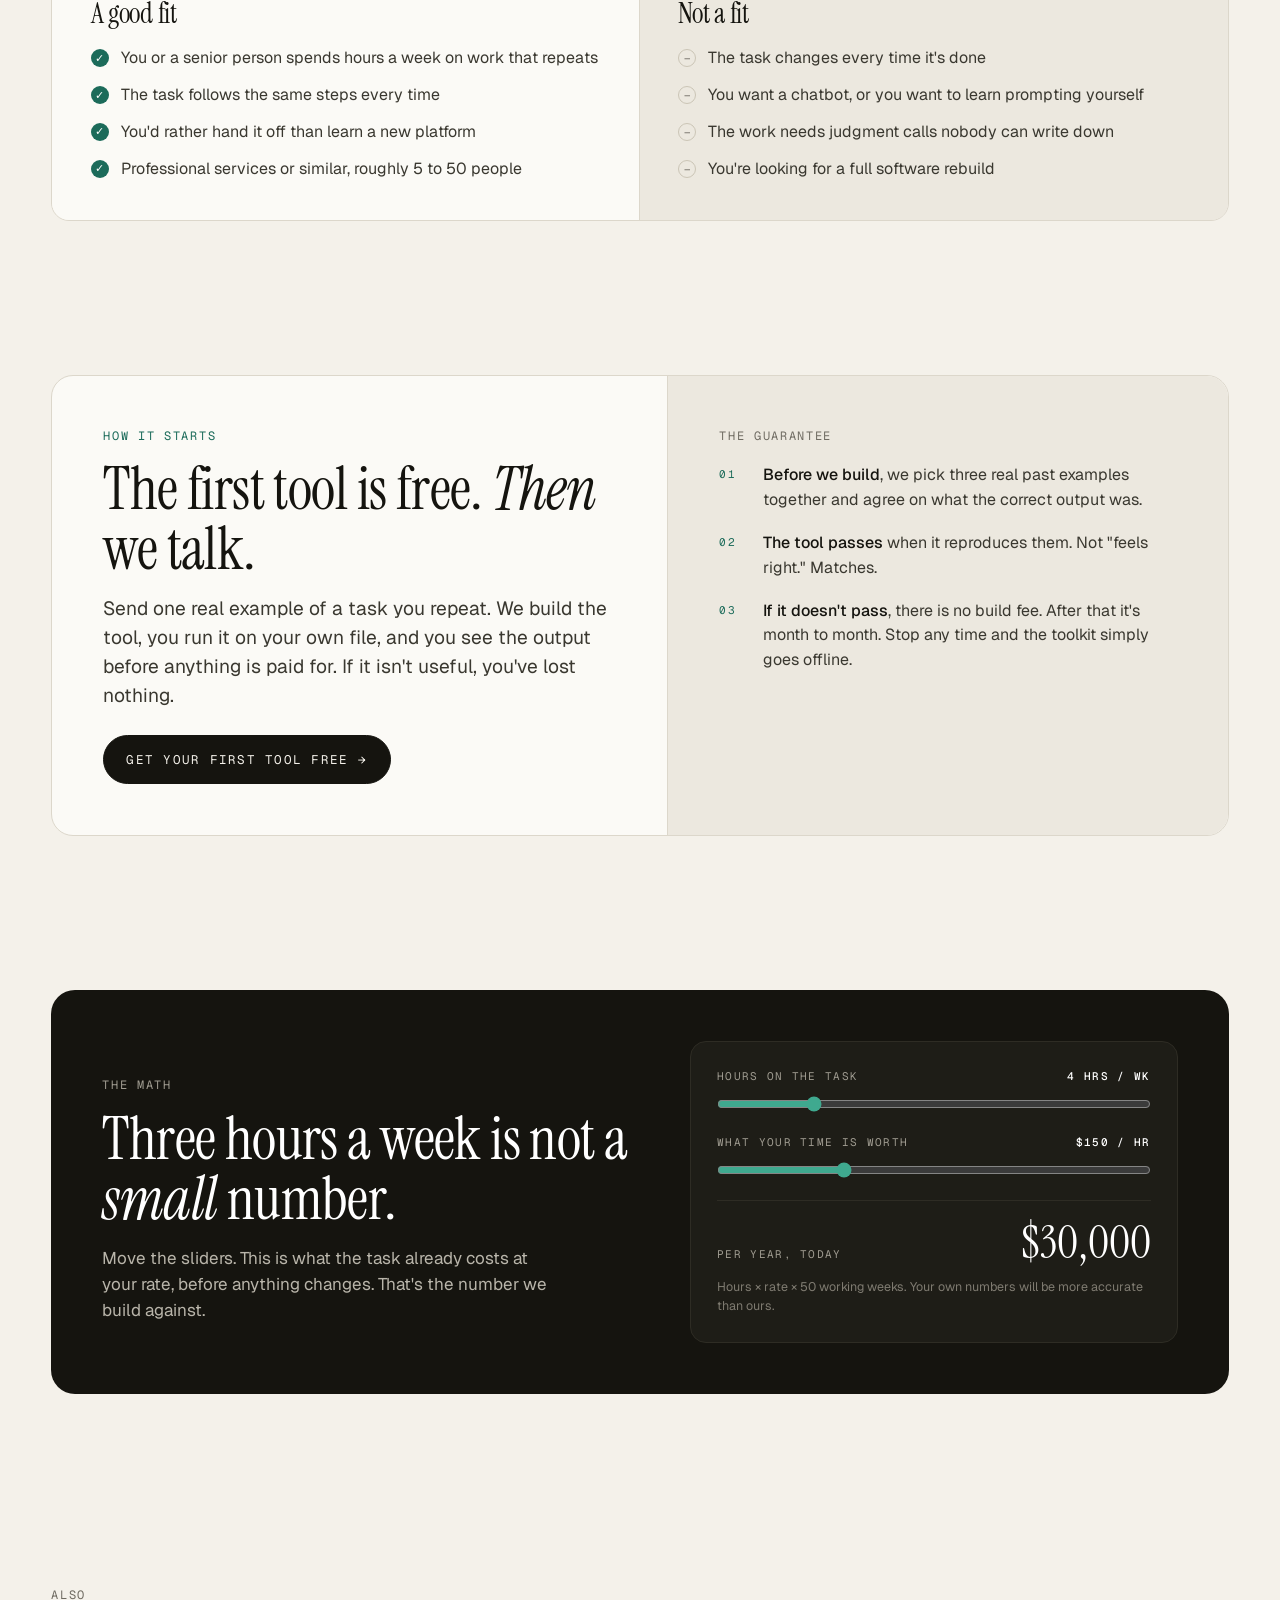
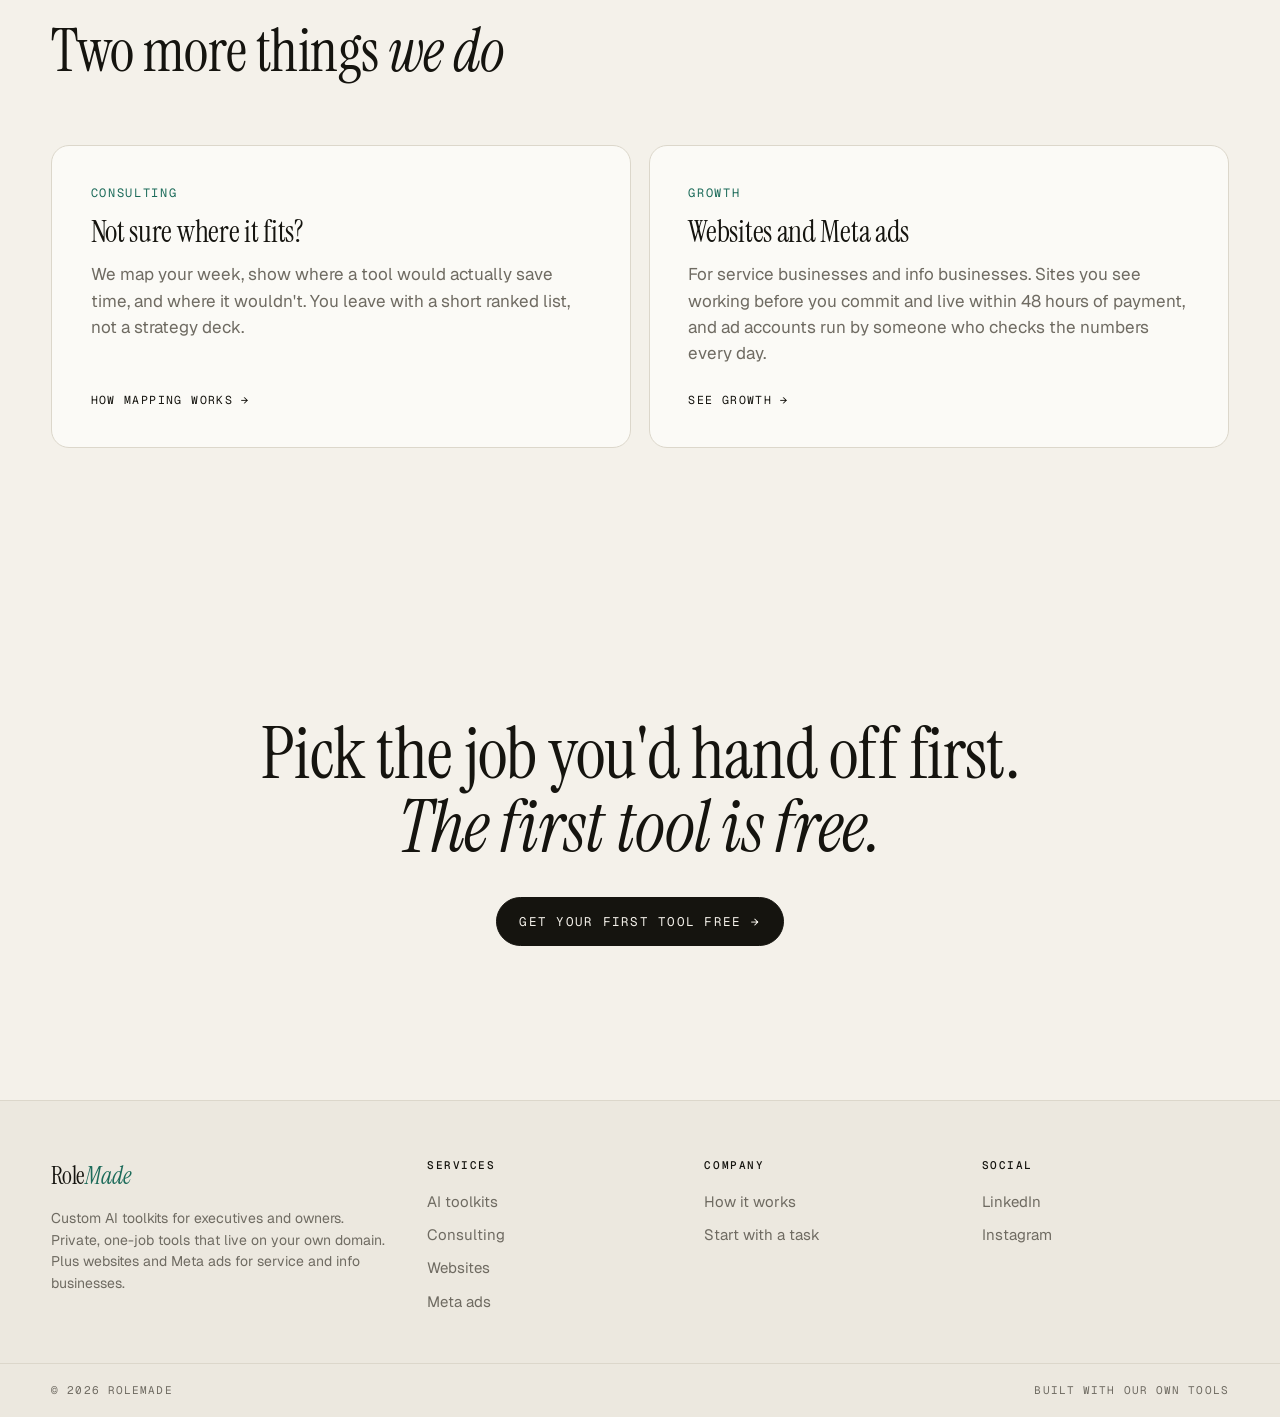
==== commit 1fe8c0fa: "Hero: shorter subtext Co-Authored-By: Claude Fable 5.1 <noreply@anthropic.com>" ====
--- a/index.html
+++ b/index.html
@@ -33,7 +33,7 @@
     <div>
       <p class="eyebrow on rv">AI tools · for owners and executives at professional services firms</p>
       <h1 class="rv d1">We learn your task. Then we build a tool that already <em>knows it.</em></h1>
-      <p class="lede rv d2">We look at the work you repeat every week, decide which parts AI can take, and build a private tool that does exactly that. <span class="dim">The instructions live inside the tool, not in your head. Same result every time. Nothing to learn.</span></p>
+      <p class="lede rv d2">We look at the work you repeat every week, decide which parts AI can take, and build private toolkits that do it for you. <span class="dim">No learning curve.</span></p>
       <div class="cta rv d3">
         <a class="btn" href="start.html">Get your first tool free <span class="arr">→</span></a>
         <a class="btn ghost" href="#how">See how it works</a>
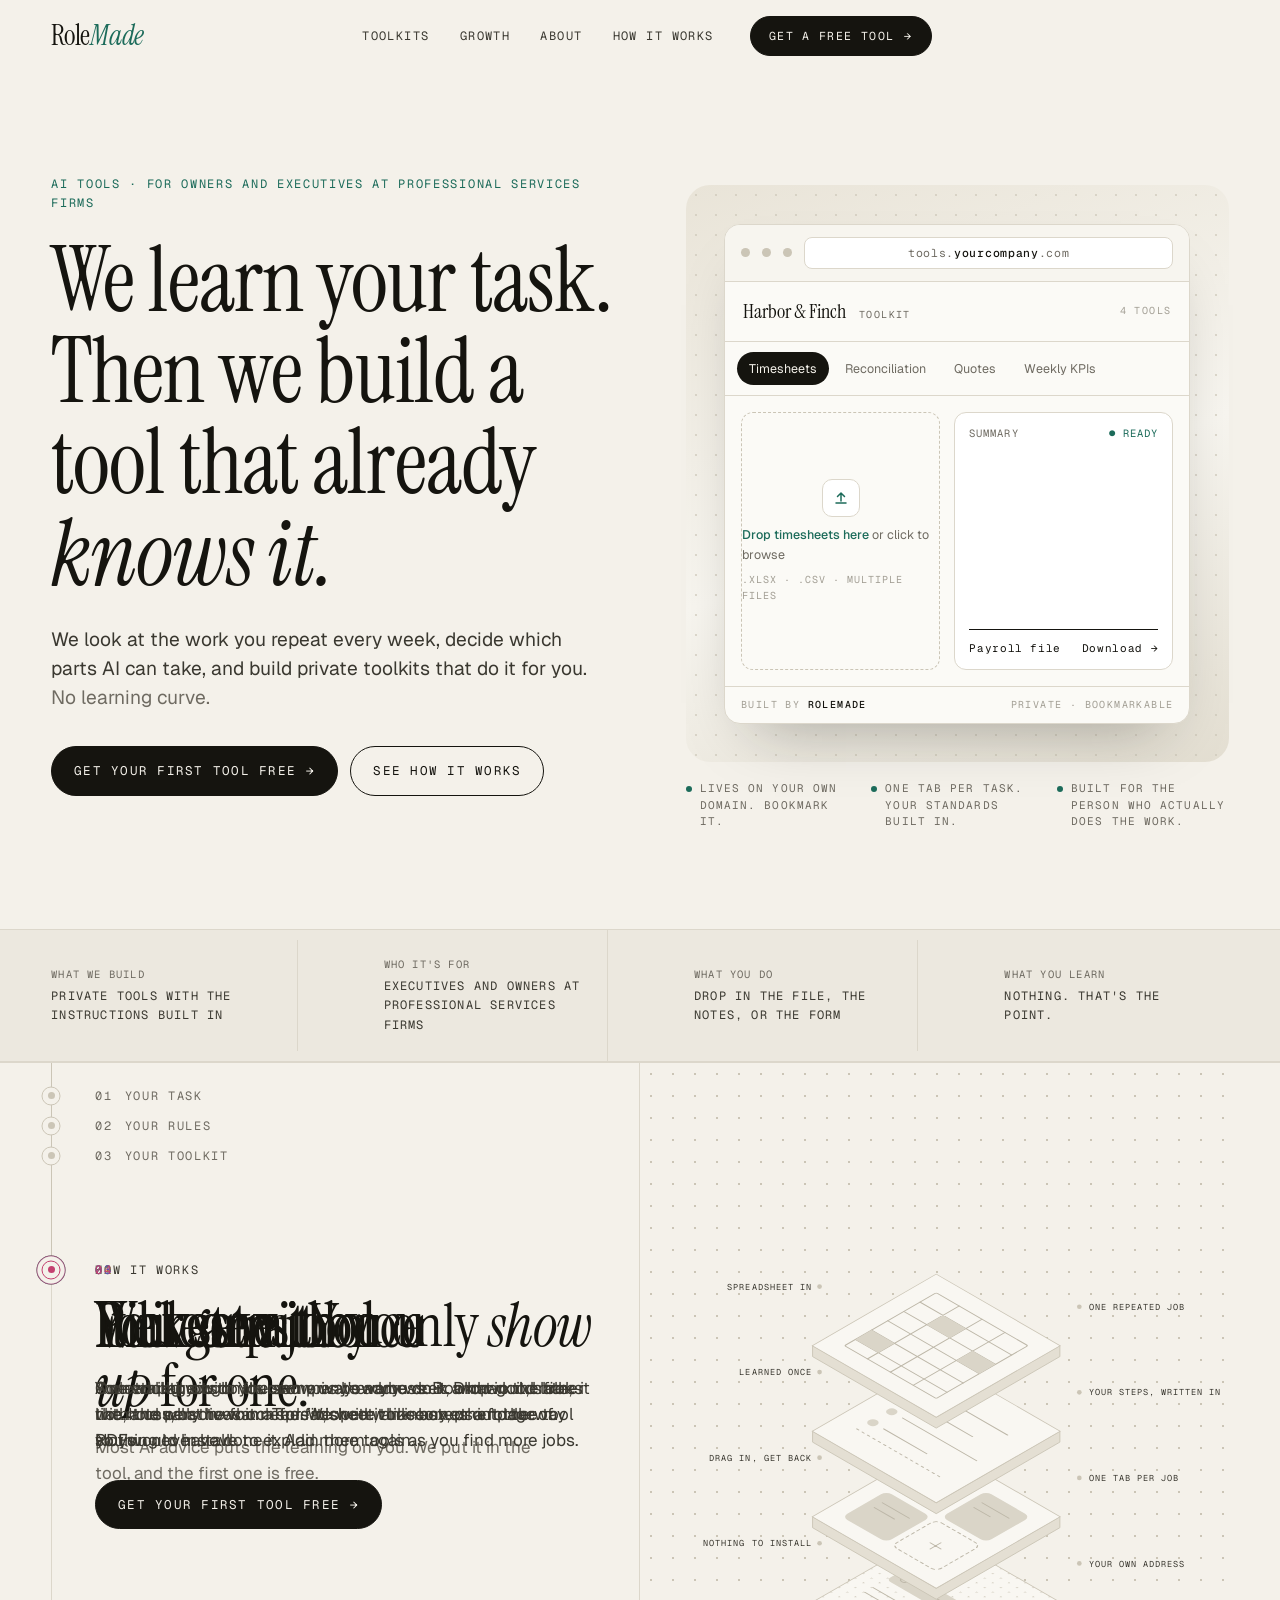
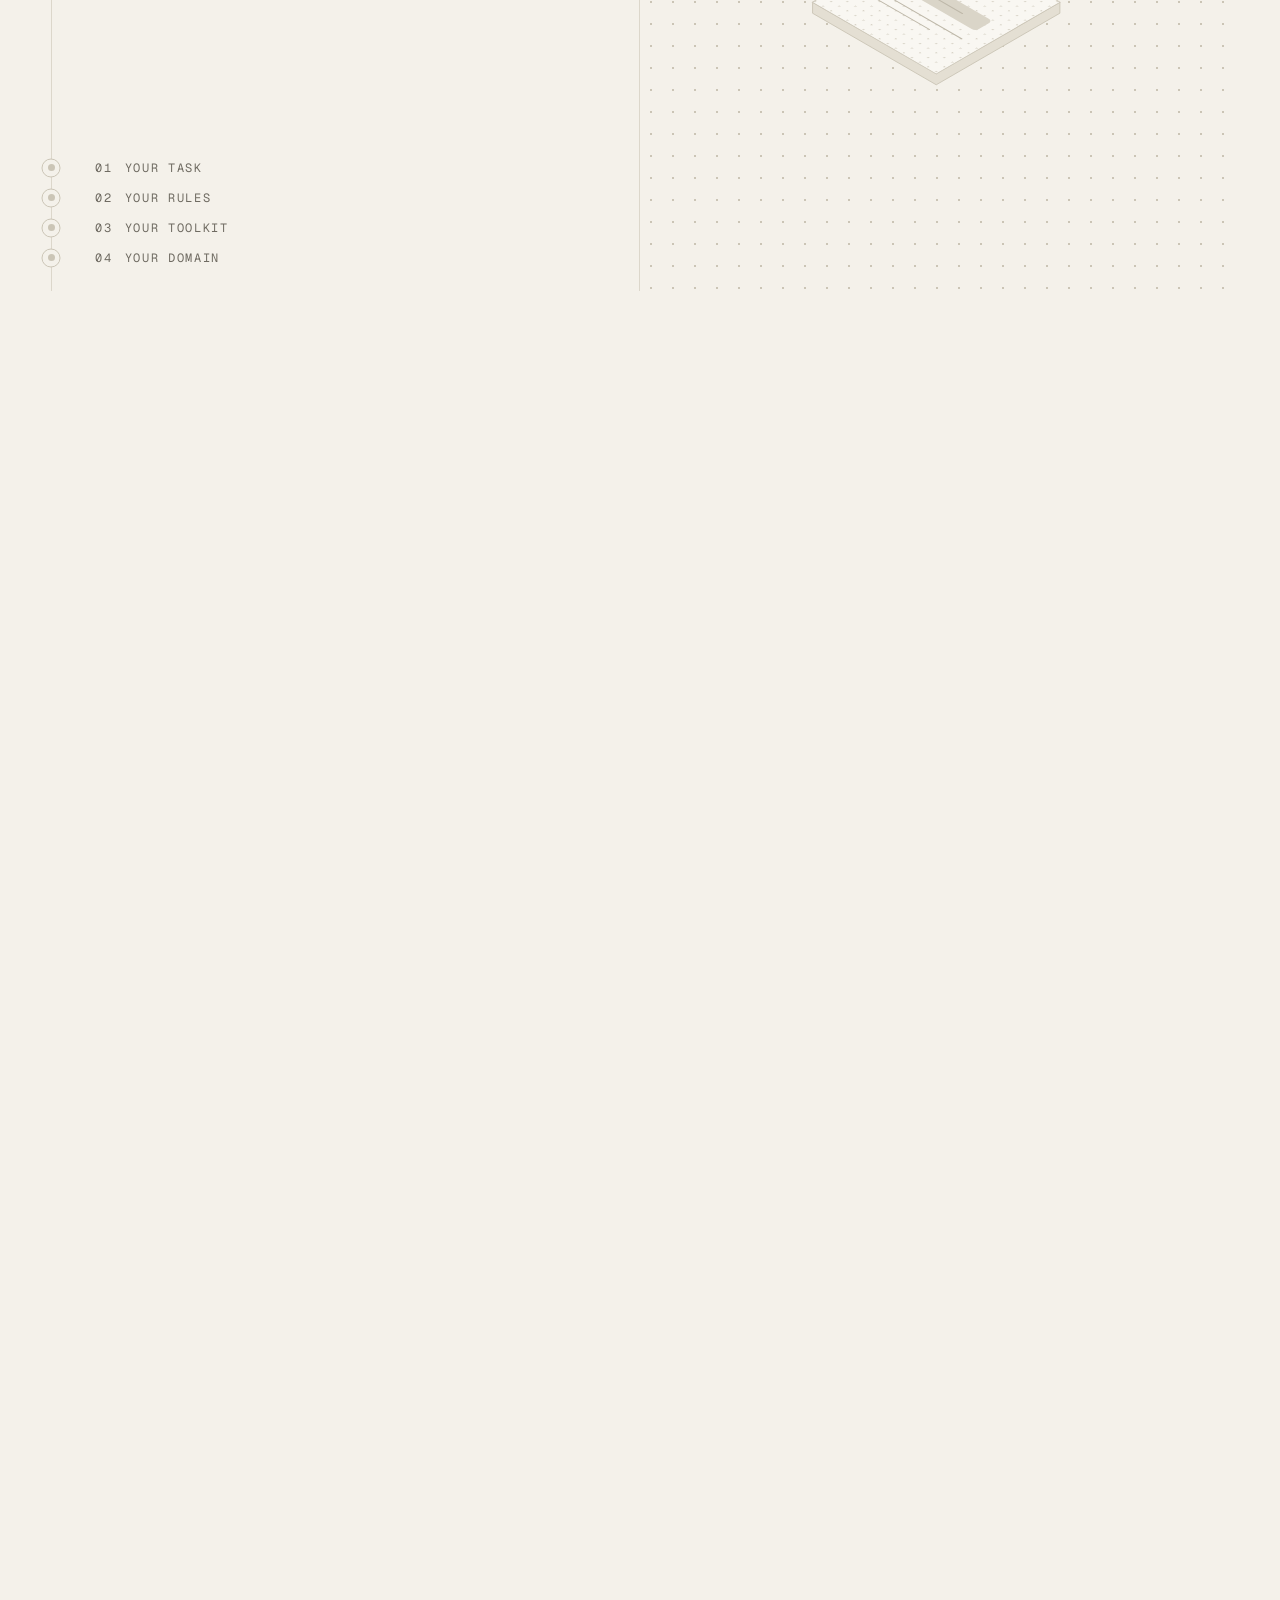
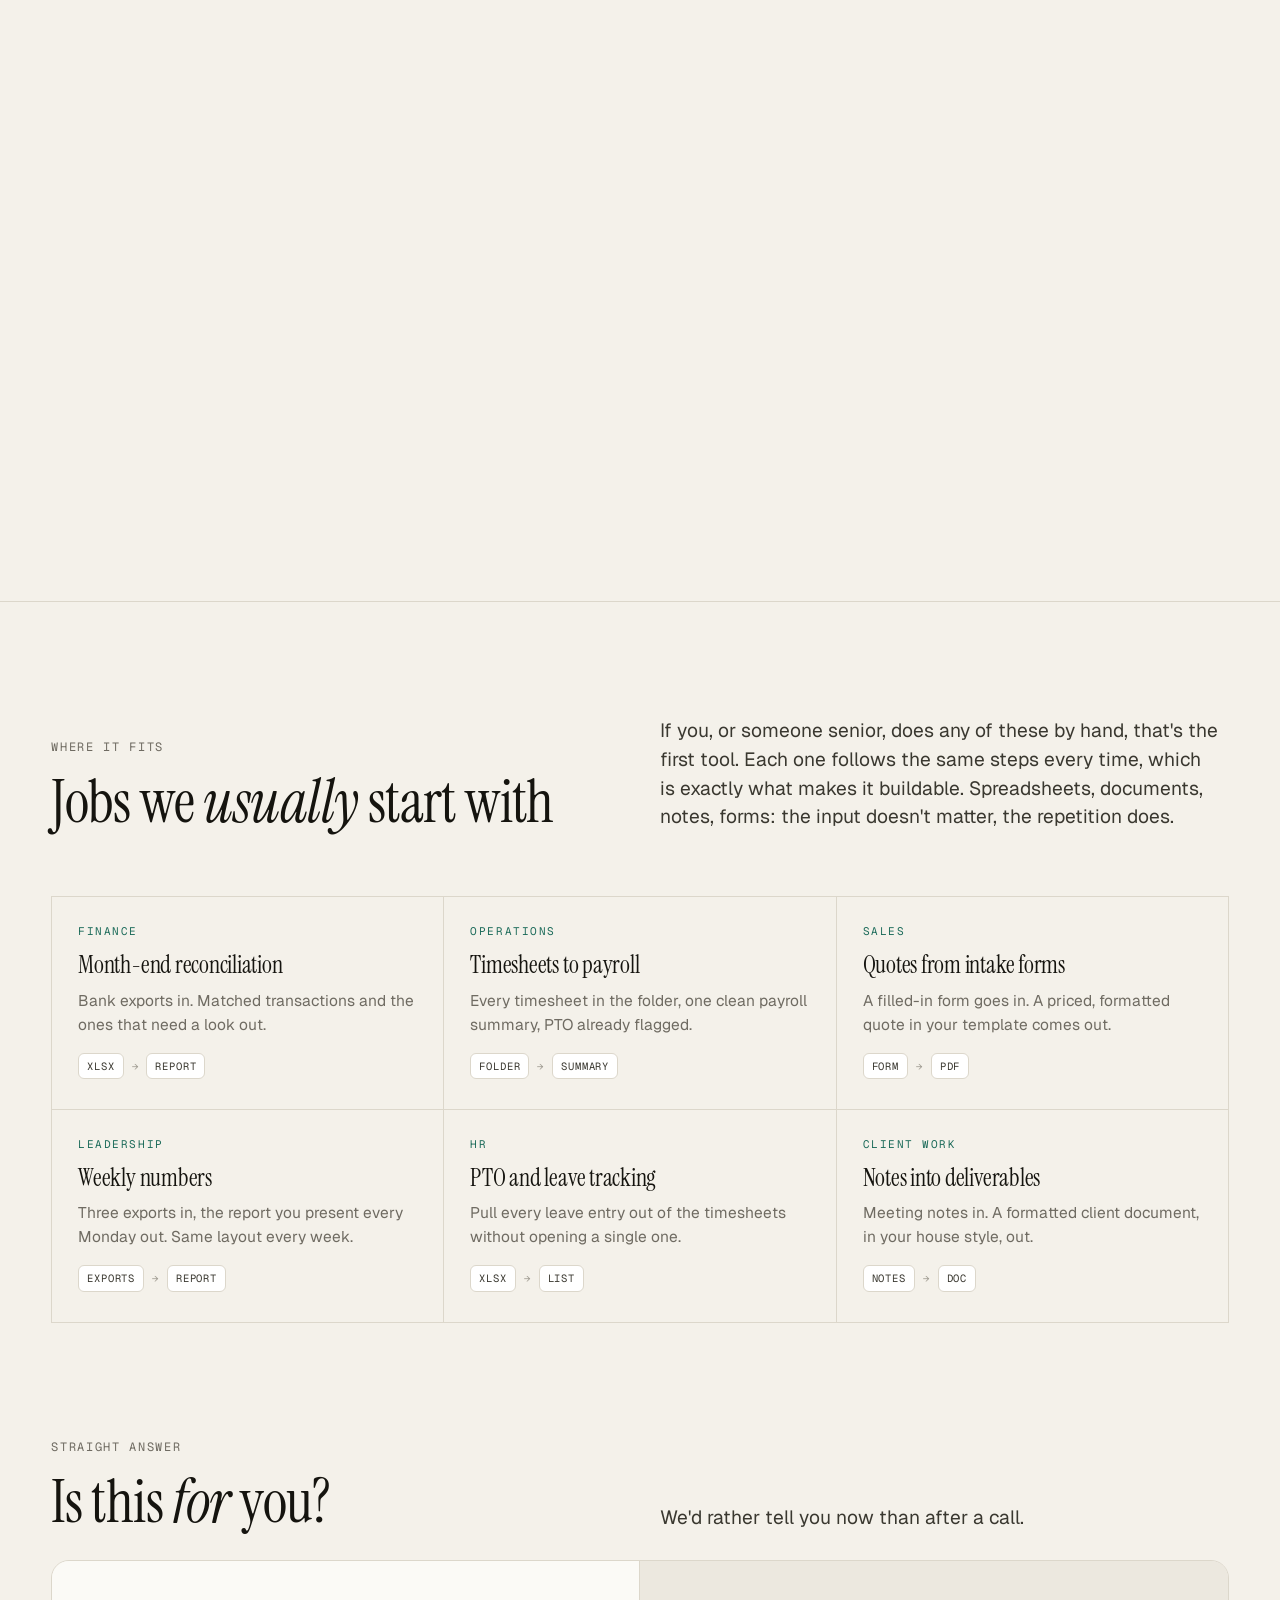
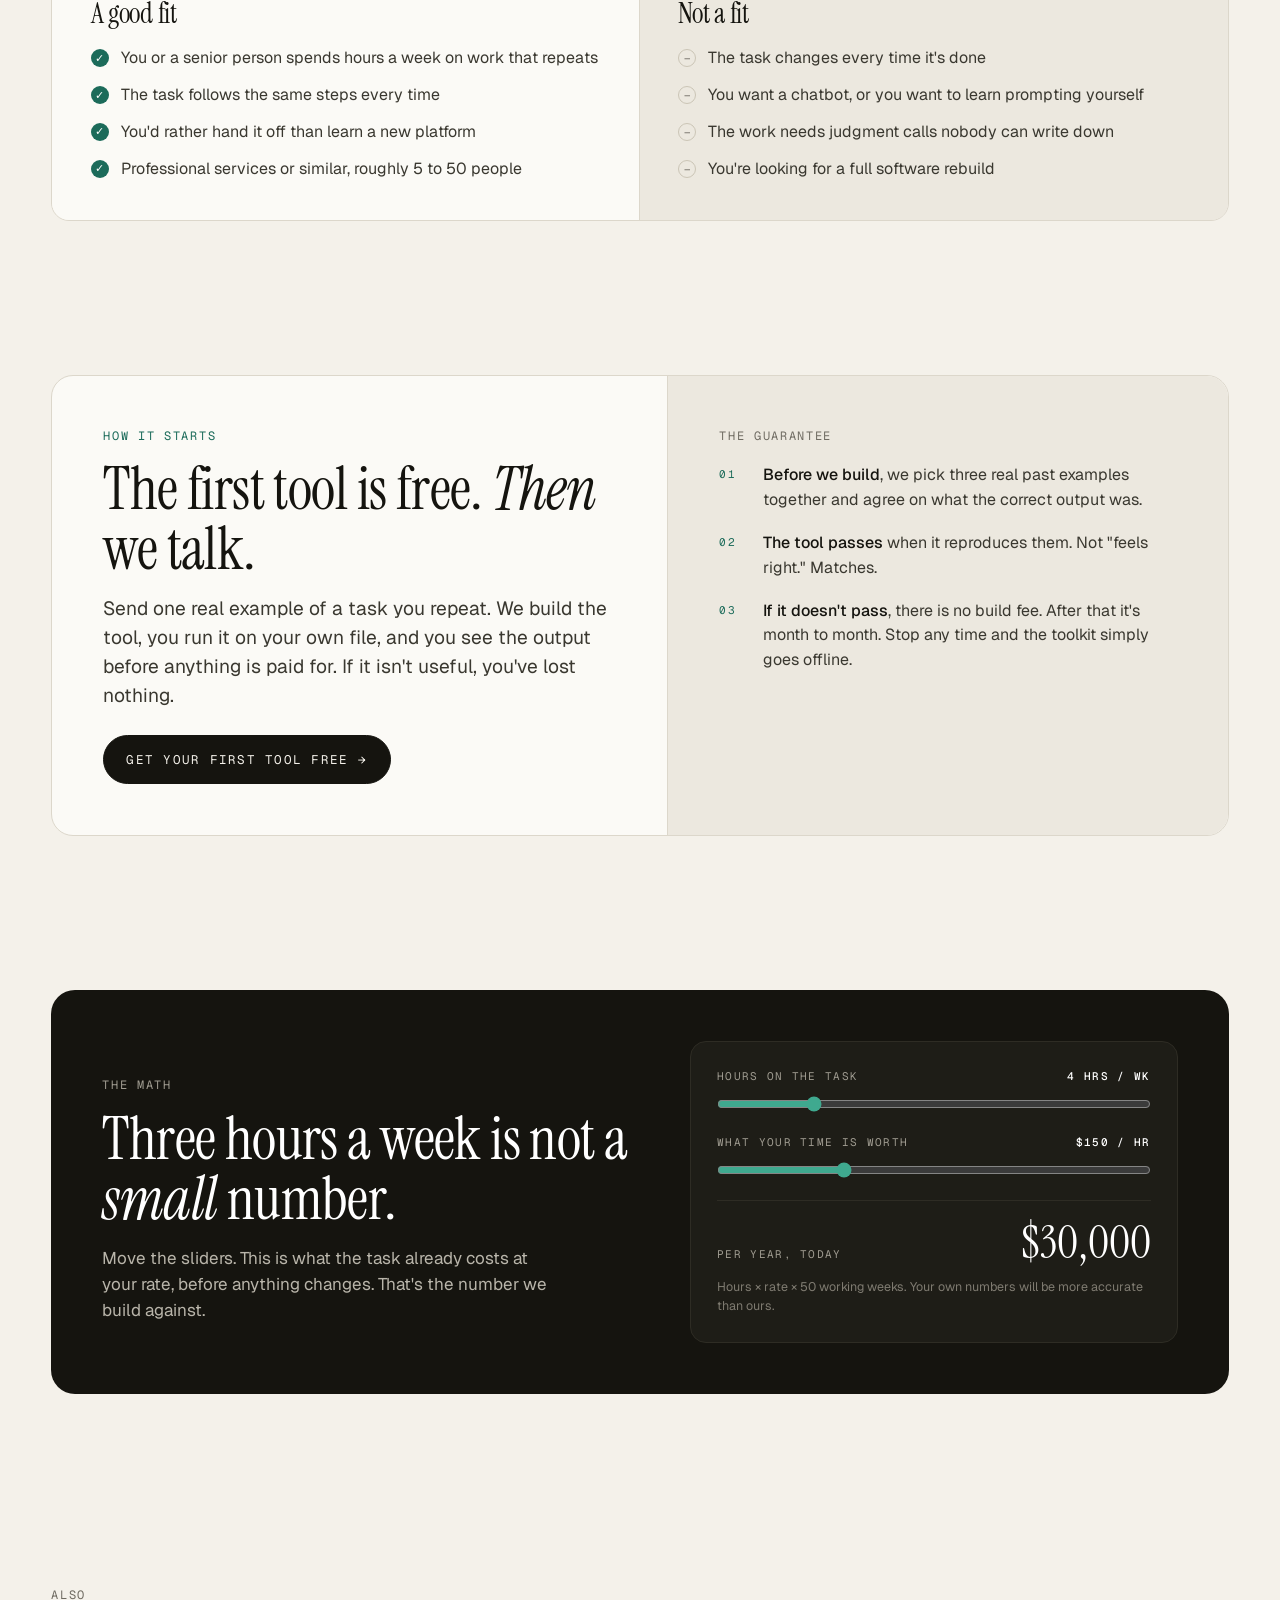
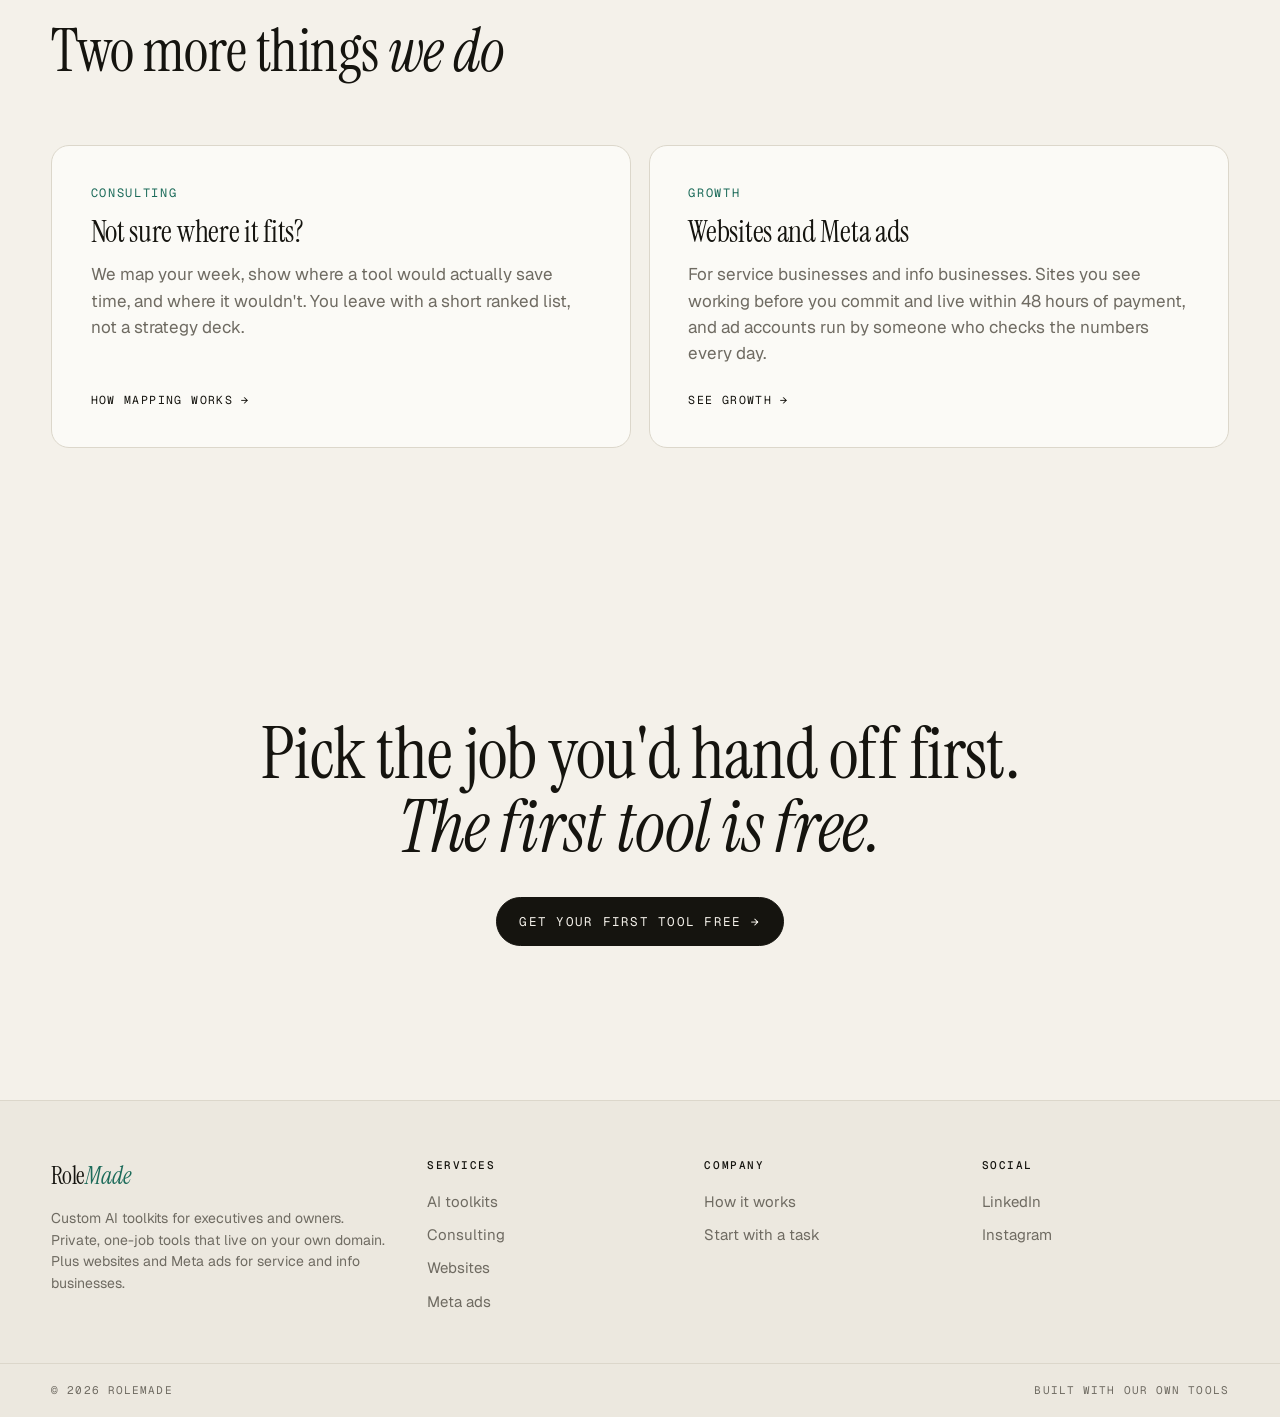
==== commit c582c0c0: "Journey: fixed-slot progress ring Active step always sits in one spot on the rail. A ring around its" ====
--- a/index.html
+++ b/index.html
@@ -95,7 +95,7 @@
   <div class="j-track">
     <div class="j-pin">
       <div class="j-col">
-        <span class="j-line"></span><span class="j-prog"></span><span class="j-dot" aria-hidden="true"></span>
+        <span class="j-line"></span><span class="j-prog"></span><span class="j-ring" aria-hidden="true"></span>
         <div class="j-prev">
           <div class="jr" data-k="0" style="--c:var(--s1)"><i></i><span>01</span><span>Your task</span></div>
           <div class="jr" data-k="1" style="--c:var(--s2)"><i></i><span>02</span><span>Your rules</span></div>
@@ -103,7 +103,8 @@
           <div class="jr" data-k="3" style="--c:var(--s4)"><i></i><span>04</span><span>Your domain</span></div>
         </div>
         <div class="j-center">
-        <div class="j-state intro on" data-s="-1">
+        <div class="j-state intro on" data-s="-1" style="--c:var(--ink-2)">
+          <span class="k"></span>
           <p class="eyebrow">How it works</p>
           <h2>Four steps. You only <em>show up</em> for one.</h2>
           <p class="sub">Most AI advice puts the learning on you. We put it in the tool, and the first one is free.</p>
--- a/styles.css
+++ b/styles.css
@@ -143,16 +143,16 @@
 
 /* journey (pinned panel, Griffin-style) */
 .journey{border-top:1px solid var(--line);border-bottom:1px solid var(--line)}
-.j-track{height:calc(100vh - 72px + 5 * 78vh);position:relative}
-.j-pin{position:sticky;top:72px;height:calc(100vh - 72px);display:grid;grid-template-columns:minmax(0,1fr) minmax(0,1fr);overflow:hidden;max-width:var(--max);margin:0 auto;padding:0 var(--gutter)}
+.j-track{height:calc(100vh - 72px + 5 * 78vh);height:calc(100svh - 72px + 5 * 78svh);position:relative}
+.j-pin{position:sticky;top:72px;height:calc(100vh - 72px);height:calc(100svh - 72px);display:grid;grid-template-columns:minmax(0,1fr) minmax(0,1fr);overflow:hidden;max-width:var(--max);margin:0 auto;padding:0 var(--gutter)}
 .j-col{position:relative;--g:44px;--lx:0px;border-right:1px solid var(--line)}
 .j-line{position:absolute;left:var(--lx);top:0;bottom:0;width:1px;background:var(--line)}
-.j-prog{position:absolute;left:var(--lx);top:0;width:1px;height:0;background:var(--c,var(--s1));transition:height .22s linear,background .3s}
-.j-dot{position:absolute;left:0;top:0;width:11px;height:11px;border-radius:50%;background:var(--c,var(--s1));box-shadow:0 0 0 3px var(--paper),0 0 0 4px color-mix(in srgb,var(--c,var(--s1)) 35%,transparent);transform:translate(-50%,-50%);transition:transform .22s linear,background .3s;z-index:3;pointer-events:none;will-change:transform}
-@media(prefers-reduced-motion:reduce){.j-dot,.j-prog{transition:none}}
+.j-prog{position:absolute;left:var(--lx);top:0;width:1px;height:0;background:var(--c,var(--s1));transition:background .3s,height .35s cubic-bezier(.2,.7,.2,1)}
+.j-ring{position:absolute;left:var(--lx);top:0;width:31px;height:31px;border-radius:50%;transform:translate(-50%,-50%);--pf:0;background:conic-gradient(var(--c,var(--s1)) calc(var(--pf)*360deg),transparent 0);-webkit-mask:radial-gradient(circle,transparent 12.5px,#000 13.5px);mask:radial-gradient(circle,transparent 12.5px,#000 13.5px);z-index:3;pointer-events:none;opacity:0;transition:opacity .3s,background-color .3s}
+.j-ring.on{opacity:1}
 .jr{position:relative;display:flex;gap:12px;align-items:center;height:30px;font-family:var(--mono);font-size:12px;letter-spacing:.14em;text-transform:uppercase;color:var(--muted);opacity:0;transform:translateY(-6px);transition:opacity .35s,transform .35s}
 .jr.show{opacity:1;transform:none}
-.jr i{position:absolute;left:-40px;top:50%;width:19px;height:19px;border-radius:50%;border:1px solid var(--line-2);background:var(--paper);transform:translate(-50%,-50%)}
+.jr i{position:absolute;left:calc(var(--lx) - var(--g));top:50%;width:19px;height:19px;border-radius:50%;border:1px solid var(--line-2);background:var(--paper);transform:translate(-50%,-50%)}
 .jr i::after{content:"";position:absolute;left:50%;top:50%;width:7px;height:7px;border-radius:50%;background:var(--line-2);transform:translate(-50%,-50%)}
 .j-prev .jr.show i::after{background:var(--c)}
 .j-prev .jr.show{color:var(--ink-2)}
@@ -160,12 +160,13 @@
 .j-next{position:absolute;bottom:18px;left:var(--g);right:20px}
 .j-next .jr{transform:translateY(6px)}
 .j-next .jr.show{transform:none}
-.j-center{position:absolute;inset:0;display:grid;align-items:center;padding-left:var(--g);padding-right:var(--g)}
+.j-center{position:absolute;inset:0;display:grid;align-items:start;padding-top:clamp(120px,22vh,220px);padding-left:var(--g);padding-right:var(--g)}
 .j-state{grid-area:1/1;opacity:0;transform:translateY(14px);transition:opacity .4s,transform .4s;pointer-events:none;position:relative;max-width:520px}
 .j-state.on{opacity:1;transform:none;pointer-events:auto;transition-delay:.12s}
+.j-state.intro .eyebrow{line-height:19px}
 .j-state.intro h2{margin-top:16px}
 .j-state.intro .sub{margin-top:18px;color:var(--muted);max-width:460px}
-.j-state .k{position:absolute;left:-40px;top:9px;width:19px;height:19px;border-radius:50%;background:var(--paper);border:1px solid var(--c);transform:translate(-50%,-50%);box-shadow:0 0 0 4px var(--paper),0 0 0 5px color-mix(in srgb,var(--c) 45%,transparent)}
+.j-state .k{position:absolute;left:calc(var(--lx) - var(--g));top:9px;width:19px;height:19px;border-radius:50%;background:var(--paper);border:1px solid var(--c);transform:translate(-50%,-50%);box-shadow:0 0 0 4px var(--paper),0 0 0 5px color-mix(in srgb,var(--c) 45%,transparent)}
 .j-state .k::after{content:"";position:absolute;left:50%;top:50%;width:7px;height:7px;border-radius:50%;background:var(--c);transform:translate(-50%,-50%)}
 .j-state .n{font-family:var(--mono);font-size:12px;letter-spacing:.14em;text-transform:uppercase;color:var(--c);display:flex;gap:12px}
 .j-state .n .t{display:inline-block;clip-path:inset(0 100% 0 0)}
@@ -194,16 +195,15 @@
 .stack .ld{fill:var(--c);opacity:0;transition:opacity .3s}
 .stack .ld.on{opacity:1;transition-delay:.45s}
 @media(max-width:900px){
-  .j-track{height:calc(100vh - 72px + 5 * 70vh)}
+  .j-track{height:calc(100vh - 72px + 5 * 70vh);height:calc(100svh - 72px + 5 * 70svh)}
   .j-pin{grid-template-columns:1fr;padding:0 var(--gutter)}
   .j-col{border-right:0;--g:32px;--lx:0px;margin-left:12px}
   .j-prev{top:12px;right:0}
   .j-next{bottom:12px;right:0}
   .jr{height:28px;font-size:11px}
-  .j-right{position:absolute;left:var(--g);right:0;top:146px;height:34vh;padding:0;overflow:hidden}
-  .j-center{position:absolute;top:calc(146px + 34vh + 14px);bottom:110px;left:0;right:0;align-items:start;padding-right:0}
+  .j-right{position:absolute;left:var(--g);right:0;top:146px;height:34vh;height:34svh;padding:0;overflow:hidden}
+  .j-center{position:absolute;padding-top:0;top:calc(146px + 34vh + 14px);top:calc(146px + 34svh + 14px);bottom:110px;left:0;right:0;align-items:start;padding-right:0}
   .j-state{max-width:none}
-  .j-state .k{left:-32px}
   .j-state.intro h2{font-size:clamp(30px,8.5vw,40px)}
   .j-state.intro .sub{font-size:15px;margin-top:12px}
   .j-state h3{font-size:clamp(32px,9vw,40px);margin:10px 0 10px}
@@ -211,6 +211,16 @@
   .j-cta{margin-top:16px}
   .stack{width:100%;height:100%}
   .stack .lbl,.stack .ll,.stack .ld{display:none}
+}
+@media(max-width:900px) and (max-height:720px){
+  .j-prev{top:8px}.j-next{bottom:8px}.jr{height:24px}
+  .j-right{top:118px;height:25vh;height:25svh}
+  .j-center{top:calc(118px + 25vh + 8px);top:calc(118px + 25svh + 8px);bottom:100px}
+  .j-state.intro h2{font-size:clamp(26px,7.5vw,32px)}
+  .j-state.intro .sub{font-size:14px;margin-top:8px}
+  .j-state h3{font-size:clamp(26px,7.5vw,32px);margin:8px 0 8px}
+  .j-state p{font-size:14px;line-height:1.45}
+  .j-cta{margin-top:12px}.j-cta .btn{padding:12px 18px;font-size:12px}
 }
 
 /* jobs grid */
